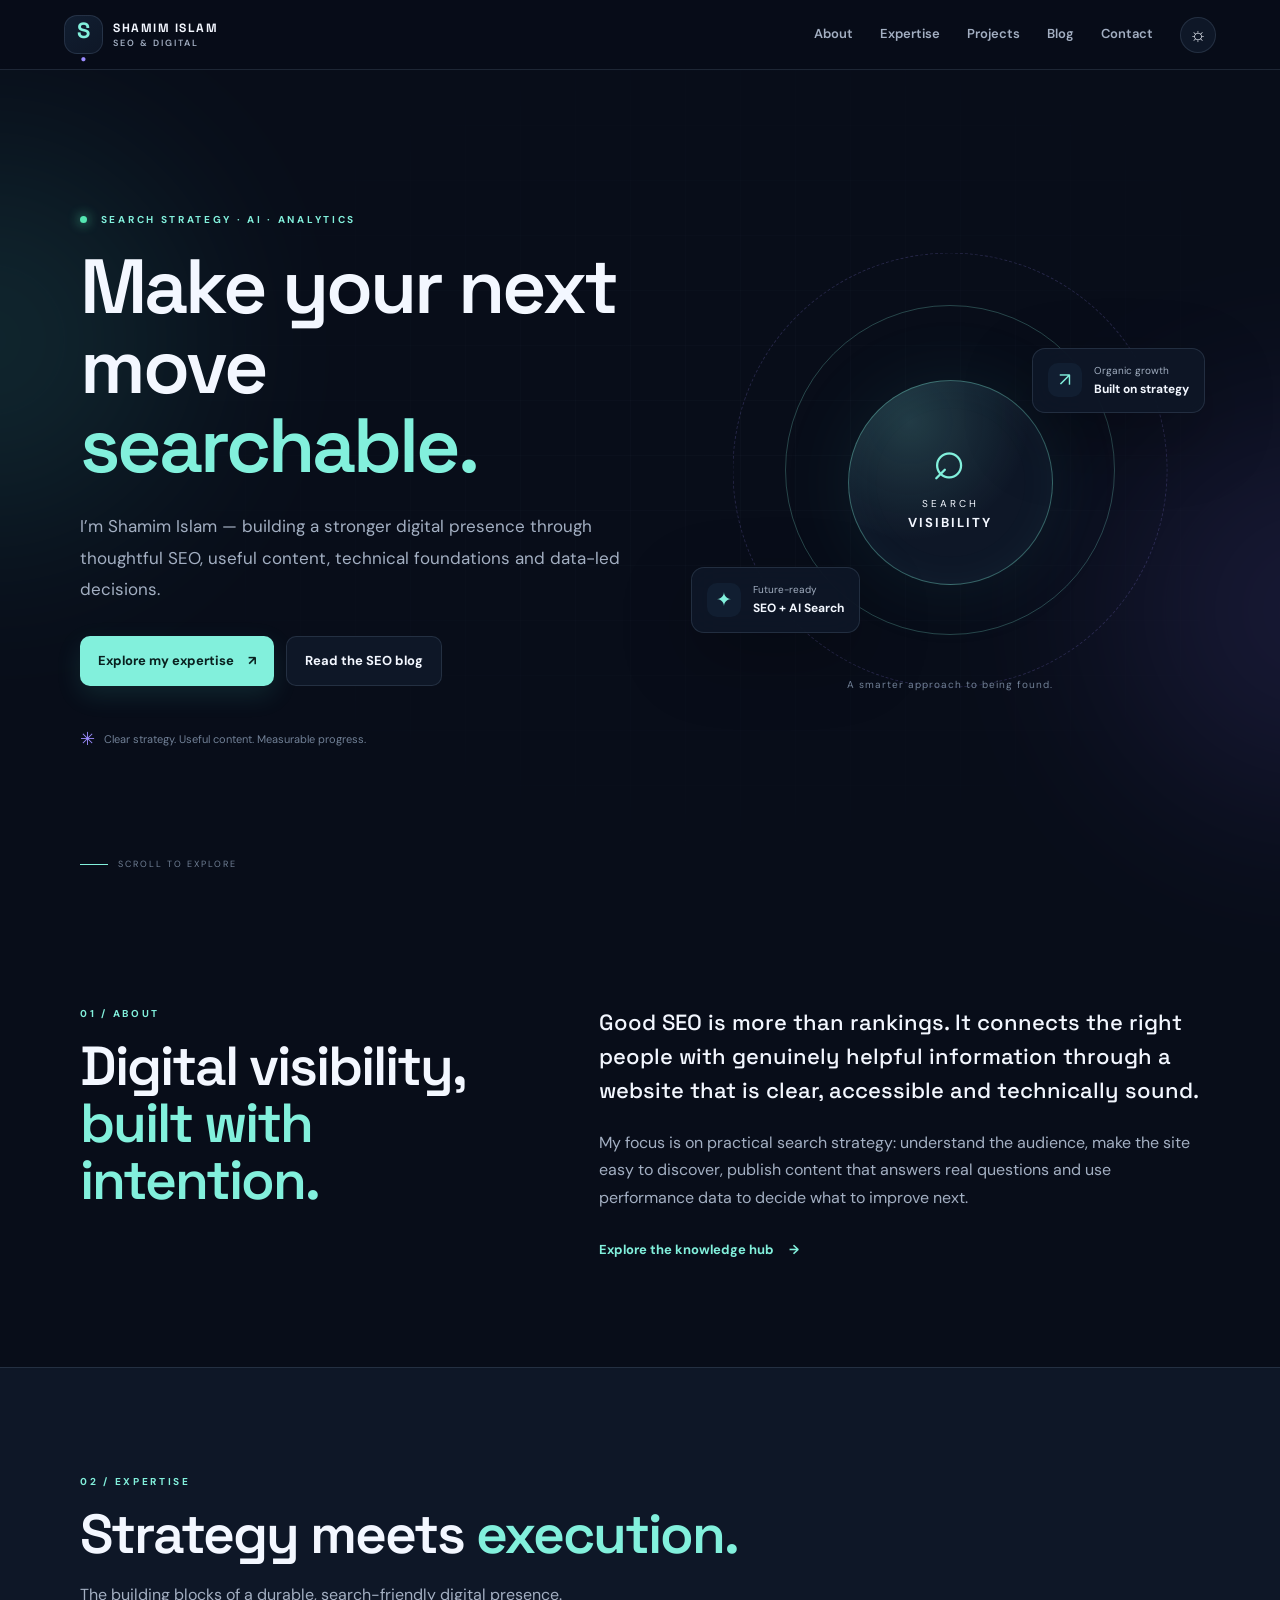
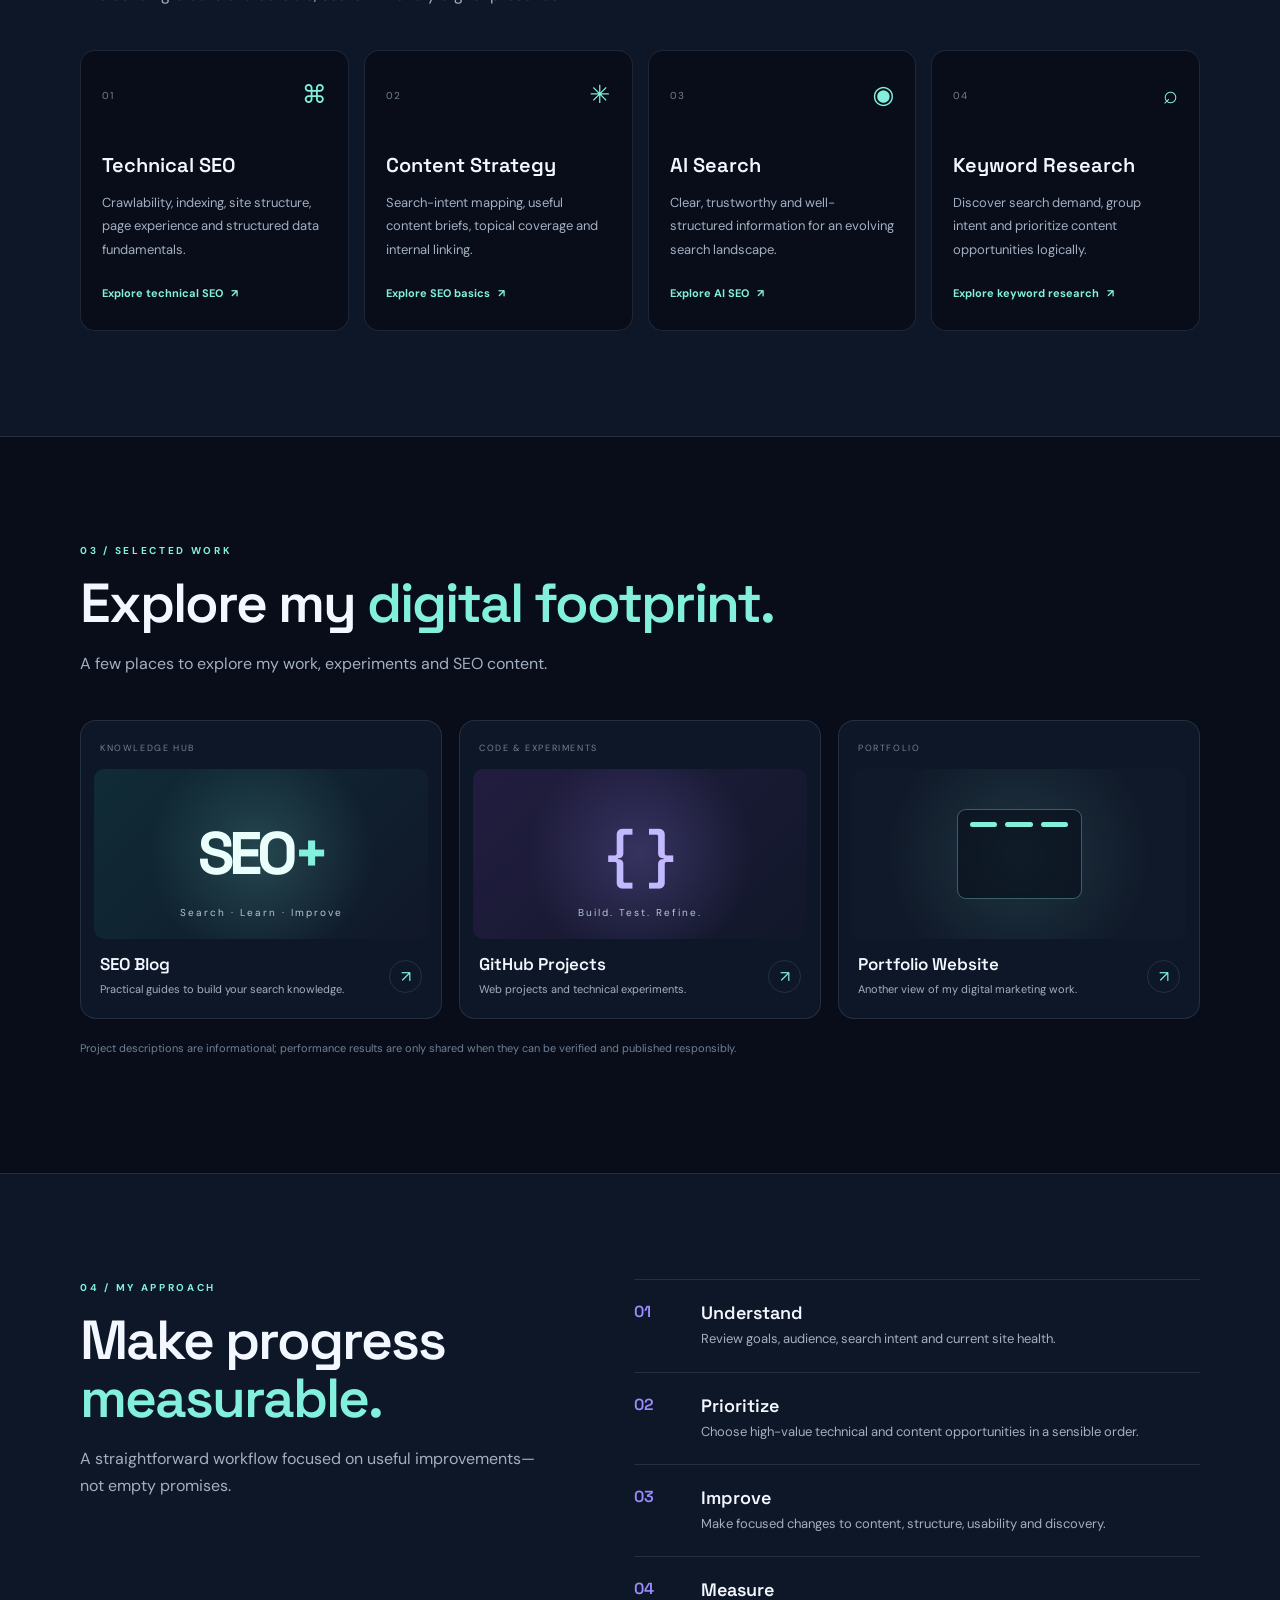
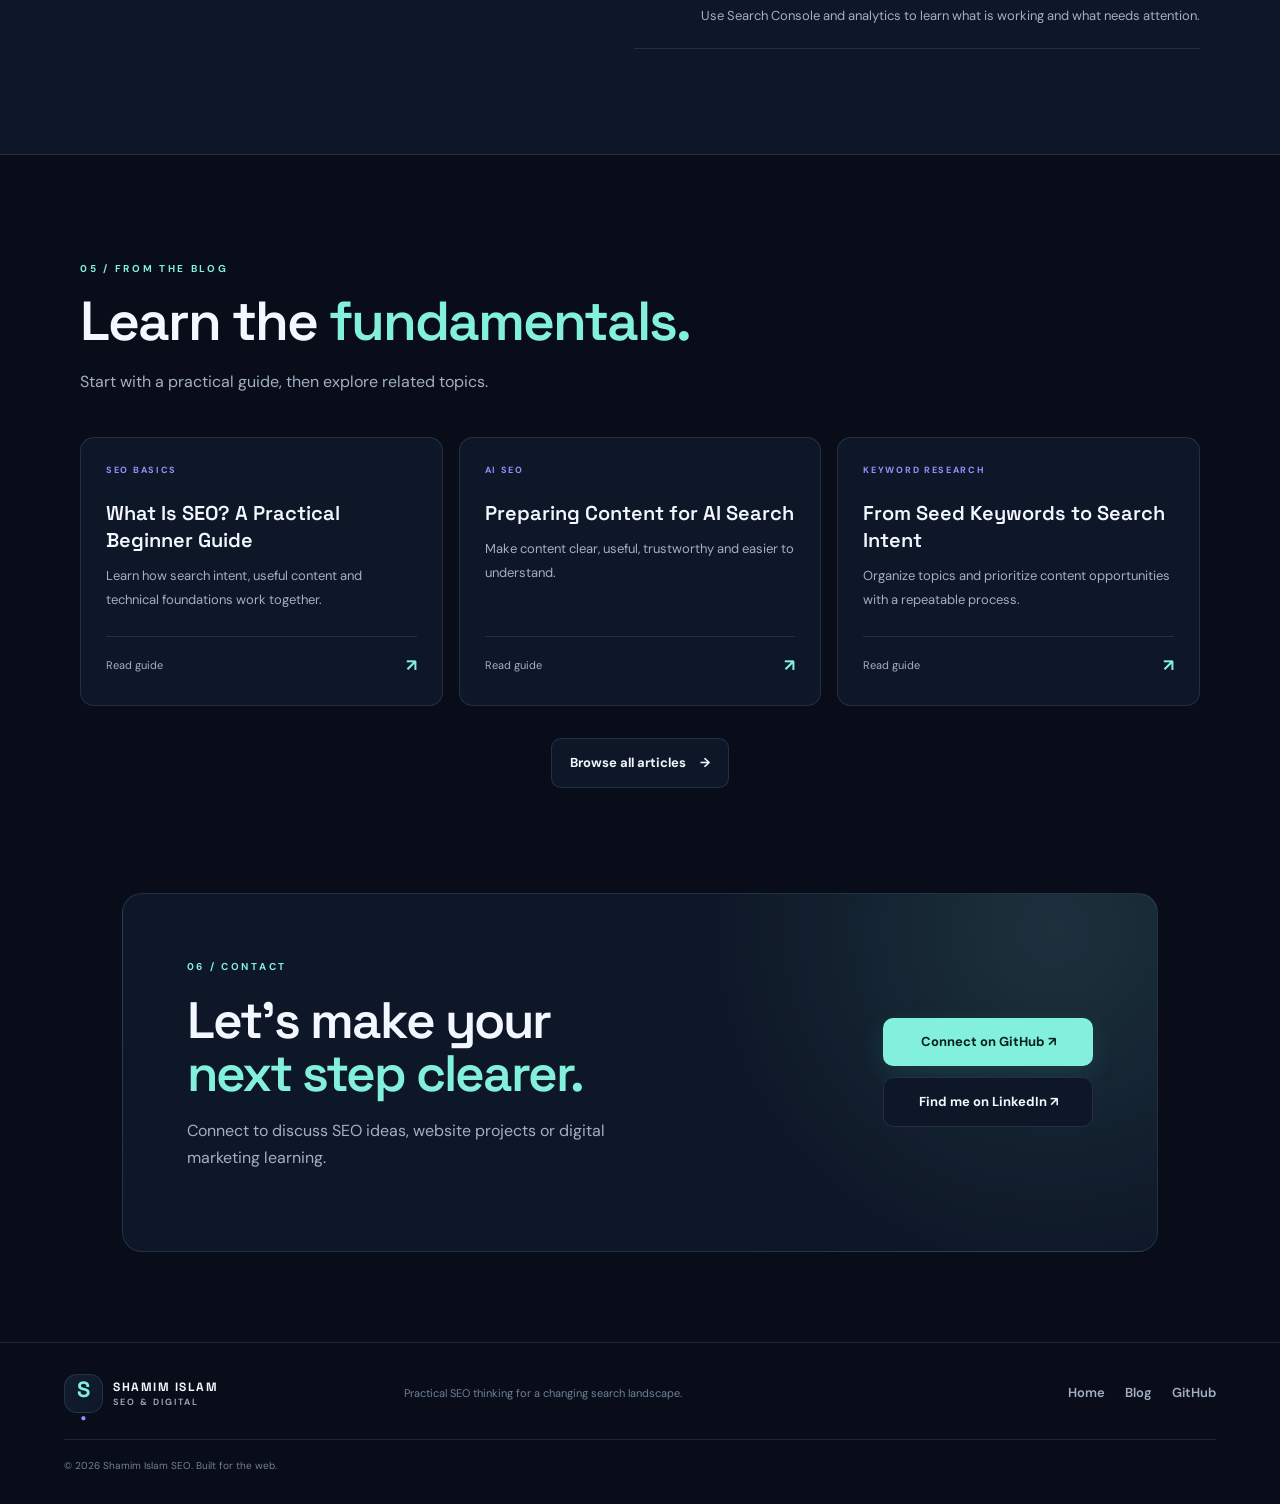
==== index.html @ 063b8ab1 "Improve GEO entity schema for Shamim Islam SEO" ====
<!doctype html>
<html lang="en">
<head>
<meta charset="utf-8"><meta name="viewport" content="width=device-width,initial-scale=1">
<meta name="google-site-verification" content="83art4-FNSVSx7OHyl4aTm2tDBfhGfmmEOHCPIMgnic">
<meta name="google-adsense-account" content="ca-pub-7573361603657066">
<title>Shamim Islam SEO | SEO Strategy, AI Search & Digital Marketing</title>
<meta name="description" content="Explore Shamim Islam SEO: technical SEO, content strategy, AI search visibility, keyword research and analytics with a practical, data-informed approach.">
<meta name="author" content="Shamim Islam"><meta name="robots" content="index,follow,max-image-preview:large">
<link rel="canonical" href="https://shamimislamseo.github.io/">
<meta name="theme-color" content="#080d19">
<meta property="og:title" content="Shamim Islam SEO | SEO Strategy & AI Search"><meta property="og:description" content="Technical SEO, content strategy, AI search visibility and digital marketing."><meta property="og:type" content="website"><meta property="og:url" content="https://shamimislamseo.github.io/">
<meta name="twitter:card" content="summary">
<script async src="https://pagead2.googlesyndication.com/pagead/js/adsbygoogle.js?client=ca-pub-7573361603657066" crossorigin="anonymous"></script>
<script type="application/ld+json">{"@context":"https://schema.org","@graph":[{"@type":"Person","@id":"https://shamimislamseo.github.io/#person","name":"Shamim Islam","alternateName":["Shamim Islam SEO","ShamimIslamSEO"],"url":"https://shamimislamseo.github.io/","mainEntityOfPage":"https://shamimislamseo.github.io/","jobTitle":"SEO Strategist & Digital Marketer","description":"Shamim Islam SEO is the professional online identity of Shamim Islam, focused on technical SEO, keyword research, content strategy, AI search visibility and digital marketing.","knowsAbout":["Search engine optimization (SEO)","Technical SEO","Keyword research","Search intent","Content strategy","AI search visibility","Google Analytics 4","Digital marketing"],"sameAs":["https://github.com/shamimislamseo","https://shamimislamseo.netlify.app/","https://shamimislamseo.blogspot.com/","https://linktr.ee/shamimislamseo"]},{"@type":"WebSite","@id":"https://shamimislamseo.github.io/#website","url":"https://shamimislamseo.github.io/","name":"Shamim Islam SEO","alternateName":"ShamimIslamSEO","description":"SEO strategy, technical SEO, keyword research, AI search and digital marketing resources by Shamim Islam.","publisher":{"@id":"https://shamimislamseo.github.io/#person"},"inLanguage":"en"}]}</script>
<link rel="stylesheet" href="style.css">
</head>
<body>
<div class="ambient ambient-a" aria-hidden="true"></div><div class="ambient ambient-b" aria-hidden="true"></div>
<header class="site-header"><a class="brand" href="#home" aria-label="Shamim Islam SEO home"><span class="brand-mark">S<span>·</span></span><span class="brand-name">SHAMIM ISLAM<small>SEO & DIGITAL</small></span></a>
<button class="menu" aria-label="Toggle navigation" aria-expanded="false">☰</button><nav class="main-nav" aria-label="Main navigation"><a href="#about">About</a><a href="#expertise">Expertise</a><a href="#work">Projects</a><a href="blog/">Blog</a><a href="#contact">Contact</a><button class="theme-toggle" type="button" aria-label="Switch color theme" title="Switch theme">☼</button></nav></header>
<main>
<section id="home" class="hero section-wrap">
<div class="hero-grid"></div><div class="hero-copy reveal"><div class="eyebrow"><span class="live-dot"></span> SEARCH STRATEGY · AI · ANALYTICS</div><h1>Make your next<br>move <span>searchable.</span></h1><p class="hero-lead">I’m Shamim Islam — building a stronger digital presence through thoughtful SEO, useful content, technical foundations and data-led decisions.</p><div class="hero-actions"><a class="button button-primary" href="#expertise">Explore my expertise <span>↗</span></a><a class="button button-secondary" href="blog/">Read the SEO blog</a></div><div class="trust-line"><span class="trust-icon">✳</span> Clear strategy. Useful content. Measurable progress.</div></div>
<div class="hero-visual reveal" aria-label="SEO strategy illustration"><div class="visual-orbit orbit-a"></div><div class="visual-orbit orbit-b"></div><div class="visual-core"><span class="core-icon">⌕</span><span>SEARCH<br><b>VISIBILITY</b></span></div><div class="float-card card-rank"><span class="mini-icon">↗</span><div><small>Organic growth</small><b>Built on strategy</b></div></div><div class="float-card card-ai"><span class="mini-icon">✦</span><div><small>Future-ready</small><b>SEO + AI Search</b></div></div><div class="visual-caption">A smarter approach to being found.</div></div>
<div class="scroll-cue"><span></span> SCROLL TO EXPLORE</div></section>
<section id="about" class="section-wrap section-pad reveal"><div class="section-heading"><p class="eyebrow">01 / ABOUT</p><h2>Digital visibility,<br><span>built with intention.</span></h2></div><div class="about-copy"><p class="large-copy">Good SEO is more than rankings. It connects the right people with genuinely helpful information through a website that is clear, accessible and technically sound.</p><p>My focus is on practical search strategy: understand the audience, make the site easy to discover, publish content that answers real questions and use performance data to decide what to improve next.</p><a class="text-link" href="blog/">Explore the knowledge hub <span>→</span></a></div></section>
<section id="expertise" class="section-pad section-band"><div class="section-wrap"><div class="section-heading reveal"><p class="eyebrow">02 / EXPERTISE</p><h2>Strategy meets <span>execution.</span></h2><p class="section-intro">The building blocks of a durable, search-friendly digital presence.</p></div><div class="service-grid">
<article class="service-card reveal"><div class="service-top"><span class="service-number">01</span><span class="service-symbol">⌘</span></div><h3>Technical SEO</h3><p>Crawlability, indexing, site structure, page experience and structured data fundamentals.</p><a href="blog/technical-seo.html">Explore technical SEO <span>↗</span></a></article>
<article class="service-card reveal"><div class="service-top"><span class="service-number">02</span><span class="service-symbol">✳</span></div><h3>Content Strategy</h3><p>Search-intent mapping, useful content briefs, topical coverage and internal linking.</p><a href="blog/seo-basics.html">Explore SEO basics <span>↗</span></a></article>
<article class="service-card reveal"><div class="service-top"><span class="service-number">03</span><span class="service-symbol">◉</span></div><h3>AI Search</h3><p>Clear, trustworthy and well-structured information for an evolving search landscape.</p><a href="blog/ai-seo.html">Explore AI SEO <span>↗</span></a></article>
<article class="service-card reveal"><div class="service-top"><span class="service-number">04</span><span class="service-symbol">⌕</span></div><h3>Keyword Research</h3><p>Discover search demand, group intent and prioritize content opportunities logically.</p><a href="blog/keyword-research.html">Explore keyword research <span>↗</span></a></article>
</div></div></section>
<section id="work" class="section-wrap section-pad"><div class="section-heading reveal"><p class="eyebrow">03 / SELECTED WORK</p><h2>Explore my <span>digital footprint.</span></h2><p class="section-intro">A few places to explore my work, experiments and SEO content.</p></div><div class="work-grid">
<a class="work-card work-feature reveal" href="blog/"><span class="work-label">KNOWLEDGE HUB</span><div class="work-art art-blog"><span>SEO<span class="art-plus">+</span></span><i>Search · Learn · Improve</i></div><div class="work-meta"><div><h3>SEO Blog</h3><p>Practical guides to build your search knowledge.</p></div><span class="arrow-circle">↗</span></div></a>
<a class="work-card reveal" href="https://github.com/shamimislamseo" target="_blank" rel="noopener noreferrer"><span class="work-label">CODE & EXPERIMENTS</span><div class="work-art art-code"><span class="code-bracket">{ }</span><i>Build. Test. Refine.</i></div><div class="work-meta"><div><h3>GitHub Projects</h3><p>Web projects and technical experiments.</p></div><span class="arrow-circle">↗</span></div></a>
<a class="work-card reveal" href="https://shamimislamseo.netlify.app/" target="_blank" rel="noopener noreferrer"><span class="work-label">PORTFOLIO</span><div class="work-art art-web"><span class="web-window"><b></b><b></b><b></b><i></i><i></i><i></i></span></div><div class="work-meta"><div><h3>Portfolio Website</h3><p>Another view of my digital marketing work.</p></div><span class="arrow-circle">↗</span></div></a>
</div><p class="honesty-note">Project descriptions are informational; performance results are only shared when they can be verified and published responsibly.</p></section>
<section class="section-band"><div class="section-wrap section-pad process-layout"><div class="section-heading reveal"><p class="eyebrow">04 / MY APPROACH</p><h2>Make progress<br><span>measurable.</span></h2><p class="section-intro">A straightforward workflow focused on useful improvements—not empty promises.</p></div><div class="process-list"><div class="process-item reveal"><span>01</span><div><h3>Understand</h3><p>Review goals, audience, search intent and current site health.</p></div></div><div class="process-item reveal"><span>02</span><div><h3>Prioritize</h3><p>Choose high-value technical and content opportunities in a sensible order.</p></div></div><div class="process-item reveal"><span>03</span><div><h3>Improve</h3><p>Make focused changes to content, structure, usability and discovery.</p></div></div><div class="process-item reveal"><span>04</span><div><h3>Measure</h3><p>Use Search Console and analytics to learn what is working and what needs attention.</p></div></div></div></div></section>
<section id="journal" class="section-wrap section-pad"><div class="section-heading reveal"><p class="eyebrow">05 / FROM THE BLOG</p><h2>Learn the <span>fundamentals.</span></h2><p class="section-intro">Start with a practical guide, then explore related topics.</p></div><div class="article-grid"><a class="article-card reveal" href="blog/seo-basics.html"><span class="article-category">SEO BASICS</span><h3>What Is SEO? A Practical Beginner Guide</h3><p>Learn how search intent, useful content and technical foundations work together.</p><span class="article-read">Read guide <b>↗</b></span></a><a class="article-card reveal" href="blog/ai-seo.html"><span class="article-category">AI SEO</span><h3>Preparing Content for AI Search</h3><p>Make content clear, useful, trustworthy and easier to understand.</p><span class="article-read">Read guide <b>↗</b></span></a><a class="article-card reveal" href="blog/keyword-research.html"><span class="article-category">KEYWORD RESEARCH</span><h3>From Seed Keywords to Search Intent</h3><p>Organize topics and prioritize content opportunities with a repeatable process.</p><span class="article-read">Read guide <b>↗</b></span></a></div><div class="center-action reveal"><a class="button button-secondary" href="blog/">Browse all articles <span>→</span></a></div></section>
<section id="contact" class="contact-wrap"><div class="section-wrap contact-panel reveal"><div><p class="eyebrow">06 / CONTACT</p><h2>Let’s make your<br><span>next step clearer.</span></h2><p>Connect to discuss SEO ideas, website projects or digital marketing learning.</p></div><div class="contact-actions"><a class="button button-primary" href="https://github.com/shamimislamseo" target="_blank" rel="noopener noreferrer">Connect on GitHub ↗</a><a class="button button-secondary" href="https://www.linkedin.com/" target="_blank" rel="noopener noreferrer">Find me on LinkedIn ↗</a></div></div></section>
</main>
<footer class="site-footer"><a class="brand footer-brand" href="#home"><span class="brand-mark">S<span>·</span></span><span class="brand-name">SHAMIM ISLAM<small>SEO & DIGITAL</small></span></a><p>Practical SEO thinking for a changing search landscape.</p><div class="footer-links"><a href="#home">Home</a><a href="blog/">Blog</a><a href="https://github.com/shamimislamseo" target="_blank" rel="noopener noreferrer">GitHub</a></div><small>© <span id="year"></span> Shamim Islam SEO. Built for the web.</small></footer>
<script>
const yearEl=document.getElementById('year');yearEl.textContent=new Date().getFullYear();
const menu=document.querySelector('.menu'),nav=document.querySelector('.main-nav');
menu.addEventListener('click',()=>{const open=nav.classList.toggle('is-open');menu.setAttribute('aria-expanded',String(open));menu.textContent=open?'×':'☰';});
nav.querySelectorAll('a').forEach(a=>a.addEventListener('click',()=>{nav.classList.remove('is-open');menu.setAttribute('aria-expanded','false');menu.textContent='☰';}));
const themeButton=document.querySelector('.theme-toggle');const savedTheme=localStorage.getItem('sis-theme');if(savedTheme==='light')document.documentElement.dataset.theme='light';
themeButton.addEventListener('click',()=>{const light=document.documentElement.dataset.theme!=='light';document.documentElement.dataset.theme=light?'light':'dark';localStorage.setItem('sis-theme',light?'light':'dark');themeButton.textContent=light?'☾':'☼';});
themeButton.textContent=document.documentElement.dataset.theme==='light'?'☾':'☼';
if('IntersectionObserver' in window){const observer=new IntersectionObserver(entries=>entries.forEach(entry=>{if(entry.isIntersecting){entry.target.classList.add('is-visible');observer.unobserve(entry.target);}}),{threshold:.12});document.querySelectorAll('.reveal').forEach(el=>observer.observe(el));}else{document.querySelectorAll('.reveal').forEach(el=>el.classList.add('is-visible'));}
</script>
</body></html>
---- style.css ----
@import url('https://fonts.googleapis.com/css2?family=DM+Sans:wght@400;500;600;700&family=Space+Grotesk:wght@400;500;600;700&display=swap');
:root{color-scheme:dark;--bg:#080d19;--surface:#0e1727;--surface2:#111e31;--text:#f3f7ff;--muted:#a3afc2;--faint:#718096;--line:rgba(164,190,220,.15);--accent:#82f0dc;--accent2:#9c8cff;--shadow:0 24px 70px rgba(0,0,0,.25);--header:rgba(8,13,25,.82)}
:root[data-theme="light"]{color-scheme:light;--bg:#f4f7fb;--surface:#fff;--surface2:#edf2f8;--text:#152033;--muted:#56657a;--faint:#728097;--line:rgba(35,58,86,.15);--accent:#087f78;--accent2:#6750c7;--shadow:0 24px 60px rgba(30,54,85,.09);--header:rgba(247,250,255,.86)}
*{box-sizing:border-box}html{scroll-behavior:smooth;scroll-padding-top:90px}body{margin:0;background:var(--bg);color:var(--text);font-family:'DM Sans',system-ui,sans-serif;line-height:1.7;overflow-x:hidden;transition:background .3s,color .3s}a{color:inherit}.ambient{position:absolute;width:380px;height:380px;border-radius:50%;filter:blur(100px);opacity:.12;pointer-events:none;z-index:-1}.ambient-a{top:150px;left:-200px;background:#4fe4d2}.ambient-b{top:420px;right:-220px;background:#8b70ff}
.site-header{position:sticky;top:0;z-index:100;display:flex;justify-content:space-between;align-items:center;padding:15px max(5%,calc((100% - 1180px)/2));background:var(--header);border-bottom:1px solid var(--line);backdrop-filter:blur(20px);-webkit-backdrop-filter:blur(20px)}.brand{display:flex;align-items:center;gap:10px;text-decoration:none}.brand-mark{display:grid;place-items:center;width:39px;height:39px;border:1px solid var(--line);border-radius:13px;background:linear-gradient(145deg,var(--surface2),var(--surface));font:700 22px 'Space Grotesk';color:var(--accent)}.brand-mark span{color:var(--accent2)}.brand-name{font:700 12px 'Space Grotesk';letter-spacing:1.5px;line-height:1.4}.brand-name small{display:block;color:var(--muted);font:600 9px 'DM Sans';letter-spacing:2px}.main-nav{display:flex;align-items:center;gap:27px}.main-nav>a,.footer-links a{color:var(--muted);text-decoration:none;font-size:13px;font-weight:600;transition:color .2s}.main-nav>a:hover,.footer-links a:hover{color:var(--accent)}.menu{display:none}.theme-toggle{width:36px;height:36px;border:1px solid var(--line);border-radius:50%;background:var(--surface);color:var(--text);font-size:19px;cursor:pointer}
.section-wrap{width:min(1120px,90%);margin-inline:auto}.hero{min-height:calc(100svh - 70px);display:grid;grid-template-columns:1.08fr .92fr;align-items:center;gap:35px;position:relative;padding-block:95px 100px}.hero-grid{position:absolute;inset:0;pointer-events:none;opacity:.18;background-image:linear-gradient(var(--line) 1px,transparent 1px),linear-gradient(90deg,var(--line) 1px,transparent 1px);background-size:55px 55px;mask-image:radial-gradient(ellipse at 60% 45%,#000,transparent 72%)}.hero-copy{position:relative;z-index:2}.eyebrow{margin:0 0 19px;color:var(--accent);font-size:10px;font-weight:700;letter-spacing:2.7px}.live-dot{display:inline-block;width:7px;height:7px;margin-right:9px;border-radius:50%;background:#55e7b2;box-shadow:0 0 12px #55e7b2;animation:pulse 2.4s infinite}.hero h1,.section-heading h2,.contact-panel h2{font:600 clamp(44px,6vw,78px)/1.04 'Space Grotesk',sans-serif;letter-spacing:-3px;margin:0}.hero h1 span,.section-heading h2 span,.contact-panel h2 span{color:var(--accent)}.hero-lead{max-width:550px;color:var(--muted);font-size:17px;line-height:1.85;margin:25px 0 0}.hero-actions{display:flex;gap:12px;flex-wrap:wrap;margin-top:30px}.button{display:inline-flex;align-items:center;justify-content:center;gap:14px;padding:13px 18px;border-radius:10px;text-decoration:none;font-size:13px;font-weight:700;transition:transform .25s,background .25s,border-color .25s,box-shadow .25s}.button:hover{transform:translateY(-3px)}.button-primary{background:var(--accent);color:#09201f;box-shadow:0 9px 26px rgba(75,225,202,.12)}.button-primary:hover{box-shadow:0 13px 32px rgba(75,225,202,.23)}.button-secondary{border:1px solid var(--line);background:var(--surface);color:var(--text)}.button-secondary:hover{border-color:var(--accent)}.trust-line{display:flex;align-items:center;gap:9px;color:var(--faint);font-size:11px;margin-top:38px}.trust-icon{color:var(--accent2);font-size:18px}
.hero-visual{position:relative;min-height:430px;display:grid;place-items:center;isolation:isolate}.visual-orbit{position:absolute;left:50%;top:47%;border:1px solid rgba(130,240,220,.25);border-radius:50%;transform:translate(-50%,-50%);animation:orbit 35s linear infinite}.orbit-a{width:330px;height:330px}.orbit-b{width:435px;height:435px;border-color:rgba(156,140,255,.2);border-style:dashed;animation-duration:52s;animation-direction:reverse}.visual-core{width:205px;height:205px;display:flex;flex-direction:column;align-items:center;justify-content:center;gap:8px;border-radius:50%;border:1px solid rgba(130,240,220,.35);background:radial-gradient(circle at 30% 20%,rgba(130,240,220,.17),transparent 55%),var(--surface);box-shadow:0 0 80px rgba(80,220,202,.08),inset 0 0 40px rgba(130,240,220,.04);font-size:10px;letter-spacing:3px;text-align:center;animation:bob 5s ease-in-out infinite}.visual-core b{font-size:13px;letter-spacing:2px}.core-icon{font-size:57px;line-height:1;color:var(--accent);font-family:Arial,sans-serif}.float-card{position:absolute;display:flex;align-items:center;gap:12px;padding:13px 15px;border:1px solid var(--line);border-radius:13px;background:color-mix(in srgb,var(--surface) 88%,transparent);box-shadow:var(--shadow);backdrop-filter:blur(15px);animation:bob 5.5s ease-in-out infinite}.float-card small,.float-card b{display:block}.float-card small{font-size:10px;color:var(--muted)}.float-card b{font-size:12px}.mini-icon{display:grid;place-items:center;width:34px;height:34px;border-radius:10px;background:var(--surface2);color:var(--accent);font-size:19px}.card-rank{top:80px;right:-5px}.card-ai{bottom:65px;left:-10px;animation-delay:-2.5s}.visual-caption{position:absolute;bottom:5px;color:var(--faint);font-size:10px;letter-spacing:1px}.scroll-cue{position:absolute;bottom:28px;left:0;display:flex;align-items:center;gap:10px;font-size:9px;letter-spacing:2px;color:var(--faint)}.scroll-cue span{height:1px;width:28px;background:var(--accent)}
.section-pad{padding-block:105px}.section-heading{margin-bottom:42px}.section-heading h2{font-size:clamp(36px,4.5vw,55px);letter-spacing:-2px}.section-intro{max-width:590px;color:var(--muted);margin:18px 0 0}.section-heading .eyebrow{margin-bottom:16px}.section-heading h2 span{color:var(--accent)}#about{display:grid;grid-template-columns:.85fr 1.15fr;gap:75px;align-items:start}.about-copy{max-width:620px}.about-copy p{color:var(--muted);margin-top:0}.about-copy .large-copy{font:500 22px/1.55 'Space Grotesk';color:var(--text)}.text-link{display:inline-flex;gap:15px;align-items:center;color:var(--accent);text-decoration:none;font-size:13px;font-weight:700;margin-top:12px}
.section-band{background:var(--surface);border-block:1px solid var(--line)}.service-grid{display:grid;grid-template-columns:repeat(4,1fr);gap:15px}.service-card{padding:23px 21px 25px;border:1px solid var(--line);border-radius:15px;background:var(--bg);transition:transform .25s,border-color .25s,box-shadow .25s}.service-card:hover{transform:translateY(-6px);border-color:color-mix(in srgb,var(--accent) 45%,var(--line));box-shadow:var(--shadow)}.service-top{display:flex;justify-content:space-between;align-items:center}.service-number{font-size:10px;color:var(--faint);letter-spacing:1px}.service-symbol{font-size:25px;color:var(--accent)}.service-card h3{font:600 20px 'Space Grotesk';margin:35px 0 10px}.service-card p,.work-meta p,.article-card p{font-size:13px;color:var(--muted);line-height:1.8}.service-card>a{display:inline-flex;gap:8px;margin-top:10px;color:var(--accent);font-size:11px;font-weight:700;text-decoration:none}
.work-grid{display:grid;grid-template-columns:repeat(3,1fr);gap:17px}.work-card{min-width:0;padding:13px;border:1px solid var(--line);border-radius:16px;background:var(--surface);text-decoration:none;transition:transform .25s,border-color .25s}.work-card:hover{transform:translateY(-5px);border-color:var(--accent)}.work-label{display:block;margin:7px 6px 13px;font-size:9px;letter-spacing:1.6px;color:var(--faint)}.work-art{height:170px;border-radius:10px;display:flex;align-items:center;justify-content:center;position:relative;overflow:hidden}.art-blog{background:radial-gradient(circle at 50% 50%,rgba(130,240,220,.18),transparent 60%),linear-gradient(135deg,#102c36,#101729)}.art-blog>span{font:700 60px 'Space Grotesk';color:#eafffb;letter-spacing:-5px}.art-plus{color:#82f0dc}.work-art i{position:absolute;bottom:18px;font-size:10px;color:#b6c8d2;font-style:normal;letter-spacing:2px}.art-code{background:radial-gradient(circle at 50%,rgba(156,140,255,.22),transparent 60%),linear-gradient(135deg,#221d40,#111729)}.code-bracket{font:600 60px 'Space Grotesk';color:#c3b9ff}.art-web{background:radial-gradient(circle at 50%,rgba(130,240,220,.13),transparent 70%),#101929}.web-window{display:grid;grid-template-columns:repeat(3,1fr);gap:8px;width:125px;height:90px;padding:12px;border:1px solid rgba(130,240,220,.35);border-radius:9px;background:rgba(8,13,25,.6)}.web-window b{height:5px;border-radius:4px;background:#82f0dc}.web-window i{height:36px;border-radius:4px;background:linear-gradient(145deg,rgba(130,240,220,.28),rgba(156,140,255,.1))}.work-meta{display:flex;justify-content:space-between;align-items:center;gap:12px;padding:14px 6px 5px}.work-meta h3{font:600 17px 'Space Grotesk';margin:0}.work-meta p{margin:5px 0 0;font-size:11px}.arrow-circle{flex-shrink:0;display:grid;place-items:center;width:33px;height:33px;border:1px solid var(--line);border-radius:50%;color:var(--accent)}.honesty-note{font-size:11px;color:var(--faint);margin-top:20px}
.process-layout{display:grid;grid-template-columns:.9fr 1.1fr;gap:90px}.process-list{border-top:1px solid var(--line)}.process-item{display:grid;grid-template-columns:50px 1fr;gap:17px;padding:21px 0;border-bottom:1px solid var(--line)}.process-item>span{font:600 16px 'Space Grotesk';color:var(--accent2)}.process-item h3{font:600 18px 'Space Grotesk';margin:0 0 4px}.process-item p{font-size:13px;color:var(--muted);margin:0}
.article-grid{display:grid;grid-template-columns:repeat(3,1fr);gap:16px}.article-card{display:flex;flex-direction:column;padding:25px;border:1px solid var(--line);border-radius:14px;background:var(--surface);text-decoration:none;transition:transform .25s,border-color .25s}.article-card:hover{transform:translateY(-5px);border-color:var(--accent)}.article-category{font-size:9px;font-weight:700;letter-spacing:1.7px;color:var(--accent2)}.article-card h3{font:600 20px/1.35 'Space Grotesk';margin:22px 0 5px}.article-card p{margin:5px 0 25px}.article-read{display:flex;justify-content:space-between;align-items:center;margin-top:auto;padding-top:14px;border-top:1px solid var(--line);font-size:11px;color:var(--muted)}.article-read b{font-size:17px;color:var(--accent)}.center-action{text-align:center;margin-top:32px}
.contact-wrap{padding:0 5% 90px}.contact-panel{display:flex;justify-content:space-between;align-items:center;gap:35px;padding:clamp(28px,5vw,65px);border:1px solid var(--line);border-radius:20px;background:radial-gradient(circle at 90% 10%,rgba(130,240,220,.12),transparent 35%),var(--surface)}.contact-panel h2{font-size:clamp(35px,4vw,54px);letter-spacing:-2px}.contact-panel>div:first-child>p:last-child{color:var(--muted);max-width:450px}.contact-actions{display:flex;flex-direction:column;gap:11px;min-width:210px}.site-footer{display:grid;grid-template-columns:1fr 1.5fr 1fr;align-items:center;gap:25px;padding:30px 5%;border-top:1px solid var(--line)}.site-footer>p{font-size:11px;color:var(--faint)}.footer-links{display:flex;justify-content:flex-end;gap:20px}.site-footer>small{grid-column:1/-1;color:var(--faint);font-size:10px;padding-top:17px;border-top:1px solid var(--line)}
.reveal{opacity:0;transform:translateY(18px);transition:opacity .7s ease,transform .7s cubic-bezier(.2,.8,.2,1)}.reveal.is-visible{opacity:1;transform:none}
@keyframes orbit{to{transform:translate(-50%,-50%) rotate(360deg)}}@keyframes bob{0%,100%{translate:0 0}50%{translate:0 -9px}}@keyframes pulse{50%{opacity:.45}}
/* Shared blog article styles */
body:has(.blog-page) .hero{min-height:auto;display:block;padding-block:85px;text-align:center}body:has(.blog-page) .hero h1{font:600 clamp(42px,6vw,70px)/1.1 'Space Grotesk';letter-spacing:-2px}body:has(.blog-page) .hero .hero-lead{margin-inline:auto}body:has(.blog-page) .section{max-width:900px}.blog-tools{display:grid;gap:17px;margin:28px 0}.blog-tools input{width:100%;padding:15px 17px;border:1px solid var(--line);border-radius:10px;background:var(--surface);color:var(--text);font:inherit}.filters{display:flex;gap:8px;flex-wrap:wrap}.filter{padding:9px 13px;border:1px solid var(--line);border-radius:30px;background:var(--surface);color:var(--muted);font:600 12px 'DM Sans';cursor:pointer}.filter.active,.filter:hover{background:var(--accent);color:#09201f;border-color:var(--accent)}#posts{display:grid;grid-template-columns:repeat(2,minmax(0,1fr));gap:16px}#posts article{padding:24px;border:1px solid var(--line);border-radius:14px;background:var(--surface)}#posts h3{font:600 21px 'Space Grotesk'}#posts p{font-size:13px;color:var(--muted)}#posts a,.article-body a{color:var(--accent)}.article-body{max-width:780px;margin:auto;padding:70px 0}.article-body h1{font:600 clamp(36px,5vw,58px)/1.1 'Space Grotesk';letter-spacing:-2px}.article-body h2{font:600 27px 'Space Grotesk';margin-top:35px}.article-body p,.article-body li{color:var(--muted);font-size:16px}.article-body .lead{font-size:20px}.article-body nav{display:flex;gap:15px;margin-bottom:30px}.article-body nav a{text-decoration:none}.theme-toggle{flex-shrink:0}
@media(max-width:950px){.hero{grid-template-columns:1fr;padding-block:80px 95px}.hero-copy{max-width:700px}.hero-visual{min-height:380px}.scroll-cue{display:none}.service-grid{grid-template-columns:repeat(2,1fr)}.process-layout{gap:45px}.contact-panel{align-items:flex-start;flex-direction:column}.contact-actions{flex-direction:row;flex-wrap:wrap}.site-footer{grid-template-columns:1fr 1fr}.site-footer>p{grid-row:2}.footer-links{grid-column:2;grid-row:1;flex-wrap:wrap}.site-footer>small{grid-row:3}}
@media(max-width:680px){.site-header{padding:12px 5%}.menu{display:block;border:1px solid var(--line);border-radius:9px;background:var(--surface);color:var(--text);padding:6px 10px;font-size:20px}.main-nav{display:none;position:absolute;top:100%;left:0;right:0;flex-direction:column;align-items:stretch;gap:0;padding:10px 5% 18px;background:var(--header);border-bottom:1px solid var(--line)}.main-nav.is-open{display:flex}.main-nav>a{padding:12px 4px;border-bottom:1px solid var(--line)}.theme-toggle{margin-top:12px}.hero{min-height:auto;padding-block:75px 80px;gap:10px}.hero h1{font-size:clamp(43px,12vw,64px);letter-spacing:-2.5px}.hero-lead{font-size:15px}.hero-visual{min-height:350px;transform:scale(.9);margin:-5px -20px}.orbit-a{width:280px;height:280px}.orbit-b{width:350px;height:350px}.visual-core{width:170px;height:170px}.card-rank{right:0;top:50px}.card-ai{left:0;bottom:35px}.section-pad{padding-block:75px}.section-heading{margin-bottom:28px}.section-heading h2{font-size:39px}.about-copy .large-copy{font-size:19px}#about{grid-template-columns:1fr;gap:15px}.service-grid,.work-grid,.article-grid,#posts{grid-template-columns:1fr}.service-card{padding:22px}.work-art{height:150px}.process-layout{grid-template-columns:1fr;gap:15px}.contact-wrap{padding:0 5% 60px}.contact-actions{flex-direction:column;width:100%}.site-footer{grid-template-columns:1fr;gap:15px}.site-footer>p,.footer-links,.site-footer>small{grid-column:1;grid-row:auto}.footer-links{justify-content:flex-start}.footer-brand{width:max-content}.article-body{padding:45px 0}.article-body h1{font-size:40px}.filters .filter{font-size:11px}}
@media(prefers-reduced-motion:reduce){*,*:before,*:after{scroll-behavior:auto!important;animation:none!important;transition:none!important}.reveal{opacity:1;transform:none}}
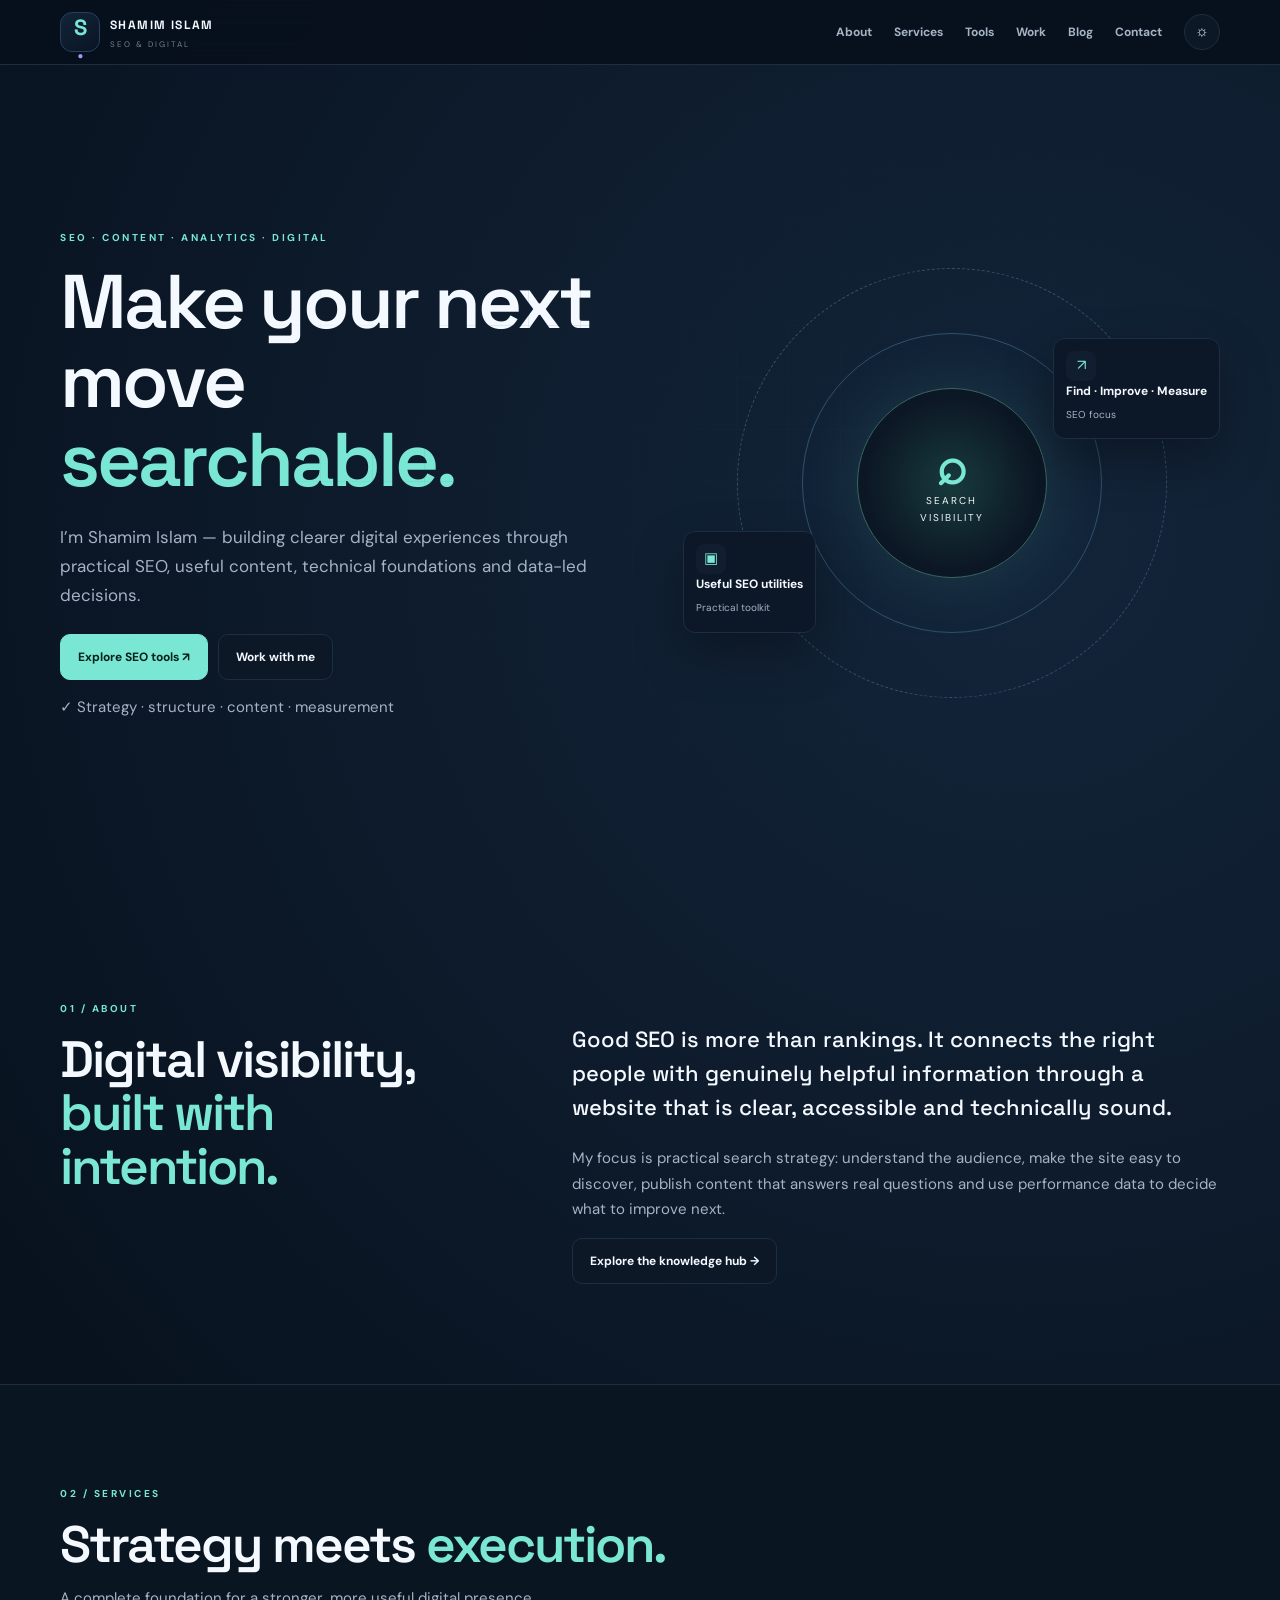
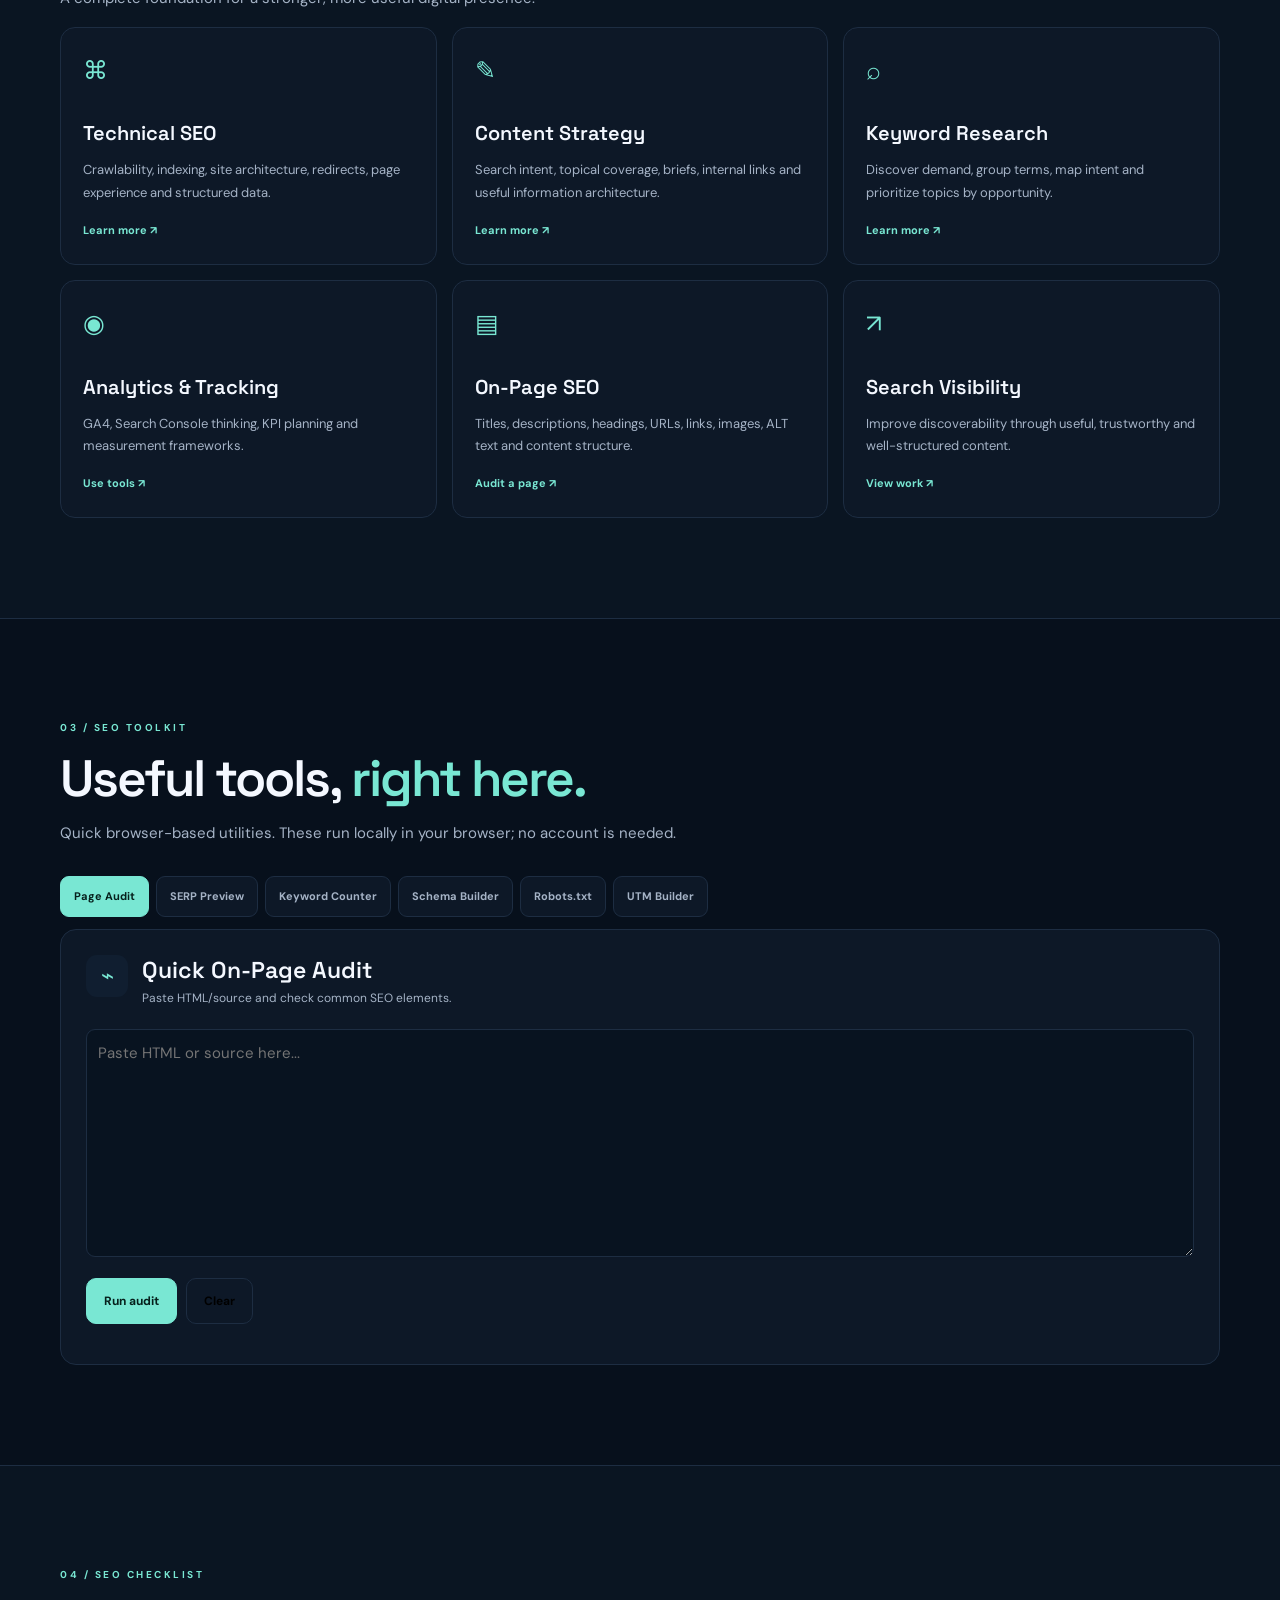
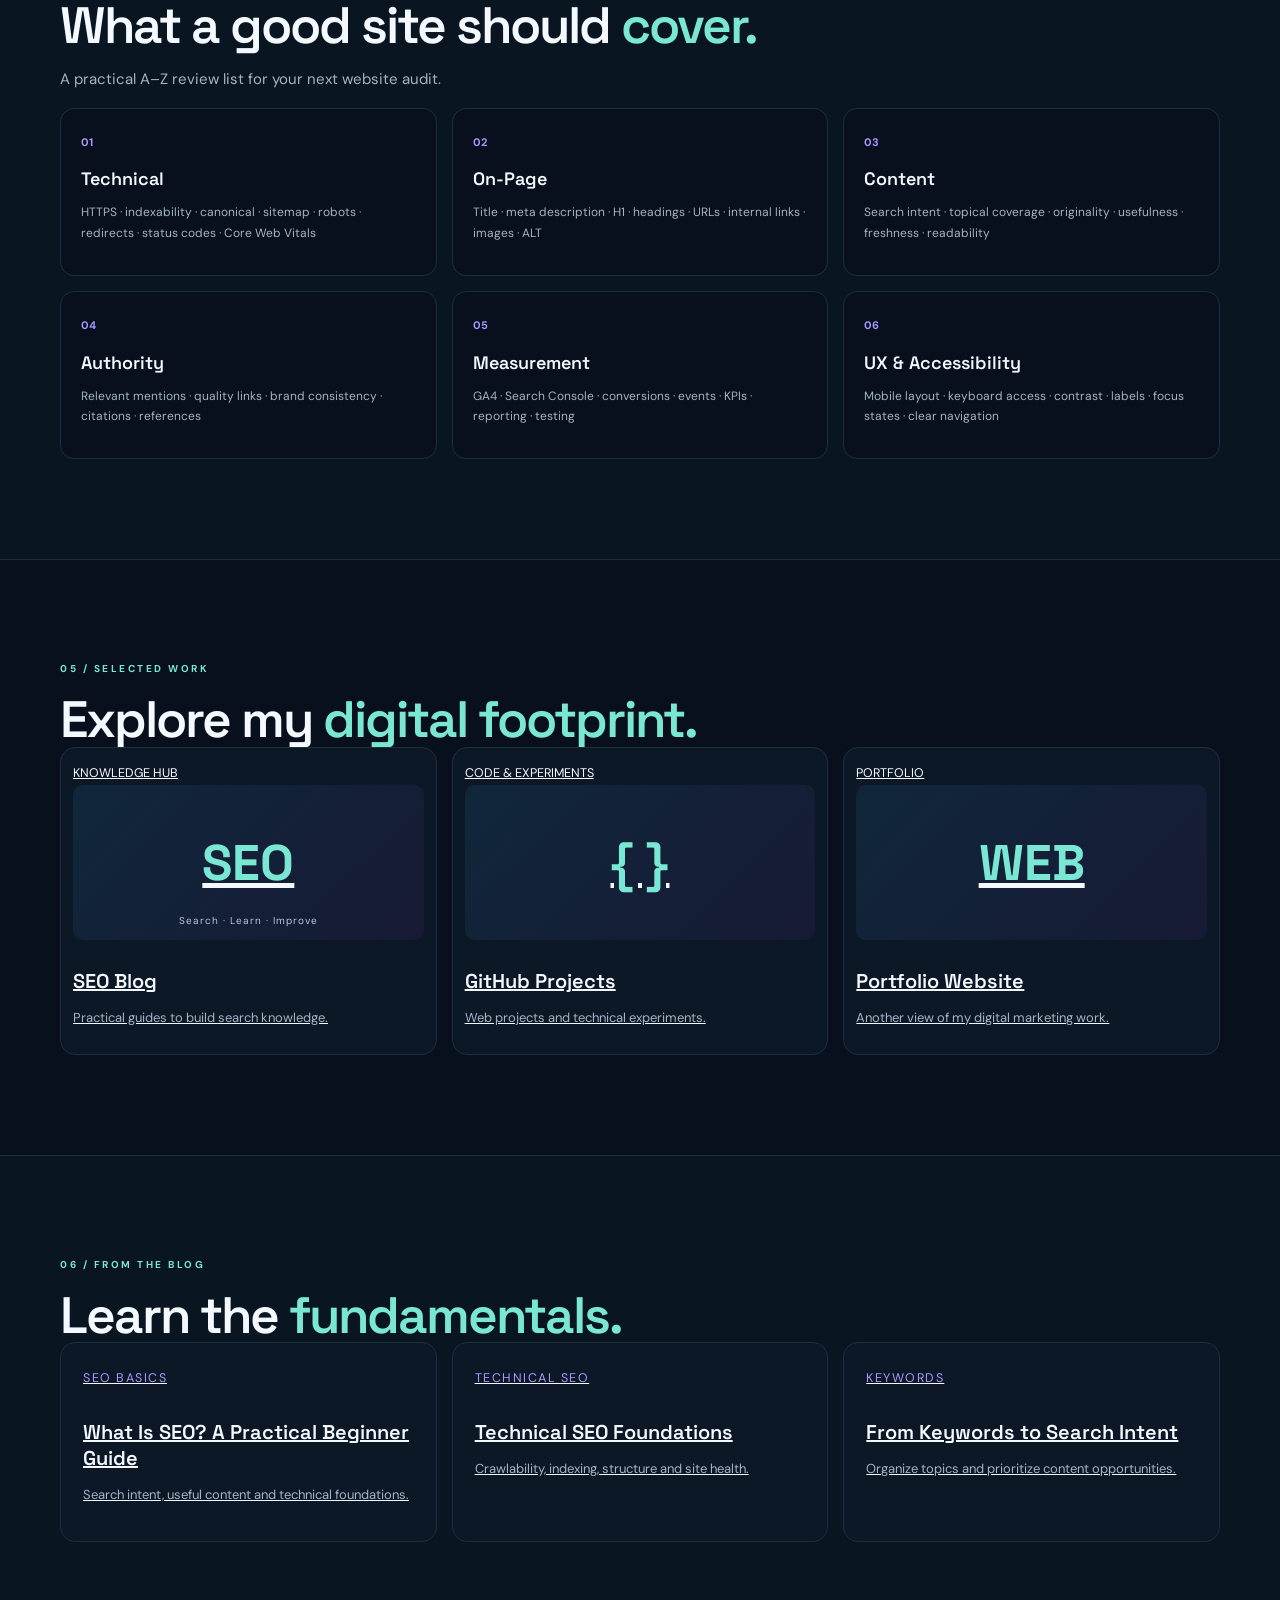
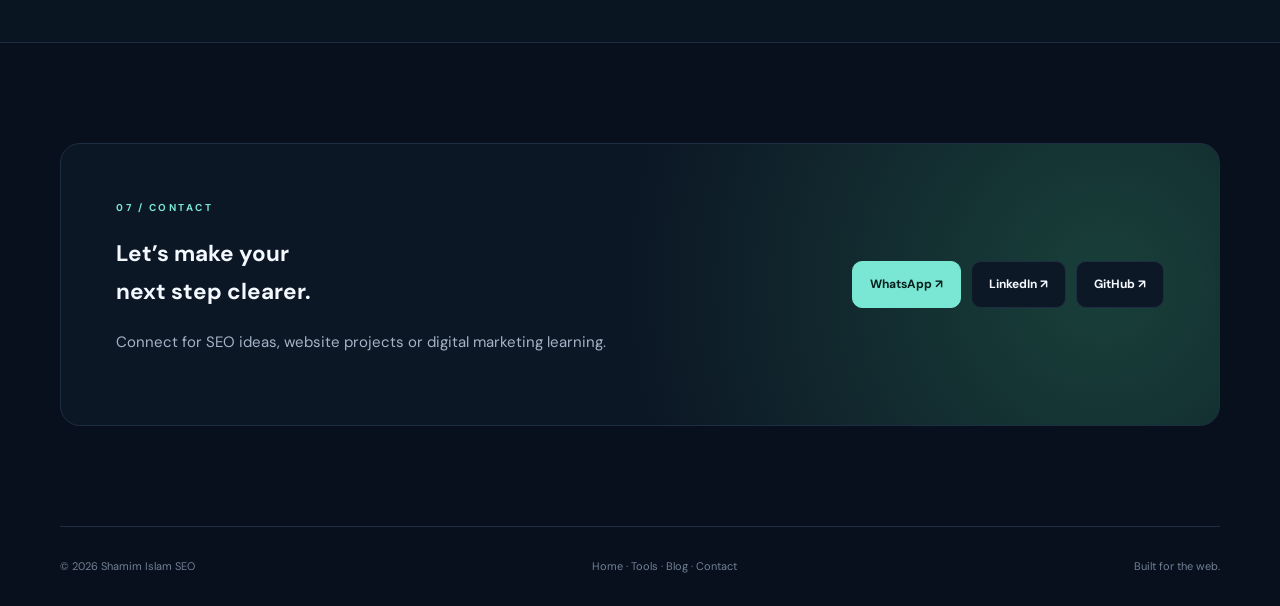
==== commit be22bb15: "Build premium SEO portfolio with practical tool suite" ====
--- a/index.html
+++ b/index.html
@@ -1,54 +1,32 @@
-<!doctype html>
-<html lang="en">
-<head>
-<meta charset="utf-8"><meta name="viewport" content="width=device-width,initial-scale=1">
-<meta name="google-site-verification" content="83art4-FNSVSx7OHyl4aTm2tDBfhGfmmEOHCPIMgnic">
-<meta name="google-adsense-account" content="ca-pub-7573361603657066">
-<title>Shamim Islam SEO | SEO Strategy, AI Search & Digital Marketing</title>
-<meta name="description" content="Explore Shamim Islam SEO: technical SEO, content strategy, AI search visibility, keyword research and analytics with a practical, data-informed approach.">
-<meta name="author" content="Shamim Islam"><meta name="robots" content="index,follow,max-image-preview:large">
-<link rel="canonical" href="https://shamimislamseo.github.io/">
-<meta name="theme-color" content="#080d19">
-<meta property="og:title" content="Shamim Islam SEO | SEO Strategy & AI Search"><meta property="og:description" content="Technical SEO, content strategy, AI search visibility and digital marketing."><meta property="og:type" content="website"><meta property="og:url" content="https://shamimislamseo.github.io/">
-<meta name="twitter:card" content="summary">
-<script async src="https://pagead2.googlesyndication.com/pagead/js/adsbygoogle.js?client=ca-pub-7573361603657066" crossorigin="anonymous"></script>
-<script type="application/ld+json">{"@context":"https://schema.org","@graph":[{"@type":"Person","@id":"https://shamimislamseo.github.io/#person","name":"Shamim Islam","alternateName":["Shamim Islam SEO","ShamimIslamSEO"],"url":"https://shamimislamseo.github.io/","mainEntityOfPage":"https://shamimislamseo.github.io/","jobTitle":"SEO Strategist & Digital Marketer","description":"Shamim Islam SEO is the professional online identity of Shamim Islam, focused on technical SEO, keyword research, content strategy, AI search visibility and digital marketing.","knowsAbout":["Search engine optimization (SEO)","Technical SEO","Keyword research","Search intent","Content strategy","AI search visibility","Google Analytics 4","Digital marketing"],"sameAs":["https://github.com/shamimislamseo","https://shamimislamseo.netlify.app/","https://shamimislamseo.blogspot.com/","https://linktr.ee/shamimislamseo"]},{"@type":"WebSite","@id":"https://shamimislamseo.github.io/#website","url":"https://shamimislamseo.github.io/","name":"Shamim Islam SEO","alternateName":"ShamimIslamSEO","description":"SEO strategy, technical SEO, keyword research, AI search and digital marketing resources by Shamim Islam.","publisher":{"@id":"https://shamimislamseo.github.io/#person"},"inLanguage":"en"}]}</script>
-<link rel="stylesheet" href="style.css">
-</head>
-<body>
-<div class="ambient ambient-a" aria-hidden="true"></div><div class="ambient ambient-b" aria-hidden="true"></div>
-<header class="site-header"><a class="brand" href="#home" aria-label="Shamim Islam SEO home"><span class="brand-mark">S<span>·</span></span><span class="brand-name">SHAMIM ISLAM<small>SEO & DIGITAL</small></span></a>
-<button class="menu" aria-label="Toggle navigation" aria-expanded="false">☰</button><nav class="main-nav" aria-label="Main navigation"><a href="#about">About</a><a href="#expertise">Expertise</a><a href="#work">Projects</a><a href="blog/">Blog</a><a href="#contact">Contact</a><button class="theme-toggle" type="button" aria-label="Switch color theme" title="Switch theme">☼</button></nav></header>
+<!doctype html><html lang="en"><head><meta charset="utf-8"><meta name="viewport" content="width=device-width,initial-scale=1"><meta name="google-site-verification" content="83art4-FNSVSx7OHyl4aTm2tDBfhGfmmEOHCPIMgnic"><meta name="google-adsense-account" content="ca-pub-7573361603657066"><title>Shamim Islam SEO | SEO Strategy, Digital Marketing & SEO Tools</title><meta name="description" content="Shamim Islam SEO — practical SEO strategy, technical SEO, content, keyword research, analytics and useful browser-based SEO tools."><meta name="author" content="Shamim Islam"><meta name="robots" content="index,follow,max-image-preview:large"><link rel="canonical" href="https://shamimislamseo.github.io/"><meta name="theme-color" content="#0b1220"><meta property="og:title" content="Shamim Islam SEO | SEO Strategy & Tools"><meta property="og:description" content="SEO strategy, digital marketing, practical guides and useful SEO tools by Shamim Islam."><meta property="og:type" content="website"><meta property="og:url" content="https://shamimislamseo.github.io/"><meta name="twitter:card" content="summary"><script async src="https://pagead2.googlesyndication.com/pagead/js/adsbygoogle.js?client=ca-pub-7573361603657066" crossorigin="anonymous"></script><script type="application/ld+json">{"@context":"https://schema.org","@graph":[{"@type":"Person","@id":"https://shamimislamseo.github.io/#person","name":"Shamim Islam","alternateName":["Shamim Islam SEO","ShamimIslamSEO"],"url":"https://shamimislamseo.github.io/","jobTitle":"SEO Strategist & Digital Marketer","knowsAbout":["SEO","Technical SEO","Keyword research","Content strategy","Search intent","Analytics","Digital marketing"],"sameAs":["https://github.com/shamimislamseo","https://shamimislamseo.netlify.app/","https://shamimislamseo.blogspot.com/","https://linktr.ee/shamimislamseo"]},{"@type":"WebSite","@id":"https://shamimislamseo.github.io/#website","url":"https://shamimislamseo.github.io/","name":"Shamim Islam SEO","publisher":{"@id":"https://shamimislamseo.github.io/#person"},"inLanguage":"en"}]}</script><link rel="preconnect" href="https://fonts.googleapis.com"><link rel="preconnect" href="https://fonts.gstatic.com" crossorigin><link href="https://fonts.googleapis.com/css2?family=DM+Sans:wght@400;500;600;700&family=Space+Grotesk:wght@400;500;600;700&display=swap" rel="stylesheet">
+<style>
+:root{--bg:#07101c;--card:#0d1827;--card2:#101e30;--text:#f4f8ff;--muted:#a5b3c6;--faint:#728096;--line:#1d2d42;--a:#79e7d3;--b:#a996ff;--ok:#68d6a8;--warn:#ffc86b}*{box-sizing:border-box}html{scroll-behavior:smooth;scroll-padding-top:78px}body{margin:0;background:radial-gradient(circle at 80% 10%,#13253a 0,transparent 28%),var(--bg);color:var(--text);font:15px/1.7 'DM Sans',sans-serif;overflow-x:hidden}a{color:inherit}button,input,textarea,select{font:inherit}.wrap{width:min(1160px,92%);margin:auto}.header{position:sticky;top:0;z-index:50;background:#07101ce8;backdrop-filter:blur(18px);border-bottom:1px solid var(--line);display:flex;align-items:center;justify-content:space-between;padding:12px max(4%,calc((100% - 1160px)/2))}.brand{display:flex;align-items:center;gap:10px;text-decoration:none}.mark{display:grid;place-items:center;width:40px;height:40px;border:1px solid #294058;border-radius:12px;background:linear-gradient(145deg,#12243a,#0a1523);font:700 22px 'Space Grotesk';color:var(--a)}.mark i{font-style:normal;color:var(--b)}.brand b{font:700 12px 'Space Grotesk';letter-spacing:1.4px}.brand small{display:block;color:var(--faint);font-size:8px;letter-spacing:2px}.nav{display:flex;align-items:center;gap:22px}.nav a{font-size:12px;font-weight:700;color:var(--muted);text-decoration:none}.nav a:hover{color:var(--a)}.theme,.menu{border:1px solid var(--line);background:var(--card);color:var(--text);cursor:pointer}.theme{width:36px;height:36px;border-radius:50%}.menu{display:none;width:40px;height:40px;border-radius:10px;font-size:20px}.hero{min-height:calc(100vh - 65px);display:grid;grid-template-columns:1.05fr .95fr;align-items:center;gap:30px;position:relative;padding:80px 0}.grid{position:absolute;inset:0;opacity:.18;background-image:linear-gradient(var(--line) 1px,transparent 1px),linear-gradient(90deg,var(--line) 1px,transparent 1px);background-size:52px 52px;mask-image:radial-gradient(circle at 65% 45%,#000,transparent 70%)}.eyebrow{color:var(--a);font-size:10px;font-weight:700;letter-spacing:2.5px;margin:0 0 16px}.hero h1,.heading h2{font:600 clamp(42px,6vw,76px)/1.04 'Space Grotesk';letter-spacing:-3px;margin:0}.hero h1 span,.heading h2 span{color:var(--a)}.lead{max-width:580px;color:var(--muted);font-size:17px;margin:24px 0}.actions{display:flex;gap:10px;flex-wrap:wrap}.btn{display:inline-flex;align-items:center;justify-content:center;gap:10px;padding:12px 17px;border-radius:10px;border:1px solid var(--line);background:var(--card);text-decoration:none;font-weight:700;font-size:12px;cursor:pointer}.primary{background:var(--a);color:#06201c;border-color:var(--a)}.btn:hover{transform:translateY(-2px)}.visual{height:430px;position:relative;display:grid;place-items:center}.orbit{position:absolute;border:1px solid #31516b;border-radius:50%;animation:spin 32s linear infinite}.o1{width:300px;height:300px}.o2{width:430px;height:430px;border-style:dashed;animation-direction:reverse;animation-duration:50s}.core{width:190px;height:190px;border-radius:50%;display:flex;flex-direction:column;align-items:center;justify-content:center;text-align:center;border:1px solid #3a665f;background:radial-gradient(circle,#173a3c,#0c1725 65%);box-shadow:0 0 70px #58ddc622;z-index:2}.core strong{font:700 52px 'Space Grotesk';color:var(--a);line-height:1}.core span{font-size:10px;letter-spacing:2px}.float{position:absolute;z-index:3;padding:12px;border:1px solid var(--line);background:#0d1827e8;backdrop-filter:blur(12px);border-radius:12px;box-shadow:0 20px 50px #0005}.f1{right:0;top:70px}.f2{left:0;bottom:65px}.float b{display:block;font-size:12px}.float small{color:var(--muted);font-size:10px}.float em{display:inline-grid;place-items:center;width:30px;height:30px;border-radius:8px;background:var(--card2);color:var(--a);font-style:normal;margin-right:8px}.section{padding:100px 0}.band{background:#0a1522;border-block:1px solid var(--line)}.two{display:grid;grid-template-columns:.8fr 1.2fr;gap:80px}.heading h2{font-size:clamp(35px,4vw,54px);letter-spacing:-2px}.muted{color:var(--muted)}.large{font:500 22px/1.55 'Space Grotesk'}.services,.checks,.work,.articles{display:grid;gap:15px}.services{grid-template-columns:repeat(3,1fr)}.card{border:1px solid var(--line);background:var(--card);border-radius:15px;padding:22px;transition:.25s}.card:hover{transform:translateY(-5px);border-color:#35685f}.icon{font-size:25px;color:var(--a)}.card h3{font:600 20px 'Space Grotesk';margin:28px 0 8px}.card p{color:var(--muted);font-size:13px}.card a{color:var(--a);font-size:11px;font-weight:700;text-decoration:none}.tool-tabs{display:flex;gap:7px;flex-wrap:wrap;margin:30px 0 12px}.tab{padding:10px 13px;border-radius:9px;border:1px solid var(--line);background:var(--card);color:var(--muted);cursor:pointer;font-size:11px;font-weight:700}.tab.active{background:var(--a);color:#06201c;border-color:var(--a)}.tool{display:none;border:1px solid var(--line);background:var(--card);padding:25px;border-radius:16px}.tool.active{display:block}.tool h3{font:600 23px 'Space Grotesk';margin:0}.tool-head{display:flex;gap:14px;align-items:flex-start;margin-bottom:18px}.tool-head p{color:var(--muted);margin:3px 0;font-size:12px}.tool-icon{display:grid;place-items:center;width:42px;height:42px;border-radius:11px;background:var(--card2);color:var(--a);font-size:22px}.input,.form input,.form textarea,.form select{width:100%;border:1px solid var(--line);background:#081320;color:var(--text);border-radius:9px;padding:11px;outline:none}.input{resize:vertical}.form{display:grid;grid-template-columns:1fr 1fr;gap:12px}.form label{display:grid;gap:6px;color:var(--muted);font-size:11px;font-weight:700}.form .full{grid-column:1/-1}.tool-actions{display:flex;gap:9px;margin:12px 0}.results{display:grid;grid-template-columns:repeat(4,1fr);gap:9px;margin-top:15px}.result{padding:12px;border:1px solid var(--line);border-radius:10px;background:#091522}.result.good{border-color:#245f4b}.result.warn{border-color:#6a5025}.result span{font-size:17px}.result b,.result small{display:block}.result small{color:var(--muted);font-size:10px}.serp{margin-top:20px;background:#fff;color:#202124;border-radius:10px;padding:18px;max-width:720px}.serp-url{font-size:12px;color:#3c4043}.serp-title{font-size:20px;color:#1a0dab;margin:3px 0}.serp-desc{font-size:13px;color:#4d5156}.counter{display:grid;grid-template-columns:repeat(4,1fr);gap:10px;margin-top:15px}.counter div{padding:17px;border:1px solid var(--line);border-radius:10px}.counter b{font:700 24px 'Space Grotesk';display:block;color:var(--a)}.counter span{font-size:10px;color:var(--muted)}.words{display:flex;gap:7px;flex-wrap:wrap;margin-top:15px}.words span{padding:5px 8px;border:1px solid var(--line);border-radius:20px;font-size:10px}.words i{color:var(--a);font-style:normal}.code{white-space:pre-wrap;overflow:auto;background:#06101b;border:1px solid var(--line);padding:15px;border-radius:10px;margin-top:15px;color:#cfe2f7;font-size:11px}.out{margin-top:14px;padding:12px;border:1px solid var(--line);border-radius:10px;word-break:break-all}.out a{color:var(--a)}.checks{grid-template-columns:repeat(3,1fr)}.check{padding:20px;border:1px solid var(--line);border-radius:14px;background:var(--bg)}.check span{color:var(--b);font-weight:700;font-size:11px}.check h3{font:600 18px 'Space Grotesk';margin:13px 0 4px}.check p{color:var(--muted);font-size:12px}.work{grid-template-columns:repeat(3,1fr)}.work .card{padding:12px}.art{height:155px;border-radius:10px;display:grid;place-items:center;background:linear-gradient(135deg,#10273a,#171a35);font:700 50px 'Space Grotesk';color:var(--a)}.art small{display:block;position:absolute;margin-top:115px;font:10px 'DM Sans';color:#b9c8d5;letter-spacing:1px}.articles{grid-template-columns:repeat(3,1fr)}.article{padding:22px}.article small{color:var(--b);letter-spacing:1.5px}.article h3{font:600 20px 'Space Grotesk'}.contact{display:flex;justify-content:space-between;align-items:center;gap:25px;padding:55px;border:1px solid var(--line);border-radius:20px;background:radial-gradient(circle at 90%,#19403a,#0c1725 45%)}.footer{border-top:1px solid var(--line);padding:30px 0;display:flex;justify-content:space-between;gap:20px;flex-wrap:wrap;color:var(--faint);font-size:11px}.footer a{text-decoration:none}.reveal{opacity:0;transform:translateY(15px);transition:.7s}.reveal.show{opacity:1;transform:none}@keyframes spin{to{transform:rotate(360deg)}}@media(max-width:850px){.nav{display:none;position:absolute;top:65px;left:0;right:0;padding:18px;background:#07101cf9;border-bottom:1px solid var(--line);flex-direction:column;align-items:flex-start}.nav.open{display:flex}.menu{display:block}.hero{grid-template-columns:1fr;padding:65px 0}.visual{height:360px}.two{grid-template-columns:1fr;gap:35px}.services,.checks,.work,.articles{grid-template-columns:1fr 1fr}.contact{display:block;padding:30px}.contact .actions{margin-top:22px}}@media(max-width:560px){.hero h1{font-size:45px}.visual{height:300px}.o1{width:220px;height:220px}.o2{width:290px;height:290px}.core{width:145px;height:145px}.core strong{font-size:40px}.f1{right:-5px;top:30px}.f2{left:-5px;bottom:25px}.services,.checks,.work,.articles,.results,.counter,.form{grid-template-columns:1fr}.form .full{grid-column:auto}.section{padding:70px 0}.contact{margin:0 4%;}.footer{margin:0 4%}}
+</style></head><body>
+<header class="header"><a class="brand" href="#home"><span class="mark">S<i>·</i></span><span><b>SHAMIM ISLAM</b><small>SEO & DIGITAL</small></span></a><button class="menu">☰</button><nav class="nav"><a href="#about">About</a><a href="#services">Services</a><a href="#tools">Tools</a><a href="#work">Work</a><a href="blog/">Blog</a><a href="#contact">Contact</a><button class="theme">☼</button></nav></header>
 <main>
-<section id="home" class="hero section-wrap">
-<div class="hero-grid"></div><div class="hero-copy reveal"><div class="eyebrow"><span class="live-dot"></span> SEARCH STRATEGY · AI · ANALYTICS</div><h1>Make your next<br>move <span>searchable.</span></h1><p class="hero-lead">I’m Shamim Islam — building a stronger digital presence through thoughtful SEO, useful content, technical foundations and data-led decisions.</p><div class="hero-actions"><a class="button button-primary" href="#expertise">Explore my expertise <span>↗</span></a><a class="button button-secondary" href="blog/">Read the SEO blog</a></div><div class="trust-line"><span class="trust-icon">✳</span> Clear strategy. Useful content. Measurable progress.</div></div>
-<div class="hero-visual reveal" aria-label="SEO strategy illustration"><div class="visual-orbit orbit-a"></div><div class="visual-orbit orbit-b"></div><div class="visual-core"><span class="core-icon">⌕</span><span>SEARCH<br><b>VISIBILITY</b></span></div><div class="float-card card-rank"><span class="mini-icon">↗</span><div><small>Organic growth</small><b>Built on strategy</b></div></div><div class="float-card card-ai"><span class="mini-icon">✦</span><div><small>Future-ready</small><b>SEO + AI Search</b></div></div><div class="visual-caption">A smarter approach to being found.</div></div>
-<div class="scroll-cue"><span></span> SCROLL TO EXPLORE</div></section>
-<section id="about" class="section-wrap section-pad reveal"><div class="section-heading"><p class="eyebrow">01 / ABOUT</p><h2>Digital visibility,<br><span>built with intention.</span></h2></div><div class="about-copy"><p class="large-copy">Good SEO is more than rankings. It connects the right people with genuinely helpful information through a website that is clear, accessible and technically sound.</p><p>My focus is on practical search strategy: understand the audience, make the site easy to discover, publish content that answers real questions and use performance data to decide what to improve next.</p><a class="text-link" href="blog/">Explore the knowledge hub <span>→</span></a></div></section>
-<section id="expertise" class="section-pad section-band"><div class="section-wrap"><div class="section-heading reveal"><p class="eyebrow">02 / EXPERTISE</p><h2>Strategy meets <span>execution.</span></h2><p class="section-intro">The building blocks of a durable, search-friendly digital presence.</p></div><div class="service-grid">
-<article class="service-card reveal"><div class="service-top"><span class="service-number">01</span><span class="service-symbol">⌘</span></div><h3>Technical SEO</h3><p>Crawlability, indexing, site structure, page experience and structured data fundamentals.</p><a href="blog/technical-seo.html">Explore technical SEO <span>↗</span></a></article>
-<article class="service-card reveal"><div class="service-top"><span class="service-number">02</span><span class="service-symbol">✳</span></div><h3>Content Strategy</h3><p>Search-intent mapping, useful content briefs, topical coverage and internal linking.</p><a href="blog/seo-basics.html">Explore SEO basics <span>↗</span></a></article>
-<article class="service-card reveal"><div class="service-top"><span class="service-number">03</span><span class="service-symbol">◉</span></div><h3>AI Search</h3><p>Clear, trustworthy and well-structured information for an evolving search landscape.</p><a href="blog/ai-seo.html">Explore AI SEO <span>↗</span></a></article>
-<article class="service-card reveal"><div class="service-top"><span class="service-number">04</span><span class="service-symbol">⌕</span></div><h3>Keyword Research</h3><p>Discover search demand, group intent and prioritize content opportunities logically.</p><a href="blog/keyword-research.html">Explore keyword research <span>↗</span></a></article>
-</div></div></section>
-<section id="work" class="section-wrap section-pad"><div class="section-heading reveal"><p class="eyebrow">03 / SELECTED WORK</p><h2>Explore my <span>digital footprint.</span></h2><p class="section-intro">A few places to explore my work, experiments and SEO content.</p></div><div class="work-grid">
-<a class="work-card work-feature reveal" href="blog/"><span class="work-label">KNOWLEDGE HUB</span><div class="work-art art-blog"><span>SEO<span class="art-plus">+</span></span><i>Search · Learn · Improve</i></div><div class="work-meta"><div><h3>SEO Blog</h3><p>Practical guides to build your search knowledge.</p></div><span class="arrow-circle">↗</span></div></a>
-<a class="work-card reveal" href="https://github.com/shamimislamseo" target="_blank" rel="noopener noreferrer"><span class="work-label">CODE & EXPERIMENTS</span><div class="work-art art-code"><span class="code-bracket">{ }</span><i>Build. Test. Refine.</i></div><div class="work-meta"><div><h3>GitHub Projects</h3><p>Web projects and technical experiments.</p></div><span class="arrow-circle">↗</span></div></a>
-<a class="work-card reveal" href="https://shamimislamseo.netlify.app/" target="_blank" rel="noopener noreferrer"><span class="work-label">PORTFOLIO</span><div class="work-art art-web"><span class="web-window"><b></b><b></b><b></b><i></i><i></i><i></i></span></div><div class="work-meta"><div><h3>Portfolio Website</h3><p>Another view of my digital marketing work.</p></div><span class="arrow-circle">↗</span></div></a>
-</div><p class="honesty-note">Project descriptions are informational; performance results are only shared when they can be verified and published responsibly.</p></section>
-<section class="section-band"><div class="section-wrap section-pad process-layout"><div class="section-heading reveal"><p class="eyebrow">04 / MY APPROACH</p><h2>Make progress<br><span>measurable.</span></h2><p class="section-intro">A straightforward workflow focused on useful improvements—not empty promises.</p></div><div class="process-list"><div class="process-item reveal"><span>01</span><div><h3>Understand</h3><p>Review goals, audience, search intent and current site health.</p></div></div><div class="process-item reveal"><span>02</span><div><h3>Prioritize</h3><p>Choose high-value technical and content opportunities in a sensible order.</p></div></div><div class="process-item reveal"><span>03</span><div><h3>Improve</h3><p>Make focused changes to content, structure, usability and discovery.</p></div></div><div class="process-item reveal"><span>04</span><div><h3>Measure</h3><p>Use Search Console and analytics to learn what is working and what needs attention.</p></div></div></div></div></section>
-<section id="journal" class="section-wrap section-pad"><div class="section-heading reveal"><p class="eyebrow">05 / FROM THE BLOG</p><h2>Learn the <span>fundamentals.</span></h2><p class="section-intro">Start with a practical guide, then explore related topics.</p></div><div class="article-grid"><a class="article-card reveal" href="blog/seo-basics.html"><span class="article-category">SEO BASICS</span><h3>What Is SEO? A Practical Beginner Guide</h3><p>Learn how search intent, useful content and technical foundations work together.</p><span class="article-read">Read guide <b>↗</b></span></a><a class="article-card reveal" href="blog/ai-seo.html"><span class="article-category">AI SEO</span><h3>Preparing Content for AI Search</h3><p>Make content clear, useful, trustworthy and easier to understand.</p><span class="article-read">Read guide <b>↗</b></span></a><a class="article-card reveal" href="blog/keyword-research.html"><span class="article-category">KEYWORD RESEARCH</span><h3>From Seed Keywords to Search Intent</h3><p>Organize topics and prioritize content opportunities with a repeatable process.</p><span class="article-read">Read guide <b>↗</b></span></a></div><div class="center-action reveal"><a class="button button-secondary" href="blog/">Browse all articles <span>→</span></a></div></section>
-<section id="contact" class="contact-wrap"><div class="section-wrap contact-panel reveal"><div><p class="eyebrow">06 / CONTACT</p><h2>Let’s make your<br><span>next step clearer.</span></h2><p>Connect to discuss SEO ideas, website projects or digital marketing learning.</p></div><div class="contact-actions"><a class="button button-primary" href="https://github.com/shamimislamseo" target="_blank" rel="noopener noreferrer">Connect on GitHub ↗</a><a class="button button-secondary" href="https://www.linkedin.com/" target="_blank" rel="noopener noreferrer">Find me on LinkedIn ↗</a></div></div></section>
-</main>
-<footer class="site-footer"><a class="brand footer-brand" href="#home"><span class="brand-mark">S<span>·</span></span><span class="brand-name">SHAMIM ISLAM<small>SEO & DIGITAL</small></span></a><p>Practical SEO thinking for a changing search landscape.</p><div class="footer-links"><a href="#home">Home</a><a href="blog/">Blog</a><a href="https://github.com/shamimislamseo" target="_blank" rel="noopener noreferrer">GitHub</a></div><small>© <span id="year"></span> Shamim Islam SEO. Built for the web.</small></footer>
+<section id="home" class="hero wrap"><div class="grid"></div><div class="reveal"><p class="eyebrow">SEO · CONTENT · ANALYTICS · DIGITAL</p><h1>Make your next<br>move <span>searchable.</span></h1><p class="lead">I’m Shamim Islam — building clearer digital experiences through practical SEO, useful content, technical foundations and data-led decisions.</p><div class="actions"><a class="btn primary" href="#tools">Explore SEO tools ↗</a><a class="btn" href="#contact">Work with me</a></div><p class="muted">✓ Strategy · structure · content · measurement</p></div><div class="visual reveal"><div class="orbit o1"></div><div class="orbit o2"></div><div class="core"><strong>⌕</strong><span>SEARCH<br>VISIBILITY</span></div><div class="float f1"><em>↗</em><b>Find · Improve · Measure</b><small>SEO focus</small></div><div class="float f2"><em>▣</em><b>Useful SEO utilities</b><small>Practical toolkit</small></div></div></section>
+<section id="about" class="section wrap two reveal"><div class="heading"><p class="eyebrow">01 / ABOUT</p><h2>Digital visibility,<br><span>built with intention.</span></h2></div><div><p class="large">Good SEO is more than rankings. It connects the right people with genuinely helpful information through a website that is clear, accessible and technically sound.</p><p class="muted">My focus is practical search strategy: understand the audience, make the site easy to discover, publish content that answers real questions and use performance data to decide what to improve next.</p><a class="btn" href="blog/">Explore the knowledge hub →</a></div></section>
+<section id="services" class="section band"><div class="wrap"><div class="heading reveal"><p class="eyebrow">02 / SERVICES</p><h2>Strategy meets <span>execution.</span></h2><p class="muted">A complete foundation for a stronger, more useful digital presence.</p></div><div class="services"><article class="card reveal"><span class="icon">⌘</span><h3>Technical SEO</h3><p>Crawlability, indexing, site architecture, redirects, page experience and structured data.</p><a href="blog/technical-seo.html">Learn more ↗</a></article><article class="card reveal"><span class="icon">✎</span><h3>Content Strategy</h3><p>Search intent, topical coverage, briefs, internal links and useful information architecture.</p><a href="blog/seo-basics.html">Learn more ↗</a></article><article class="card reveal"><span class="icon">⌕</span><h3>Keyword Research</h3><p>Discover demand, group terms, map intent and prioritize topics by opportunity.</p><a href="blog/keyword-research.html">Learn more ↗</a></article><article class="card reveal"><span class="icon">◉</span><h3>Analytics & Tracking</h3><p>GA4, Search Console thinking, KPI planning and measurement frameworks.</p><a href="#tools">Use tools ↗</a></article><article class="card reveal"><span class="icon">▤</span><h3>On-Page SEO</h3><p>Titles, descriptions, headings, URLs, links, images, ALT text and content structure.</p><a href="#audit">Audit a page ↗</a></article><article class="card reveal"><span class="icon">↗</span><h3>Search Visibility</h3><p>Improve discoverability through useful, trustworthy and well-structured content.</p><a href="#work">View work ↗</a></article></div></div></section>
+<section id="tools" class="section wrap"><div class="heading reveal"><p class="eyebrow">03 / SEO TOOLKIT</p><h2>Useful tools, <span>right here.</span></h2><p class="muted">Quick browser-based utilities. These run locally in your browser; no account is needed.</p></div><div class="tool-tabs reveal"><button class="tab active" data-t="audit">Page Audit</button><button class="tab" data-t="serp">SERP Preview</button><button class="tab" data-t="count">Keyword Counter</button><button class="tab" data-t="schema">Schema Builder</button><button class="tab" data-t="robots">Robots.txt</button><button class="tab" data-t="utm">UTM Builder</button></div>
+<div class="tool active" id="t-audit"><div class="tool-head"><span class="tool-icon">⌁</span><div><h3>Quick On-Page Audit</h3><p>Paste HTML/source and check common SEO elements.</p></div></div><textarea id="auditInput" class="input" rows="8" placeholder="Paste HTML or source here..."></textarea><div class="tool-actions"><button class="btn primary" id="runAudit">Run audit</button><button class="btn" id="clearAudit">Clear</button></div><div id="auditResults" class="results"></div></div>
+<div class="tool" id="t-serp"><div class="tool-head"><span class="tool-icon">⌕</span><div><h3>Google SERP Preview</h3><p>Preview title, URL and description.</p></div></div><div class="form"><label>Title<input id="st" maxlength="60" value="Shamim Islam SEO | SEO Strategy & Digital Marketing"></label><label>URL<input id="su" value="https://shamimislamseo.github.io/"></label><label class="full">Description<textarea id="sd" maxlength="160" rows="3">Practical SEO strategy, useful content, technical SEO and digital marketing resources by Shamim Islam.</textarea></label></div><div class="serp"><div class="serp-url" id="pu">https://shamimislamseo.github.io/</div><div class="serp-title" id="pt">Shamim Islam SEO | SEO Strategy & Digital Marketing</div><div class="serp-desc" id="pd">Practical SEO strategy, useful content, technical SEO and digital marketing resources by Shamim Islam.</div></div></div>
+<div class="tool" id="t-count"><div class="tool-head"><span class="tool-icon">#</span><div><h3>Keyword & Content Counter</h3><p>Words, characters, sentences, reading time and repeated terms.</p></div></div><textarea id="ct" class="input" rows="9" placeholder="Paste content here..."></textarea><div class="counter"><div><b id="wc">0</b><span>Words</span></div><div><b id="cc">0</b><span>Characters</span></div><div><b id="sc">0</b><span>Sentences</span></div><div><b id="rt">0 min</b><span>Reading time</span></div></div><div id="words" class="words"></div></div>
+<div class="tool" id="t-schema"><div class="tool-head"><span class="tool-icon">◇</span><div><h3>Schema Builder</h3><p>Generate basic Person, WebSite or Article JSON-LD.</p></div></div><div class="form"><label>Type<select id="sct"><option>Person</option><option>WebSite</option><option>Article</option></select></label><label>Name<input id="scn" value="Shamim Islam SEO"></label><label>URL<input id="scu" value="https://shamimislamseo.github.io/"></label><label>Description<input id="scd" value="SEO strategy, digital marketing and useful search resources."></label></div><button class="btn primary" id="schemaBtn">Generate JSON-LD</button><pre id="schemaOut" class="code"></pre></div>
+<div class="tool" id="t-robots"><div class="tool-head"><span class="tool-icon">▤</span><div><h3>Robots.txt Generator</h3><p>Generate a simple robots file.</p></div></div><div class="form"><label>User-agent<select id="ra"><option>*</option><option>Googlebot</option><option>Bingbot</option></select></label><label>Rule<select id="rr"><option>Allow</option><option>Disallow</option></select></label><label class="full">Path<input id="rp" value="/"></label><label class="full">Sitemap URL<input id="rs" value="https://shamimislamseo.github.io/sitemap.xml"></label></div><button class="btn primary" id="robotBtn">Generate robots.txt</button><pre id="robotOut" class="code"></pre></div>
+<div class="tool" id="t-utm"><div class="tool-head"><span class="tool-icon">↗</span><div><h3>UTM Link Builder</h3><p>Create campaign URLs quickly.</p></div></div><div class="form"><label class="full">Website URL<input id="uu" value="https://shamimislamseo.github.io/"></label><label>Source<input id="us" placeholder="facebook"></label><label>Medium<input id="um" placeholder="social"></label><label>Campaign<input id="uc" placeholder="seo-launch"></label><label>Term<input id="ut" placeholder="optional"></label><label>Content<input id="ux" placeholder="optional"></label></div><button class="btn primary" id="utmBtn">Build campaign URL</button><div id="utmOut" class="out"></div></div></section>
+<section id="audit" class="section band"><div class="wrap"><div class="heading reveal"><p class="eyebrow">04 / SEO CHECKLIST</p><h2>What a good site should <span>cover.</span></h2><p class="muted">A practical A–Z review list for your next website audit.</p></div><div class="checks"><div class="check reveal"><span>01</span><h3>Technical</h3><p>HTTPS · indexability · canonical · sitemap · robots · redirects · status codes · Core Web Vitals</p></div><div class="check reveal"><span>02</span><h3>On-Page</h3><p>Title · meta description · H1 · headings · URLs · internal links · images · ALT</p></div><div class="check reveal"><span>03</span><h3>Content</h3><p>Search intent · topical coverage · originality · usefulness · freshness · readability</p></div><div class="check reveal"><span>04</span><h3>Authority</h3><p>Relevant mentions · quality links · brand consistency · citations · references</p></div><div class="check reveal"><span>05</span><h3>Measurement</h3><p>GA4 · Search Console · conversions · events · KPIs · reporting · testing</p></div><div class="check reveal"><span>06</span><h3>UX & Accessibility</h3><p>Mobile layout · keyboard access · contrast · labels · focus states · clear navigation</p></div></div></div></section>
+<section id="work" class="section wrap"><div class="heading reveal"><p class="eyebrow">05 / SELECTED WORK</p><h2>Explore my <span>digital footprint.</span></h2></div><div class="work"><a class="card" href="blog/"><small>KNOWLEDGE HUB</small><div class="art">SEO<small>Search · Learn · Improve</small></div><h3>SEO Blog</h3><p>Practical guides to build search knowledge.</p></a><a class="card" href="https://github.com/shamimislamseo" target="_blank" rel="noopener"><small>CODE & EXPERIMENTS</small><div class="art">{ }</div><h3>GitHub Projects</h3><p>Web projects and technical experiments.</p></a><a class="card" href="https://shamimislamseo.netlify.app/" target="_blank" rel="noopener"><small>PORTFOLIO</small><div class="art">WEB</div><h3>Portfolio Website</h3><p>Another view of my digital marketing work.</p></a></div></section>
+<section class="section band"><div class="wrap"><div class="heading reveal"><p class="eyebrow">06 / FROM THE BLOG</p><h2>Learn the <span>fundamentals.</span></h2></div><div class="articles"><a class="card article reveal" href="blog/seo-basics.html"><small>SEO BASICS</small><h3>What Is SEO? A Practical Beginner Guide</h3><p>Search intent, useful content and technical foundations.</p></a><a class="card article reveal" href="blog/technical-seo.html"><small>TECHNICAL SEO</small><h3>Technical SEO Foundations</h3><p>Crawlability, indexing, structure and site health.</p></a><a class="card article reveal" href="blog/keyword-research.html"><small>KEYWORDS</small><h3>From Keywords to Search Intent</h3><p>Organize topics and prioritize content opportunities.</p></a></div></div></section>
+<section id="contact" class="section wrap"><div class="contact reveal"><div><p class="eyebrow">07 / CONTACT</p><h2 class="heading">Let’s make your<br><span>next step clearer.</span></h2><p class="muted">Connect for SEO ideas, website projects or digital marketing learning.</p></div><div class="actions"><a class="btn primary" href="https://wa.me/+8801402570044" target="_blank" rel="noopener">WhatsApp ↗</a><a class="btn" href="https://www.linkedin.com/in/shamimislamseo/" target="_blank" rel="noopener">LinkedIn ↗</a><a class="btn" href="https://github.com/shamimislamseo" target="_blank" rel="noopener">GitHub ↗</a></div></div></section>
+</main><footer class="footer wrap"><span>© <span id="year"></span> Shamim Islam SEO</span><span><a href="#home">Home</a> · <a href="#tools">Tools</a> · <a href="blog/">Blog</a> · <a href="#contact">Contact</a></span><span>Built for the web.</span></footer>
 <script>
-const yearEl=document.getElementById('year');yearEl.textContent=new Date().getFullYear();
-const menu=document.querySelector('.menu'),nav=document.querySelector('.main-nav');
-menu.addEventListener('click',()=>{const open=nav.classList.toggle('is-open');menu.setAttribute('aria-expanded',String(open));menu.textContent=open?'×':'☰';});
-nav.querySelectorAll('a').forEach(a=>a.addEventListener('click',()=>{nav.classList.remove('is-open');menu.setAttribute('aria-expanded','false');menu.textContent='☰';}));
-const themeButton=document.querySelector('.theme-toggle');const savedTheme=localStorage.getItem('sis-theme');if(savedTheme==='light')document.documentElement.dataset.theme='light';
-themeButton.addEventListener('click',()=>{const light=document.documentElement.dataset.theme!=='light';document.documentElement.dataset.theme=light?'light':'dark';localStorage.setItem('sis-theme',light?'light':'dark');themeButton.textContent=light?'☾':'☼';});
-themeButton.textContent=document.documentElement.dataset.theme==='light'?'☾':'☼';
-if('IntersectionObserver' in window){const observer=new IntersectionObserver(entries=>entries.forEach(entry=>{if(entry.isIntersecting){entry.target.classList.add('is-visible');observer.unobserve(entry.target);}}),{threshold:.12});document.querySelectorAll('.reveal').forEach(el=>observer.observe(el));}else{document.querySelectorAll('.reveal').forEach(el=>el.classList.add('is-visible'));}
-</script>
-</body></html>+const $=s=>document.querySelector(s),$$=s=>document.querySelectorAll(s);$('#year').textContent=new Date().getFullYear();const menu=$('.menu'),nav=$('.nav');menu.onclick=()=>{nav.classList.toggle('open');menu.textContent=nav.classList.contains('open')?'×':'☰'};$$('.nav a').forEach(a=>a.onclick=()=>nav.classList.remove('open'));const theme=$('.theme');theme.onclick=()=>{document.body.classList.toggle('light');theme.textContent=document.body.classList.contains('light')?'☾':'☼'};
+if('IntersectionObserver'in window){const io=new IntersectionObserver(es=>es.forEach(e=>{if(e.isIntersecting){e.target.classList.add('show');io.unobserve(e.target)}}),{threshold:.08});$$('.reveal').forEach(e=>io.observe(e))}else $$('.reveal').forEach(e=>e.classList.add('show'));
+$$('.tab').forEach(b=>b.onclick=()=>{$$('.tab').forEach(x=>x.classList.remove('active'));$$('.tool').forEach(x=>x.classList.remove('active'));b.classList.add('active');$('#t-'+b.dataset.t).classList.add('active')});
+$('#runAudit').onclick=()=>{const s=$('#auditInput').value;const tests=[['Title',/<title[^>]*>[\s\S]{1,120}<\/title>/i.test(s),'Add a title tag'],['Meta description',/<meta[^>]+name=["\']description["\']/i.test(s),'Add a meta description'],['H1',/<h1\b/i.test(s),'Add a descriptive H1'],['Canonical',/rel=["\']canonical["\']/i.test(s),'Add canonical when appropriate'],['Viewport',/name=["\']viewport["\']/i.test(s),'Add responsive viewport'],['Image ALT',!/<img(?![^>]*\balt=)[^>]*>/i.test(s),'Review image ALT text'],['Robots',/robots[^>]*index/i.test(s),'Review robots directives'],['Schema',/application\/ld\+json/i.test(s),'Consider structured data']];$('#auditResults').innerHTML=tests.map(t=>`<div class="result ${t[1]?'good':'warn'}"><span>${t[1]?'✓':'!'}</span><b>${t[0]}</b><small>${t[1]?'Detected':t[2]}</small></div>`).join('')};$('#clearAudit').onclick=()=>{$('#auditInput').value='';$('#auditResults').innerHTML=''};
+function serp(){pt.textContent=st.value;pd.textContent=sd.value;pu.textContent=su.value}const st=$('#st'),sd=$('#sd'),su=$('#su'),pt=$('#pt'),pd=$('#pd'),pu=$('#pu');[st,sd,su].forEach(x=>x.oninput=serp);
+$('#ct').oninput=()=>{const t=$('#ct').value.trim(),w=t?t.split(/\s+/).length:0;$('#wc').textContent=w;$('#cc').textContent=t.length;$('#sc').textContent=t?t.split(/[.!?]+/).filter(Boolean).length:0;$('#rt').textContent=(w?Math.max(1,Math.ceil(w/200)):0)+' min';const m={};(t.toLowerCase().match(/[a-z0-9]{3,}/g)||[]).forEach(x=>m[x]=(m[x]||0)+1);$('#words').innerHTML=Object.entries(m).sort((a,b)=>b[1]-a[1]).slice(0,12).map(x=>`<span>${x[0]} <i>${x[1]}</i></span>`).join('')};
+$('#schemaBtn').onclick=()=>{const type=$('#sct').value,name=$('#scn').value,url=$('#scu').value,description=$('#scd').value;let o={'@context':'https://schema.org','@type':type,name,url,description};if(type==='Person')o.jobTitle='SEO Strategist & Digital Marketer';if(type==='Article')o.headline=name;$('#schemaOut').textContent=JSON.stringify(o,null,2)};
+$('#robotBtn').onclick=()=>$('#robotOut').textContent=`User-agent: ${$('#ra').value}\n${$('#rr').value}: ${$('#rp').value}\n\nSitemap: ${$('#rs').value}`;
+$('#utmBtn').onclick=()=>{try{const u=new URL($('#uu').value);[['utm_source','us'],['utm_medium','um'],['utm_campaign','uc'],['utm_term','ut'],['utm_content','ux']].forEach(([k,id])=>{if($('#'+id).value)u.searchParams.set(k,$('#'+id).value)});$('#utmOut').innerHTML=`<a href="${u.href}" target="_blank" rel="noopener">${u.href}</a>`}catch(e){$('#utmOut').textContent='Please enter a valid URL.'}};
+</script></body></html>
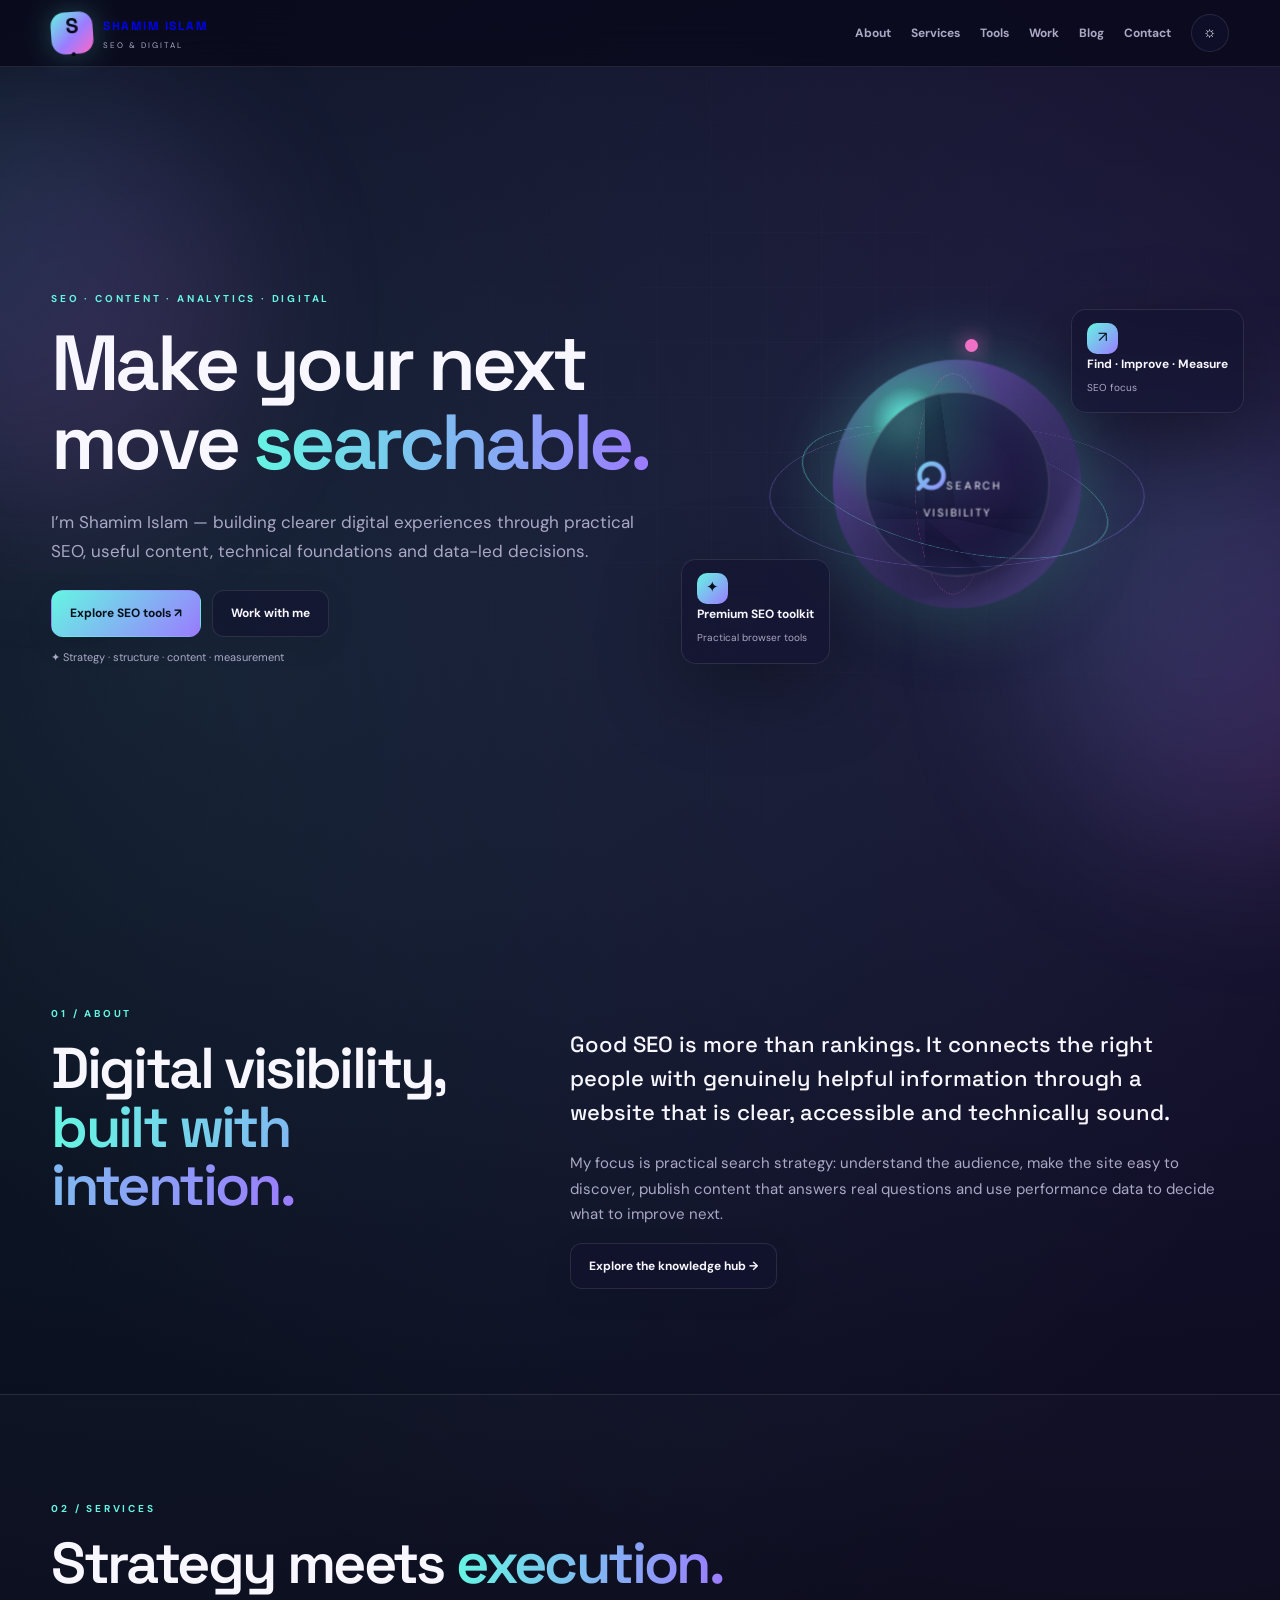
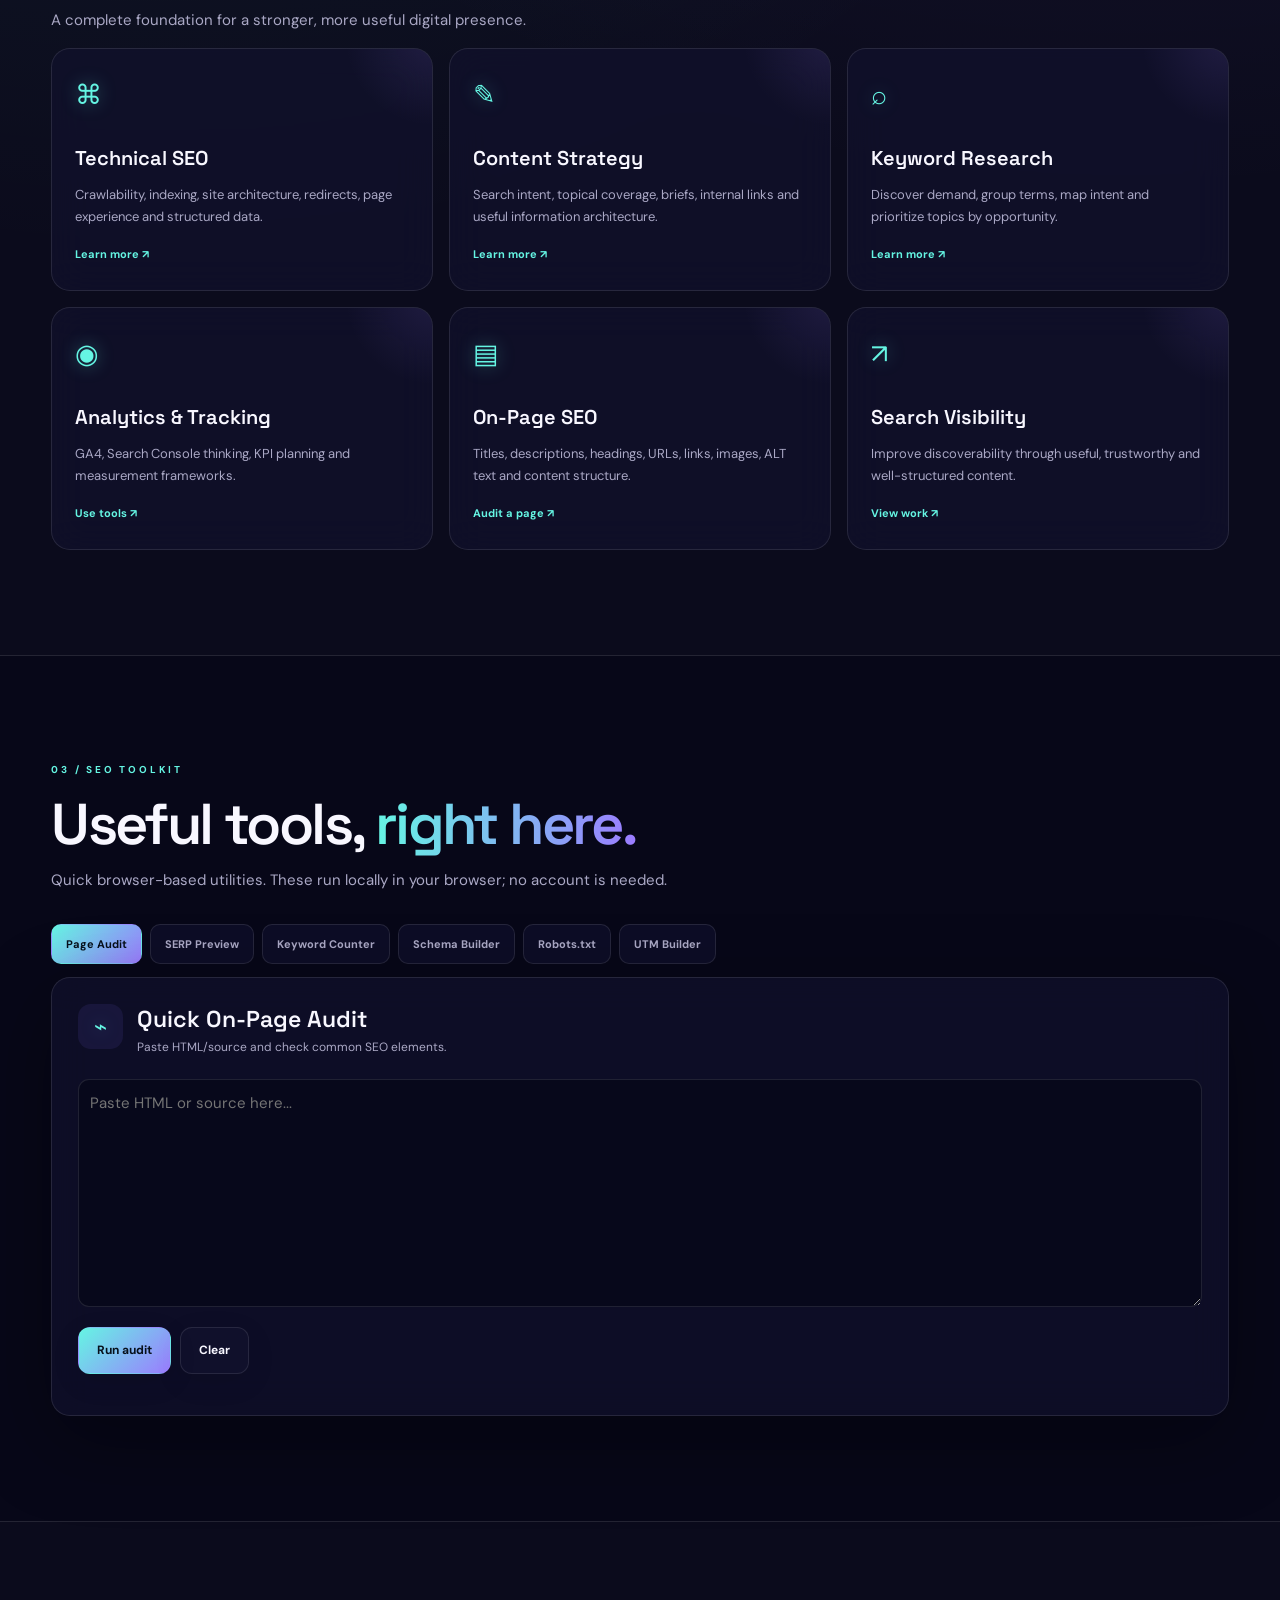
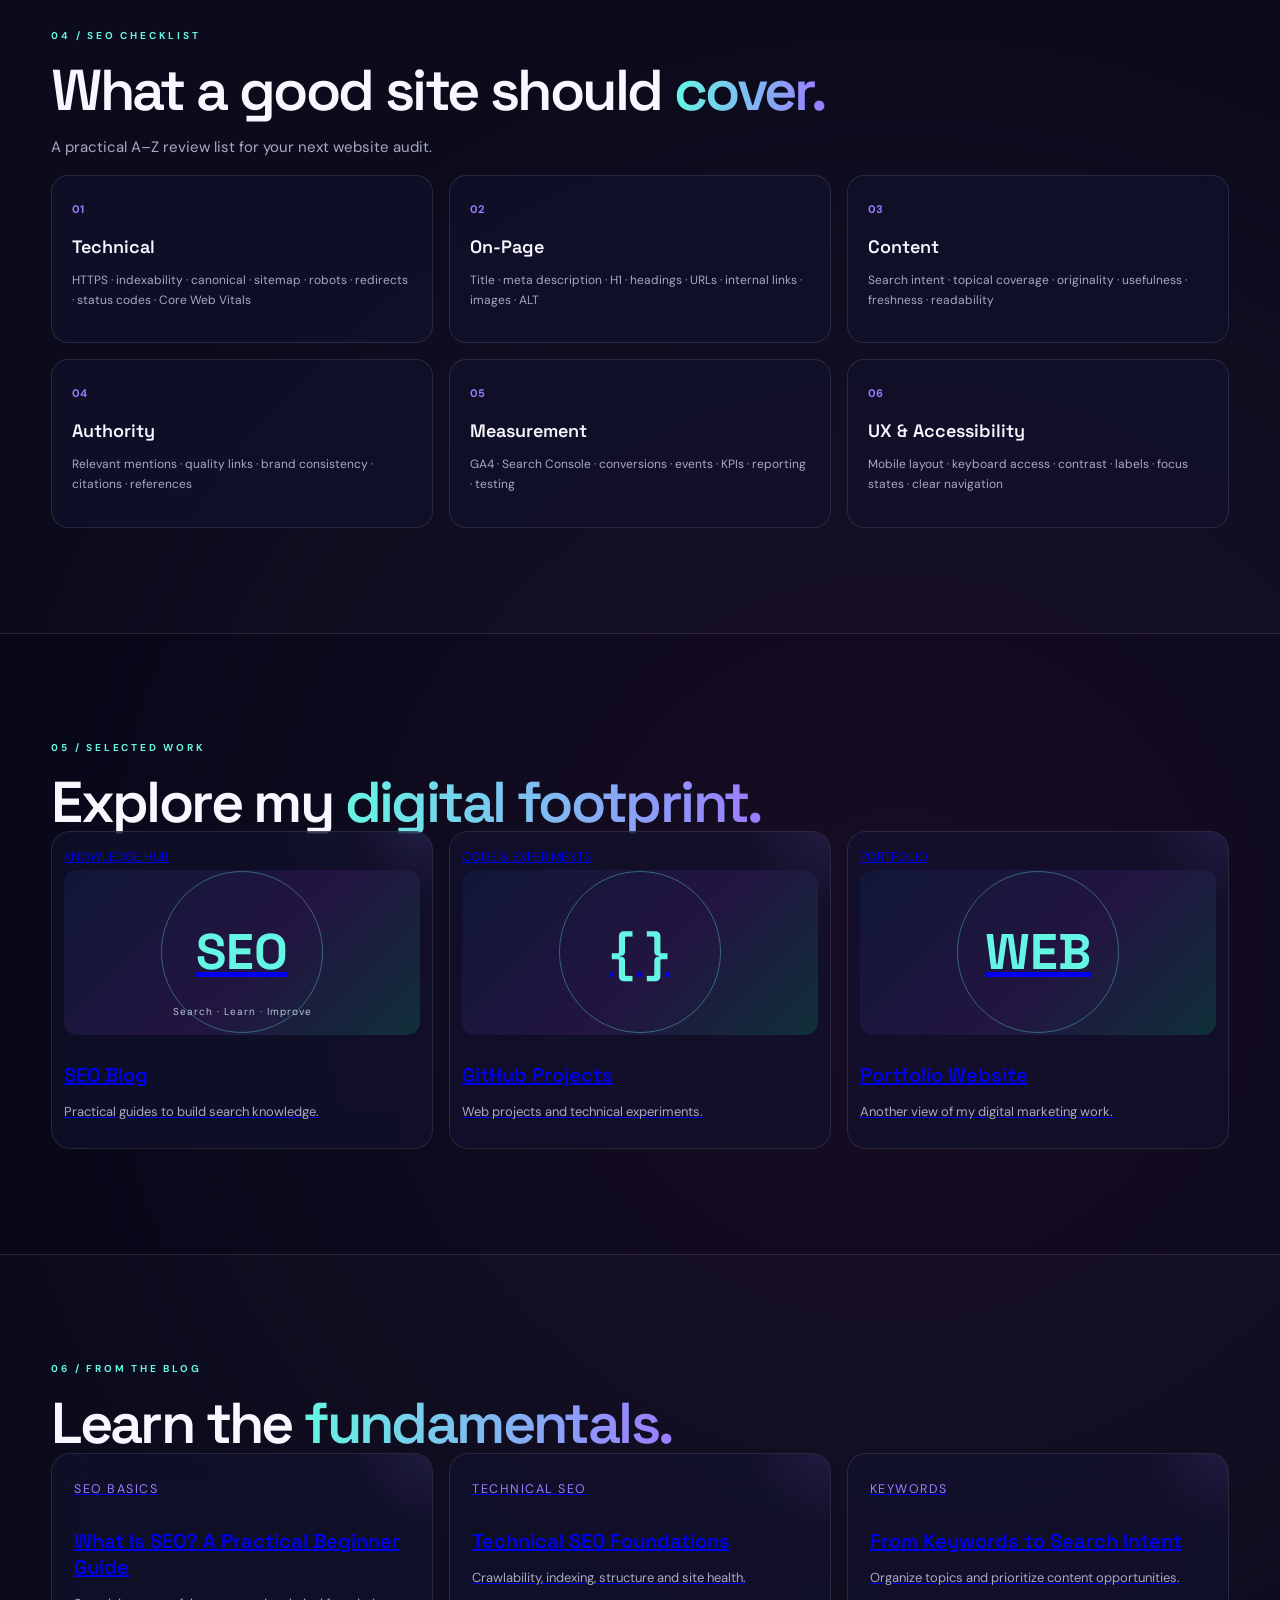
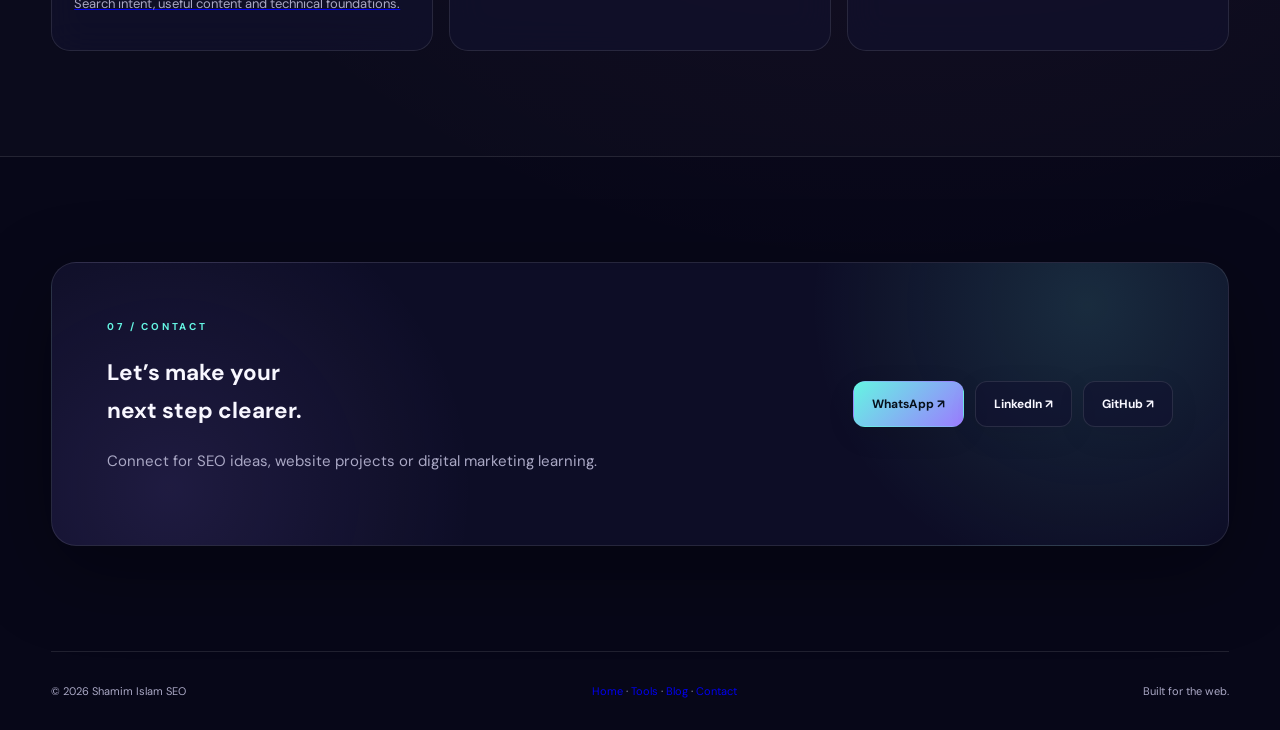
==== commit 7af287a6: "Upgrade homepage with premium 3D motion design and richer visual system" ====
--- a/index.html
+++ b/index.html
@@ -1,32 +1,3 @@
-<!doctype html><html lang="en"><head><meta charset="utf-8"><meta name="viewport" content="width=device-width,initial-scale=1"><meta name="google-site-verification" content="83art4-FNSVSx7OHyl4aTm2tDBfhGfmmEOHCPIMgnic"><meta name="google-adsense-account" content="ca-pub-7573361603657066"><title>Shamim Islam SEO | SEO Strategy, Digital Marketing & SEO Tools</title><meta name="description" content="Shamim Islam SEO — practical SEO strategy, technical SEO, content, keyword research, analytics and useful browser-based SEO tools."><meta name="author" content="Shamim Islam"><meta name="robots" content="index,follow,max-image-preview:large"><link rel="canonical" href="https://shamimislamseo.github.io/"><meta name="theme-color" content="#0b1220"><meta property="og:title" content="Shamim Islam SEO | SEO Strategy & Tools"><meta property="og:description" content="SEO strategy, digital marketing, practical guides and useful SEO tools by Shamim Islam."><meta property="og:type" content="website"><meta property="og:url" content="https://shamimislamseo.github.io/"><meta name="twitter:card" content="summary"><script async src="https://pagead2.googlesyndication.com/pagead/js/adsbygoogle.js?client=ca-pub-7573361603657066" crossorigin="anonymous"></script><script type="application/ld+json">{"@context":"https://schema.org","@graph":[{"@type":"Person","@id":"https://shamimislamseo.github.io/#person","name":"Shamim Islam","alternateName":["Shamim Islam SEO","ShamimIslamSEO"],"url":"https://shamimislamseo.github.io/","jobTitle":"SEO Strategist & Digital Marketer","knowsAbout":["SEO","Technical SEO","Keyword research","Content strategy","Search intent","Analytics","Digital marketing"],"sameAs":["https://github.com/shamimislamseo","https://shamimislamseo.netlify.app/","https://shamimislamseo.blogspot.com/","https://linktr.ee/shamimislamseo"]},{"@type":"WebSite","@id":"https://shamimislamseo.github.io/#website","url":"https://shamimislamseo.github.io/","name":"Shamim Islam SEO","publisher":{"@id":"https://shamimislamseo.github.io/#person"},"inLanguage":"en"}]}</script><link rel="preconnect" href="https://fonts.googleapis.com"><link rel="preconnect" href="https://fonts.gstatic.com" crossorigin><link href="https://fonts.googleapis.com/css2?family=DM+Sans:wght@400;500;600;700&family=Space+Grotesk:wght@400;500;600;700&display=swap" rel="stylesheet">
-<style>
-:root{--bg:#07101c;--card:#0d1827;--card2:#101e30;--text:#f4f8ff;--muted:#a5b3c6;--faint:#728096;--line:#1d2d42;--a:#79e7d3;--b:#a996ff;--ok:#68d6a8;--warn:#ffc86b}*{box-sizing:border-box}html{scroll-behavior:smooth;scroll-padding-top:78px}body{margin:0;background:radial-gradient(circle at 80% 10%,#13253a 0,transparent 28%),var(--bg);color:var(--text);font:15px/1.7 'DM Sans',sans-serif;overflow-x:hidden}a{color:inherit}button,input,textarea,select{font:inherit}.wrap{width:min(1160px,92%);margin:auto}.header{position:sticky;top:0;z-index:50;background:#07101ce8;backdrop-filter:blur(18px);border-bottom:1px solid var(--line);display:flex;align-items:center;justify-content:space-between;padding:12px max(4%,calc((100% - 1160px)/2))}.brand{display:flex;align-items:center;gap:10px;text-decoration:none}.mark{display:grid;place-items:center;width:40px;height:40px;border:1px solid #294058;border-radius:12px;background:linear-gradient(145deg,#12243a,#0a1523);font:700 22px 'Space Grotesk';color:var(--a)}.mark i{font-style:normal;color:var(--b)}.brand b{font:700 12px 'Space Grotesk';letter-spacing:1.4px}.brand small{display:block;color:var(--faint);font-size:8px;letter-spacing:2px}.nav{display:flex;align-items:center;gap:22px}.nav a{font-size:12px;font-weight:700;color:var(--muted);text-decoration:none}.nav a:hover{color:var(--a)}.theme,.menu{border:1px solid var(--line);background:var(--card);color:var(--text);cursor:pointer}.theme{width:36px;height:36px;border-radius:50%}.menu{display:none;width:40px;height:40px;border-radius:10px;font-size:20px}.hero{min-height:calc(100vh - 65px);display:grid;grid-template-columns:1.05fr .95fr;align-items:center;gap:30px;position:relative;padding:80px 0}.grid{position:absolute;inset:0;opacity:.18;background-image:linear-gradient(var(--line) 1px,transparent 1px),linear-gradient(90deg,var(--line) 1px,transparent 1px);background-size:52px 52px;mask-image:radial-gradient(circle at 65% 45%,#000,transparent 70%)}.eyebrow{color:var(--a);font-size:10px;font-weight:700;letter-spacing:2.5px;margin:0 0 16px}.hero h1,.heading h2{font:600 clamp(42px,6vw,76px)/1.04 'Space Grotesk';letter-spacing:-3px;margin:0}.hero h1 span,.heading h2 span{color:var(--a)}.lead{max-width:580px;color:var(--muted);font-size:17px;margin:24px 0}.actions{display:flex;gap:10px;flex-wrap:wrap}.btn{display:inline-flex;align-items:center;justify-content:center;gap:10px;padding:12px 17px;border-radius:10px;border:1px solid var(--line);background:var(--card);text-decoration:none;font-weight:700;font-size:12px;cursor:pointer}.primary{background:var(--a);color:#06201c;border-color:var(--a)}.btn:hover{transform:translateY(-2px)}.visual{height:430px;position:relative;display:grid;place-items:center}.orbit{position:absolute;border:1px solid #31516b;border-radius:50%;animation:spin 32s linear infinite}.o1{width:300px;height:300px}.o2{width:430px;height:430px;border-style:dashed;animation-direction:reverse;animation-duration:50s}.core{width:190px;height:190px;border-radius:50%;display:flex;flex-direction:column;align-items:center;justify-content:center;text-align:center;border:1px solid #3a665f;background:radial-gradient(circle,#173a3c,#0c1725 65%);box-shadow:0 0 70px #58ddc622;z-index:2}.core strong{font:700 52px 'Space Grotesk';color:var(--a);line-height:1}.core span{font-size:10px;letter-spacing:2px}.float{position:absolute;z-index:3;padding:12px;border:1px solid var(--line);background:#0d1827e8;backdrop-filter:blur(12px);border-radius:12px;box-shadow:0 20px 50px #0005}.f1{right:0;top:70px}.f2{left:0;bottom:65px}.float b{display:block;font-size:12px}.float small{color:var(--muted);font-size:10px}.float em{display:inline-grid;place-items:center;width:30px;height:30px;border-radius:8px;background:var(--card2);color:var(--a);font-style:normal;margin-right:8px}.section{padding:100px 0}.band{background:#0a1522;border-block:1px solid var(--line)}.two{display:grid;grid-template-columns:.8fr 1.2fr;gap:80px}.heading h2{font-size:clamp(35px,4vw,54px);letter-spacing:-2px}.muted{color:var(--muted)}.large{font:500 22px/1.55 'Space Grotesk'}.services,.checks,.work,.articles{display:grid;gap:15px}.services{grid-template-columns:repeat(3,1fr)}.card{border:1px solid var(--line);background:var(--card);border-radius:15px;padding:22px;transition:.25s}.card:hover{transform:translateY(-5px);border-color:#35685f}.icon{font-size:25px;color:var(--a)}.card h3{font:600 20px 'Space Grotesk';margin:28px 0 8px}.card p{color:var(--muted);font-size:13px}.card a{color:var(--a);font-size:11px;font-weight:700;text-decoration:none}.tool-tabs{display:flex;gap:7px;flex-wrap:wrap;margin:30px 0 12px}.tab{padding:10px 13px;border-radius:9px;border:1px solid var(--line);background:var(--card);color:var(--muted);cursor:pointer;font-size:11px;font-weight:700}.tab.active{background:var(--a);color:#06201c;border-color:var(--a)}.tool{display:none;border:1px solid var(--line);background:var(--card);padding:25px;border-radius:16px}.tool.active{display:block}.tool h3{font:600 23px 'Space Grotesk';margin:0}.tool-head{display:flex;gap:14px;align-items:flex-start;margin-bottom:18px}.tool-head p{color:var(--muted);margin:3px 0;font-size:12px}.tool-icon{display:grid;place-items:center;width:42px;height:42px;border-radius:11px;background:var(--card2);color:var(--a);font-size:22px}.input,.form input,.form textarea,.form select{width:100%;border:1px solid var(--line);background:#081320;color:var(--text);border-radius:9px;padding:11px;outline:none}.input{resize:vertical}.form{display:grid;grid-template-columns:1fr 1fr;gap:12px}.form label{display:grid;gap:6px;color:var(--muted);font-size:11px;font-weight:700}.form .full{grid-column:1/-1}.tool-actions{display:flex;gap:9px;margin:12px 0}.results{display:grid;grid-template-columns:repeat(4,1fr);gap:9px;margin-top:15px}.result{padding:12px;border:1px solid var(--line);border-radius:10px;background:#091522}.result.good{border-color:#245f4b}.result.warn{border-color:#6a5025}.result span{font-size:17px}.result b,.result small{display:block}.result small{color:var(--muted);font-size:10px}.serp{margin-top:20px;background:#fff;color:#202124;border-radius:10px;padding:18px;max-width:720px}.serp-url{font-size:12px;color:#3c4043}.serp-title{font-size:20px;color:#1a0dab;margin:3px 0}.serp-desc{font-size:13px;color:#4d5156}.counter{display:grid;grid-template-columns:repeat(4,1fr);gap:10px;margin-top:15px}.counter div{padding:17px;border:1px solid var(--line);border-radius:10px}.counter b{font:700 24px 'Space Grotesk';display:block;color:var(--a)}.counter span{font-size:10px;color:var(--muted)}.words{display:flex;gap:7px;flex-wrap:wrap;margin-top:15px}.words span{padding:5px 8px;border:1px solid var(--line);border-radius:20px;font-size:10px}.words i{color:var(--a);font-style:normal}.code{white-space:pre-wrap;overflow:auto;background:#06101b;border:1px solid var(--line);padding:15px;border-radius:10px;margin-top:15px;color:#cfe2f7;font-size:11px}.out{margin-top:14px;padding:12px;border:1px solid var(--line);border-radius:10px;word-break:break-all}.out a{color:var(--a)}.checks{grid-template-columns:repeat(3,1fr)}.check{padding:20px;border:1px solid var(--line);border-radius:14px;background:var(--bg)}.check span{color:var(--b);font-weight:700;font-size:11px}.check h3{font:600 18px 'Space Grotesk';margin:13px 0 4px}.check p{color:var(--muted);font-size:12px}.work{grid-template-columns:repeat(3,1fr)}.work .card{padding:12px}.art{height:155px;border-radius:10px;display:grid;place-items:center;background:linear-gradient(135deg,#10273a,#171a35);font:700 50px 'Space Grotesk';color:var(--a)}.art small{display:block;position:absolute;margin-top:115px;font:10px 'DM Sans';color:#b9c8d5;letter-spacing:1px}.articles{grid-template-columns:repeat(3,1fr)}.article{padding:22px}.article small{color:var(--b);letter-spacing:1.5px}.article h3{font:600 20px 'Space Grotesk'}.contact{display:flex;justify-content:space-between;align-items:center;gap:25px;padding:55px;border:1px solid var(--line);border-radius:20px;background:radial-gradient(circle at 90%,#19403a,#0c1725 45%)}.footer{border-top:1px solid var(--line);padding:30px 0;display:flex;justify-content:space-between;gap:20px;flex-wrap:wrap;color:var(--faint);font-size:11px}.footer a{text-decoration:none}.reveal{opacity:0;transform:translateY(15px);transition:.7s}.reveal.show{opacity:1;transform:none}@keyframes spin{to{transform:rotate(360deg)}}@media(max-width:850px){.nav{display:none;position:absolute;top:65px;left:0;right:0;padding:18px;background:#07101cf9;border-bottom:1px solid var(--line);flex-direction:column;align-items:flex-start}.nav.open{display:flex}.menu{display:block}.hero{grid-template-columns:1fr;padding:65px 0}.visual{height:360px}.two{grid-template-columns:1fr;gap:35px}.services,.checks,.work,.articles{grid-template-columns:1fr 1fr}.contact{display:block;padding:30px}.contact .actions{margin-top:22px}}@media(max-width:560px){.hero h1{font-size:45px}.visual{height:300px}.o1{width:220px;height:220px}.o2{width:290px;height:290px}.core{width:145px;height:145px}.core strong{font-size:40px}.f1{right:-5px;top:30px}.f2{left:-5px;bottom:25px}.services,.checks,.work,.articles,.results,.counter,.form{grid-template-columns:1fr}.form .full{grid-column:auto}.section{padding:70px 0}.contact{margin:0 4%;}.footer{margin:0 4%}}
-</style></head><body>
-<header class="header"><a class="brand" href="#home"><span class="mark">S<i>·</i></span><span><b>SHAMIM ISLAM</b><small>SEO & DIGITAL</small></span></a><button class="menu">☰</button><nav class="nav"><a href="#about">About</a><a href="#services">Services</a><a href="#tools">Tools</a><a href="#work">Work</a><a href="blog/">Blog</a><a href="#contact">Contact</a><button class="theme">☼</button></nav></header>
-<main>
-<section id="home" class="hero wrap"><div class="grid"></div><div class="reveal"><p class="eyebrow">SEO · CONTENT · ANALYTICS · DIGITAL</p><h1>Make your next<br>move <span>searchable.</span></h1><p class="lead">I’m Shamim Islam — building clearer digital experiences through practical SEO, useful content, technical foundations and data-led decisions.</p><div class="actions"><a class="btn primary" href="#tools">Explore SEO tools ↗</a><a class="btn" href="#contact">Work with me</a></div><p class="muted">✓ Strategy · structure · content · measurement</p></div><div class="visual reveal"><div class="orbit o1"></div><div class="orbit o2"></div><div class="core"><strong>⌕</strong><span>SEARCH<br>VISIBILITY</span></div><div class="float f1"><em>↗</em><b>Find · Improve · Measure</b><small>SEO focus</small></div><div class="float f2"><em>▣</em><b>Useful SEO utilities</b><small>Practical toolkit</small></div></div></section>
-<section id="about" class="section wrap two reveal"><div class="heading"><p class="eyebrow">01 / ABOUT</p><h2>Digital visibility,<br><span>built with intention.</span></h2></div><div><p class="large">Good SEO is more than rankings. It connects the right people with genuinely helpful information through a website that is clear, accessible and technically sound.</p><p class="muted">My focus is practical search strategy: understand the audience, make the site easy to discover, publish content that answers real questions and use performance data to decide what to improve next.</p><a class="btn" href="blog/">Explore the knowledge hub →</a></div></section>
-<section id="services" class="section band"><div class="wrap"><div class="heading reveal"><p class="eyebrow">02 / SERVICES</p><h2>Strategy meets <span>execution.</span></h2><p class="muted">A complete foundation for a stronger, more useful digital presence.</p></div><div class="services"><article class="card reveal"><span class="icon">⌘</span><h3>Technical SEO</h3><p>Crawlability, indexing, site architecture, redirects, page experience and structured data.</p><a href="blog/technical-seo.html">Learn more ↗</a></article><article class="card reveal"><span class="icon">✎</span><h3>Content Strategy</h3><p>Search intent, topical coverage, briefs, internal links and useful information architecture.</p><a href="blog/seo-basics.html">Learn more ↗</a></article><article class="card reveal"><span class="icon">⌕</span><h3>Keyword Research</h3><p>Discover demand, group terms, map intent and prioritize topics by opportunity.</p><a href="blog/keyword-research.html">Learn more ↗</a></article><article class="card reveal"><span class="icon">◉</span><h3>Analytics & Tracking</h3><p>GA4, Search Console thinking, KPI planning and measurement frameworks.</p><a href="#tools">Use tools ↗</a></article><article class="card reveal"><span class="icon">▤</span><h3>On-Page SEO</h3><p>Titles, descriptions, headings, URLs, links, images, ALT text and content structure.</p><a href="#audit">Audit a page ↗</a></article><article class="card reveal"><span class="icon">↗</span><h3>Search Visibility</h3><p>Improve discoverability through useful, trustworthy and well-structured content.</p><a href="#work">View work ↗</a></article></div></div></section>
-<section id="tools" class="section wrap"><div class="heading reveal"><p class="eyebrow">03 / SEO TOOLKIT</p><h2>Useful tools, <span>right here.</span></h2><p class="muted">Quick browser-based utilities. These run locally in your browser; no account is needed.</p></div><div class="tool-tabs reveal"><button class="tab active" data-t="audit">Page Audit</button><button class="tab" data-t="serp">SERP Preview</button><button class="tab" data-t="count">Keyword Counter</button><button class="tab" data-t="schema">Schema Builder</button><button class="tab" data-t="robots">Robots.txt</button><button class="tab" data-t="utm">UTM Builder</button></div>
-<div class="tool active" id="t-audit"><div class="tool-head"><span class="tool-icon">⌁</span><div><h3>Quick On-Page Audit</h3><p>Paste HTML/source and check common SEO elements.</p></div></div><textarea id="auditInput" class="input" rows="8" placeholder="Paste HTML or source here..."></textarea><div class="tool-actions"><button class="btn primary" id="runAudit">Run audit</button><button class="btn" id="clearAudit">Clear</button></div><div id="auditResults" class="results"></div></div>
-<div class="tool" id="t-serp"><div class="tool-head"><span class="tool-icon">⌕</span><div><h3>Google SERP Preview</h3><p>Preview title, URL and description.</p></div></div><div class="form"><label>Title<input id="st" maxlength="60" value="Shamim Islam SEO | SEO Strategy & Digital Marketing"></label><label>URL<input id="su" value="https://shamimislamseo.github.io/"></label><label class="full">Description<textarea id="sd" maxlength="160" rows="3">Practical SEO strategy, useful content, technical SEO and digital marketing resources by Shamim Islam.</textarea></label></div><div class="serp"><div class="serp-url" id="pu">https://shamimislamseo.github.io/</div><div class="serp-title" id="pt">Shamim Islam SEO | SEO Strategy & Digital Marketing</div><div class="serp-desc" id="pd">Practical SEO strategy, useful content, technical SEO and digital marketing resources by Shamim Islam.</div></div></div>
-<div class="tool" id="t-count"><div class="tool-head"><span class="tool-icon">#</span><div><h3>Keyword & Content Counter</h3><p>Words, characters, sentences, reading time and repeated terms.</p></div></div><textarea id="ct" class="input" rows="9" placeholder="Paste content here..."></textarea><div class="counter"><div><b id="wc">0</b><span>Words</span></div><div><b id="cc">0</b><span>Characters</span></div><div><b id="sc">0</b><span>Sentences</span></div><div><b id="rt">0 min</b><span>Reading time</span></div></div><div id="words" class="words"></div></div>
-<div class="tool" id="t-schema"><div class="tool-head"><span class="tool-icon">◇</span><div><h3>Schema Builder</h3><p>Generate basic Person, WebSite or Article JSON-LD.</p></div></div><div class="form"><label>Type<select id="sct"><option>Person</option><option>WebSite</option><option>Article</option></select></label><label>Name<input id="scn" value="Shamim Islam SEO"></label><label>URL<input id="scu" value="https://shamimislamseo.github.io/"></label><label>Description<input id="scd" value="SEO strategy, digital marketing and useful search resources."></label></div><button class="btn primary" id="schemaBtn">Generate JSON-LD</button><pre id="schemaOut" class="code"></pre></div>
-<div class="tool" id="t-robots"><div class="tool-head"><span class="tool-icon">▤</span><div><h3>Robots.txt Generator</h3><p>Generate a simple robots file.</p></div></div><div class="form"><label>User-agent<select id="ra"><option>*</option><option>Googlebot</option><option>Bingbot</option></select></label><label>Rule<select id="rr"><option>Allow</option><option>Disallow</option></select></label><label class="full">Path<input id="rp" value="/"></label><label class="full">Sitemap URL<input id="rs" value="https://shamimislamseo.github.io/sitemap.xml"></label></div><button class="btn primary" id="robotBtn">Generate robots.txt</button><pre id="robotOut" class="code"></pre></div>
-<div class="tool" id="t-utm"><div class="tool-head"><span class="tool-icon">↗</span><div><h3>UTM Link Builder</h3><p>Create campaign URLs quickly.</p></div></div><div class="form"><label class="full">Website URL<input id="uu" value="https://shamimislamseo.github.io/"></label><label>Source<input id="us" placeholder="facebook"></label><label>Medium<input id="um" placeholder="social"></label><label>Campaign<input id="uc" placeholder="seo-launch"></label><label>Term<input id="ut" placeholder="optional"></label><label>Content<input id="ux" placeholder="optional"></label></div><button class="btn primary" id="utmBtn">Build campaign URL</button><div id="utmOut" class="out"></div></div></section>
-<section id="audit" class="section band"><div class="wrap"><div class="heading reveal"><p class="eyebrow">04 / SEO CHECKLIST</p><h2>What a good site should <span>cover.</span></h2><p class="muted">A practical A–Z review list for your next website audit.</p></div><div class="checks"><div class="check reveal"><span>01</span><h3>Technical</h3><p>HTTPS · indexability · canonical · sitemap · robots · redirects · status codes · Core Web Vitals</p></div><div class="check reveal"><span>02</span><h3>On-Page</h3><p>Title · meta description · H1 · headings · URLs · internal links · images · ALT</p></div><div class="check reveal"><span>03</span><h3>Content</h3><p>Search intent · topical coverage · originality · usefulness · freshness · readability</p></div><div class="check reveal"><span>04</span><h3>Authority</h3><p>Relevant mentions · quality links · brand consistency · citations · references</p></div><div class="check reveal"><span>05</span><h3>Measurement</h3><p>GA4 · Search Console · conversions · events · KPIs · reporting · testing</p></div><div class="check reveal"><span>06</span><h3>UX & Accessibility</h3><p>Mobile layout · keyboard access · contrast · labels · focus states · clear navigation</p></div></div></div></section>
-<section id="work" class="section wrap"><div class="heading reveal"><p class="eyebrow">05 / SELECTED WORK</p><h2>Explore my <span>digital footprint.</span></h2></div><div class="work"><a class="card" href="blog/"><small>KNOWLEDGE HUB</small><div class="art">SEO<small>Search · Learn · Improve</small></div><h3>SEO Blog</h3><p>Practical guides to build search knowledge.</p></a><a class="card" href="https://github.com/shamimislamseo" target="_blank" rel="noopener"><small>CODE & EXPERIMENTS</small><div class="art">{ }</div><h3>GitHub Projects</h3><p>Web projects and technical experiments.</p></a><a class="card" href="https://shamimislamseo.netlify.app/" target="_blank" rel="noopener"><small>PORTFOLIO</small><div class="art">WEB</div><h3>Portfolio Website</h3><p>Another view of my digital marketing work.</p></a></div></section>
-<section class="section band"><div class="wrap"><div class="heading reveal"><p class="eyebrow">06 / FROM THE BLOG</p><h2>Learn the <span>fundamentals.</span></h2></div><div class="articles"><a class="card article reveal" href="blog/seo-basics.html"><small>SEO BASICS</small><h3>What Is SEO? A Practical Beginner Guide</h3><p>Search intent, useful content and technical foundations.</p></a><a class="card article reveal" href="blog/technical-seo.html"><small>TECHNICAL SEO</small><h3>Technical SEO Foundations</h3><p>Crawlability, indexing, structure and site health.</p></a><a class="card article reveal" href="blog/keyword-research.html"><small>KEYWORDS</small><h3>From Keywords to Search Intent</h3><p>Organize topics and prioritize content opportunities.</p></a></div></div></section>
-<section id="contact" class="section wrap"><div class="contact reveal"><div><p class="eyebrow">07 / CONTACT</p><h2 class="heading">Let’s make your<br><span>next step clearer.</span></h2><p class="muted">Connect for SEO ideas, website projects or digital marketing learning.</p></div><div class="actions"><a class="btn primary" href="https://wa.me/+8801402570044" target="_blank" rel="noopener">WhatsApp ↗</a><a class="btn" href="https://www.linkedin.com/in/shamimislamseo/" target="_blank" rel="noopener">LinkedIn ↗</a><a class="btn" href="https://github.com/shamimislamseo" target="_blank" rel="noopener">GitHub ↗</a></div></div></section>
-</main><footer class="footer wrap"><span>© <span id="year"></span> Shamim Islam SEO</span><span><a href="#home">Home</a> · <a href="#tools">Tools</a> · <a href="blog/">Blog</a> · <a href="#contact">Contact</a></span><span>Built for the web.</span></footer>
-<script>
-const $=s=>document.querySelector(s),$$=s=>document.querySelectorAll(s);$('#year').textContent=new Date().getFullYear();const menu=$('.menu'),nav=$('.nav');menu.onclick=()=>{nav.classList.toggle('open');menu.textContent=nav.classList.contains('open')?'×':'☰'};$$('.nav a').forEach(a=>a.onclick=()=>nav.classList.remove('open'));const theme=$('.theme');theme.onclick=()=>{document.body.classList.toggle('light');theme.textContent=document.body.classList.contains('light')?'☾':'☼'};
-if('IntersectionObserver'in window){const io=new IntersectionObserver(es=>es.forEach(e=>{if(e.isIntersecting){e.target.classList.add('show');io.unobserve(e.target)}}),{threshold:.08});$$('.reveal').forEach(e=>io.observe(e))}else $$('.reveal').forEach(e=>e.classList.add('show'));
-$$('.tab').forEach(b=>b.onclick=()=>{$$('.tab').forEach(x=>x.classList.remove('active'));$$('.tool').forEach(x=>x.classList.remove('active'));b.classList.add('active');$('#t-'+b.dataset.t).classList.add('active')});
-$('#runAudit').onclick=()=>{const s=$('#auditInput').value;const tests=[['Title',/<title[^>]*>[\s\S]{1,120}<\/title>/i.test(s),'Add a title tag'],['Meta description',/<meta[^>]+name=["\']description["\']/i.test(s),'Add a meta description'],['H1',/<h1\b/i.test(s),'Add a descriptive H1'],['Canonical',/rel=["\']canonical["\']/i.test(s),'Add canonical when appropriate'],['Viewport',/name=["\']viewport["\']/i.test(s),'Add responsive viewport'],['Image ALT',!/<img(?![^>]*\balt=)[^>]*>/i.test(s),'Review image ALT text'],['Robots',/robots[^>]*index/i.test(s),'Review robots directives'],['Schema',/application\/ld\+json/i.test(s),'Consider structured data']];$('#auditResults').innerHTML=tests.map(t=>`<div class="result ${t[1]?'good':'warn'}"><span>${t[1]?'✓':'!'}</span><b>${t[0]}</b><small>${t[1]?'Detected':t[2]}</small></div>`).join('')};$('#clearAudit').onclick=()=>{$('#auditInput').value='';$('#auditResults').innerHTML=''};
-function serp(){pt.textContent=st.value;pd.textContent=sd.value;pu.textContent=su.value}const st=$('#st'),sd=$('#sd'),su=$('#su'),pt=$('#pt'),pd=$('#pd'),pu=$('#pu');[st,sd,su].forEach(x=>x.oninput=serp);
-$('#ct').oninput=()=>{const t=$('#ct').value.trim(),w=t?t.split(/\s+/).length:0;$('#wc').textContent=w;$('#cc').textContent=t.length;$('#sc').textContent=t?t.split(/[.!?]+/).filter(Boolean).length:0;$('#rt').textContent=(w?Math.max(1,Math.ceil(w/200)):0)+' min';const m={};(t.toLowerCase().match(/[a-z0-9]{3,}/g)||[]).forEach(x=>m[x]=(m[x]||0)+1);$('#words').innerHTML=Object.entries(m).sort((a,b)=>b[1]-a[1]).slice(0,12).map(x=>`<span>${x[0]} <i>${x[1]}</i></span>`).join('')};
-$('#schemaBtn').onclick=()=>{const type=$('#sct').value,name=$('#scn').value,url=$('#scu').value,description=$('#scd').value;let o={'@context':'https://schema.org','@type':type,name,url,description};if(type==='Person')o.jobTitle='SEO Strategist & Digital Marketer';if(type==='Article')o.headline=name;$('#schemaOut').textContent=JSON.stringify(o,null,2)};
-$('#robotBtn').onclick=()=>$('#robotOut').textContent=`User-agent: ${$('#ra').value}\n${$('#rr').value}: ${$('#rp').value}\n\nSitemap: ${$('#rs').value}`;
-$('#utmBtn').onclick=()=>{try{const u=new URL($('#uu').value);[['utm_source','us'],['utm_medium','um'],['utm_campaign','uc'],['utm_term','ut'],['utm_content','ux']].forEach(([k,id])=>{if($('#'+id).value)u.searchParams.set(k,$('#'+id).value)});$('#utmOut').innerHTML=`<a href="${u.href}" target="_blank" rel="noopener">${u.href}</a>`}catch(e){$('#utmOut').textContent='Please enter a valid URL.'}};
-</script></body></html>+<!doctype html><html lang="en"><head><meta charset="utf-8"><meta name="viewport" content="width=device-width,initial-scale=1"><meta name="google-site-verification" content="83art4-FNSVSx7OHyl4aTm2tDBfhGfmmEOHCPIMgnic"><meta name="google-adsense-account" content="ca-pub-7573361603657066"><title>Shamim Islam SEO | SEO Strategy, Digital Marketing & SEO Tools</title><meta name="description" content="Shamim Islam SEO — practical SEO strategy, technical SEO, content, keyword research, analytics and useful browser-based SEO tools."><meta name="author" content="Shamim Islam"><meta name="robots" content="index,follow,max-image-preview:large"><link rel="canonical" href="https://shamimislamseo.github.io/"><meta name="theme-color" content="#070718"><meta property="og:title" content="Shamim Islam SEO | SEO Strategy & Tools"><meta property="og:description" content="SEO strategy, digital marketing, practical guides and useful SEO tools by Shamim Islam."><meta property="og:type" content="website"><meta property="og:url" content="https://shamimislamseo.github.io/"><meta name="twitter:card" content="summary"><script async src="https://pagead2.googlesyndication.com/pagead/js/adsbygoogle.js?client=ca-pub-7573361603657066" crossorigin="anonymous"></script><script type="application/ld+json">{"@context":"https://schema.org","@graph":[{"@type":"Person","@id":"https://shamimislamseo.github.io/#person","name":"Shamim Islam","alternateName":["Shamim Islam SEO","ShamimIslamSEO"],"url":"https://shamimislamseo.github.io/","jobTitle":"SEO Strategist & Digital Marketer","knowsAbout":["SEO","Technical SEO","Keyword research","Content strategy","Search intent","Analytics","Digital marketing"],"sameAs":["https://github.com/shamimislamseo","https://shamimislamseo.netlify.app/","https://www.linkedin.com/in/shamimislamseo/","https://shamimislamseo.blogspot.com/","https://linktr.ee/shamimislamseo"]},{"@type":"WebSite","@id":"https://shamimislamseo.github.io/#website","url":"https://shamimislamseo.github.io/","name":"Shamim Islam SEO","publisher":{"@id":"https://shamimislamseo.github.io/#person"},"inLanguage":"en"}]}</script><link rel="preconnect" href="https://fonts.googleapis.com"><link rel="preconnect" href="https://fonts.gstatic.com" crossorigin><link href="https://fonts.googleapis.com/css2?family=DM+Sans:wght@400;500;600;700&family=Space+Grotesk:wght@400;500;600;700&display=swap" rel="stylesheet"><style>
+:root{--bg:#070718;--bg2:#0d0d27;--card:rgba(18,18,48,.62);--card2:rgba(30,28,69,.7);--text:#f8f7ff;--muted:#aaa8c5;--line:rgba(255,255,255,.1);--cyan:#65f5e3;--violet:#9b7cff;--pink:#ff67c7;--blue:#63a8ff;--shadow:0 25px 80px rgba(0,0,0,.35)}*{box-sizing:border-box}html{scroll-behavior:smooth;scroll-padding-top:80px}body{margin:0;background:radial-gradient(circle at 12% 12%,rgba(101,245,227,.1),transparent 24%),radial-gradient(circle at 88% 8%,rgba(155,124,255,.16),transparent 26%),radial-gradient(circle at 70% 75%,rgba(255,103,199,.07),transparent 22%),var(--bg);color:var(--text);font:15px/1.7 'DM Sans',sans-serif;overflow-x:hidden}body.light{--bg:#f6f7ff;--bg2:#fff;--card:rgba(255,255,255,.7);--card2:rgba(241,239,255,.8);--text:#11132b;--muted:#5d6078;--line:rgba(20,20,50,.12);background:radial-gradient(circle at 10% 10%,#d9fff9,transparent 25%),radial-gradient(circle at 90% 5%,#e9e0ff,transparent 28%),#f6f7ff}.orb-bg{position:fixed;width:420px;height:420px;border-radius:50%;filter:blur(80px);opacity:.18;pointer-events:none;z-index:-1;background:linear-gradient(135deg,var(--cyan),var(--violet),var(--pink));animation:drift 16s ease-in-out infinite alternate}.orb-a{top:10%;left:-180px}.orb-b{right:-180px;bottom:5%;animation-delay:-6s}.wrap{width:min(1180px,92%);margin:auto}.header{position:sticky;top:0;z-index:100;background:rgba(7,7,24,.72);backdrop-filter:blur(22px);border-bottom:1px solid var(--line);display:flex;align-items:center;justify-content:space-between;padding:12px max(4%,calc((100% - 1180px)/2))}.light .header{background:rgba(246,247,255,.75)}.brand{display:flex;align-items:center;gap:10px;text-decoration:none}.mark{width:42px;height:42px;border-radius:14px;display:grid;place-items:center;background:linear-gradient(135deg,var(--cyan),var(--violet) 55%,var(--pink));color:#070718;font:700 21px 'Space Grotesk';box-shadow:0 0 28px rgba(101,245,227,.25);transform:rotate(-4deg)}.mark i{font-style:normal}.brand b{font:700 12px 'Space Grotesk';letter-spacing:1.5px}.brand small{display:block;color:var(--muted);font-size:8px;letter-spacing:2px}.nav{display:flex;align-items:center;gap:20px}.nav a{font-size:12px;font-weight:700;color:var(--muted);text-decoration:none;transition:.2s}.nav a:hover{color:var(--cyan);transform:translateY(-2px)}button,input,textarea,select{font:inherit}.theme,.menu{border:1px solid var(--line);background:var(--card);color:var(--text);cursor:pointer}.theme{width:38px;height:38px;border-radius:50%}.menu{display:none;width:40px;height:40px;border-radius:12px;font-size:19px}.hero{min-height:calc(100vh - 67px);display:grid;grid-template-columns:1.05fr .95fr;align-items:center;gap:35px;position:relative;padding:85px 0}.grid{position:absolute;inset:0;opacity:.18;background-image:linear-gradient(var(--line) 1px,transparent 1px),linear-gradient(90deg,var(--line) 1px,transparent 1px);background-size:55px 55px;mask-image:radial-gradient(circle at 65% 45%,#000,transparent 72%);pointer-events:none}.eyebrow{color:var(--cyan);font-size:10px;font-weight:700;letter-spacing:2.8px;margin:0 0 17px}.hero h1,.heading h2{font:600 clamp(44px,6.2vw,78px)/1.02 'Space Grotesk';letter-spacing:-3.8px;margin:0}.hero h1 .grad,.heading h2 .grad{background:linear-gradient(90deg,var(--cyan),var(--violet),var(--pink));background-size:200%;-webkit-background-clip:text;background-clip:text;color:transparent;animation:hue 7s linear infinite}.lead{max-width:620px;color:var(--muted);font-size:17px;margin:25px 0}.actions{display:flex;gap:11px;flex-wrap:wrap}.btn{display:inline-flex;align-items:center;justify-content:center;gap:9px;padding:12px 18px;border-radius:12px;border:1px solid var(--line);background:var(--card);color:var(--text);text-decoration:none;font-weight:700;font-size:12px;cursor:pointer;transition:.25s;box-shadow:0 8px 30px rgba(0,0,0,.08)}.btn:hover{transform:translateY(-4px) scale(1.02);box-shadow:0 15px 35px rgba(0,0,0,.2)}.primary{background:linear-gradient(135deg,var(--cyan),var(--violet));color:#07101b;border-color:transparent}.hero-note{color:var(--muted);font-size:11px}.visual{height:480px;position:relative;display:grid;place-items:center;perspective:1000px}.scene{position:relative;width:380px;height:380px;transform-style:preserve-3d;animation:float 7s ease-in-out infinite}.sphere{position:absolute;inset:70px;border-radius:50%;background:radial-gradient(circle at 30% 25%,#fff 0 2%,var(--cyan) 4%,rgba(101,245,227,.5) 14%,rgba(155,124,255,.35) 38%,rgba(10,8,35,.2) 68%,transparent 72%);box-shadow:0 0 70px rgba(101,245,227,.3),inset -25px -25px 70px rgba(155,124,255,.35);transform:translateZ(35px)}.ring{position:absolute;inset:35px;border:1px solid rgba(101,245,227,.45);border-radius:50%;transform:rotateX(68deg) rotateY(12deg);animation:spin 13s linear infinite}.ring.r2{inset:5px;border-color:rgba(155,124,255,.4);transform:rotateX(68deg) rotateZ(45deg);animation-direction:reverse;animation-duration:19s}.ring.r3{inset:80px;border-style:dashed;border-color:rgba(255,103,199,.45);transform:rotateY(70deg);animation-duration:10s}.orbit-dot{position:absolute;width:13px;height:13px;border-radius:50%;background:var(--pink);box-shadow:0 0 20px var(--pink);top:45px;left:52%;animation:orbit 5s linear infinite}.core{position:absolute;left:50%;top:50%;transform:translate(-50%,-50%) translateZ(80px);width:170px;height:170px;border-radius:50%;display:grid;place-items:center;text-align:center;background:rgba(9,8,35,.58);border:1px solid rgba(255,255,255,.18);backdrop-filter:blur(14px);box-shadow:0 25px 80px rgba(0,0,0,.4),inset 0 0 35px rgba(101,245,227,.08)}.core strong{font:700 52px 'Space Grotesk';background:linear-gradient(135deg,var(--cyan),var(--violet));-webkit-background-clip:text;background-clip:text;color:transparent;line-height:1}.core span{font-size:10px;letter-spacing:2px}.float{position:absolute;padding:13px 15px;border:1px solid var(--line);background:var(--card);backdrop-filter:blur(18px);border-radius:15px;box-shadow:var(--shadow);z-index:4;animation:bob 4s ease-in-out infinite}.f1{right:-15px;top:65px}.f2{left:-5px;bottom:60px;animation-delay:-1.5s}.float b{display:block;font-size:12px}.float small{color:var(--muted);font-size:10px}.float em{display:inline-grid;place-items:center;width:31px;height:31px;border-radius:10px;background:linear-gradient(135deg,var(--cyan),var(--violet));color:#07101b;font-style:normal;margin-right:8px}.section{padding:105px 0}.band{background:rgba(255,255,255,.02);border-block:1px solid var(--line)}.two{display:grid;grid-template-columns:.8fr 1.2fr;gap:80px}.heading h2{font-size:clamp(36px,4.5vw,58px);letter-spacing:-2.6px}.muted{color:var(--muted)}.large{font:500 22px/1.55 'Space Grotesk'}.services,.checks,.work,.articles{display:grid;gap:16px}.services{grid-template-columns:repeat(3,1fr)}.card{position:relative;overflow:hidden;border:1px solid var(--line);background:var(--card);backdrop-filter:blur(18px);border-radius:19px;padding:23px;transition:transform .25s,border-color .25s,box-shadow .25s;transform-style:preserve-3d}.card:before{content:"";position:absolute;width:180px;height:180px;right:-90px;top:-100px;border-radius:50%;background:radial-gradient(circle,var(--violet),transparent 68%);opacity:.12;transition:.35s}.card:hover{transform:translateY(-9px) rotateX(2deg) rotateY(-2deg);border-color:rgba(101,245,227,.35);box-shadow:0 25px 65px rgba(0,0,0,.22)}.card:hover:before{transform:scale(1.4);opacity:.22}.icon,.tool-icon{color:var(--cyan);font-size:27px;text-shadow:0 0 18px rgba(101,245,227,.35)}.card h3{font:600 20px 'Space Grotesk';margin:27px 0 8px}.card p{color:var(--muted);font-size:13px}.card a{color:var(--cyan);font-size:11px;font-weight:700;text-decoration:none}.tool-tabs{display:flex;gap:8px;flex-wrap:wrap;margin:30px 0 13px}.tab{padding:10px 14px;border-radius:10px;border:1px solid var(--line);background:var(--card);color:var(--muted);cursor:pointer;font-size:11px;font-weight:700;transition:.2s}.tab:hover{transform:translateY(-2px)}.tab.active{background:linear-gradient(135deg,var(--cyan),var(--violet));color:#07101b;border-color:transparent}.tool{display:none;border:1px solid var(--line);background:var(--card);backdrop-filter:blur(18px);padding:26px;border-radius:19px;box-shadow:var(--shadow)}.tool.active{display:block;animation:pop .4s ease}.tool h3{font:600 23px 'Space Grotesk';margin:0}.tool-head{display:flex;gap:14px;align-items:flex-start;margin-bottom:18px}.tool-head p{color:var(--muted);margin:3px 0;font-size:12px}.tool-icon{display:grid;place-items:center;width:45px;height:45px;border-radius:13px;background:var(--card2);font-size:22px}.input,.form input,.form textarea,.form select{width:100%;border:1px solid var(--line);background:rgba(3,4,18,.5);color:var(--text);border-radius:11px;padding:11px;outline:none}.light .input,.light .form input,.light .form textarea,.light .form select{background:rgba(255,255,255,.7)}.input{resize:vertical}.form{display:grid;grid-template-columns:1fr 1fr;gap:12px}.form label{display:grid;gap:6px;color:var(--muted);font-size:11px;font-weight:700}.form .full{grid-column:1/-1}.tool-actions{display:flex;gap:9px;margin:12px 0}.results{display:grid;grid-template-columns:repeat(4,1fr);gap:9px;margin-top:15px}.result{padding:12px;border:1px solid var(--line);border-radius:11px;background:rgba(4,5,20,.35)}.result.good{border-color:rgba(101,245,227,.35)}.result.warn{border-color:rgba(255,199,90,.35)}.result span{font-size:17px}.result b,.result small{display:block}.result small{color:var(--muted);font-size:10px}.serp{margin-top:20px;background:#fff;color:#202124;border-radius:12px;padding:18px;max-width:720px;box-shadow:0 20px 50px rgba(0,0,0,.2)}.serp-url{font-size:12px;color:#3c4043}.serp-title{font-size:20px;color:#1a0dab;margin:3px 0}.serp-desc{font-size:13px;color:#4d5156}.counter{display:grid;grid-template-columns:repeat(4,1fr);gap:10px;margin-top:15px}.counter div{padding:17px;border:1px solid var(--line);border-radius:11px}.counter b{font:700 24px 'Space Grotesk';display:block;color:var(--cyan)}.counter span{font-size:10px;color:var(--muted)}.words{display:flex;gap:7px;flex-wrap:wrap;margin-top:15px}.words span{padding:5px 8px;border:1px solid var(--line);border-radius:20px;font-size:10px}.words i{color:var(--cyan);font-style:normal}.code{white-space:pre-wrap;overflow:auto;background:rgba(3,4,18,.6);border:1px solid var(--line);padding:15px;border-radius:11px;margin-top:15px;color:#cfe2f7;font-size:11px}.out{margin-top:14px;padding:12px;border:1px solid var(--line);border-radius:10px;word-break:break-all}.out a{color:var(--cyan)}.checks{grid-template-columns:repeat(3,1fr)}.check{padding:20px;border:1px solid var(--line);border-radius:17px;background:var(--card);transition:.25s}.check:hover{transform:translateY(-6px);box-shadow:var(--shadow)}.check span{color:var(--violet);font-weight:700;font-size:11px}.check h3{font:600 18px 'Space Grotesk';margin:13px 0 4px}.check p{color:var(--muted);font-size:12px}.work{grid-template-columns:repeat(3,1fr)}.work .card{padding:12px}.art{height:165px;border-radius:13px;display:grid;place-items:center;background:linear-gradient(135deg,#101737,#221541 55%,#102f39);font:700 50px 'Space Grotesk';color:var(--cyan);position:relative;overflow:hidden}.art:after{content:"";position:absolute;width:160px;height:160px;border:1px solid rgba(101,245,227,.35);border-radius:50%;animation:spin 9s linear infinite}.art small{display:block;position:absolute;margin-top:118px;font:10px 'DM Sans';color:#b9c8d5;letter-spacing:1px}.articles{grid-template-columns:repeat(3,1fr)}.article{padding:22px}.article small{color:var(--violet);letter-spacing:1.5px}.article h3{font:600 20px 'Space Grotesk'}.contact{display:flex;justify-content:space-between;align-items:center;gap:25px;padding:55px;border:1px solid var(--line);border-radius:25px;background:radial-gradient(circle at 88% 15%,rgba(101,245,227,.13),transparent 26%),radial-gradient(circle at 10% 80%,rgba(155,124,255,.12),transparent 28%),var(--card);box-shadow:var(--shadow)}.footer{border-top:1px solid var(--line);padding:30px 0;display:flex;justify-content:space-between;gap:20px;flex-wrap:wrap;color:var(--muted);font-size:11px}.footer a{text-decoration:none}.reveal{opacity:0;transform:translateY(20px) scale(.98);transition:opacity .7s ease,transform .7s cubic-bezier(.2,.8,.2,1)}.reveal.show{opacity:1;transform:none}.noscript{padding:8px;text-align:center;background:var(--violet);color:#fff;font-size:12px}@keyframes spin{to{transform:rotate(360deg)}}@keyframes orbit{to{transform:rotate(360deg) translateX(170px) rotate(-360deg)}}@keyframes float{0%,100%{transform:rotateX(2deg) rotateY(-4deg) translateY(0)}50%{transform:rotateX(-3deg) rotateY(4deg) translateY(-13px)}}@keyframes bob{0%,100%{transform:translateY(0)}50%{transform:translateY(-10px)}}@keyframes drift{to{transform:translate(260px,100px) scale(1.15)}}@keyframes hue{to{background-position:200% center}}@keyframes pop{from{opacity:0;transform:translateY(8px) scale(.99)}to{opacity:1;transform:none}}@media(max-width:850px){.nav{display:none;position:absolute;top:67px;left:0;right:0;padding:18px;background:rgba(7,7,24,.96);backdrop-filter:blur(20px);border-bottom:1px solid var(--line);flex-direction:column;align-items:flex-start}.light .nav{background:rgba(246,247,255,.97)}.nav.open{display:flex}.menu{display:block}.hero{grid-template-columns:1fr;padding:65px 0}.visual{height:400px}.two{grid-template-columns:1fr;gap:35px}.services,.checks,.work,.articles{grid-template-columns:1fr 1fr}.contact{display:block;padding:30px}.contact .actions{margin-top:22px}}@media(max-width:560px){.hero h1{font-size:46px}.visual{height:330px}.scene{transform:scale(.76)}.f1{right:-5px;top:15px}.f2{left:-5px;bottom:15px}.services,.checks,.work,.articles,.results,.counter,.form{grid-template-columns:1fr}.form .full{grid-column:auto}.section{padding:75px 0}.contact{margin:0 4%}.footer{margin:0 4%}}
+</style></head><body><div class="orb-bg orb-a"></div><div class="orb-bg orb-b"></div><header class="header"><a class="brand" href="#home"><span class="mark">S<i>·</i></span><span><b>SHAMIM ISLAM</b><small>SEO & DIGITAL</small></span></a><button class="menu" aria-label="Menu">☰</button><nav class="nav"><a href="#about">About</a><a href="#services">Services</a><a href="#tools">Tools</a><a href="#work">Work</a><a href="blog/">Blog</a><a href="#contact">Contact</a><button class="theme" aria-label="Theme">☼</button></nav></header><main><section id="home" class="hero wrap"><div class="grid"></div><div class="reveal"><p class="eyebrow">SEO · CONTENT · ANALYTICS · DIGITAL</p><h1>Make your next<br>move <span class="grad">searchable.</span></h1><p class="lead">I’m Shamim Islam — building clearer digital experiences through practical SEO, useful content, technical foundations and data-led decisions.</p><div class="actions"><a class="btn primary" href="#tools">Explore SEO tools ↗</a><a class="btn" href="#contact">Work with me</a></div><p class="hero-note">✦ Strategy · structure · content · measurement</p></div><div class="visual reveal"><div class="scene"><div class="sphere"></div><div class="ring"></div><div class="ring r2"></div><div class="ring r3"></div><div class="orbit-dot"></div><div class="core"><div><strong>⌕</strong><span>SEARCH<br>VISIBILITY</span></div></div></div><div class="float f1"><em>↗</em><b>Find · Improve · Measure</b><small>SEO focus</small></div><div class="float f2"><em>✦</em><b>Premium SEO toolkit</b><small>Practical browser tools</small></div></div></section><section id="about" class="section wrap two reveal"><div class="heading"><p class="eyebrow">01 / ABOUT</p><h2>Digital visibility,<br><span class="grad">built with intention.</span></h2></div><div><p class="large">Good SEO is more than rankings. It connects the right people with genuinely helpful information through a website that is clear, accessible and technically sound.</p><p class="muted">My focus is practical search strategy: understand the audience, make the site easy to discover, publish content that answers real questions and use performance data to decide what to improve next.</p><a class="btn" href="blog/">Explore the knowledge hub →</a></div></section><section id="services" class="section band"><div class="wrap"><div class="heading reveal"><p class="eyebrow">02 / SERVICES</p><h2>Strategy meets <span class="grad">execution.</span></h2><p class="muted">A complete foundation for a stronger, more useful digital presence.</p></div><div class="services"><article class="card reveal"><span class="icon">⌘</span><h3>Technical SEO</h3><p>Crawlability, indexing, site architecture, redirects, page experience and structured data.</p><a href="blog/technical-seo.html">Learn more ↗</a></article><article class="card reveal"><span class="icon">✎</span><h3>Content Strategy</h3><p>Search intent, topical coverage, briefs, internal links and useful information architecture.</p><a href="blog/seo-basics.html">Learn more ↗</a></article><article class="card reveal"><span class="icon">⌕</span><h3>Keyword Research</h3><p>Discover demand, group terms, map intent and prioritize topics by opportunity.</p><a href="blog/keyword-research.html">Learn more ↗</a></article><article class="card reveal"><span class="icon">◉</span><h3>Analytics & Tracking</h3><p>GA4, Search Console thinking, KPI planning and measurement frameworks.</p><a href="#tools">Use tools ↗</a></article><article class="card reveal"><span class="icon">▤</span><h3>On-Page SEO</h3><p>Titles, descriptions, headings, URLs, links, images, ALT text and content structure.</p><a href="#audit">Audit a page ↗</a></article><article class="card reveal"><span class="icon">↗</span><h3>Search Visibility</h3><p>Improve discoverability through useful, trustworthy and well-structured content.</p><a href="#work">View work ↗</a></article></div></div></section><section id="tools" class="section wrap"><div class="heading reveal"><p class="eyebrow">03 / SEO TOOLKIT</p><h2>Useful tools, <span class="grad">right here.</span></h2><p class="muted">Quick browser-based utilities. These run locally in your browser; no account is needed.</p></div><div class="tool-tabs reveal"><button class="tab active" data-t="audit">Page Audit</button><button class="tab" data-t="serp">SERP Preview</button><button class="tab" data-t="count">Keyword Counter</button><button class="tab" data-t="schema">Schema Builder</button><button class="tab" data-t="robots">Robots.txt</button><button class="tab" data-t="utm">UTM Builder</button></div><div class="tool active" id="t-audit"><div class="tool-head"><span class="tool-icon">⌁</span><div><h3>Quick On-Page Audit</h3><p>Paste HTML/source and check common SEO elements.</p></div></div><textarea id="auditInput" class="input" rows="8" placeholder="Paste HTML or source here..."></textarea><div class="tool-actions"><button class="btn primary" id="runAudit">Run audit</button><button class="btn" id="clearAudit">Clear</button></div><div id="auditResults" class="results"></div></div><div class="tool" id="t-serp"><div class="tool-head"><span class="tool-icon">⌕</span><div><h3>Google SERP Preview</h3><p>Preview title, URL and description.</p></div></div><div class="form"><label>Title<input id="st" maxlength="60" value="Shamim Islam SEO | SEO Strategy & Digital Marketing"></label><label>URL<input id="su" value="https://shamimislamseo.github.io/"></label><label class="full">Description<textarea id="sd" maxlength="160" rows="3">Practical SEO strategy, useful content, technical SEO and digital marketing resources by Shamim Islam.</textarea></label></div><div class="serp"><div class="serp-url" id="pu">https://shamimislamseo.github.io/</div><div class="serp-title" id="pt">Shamim Islam SEO | SEO Strategy & Digital Marketing</div><div class="serp-desc" id="pd">Practical SEO strategy, useful content, technical SEO and digital marketing resources by Shamim Islam.</div></div></div><div class="tool" id="t-count"><div class="tool-head"><span class="tool-icon">#</span><div><h3>Keyword & Content Counter</h3><p>Words, characters, sentences, reading time and repeated terms.</p></div></div><textarea id="ct" class="input" rows="9" placeholder="Paste content here..."></textarea><div class="counter"><div><b id="wc">0</b><span>Words</span></div><div><b id="cc">0</b><span>Characters</span></div><div><b id="sc">0</b><span>Sentences</span></div><div><b id="rt">0 min</b><span>Reading time</span></div></div><div id="words" class="words"></div></div><div class="tool" id="t-schema"><div class="tool-head"><span class="tool-icon">◇</span><div><h3>Schema Builder</h3><p>Generate basic Person, WebSite or Article JSON-LD.</p></div></div><div class="form"><label>Type<select id="sct"><option>Person</option><option>WebSite</option><option>Article</option></select></label><label>Name<input id="scn" value="Shamim Islam SEO"></label><label>URL<input id="scu" value="https://shamimislamseo.github.io/"></label><label>Description<input id="scd" value="SEO strategy, digital marketing and useful search resources."></label></div><button class="btn primary" id="schemaBtn">Generate JSON-LD</button><pre id="schemaOut" class="code"></pre></div><div class="tool" id="t-robots"><div class="tool-head"><span class="tool-icon">▤</span><div><h3>Robots.txt Generator</h3><p>Generate a simple robots file.</p></div></div><div class="form"><label>User-agent<select id="ra"><option>*</option><option>Googlebot</option><option>Bingbot</option></select></label><label>Rule<select id="rr"><option>Allow</option><option>Disallow</option></select></label><label class="full">Path<input id="rp" value="/"></label><label class="full">Sitemap URL<input id="rs" value="https://shamimislamseo.github.io/sitemap.xml"></label></div><button class="btn primary" id="robotBtn">Generate robots.txt</button><pre id="robotOut" class="code"></pre></div><div class="tool" id="t-utm"><div class="tool-head"><span class="tool-icon">↗</span><div><h3>UTM Link Builder</h3><p>Create campaign URLs quickly.</p></div></div><div class="form"><label class="full">Website URL<input id="uu" value="https://shamimislamseo.github.io/"></label><label>Source<input id="us" placeholder="facebook"></label><label>Medium<input id="um" placeholder="social"></label><label>Campaign<input id="uc" placeholder="seo-launch"></label><label>Term<input id="ut" placeholder="optional"></label><label>Content<input id="ux" placeholder="optional"></label></div><button class="btn primary" id="utmBtn">Build campaign URL</button><div id="utmOut" class="out"></div></div></section><section id="audit" class="section band"><div class="wrap"><div class="heading reveal"><p class="eyebrow">04 / SEO CHECKLIST</p><h2>What a good site should <span class="grad">cover.</span></h2><p class="muted">A practical A–Z review list for your next website audit.</p></div><div class="checks"><div class="check reveal"><span>01</span><h3>Technical</h3><p>HTTPS · indexability · canonical · sitemap · robots · redirects · status codes · Core Web Vitals</p></div><div class="check reveal"><span>02</span><h3>On-Page</h3><p>Title · meta description · H1 · headings · URLs · internal links · images · ALT</p></div><div class="check reveal"><span>03</span><h3>Content</h3><p>Search intent · topical coverage · originality · usefulness · freshness · readability</p></div><div class="check reveal"><span>04</span><h3>Authority</h3><p>Relevant mentions · quality links · brand consistency · citations · references</p></div><div class="check reveal"><span>05</span><h3>Measurement</h3><p>GA4 · Search Console · conversions · events · KPIs · reporting · testing</p></div><div class="check reveal"><span>06</span><h3>UX & Accessibility</h3><p>Mobile layout · keyboard access · contrast · labels · focus states · clear navigation</p></div></div></div></section><section id="work" class="section wrap"><div class="heading reveal"><p class="eyebrow">05 / SELECTED WORK</p><h2>Explore my <span class="grad">digital footprint.</span></h2></div><div class="work"><a class="card" href="blog/"><small>KNOWLEDGE HUB</small><div class="art">SEO<small>Search · Learn · Improve</small></div><h3>SEO Blog</h3><p>Practical guides to build search knowledge.</p></a><a class="card" href="https://github.com/shamimislamseo" target="_blank" rel="noopener"><small>CODE & EXPERIMENTS</small><div class="art">{ }</div><h3>GitHub Projects</h3><p>Web projects and technical experiments.</p></a><a class="card" href="https://shamimislamseo.netlify.app/" target="_blank" rel="noopener"><small>PORTFOLIO</small><div class="art">WEB</div><h3>Portfolio Website</h3><p>Another view of my digital marketing work.</p></a></div></section><section class="section band"><div class="wrap"><div class="heading reveal"><p class="eyebrow">06 / FROM THE BLOG</p><h2>Learn the <span class="grad">fundamentals.</span></h2></div><div class="articles"><a class="card article reveal" href="blog/seo-basics.html"><small>SEO BASICS</small><h3>What Is SEO? A Practical Beginner Guide</h3><p>Search intent, useful content and technical foundations.</p></a><a class="card article reveal" href="blog/technical-seo.html"><small>TECHNICAL SEO</small><h3>Technical SEO Foundations</h3><p>Crawlability, indexing, structure and site health.</p></a><a class="card article reveal" href="blog/keyword-research.html"><small>KEYWORDS</small><h3>From Keywords to Search Intent</h3><p>Organize topics and prioritize content opportunities.</p></a></div></div></section><section id="contact" class="section wrap"><div class="contact reveal"><div><p class="eyebrow">07 / CONTACT</p><h2 class="heading">Let’s make your<br><span class="grad">next step clearer.</span></h2><p class="muted">Connect for SEO ideas, website projects or digital marketing learning.</p></div><div class="actions"><a class="btn primary" href="https://wa.me/+8801402570044" target="_blank" rel="noopener">WhatsApp ↗</a><a class="btn" href="https://www.linkedin.com/in/shamimislamseo/" target="_blank" rel="noopener">LinkedIn ↗</a><a class="btn" href="https://github.com/shamimislamseo" target="_blank" rel="noopener">GitHub ↗</a></div></div></section></main><footer class="footer wrap"><span>© <span id="year"></span> Shamim Islam SEO</span><span><a href="#home">Home</a> · <a href="#tools">Tools</a> · <a href="blog/">Blog</a> · <a href="#contact">Contact</a></span><span>Built for the web.</span></footer><script>const $=s=>document.querySelector(s),$$=s=>document.querySelectorAll(s);$('#year').textContent=new Date().getFullYear();const menu=$('.menu'),nav=$('.nav');menu.onclick=()=>{nav.classList.toggle('open');menu.textContent=nav.classList.contains('open')?'×':'☰'};$$('.nav a').forEach(a=>a.onclick=()=>nav.classList.remove('open'));const theme=$('.theme');theme.onclick=()=>{document.body.classList.toggle('light');theme.textContent=document.body.classList.contains('light')?'☾':'☼'};if('IntersectionObserver'in window){const io=new IntersectionObserver(es=>es.forEach(e=>{if(e.isIntersecting){e.target.classList.add('show');io.unobserve(e.target)}}),{threshold:.08});$$('.reveal').forEach(e=>io.observe(e))}else $$('.reveal').forEach(e=>e.classList.add('show'));$$('.tab').forEach(b=>b.onclick=()=>{$$('.tab').forEach(x=>x.classList.remove('active'));$$('.tool').forEach(x=>x.classList.remove('active'));b.classList.add('active');$('#t-'+b.dataset.t).classList.add('active')});$('#runAudit').onclick=()=>{const s=$('#auditInput').value;const tests=[['Title',/<title[^>]*>[\s\S]{1,120}<\/title>/i.test(s),'Add a title tag'],['Meta description',/<meta[^>]+name=["\']description["\']/i.test(s),'Add a meta description'],['H1',/<h1\b/i.test(s),'Add a descriptive H1'],['Canonical',/rel=["\']canonical["\']/i.test(s),'Add canonical when appropriate'],['Viewport',/name=["\']viewport["\']/i.test(s),'Add responsive viewport'],['Image ALT',!/<img(?![^>]*\balt=)[^>]*>/i.test(s),'Review image ALT text'],['Robots',/robots[^>]*index/i.test(s),'Review robots directives'],['Schema',/application\/ld\+json/i.test(s),'Consider structured data']];$('#auditResults').innerHTML=tests.map(t=>`<div class="result ${t[1]?'good':'warn'}"><span>${t[1]?'✓':'!'}</span><b>${t[0]}</b><small>${t[1]?'Detected':t[2]}</small></div>`).join('')};$('#clearAudit').onclick=()=>{$('#auditInput').value='';$('#auditResults').innerHTML=''};function serp(){pt.textContent=st.value;pd.textContent=sd.value;pu.textContent=su.value}const st=$('#st'),sd=$('#sd'),su=$('#su'),pt=$('#pt'),pd=$('#pd'),pu=$('#pu');[st,sd,su].forEach(x=>x.oninput=serp);$('#ct').oninput=()=>{const t=$('#ct').value.trim(),w=t?t.split(/\s+/).length:0;$('#wc').textContent=w;$('#cc').textContent=t.length;$('#sc').textContent=t?t.split(/[.!?]+/).filter(Boolean).length:0;$('#rt').textContent=(w?Math.max(1,Math.ceil(w/200)):0)+' min';const m={};(t.toLowerCase().match(/[a-z0-9]{3,}/g)||[]).forEach(x=>m[x]=(m[x]||0)+1);$('#words').innerHTML=Object.entries(m).sort((a,b)=>b[1]-a[1]).slice(0,12).map(x=>`<span>${x[0]} <i>${x[1]}</i></span>`).join('')};$('#schemaBtn').onclick=()=>{const type=$('#sct').value,name=$('#scn').value,url=$('#scu').value,description=$('#scd').value;let o={'@context':'https://schema.org','@type':type,name,url,description};if(type==='Person')o.jobTitle='SEO Strategist & Digital Marketer';if(type==='Article')o.headline=name;$('#schemaOut').textContent=JSON.stringify(o,null,2)};$('#robotBtn').onclick=()=>$('#robotOut').textContent=`User-agent: ${$('#ra').value}\n${$('#rr').value}: ${$('#rp').value}\n\nSitemap: ${$('#rs').value}`;$('#utmBtn').onclick=()=>{try{const u=new URL($('#uu').value);[['utm_source','us'],['utm_medium','um'],['utm_campaign','uc'],['utm_term','ut'],['utm_content','ux']].forEach(([k,id])=>{if($('#'+id).value)u.searchParams.set(k,$('#'+id).value)});$('#utmOut').innerHTML=`<a href="${u.href}" target="_blank" rel="noopener">${u.href}</a>`}catch(e){$('#utmOut').textContent='Please enter a valid URL.'}};document.addEventListener('pointermove',e=>{const s=document.querySelector('.scene');if(!s||innerWidth<850)return;const x=(e.clientX/innerWidth-.5)*8,y=(e.clientY/innerHeight-.5)*-8;s.style.transform=`rotateX(${y}deg) rotateY(${x}deg)`});</script></body></html>
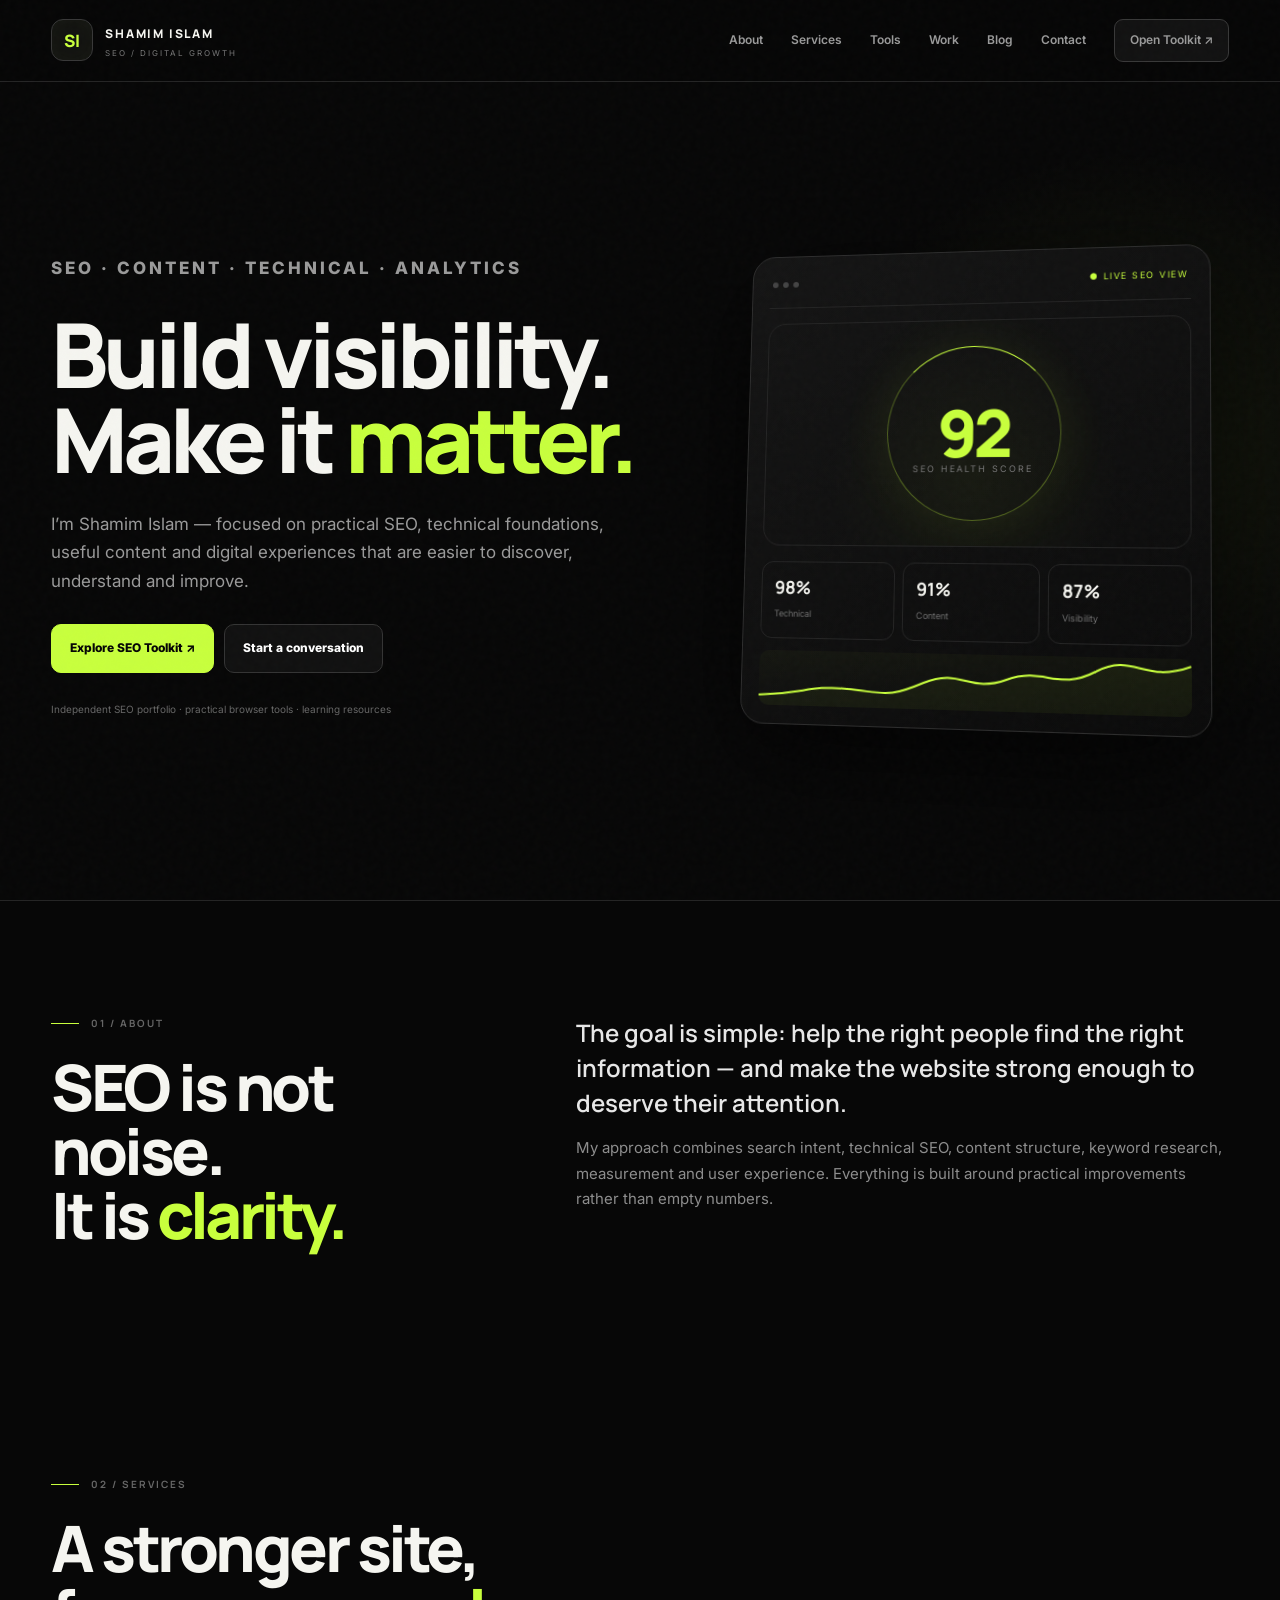
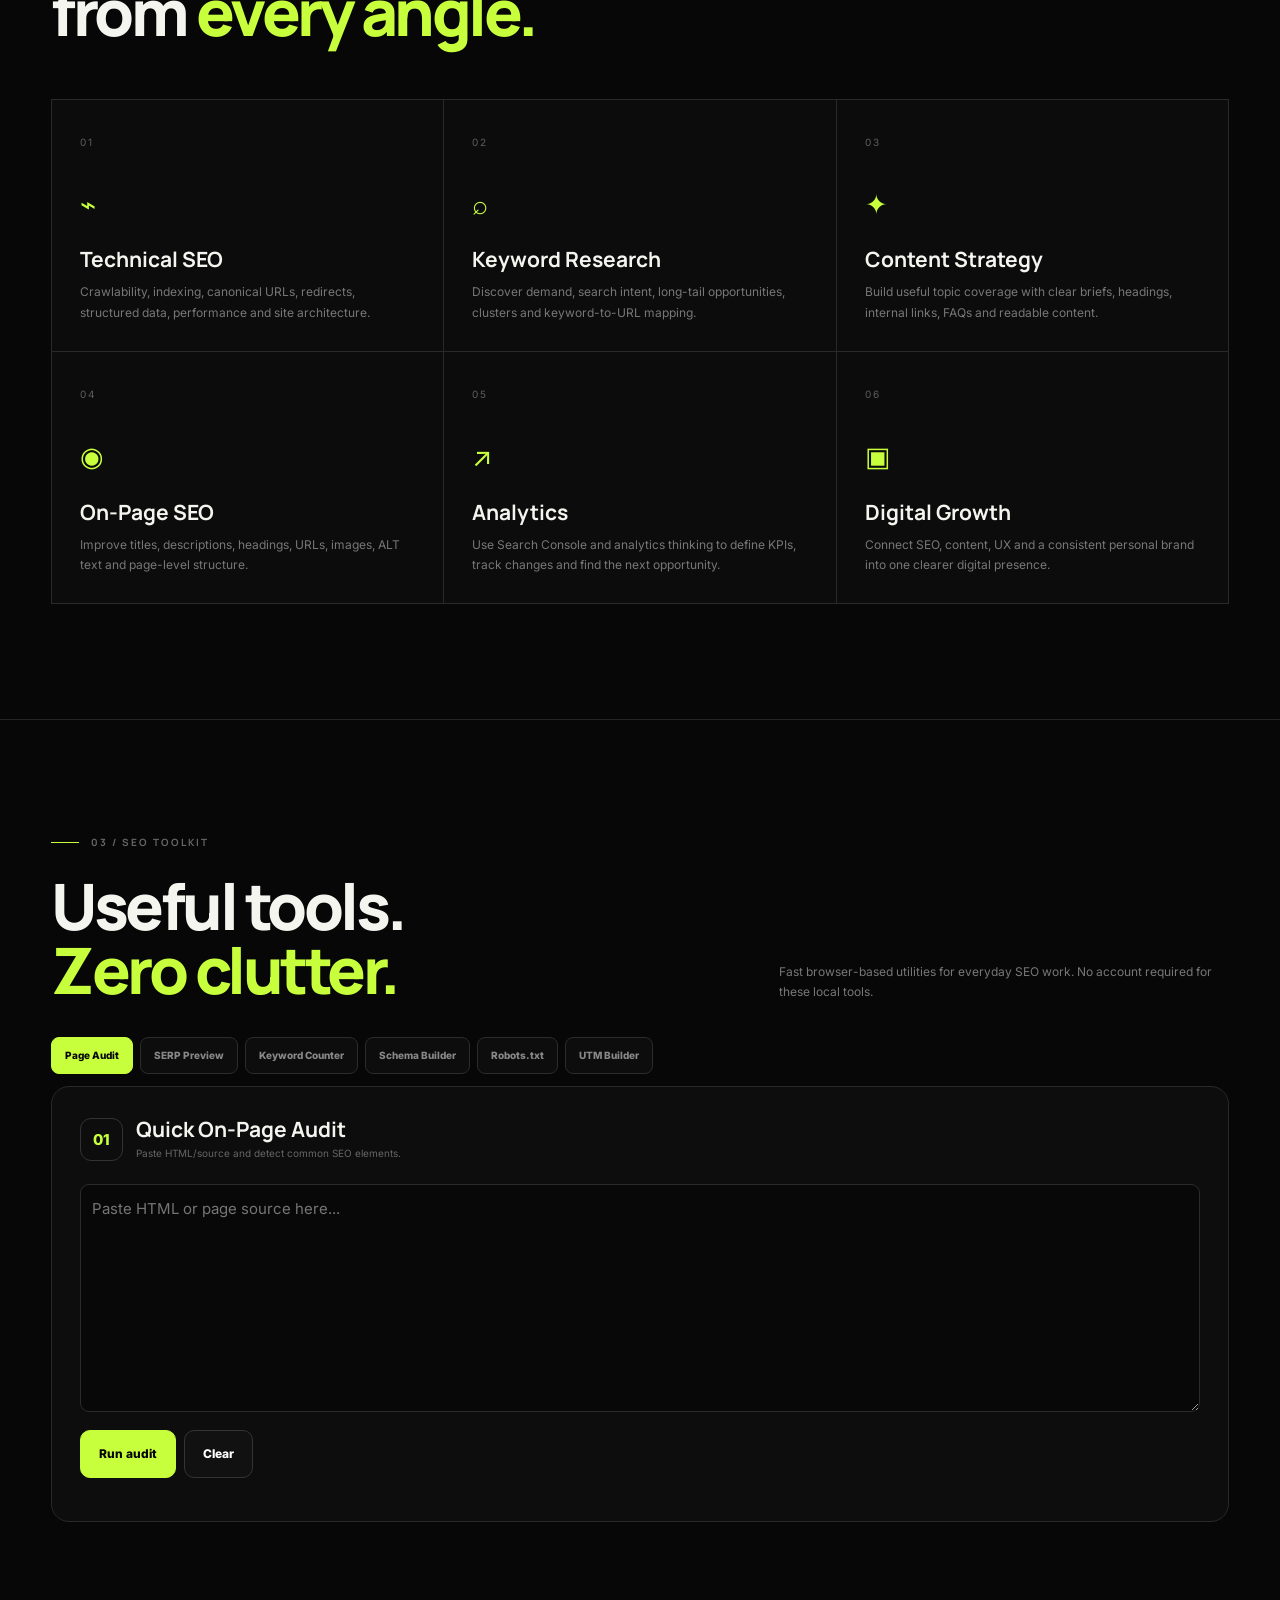
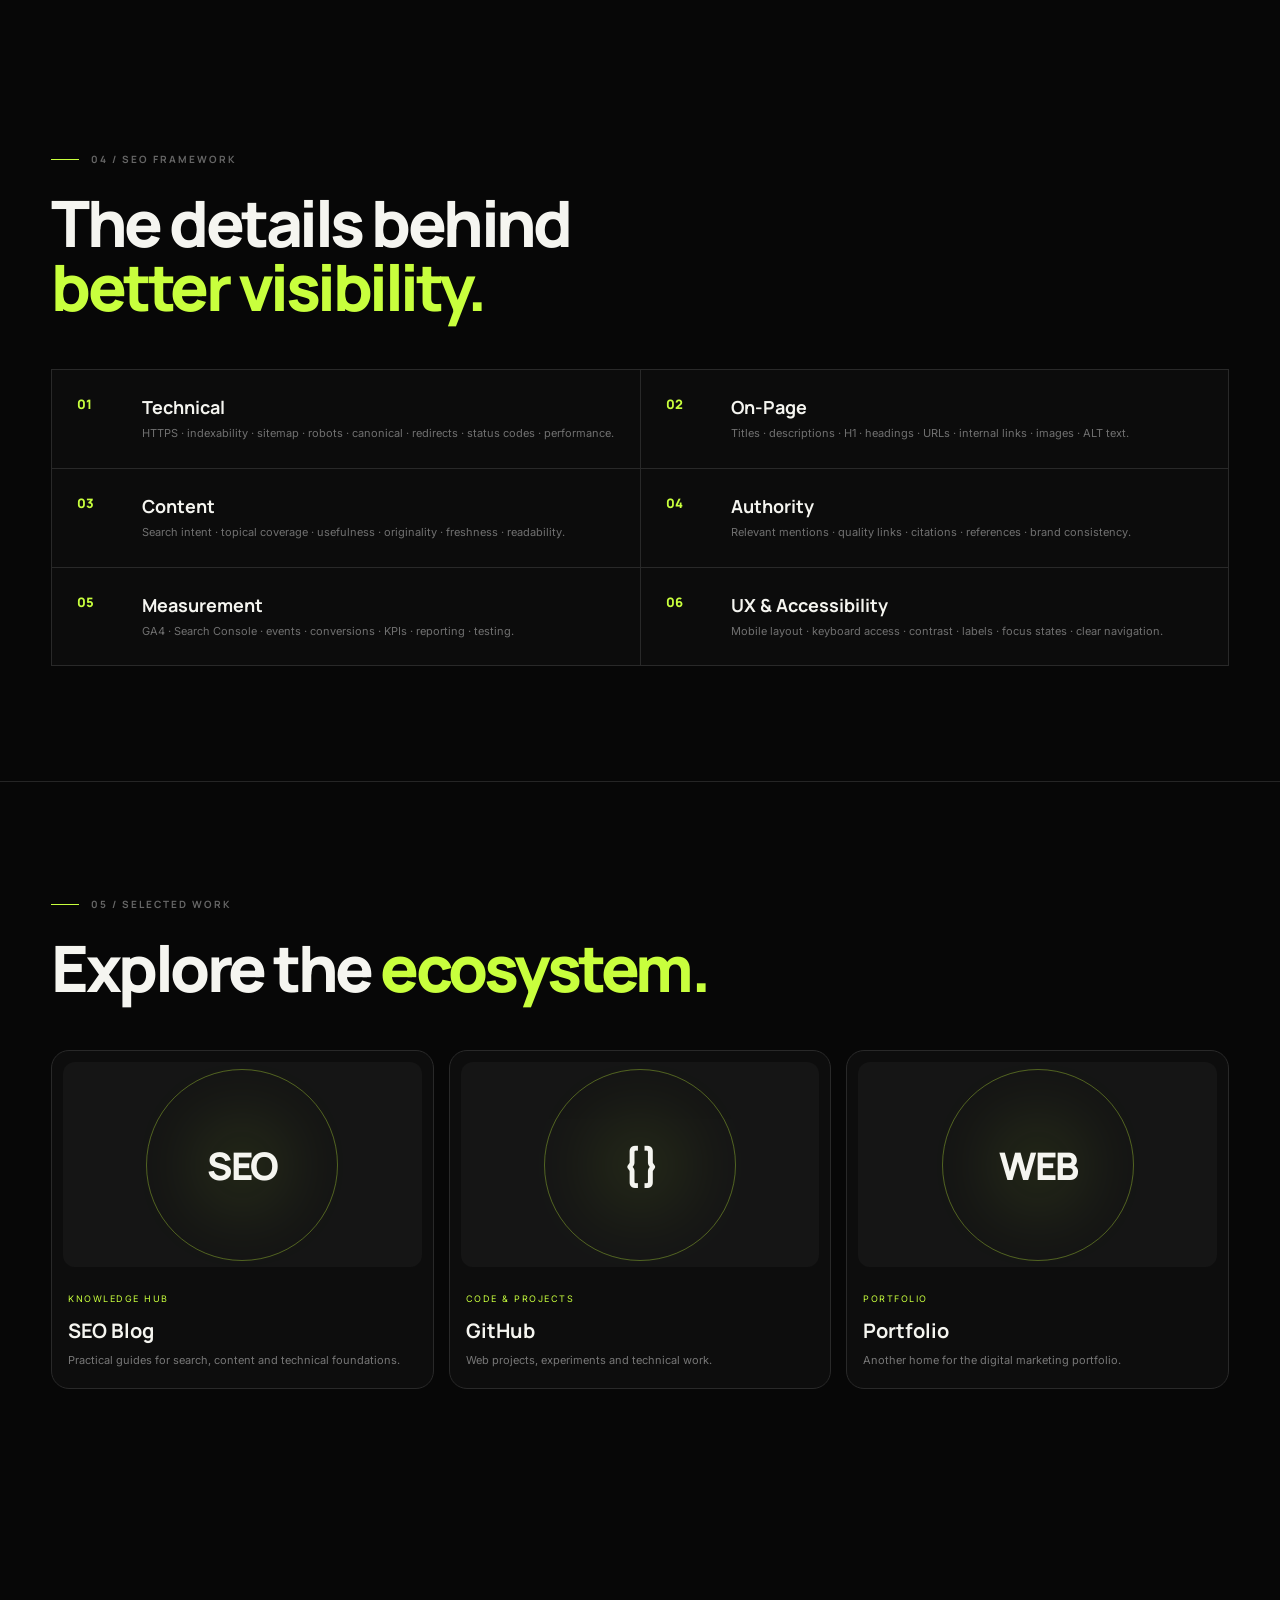
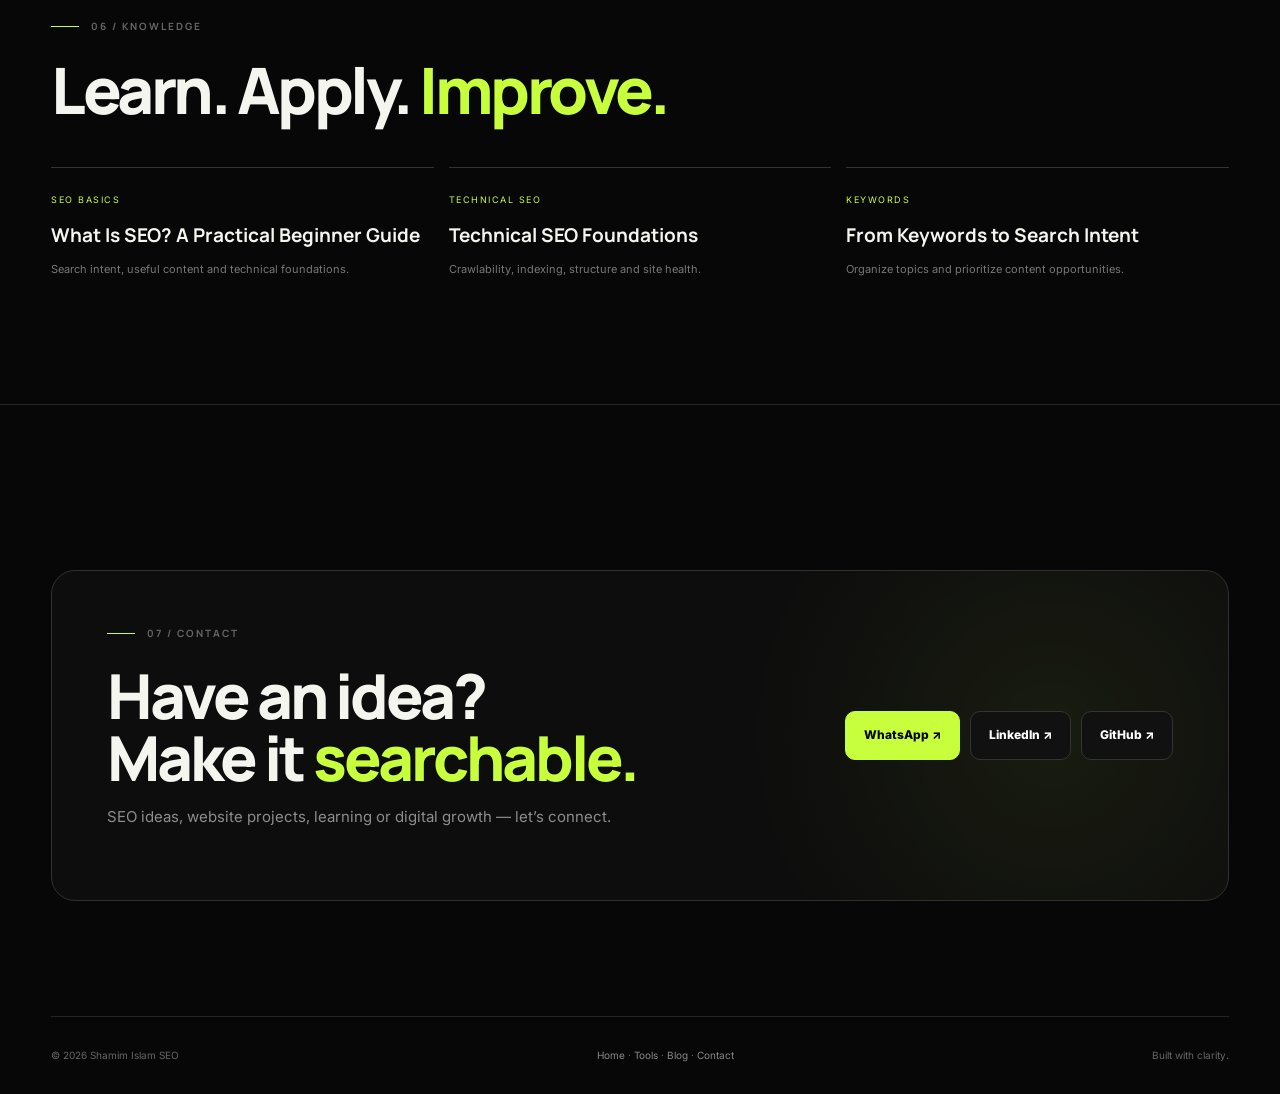
==== commit 4349cc5d: "Completely redesign homepage with premium modern SEO portfolio UI" ====
--- a/index.html
+++ b/index.html
@@ -1,3 +1,3 @@
-<!doctype html><html lang="en"><head><meta charset="utf-8"><meta name="viewport" content="width=device-width,initial-scale=1"><meta name="google-site-verification" content="83art4-FNSVSx7OHyl4aTm2tDBfhGfmmEOHCPIMgnic"><meta name="google-adsense-account" content="ca-pub-7573361603657066"><title>Shamim Islam SEO | SEO Strategy, Digital Marketing & SEO Tools</title><meta name="description" content="Shamim Islam SEO — practical SEO strategy, technical SEO, content, keyword research, analytics and useful browser-based SEO tools."><meta name="author" content="Shamim Islam"><meta name="robots" content="index,follow,max-image-preview:large"><link rel="canonical" href="https://shamimislamseo.github.io/"><meta name="theme-color" content="#070718"><meta property="og:title" content="Shamim Islam SEO | SEO Strategy & Tools"><meta property="og:description" content="SEO strategy, digital marketing, practical guides and useful SEO tools by Shamim Islam."><meta property="og:type" content="website"><meta property="og:url" content="https://shamimislamseo.github.io/"><meta name="twitter:card" content="summary"><script async src="https://pagead2.googlesyndication.com/pagead/js/adsbygoogle.js?client=ca-pub-7573361603657066" crossorigin="anonymous"></script><script type="application/ld+json">{"@context":"https://schema.org","@graph":[{"@type":"Person","@id":"https://shamimislamseo.github.io/#person","name":"Shamim Islam","alternateName":["Shamim Islam SEO","ShamimIslamSEO"],"url":"https://shamimislamseo.github.io/","jobTitle":"SEO Strategist & Digital Marketer","knowsAbout":["SEO","Technical SEO","Keyword research","Content strategy","Search intent","Analytics","Digital marketing"],"sameAs":["https://github.com/shamimislamseo","https://shamimislamseo.netlify.app/","https://www.linkedin.com/in/shamimislamseo/","https://shamimislamseo.blogspot.com/","https://linktr.ee/shamimislamseo"]},{"@type":"WebSite","@id":"https://shamimislamseo.github.io/#website","url":"https://shamimislamseo.github.io/","name":"Shamim Islam SEO","publisher":{"@id":"https://shamimislamseo.github.io/#person"},"inLanguage":"en"}]}</script><link rel="preconnect" href="https://fonts.googleapis.com"><link rel="preconnect" href="https://fonts.gstatic.com" crossorigin><link href="https://fonts.googleapis.com/css2?family=DM+Sans:wght@400;500;600;700&family=Space+Grotesk:wght@400;500;600;700&display=swap" rel="stylesheet"><style>
-:root{--bg:#070718;--bg2:#0d0d27;--card:rgba(18,18,48,.62);--card2:rgba(30,28,69,.7);--text:#f8f7ff;--muted:#aaa8c5;--line:rgba(255,255,255,.1);--cyan:#65f5e3;--violet:#9b7cff;--pink:#ff67c7;--blue:#63a8ff;--shadow:0 25px 80px rgba(0,0,0,.35)}*{box-sizing:border-box}html{scroll-behavior:smooth;scroll-padding-top:80px}body{margin:0;background:radial-gradient(circle at 12% 12%,rgba(101,245,227,.1),transparent 24%),radial-gradient(circle at 88% 8%,rgba(155,124,255,.16),transparent 26%),radial-gradient(circle at 70% 75%,rgba(255,103,199,.07),transparent 22%),var(--bg);color:var(--text);font:15px/1.7 'DM Sans',sans-serif;overflow-x:hidden}body.light{--bg:#f6f7ff;--bg2:#fff;--card:rgba(255,255,255,.7);--card2:rgba(241,239,255,.8);--text:#11132b;--muted:#5d6078;--line:rgba(20,20,50,.12);background:radial-gradient(circle at 10% 10%,#d9fff9,transparent 25%),radial-gradient(circle at 90% 5%,#e9e0ff,transparent 28%),#f6f7ff}.orb-bg{position:fixed;width:420px;height:420px;border-radius:50%;filter:blur(80px);opacity:.18;pointer-events:none;z-index:-1;background:linear-gradient(135deg,var(--cyan),var(--violet),var(--pink));animation:drift 16s ease-in-out infinite alternate}.orb-a{top:10%;left:-180px}.orb-b{right:-180px;bottom:5%;animation-delay:-6s}.wrap{width:min(1180px,92%);margin:auto}.header{position:sticky;top:0;z-index:100;background:rgba(7,7,24,.72);backdrop-filter:blur(22px);border-bottom:1px solid var(--line);display:flex;align-items:center;justify-content:space-between;padding:12px max(4%,calc((100% - 1180px)/2))}.light .header{background:rgba(246,247,255,.75)}.brand{display:flex;align-items:center;gap:10px;text-decoration:none}.mark{width:42px;height:42px;border-radius:14px;display:grid;place-items:center;background:linear-gradient(135deg,var(--cyan),var(--violet) 55%,var(--pink));color:#070718;font:700 21px 'Space Grotesk';box-shadow:0 0 28px rgba(101,245,227,.25);transform:rotate(-4deg)}.mark i{font-style:normal}.brand b{font:700 12px 'Space Grotesk';letter-spacing:1.5px}.brand small{display:block;color:var(--muted);font-size:8px;letter-spacing:2px}.nav{display:flex;align-items:center;gap:20px}.nav a{font-size:12px;font-weight:700;color:var(--muted);text-decoration:none;transition:.2s}.nav a:hover{color:var(--cyan);transform:translateY(-2px)}button,input,textarea,select{font:inherit}.theme,.menu{border:1px solid var(--line);background:var(--card);color:var(--text);cursor:pointer}.theme{width:38px;height:38px;border-radius:50%}.menu{display:none;width:40px;height:40px;border-radius:12px;font-size:19px}.hero{min-height:calc(100vh - 67px);display:grid;grid-template-columns:1.05fr .95fr;align-items:center;gap:35px;position:relative;padding:85px 0}.grid{position:absolute;inset:0;opacity:.18;background-image:linear-gradient(var(--line) 1px,transparent 1px),linear-gradient(90deg,var(--line) 1px,transparent 1px);background-size:55px 55px;mask-image:radial-gradient(circle at 65% 45%,#000,transparent 72%);pointer-events:none}.eyebrow{color:var(--cyan);font-size:10px;font-weight:700;letter-spacing:2.8px;margin:0 0 17px}.hero h1,.heading h2{font:600 clamp(44px,6.2vw,78px)/1.02 'Space Grotesk';letter-spacing:-3.8px;margin:0}.hero h1 .grad,.heading h2 .grad{background:linear-gradient(90deg,var(--cyan),var(--violet),var(--pink));background-size:200%;-webkit-background-clip:text;background-clip:text;color:transparent;animation:hue 7s linear infinite}.lead{max-width:620px;color:var(--muted);font-size:17px;margin:25px 0}.actions{display:flex;gap:11px;flex-wrap:wrap}.btn{display:inline-flex;align-items:center;justify-content:center;gap:9px;padding:12px 18px;border-radius:12px;border:1px solid var(--line);background:var(--card);color:var(--text);text-decoration:none;font-weight:700;font-size:12px;cursor:pointer;transition:.25s;box-shadow:0 8px 30px rgba(0,0,0,.08)}.btn:hover{transform:translateY(-4px) scale(1.02);box-shadow:0 15px 35px rgba(0,0,0,.2)}.primary{background:linear-gradient(135deg,var(--cyan),var(--violet));color:#07101b;border-color:transparent}.hero-note{color:var(--muted);font-size:11px}.visual{height:480px;position:relative;display:grid;place-items:center;perspective:1000px}.scene{position:relative;width:380px;height:380px;transform-style:preserve-3d;animation:float 7s ease-in-out infinite}.sphere{position:absolute;inset:70px;border-radius:50%;background:radial-gradient(circle at 30% 25%,#fff 0 2%,var(--cyan) 4%,rgba(101,245,227,.5) 14%,rgba(155,124,255,.35) 38%,rgba(10,8,35,.2) 68%,transparent 72%);box-shadow:0 0 70px rgba(101,245,227,.3),inset -25px -25px 70px rgba(155,124,255,.35);transform:translateZ(35px)}.ring{position:absolute;inset:35px;border:1px solid rgba(101,245,227,.45);border-radius:50%;transform:rotateX(68deg) rotateY(12deg);animation:spin 13s linear infinite}.ring.r2{inset:5px;border-color:rgba(155,124,255,.4);transform:rotateX(68deg) rotateZ(45deg);animation-direction:reverse;animation-duration:19s}.ring.r3{inset:80px;border-style:dashed;border-color:rgba(255,103,199,.45);transform:rotateY(70deg);animation-duration:10s}.orbit-dot{position:absolute;width:13px;height:13px;border-radius:50%;background:var(--pink);box-shadow:0 0 20px var(--pink);top:45px;left:52%;animation:orbit 5s linear infinite}.core{position:absolute;left:50%;top:50%;transform:translate(-50%,-50%) translateZ(80px);width:170px;height:170px;border-radius:50%;display:grid;place-items:center;text-align:center;background:rgba(9,8,35,.58);border:1px solid rgba(255,255,255,.18);backdrop-filter:blur(14px);box-shadow:0 25px 80px rgba(0,0,0,.4),inset 0 0 35px rgba(101,245,227,.08)}.core strong{font:700 52px 'Space Grotesk';background:linear-gradient(135deg,var(--cyan),var(--violet));-webkit-background-clip:text;background-clip:text;color:transparent;line-height:1}.core span{font-size:10px;letter-spacing:2px}.float{position:absolute;padding:13px 15px;border:1px solid var(--line);background:var(--card);backdrop-filter:blur(18px);border-radius:15px;box-shadow:var(--shadow);z-index:4;animation:bob 4s ease-in-out infinite}.f1{right:-15px;top:65px}.f2{left:-5px;bottom:60px;animation-delay:-1.5s}.float b{display:block;font-size:12px}.float small{color:var(--muted);font-size:10px}.float em{display:inline-grid;place-items:center;width:31px;height:31px;border-radius:10px;background:linear-gradient(135deg,var(--cyan),var(--violet));color:#07101b;font-style:normal;margin-right:8px}.section{padding:105px 0}.band{background:rgba(255,255,255,.02);border-block:1px solid var(--line)}.two{display:grid;grid-template-columns:.8fr 1.2fr;gap:80px}.heading h2{font-size:clamp(36px,4.5vw,58px);letter-spacing:-2.6px}.muted{color:var(--muted)}.large{font:500 22px/1.55 'Space Grotesk'}.services,.checks,.work,.articles{display:grid;gap:16px}.services{grid-template-columns:repeat(3,1fr)}.card{position:relative;overflow:hidden;border:1px solid var(--line);background:var(--card);backdrop-filter:blur(18px);border-radius:19px;padding:23px;transition:transform .25s,border-color .25s,box-shadow .25s;transform-style:preserve-3d}.card:before{content:"";position:absolute;width:180px;height:180px;right:-90px;top:-100px;border-radius:50%;background:radial-gradient(circle,var(--violet),transparent 68%);opacity:.12;transition:.35s}.card:hover{transform:translateY(-9px) rotateX(2deg) rotateY(-2deg);border-color:rgba(101,245,227,.35);box-shadow:0 25px 65px rgba(0,0,0,.22)}.card:hover:before{transform:scale(1.4);opacity:.22}.icon,.tool-icon{color:var(--cyan);font-size:27px;text-shadow:0 0 18px rgba(101,245,227,.35)}.card h3{font:600 20px 'Space Grotesk';margin:27px 0 8px}.card p{color:var(--muted);font-size:13px}.card a{color:var(--cyan);font-size:11px;font-weight:700;text-decoration:none}.tool-tabs{display:flex;gap:8px;flex-wrap:wrap;margin:30px 0 13px}.tab{padding:10px 14px;border-radius:10px;border:1px solid var(--line);background:var(--card);color:var(--muted);cursor:pointer;font-size:11px;font-weight:700;transition:.2s}.tab:hover{transform:translateY(-2px)}.tab.active{background:linear-gradient(135deg,var(--cyan),var(--violet));color:#07101b;border-color:transparent}.tool{display:none;border:1px solid var(--line);background:var(--card);backdrop-filter:blur(18px);padding:26px;border-radius:19px;box-shadow:var(--shadow)}.tool.active{display:block;animation:pop .4s ease}.tool h3{font:600 23px 'Space Grotesk';margin:0}.tool-head{display:flex;gap:14px;align-items:flex-start;margin-bottom:18px}.tool-head p{color:var(--muted);margin:3px 0;font-size:12px}.tool-icon{display:grid;place-items:center;width:45px;height:45px;border-radius:13px;background:var(--card2);font-size:22px}.input,.form input,.form textarea,.form select{width:100%;border:1px solid var(--line);background:rgba(3,4,18,.5);color:var(--text);border-radius:11px;padding:11px;outline:none}.light .input,.light .form input,.light .form textarea,.light .form select{background:rgba(255,255,255,.7)}.input{resize:vertical}.form{display:grid;grid-template-columns:1fr 1fr;gap:12px}.form label{display:grid;gap:6px;color:var(--muted);font-size:11px;font-weight:700}.form .full{grid-column:1/-1}.tool-actions{display:flex;gap:9px;margin:12px 0}.results{display:grid;grid-template-columns:repeat(4,1fr);gap:9px;margin-top:15px}.result{padding:12px;border:1px solid var(--line);border-radius:11px;background:rgba(4,5,20,.35)}.result.good{border-color:rgba(101,245,227,.35)}.result.warn{border-color:rgba(255,199,90,.35)}.result span{font-size:17px}.result b,.result small{display:block}.result small{color:var(--muted);font-size:10px}.serp{margin-top:20px;background:#fff;color:#202124;border-radius:12px;padding:18px;max-width:720px;box-shadow:0 20px 50px rgba(0,0,0,.2)}.serp-url{font-size:12px;color:#3c4043}.serp-title{font-size:20px;color:#1a0dab;margin:3px 0}.serp-desc{font-size:13px;color:#4d5156}.counter{display:grid;grid-template-columns:repeat(4,1fr);gap:10px;margin-top:15px}.counter div{padding:17px;border:1px solid var(--line);border-radius:11px}.counter b{font:700 24px 'Space Grotesk';display:block;color:var(--cyan)}.counter span{font-size:10px;color:var(--muted)}.words{display:flex;gap:7px;flex-wrap:wrap;margin-top:15px}.words span{padding:5px 8px;border:1px solid var(--line);border-radius:20px;font-size:10px}.words i{color:var(--cyan);font-style:normal}.code{white-space:pre-wrap;overflow:auto;background:rgba(3,4,18,.6);border:1px solid var(--line);padding:15px;border-radius:11px;margin-top:15px;color:#cfe2f7;font-size:11px}.out{margin-top:14px;padding:12px;border:1px solid var(--line);border-radius:10px;word-break:break-all}.out a{color:var(--cyan)}.checks{grid-template-columns:repeat(3,1fr)}.check{padding:20px;border:1px solid var(--line);border-radius:17px;background:var(--card);transition:.25s}.check:hover{transform:translateY(-6px);box-shadow:var(--shadow)}.check span{color:var(--violet);font-weight:700;font-size:11px}.check h3{font:600 18px 'Space Grotesk';margin:13px 0 4px}.check p{color:var(--muted);font-size:12px}.work{grid-template-columns:repeat(3,1fr)}.work .card{padding:12px}.art{height:165px;border-radius:13px;display:grid;place-items:center;background:linear-gradient(135deg,#101737,#221541 55%,#102f39);font:700 50px 'Space Grotesk';color:var(--cyan);position:relative;overflow:hidden}.art:after{content:"";position:absolute;width:160px;height:160px;border:1px solid rgba(101,245,227,.35);border-radius:50%;animation:spin 9s linear infinite}.art small{display:block;position:absolute;margin-top:118px;font:10px 'DM Sans';color:#b9c8d5;letter-spacing:1px}.articles{grid-template-columns:repeat(3,1fr)}.article{padding:22px}.article small{color:var(--violet);letter-spacing:1.5px}.article h3{font:600 20px 'Space Grotesk'}.contact{display:flex;justify-content:space-between;align-items:center;gap:25px;padding:55px;border:1px solid var(--line);border-radius:25px;background:radial-gradient(circle at 88% 15%,rgba(101,245,227,.13),transparent 26%),radial-gradient(circle at 10% 80%,rgba(155,124,255,.12),transparent 28%),var(--card);box-shadow:var(--shadow)}.footer{border-top:1px solid var(--line);padding:30px 0;display:flex;justify-content:space-between;gap:20px;flex-wrap:wrap;color:var(--muted);font-size:11px}.footer a{text-decoration:none}.reveal{opacity:0;transform:translateY(20px) scale(.98);transition:opacity .7s ease,transform .7s cubic-bezier(.2,.8,.2,1)}.reveal.show{opacity:1;transform:none}.noscript{padding:8px;text-align:center;background:var(--violet);color:#fff;font-size:12px}@keyframes spin{to{transform:rotate(360deg)}}@keyframes orbit{to{transform:rotate(360deg) translateX(170px) rotate(-360deg)}}@keyframes float{0%,100%{transform:rotateX(2deg) rotateY(-4deg) translateY(0)}50%{transform:rotateX(-3deg) rotateY(4deg) translateY(-13px)}}@keyframes bob{0%,100%{transform:translateY(0)}50%{transform:translateY(-10px)}}@keyframes drift{to{transform:translate(260px,100px) scale(1.15)}}@keyframes hue{to{background-position:200% center}}@keyframes pop{from{opacity:0;transform:translateY(8px) scale(.99)}to{opacity:1;transform:none}}@media(max-width:850px){.nav{display:none;position:absolute;top:67px;left:0;right:0;padding:18px;background:rgba(7,7,24,.96);backdrop-filter:blur(20px);border-bottom:1px solid var(--line);flex-direction:column;align-items:flex-start}.light .nav{background:rgba(246,247,255,.97)}.nav.open{display:flex}.menu{display:block}.hero{grid-template-columns:1fr;padding:65px 0}.visual{height:400px}.two{grid-template-columns:1fr;gap:35px}.services,.checks,.work,.articles{grid-template-columns:1fr 1fr}.contact{display:block;padding:30px}.contact .actions{margin-top:22px}}@media(max-width:560px){.hero h1{font-size:46px}.visual{height:330px}.scene{transform:scale(.76)}.f1{right:-5px;top:15px}.f2{left:-5px;bottom:15px}.services,.checks,.work,.articles,.results,.counter,.form{grid-template-columns:1fr}.form .full{grid-column:auto}.section{padding:75px 0}.contact{margin:0 4%}.footer{margin:0 4%}}
-</style></head><body><div class="orb-bg orb-a"></div><div class="orb-bg orb-b"></div><header class="header"><a class="brand" href="#home"><span class="mark">S<i>·</i></span><span><b>SHAMIM ISLAM</b><small>SEO & DIGITAL</small></span></a><button class="menu" aria-label="Menu">☰</button><nav class="nav"><a href="#about">About</a><a href="#services">Services</a><a href="#tools">Tools</a><a href="#work">Work</a><a href="blog/">Blog</a><a href="#contact">Contact</a><button class="theme" aria-label="Theme">☼</button></nav></header><main><section id="home" class="hero wrap"><div class="grid"></div><div class="reveal"><p class="eyebrow">SEO · CONTENT · ANALYTICS · DIGITAL</p><h1>Make your next<br>move <span class="grad">searchable.</span></h1><p class="lead">I’m Shamim Islam — building clearer digital experiences through practical SEO, useful content, technical foundations and data-led decisions.</p><div class="actions"><a class="btn primary" href="#tools">Explore SEO tools ↗</a><a class="btn" href="#contact">Work with me</a></div><p class="hero-note">✦ Strategy · structure · content · measurement</p></div><div class="visual reveal"><div class="scene"><div class="sphere"></div><div class="ring"></div><div class="ring r2"></div><div class="ring r3"></div><div class="orbit-dot"></div><div class="core"><div><strong>⌕</strong><span>SEARCH<br>VISIBILITY</span></div></div></div><div class="float f1"><em>↗</em><b>Find · Improve · Measure</b><small>SEO focus</small></div><div class="float f2"><em>✦</em><b>Premium SEO toolkit</b><small>Practical browser tools</small></div></div></section><section id="about" class="section wrap two reveal"><div class="heading"><p class="eyebrow">01 / ABOUT</p><h2>Digital visibility,<br><span class="grad">built with intention.</span></h2></div><div><p class="large">Good SEO is more than rankings. It connects the right people with genuinely helpful information through a website that is clear, accessible and technically sound.</p><p class="muted">My focus is practical search strategy: understand the audience, make the site easy to discover, publish content that answers real questions and use performance data to decide what to improve next.</p><a class="btn" href="blog/">Explore the knowledge hub →</a></div></section><section id="services" class="section band"><div class="wrap"><div class="heading reveal"><p class="eyebrow">02 / SERVICES</p><h2>Strategy meets <span class="grad">execution.</span></h2><p class="muted">A complete foundation for a stronger, more useful digital presence.</p></div><div class="services"><article class="card reveal"><span class="icon">⌘</span><h3>Technical SEO</h3><p>Crawlability, indexing, site architecture, redirects, page experience and structured data.</p><a href="blog/technical-seo.html">Learn more ↗</a></article><article class="card reveal"><span class="icon">✎</span><h3>Content Strategy</h3><p>Search intent, topical coverage, briefs, internal links and useful information architecture.</p><a href="blog/seo-basics.html">Learn more ↗</a></article><article class="card reveal"><span class="icon">⌕</span><h3>Keyword Research</h3><p>Discover demand, group terms, map intent and prioritize topics by opportunity.</p><a href="blog/keyword-research.html">Learn more ↗</a></article><article class="card reveal"><span class="icon">◉</span><h3>Analytics & Tracking</h3><p>GA4, Search Console thinking, KPI planning and measurement frameworks.</p><a href="#tools">Use tools ↗</a></article><article class="card reveal"><span class="icon">▤</span><h3>On-Page SEO</h3><p>Titles, descriptions, headings, URLs, links, images, ALT text and content structure.</p><a href="#audit">Audit a page ↗</a></article><article class="card reveal"><span class="icon">↗</span><h3>Search Visibility</h3><p>Improve discoverability through useful, trustworthy and well-structured content.</p><a href="#work">View work ↗</a></article></div></div></section><section id="tools" class="section wrap"><div class="heading reveal"><p class="eyebrow">03 / SEO TOOLKIT</p><h2>Useful tools, <span class="grad">right here.</span></h2><p class="muted">Quick browser-based utilities. These run locally in your browser; no account is needed.</p></div><div class="tool-tabs reveal"><button class="tab active" data-t="audit">Page Audit</button><button class="tab" data-t="serp">SERP Preview</button><button class="tab" data-t="count">Keyword Counter</button><button class="tab" data-t="schema">Schema Builder</button><button class="tab" data-t="robots">Robots.txt</button><button class="tab" data-t="utm">UTM Builder</button></div><div class="tool active" id="t-audit"><div class="tool-head"><span class="tool-icon">⌁</span><div><h3>Quick On-Page Audit</h3><p>Paste HTML/source and check common SEO elements.</p></div></div><textarea id="auditInput" class="input" rows="8" placeholder="Paste HTML or source here..."></textarea><div class="tool-actions"><button class="btn primary" id="runAudit">Run audit</button><button class="btn" id="clearAudit">Clear</button></div><div id="auditResults" class="results"></div></div><div class="tool" id="t-serp"><div class="tool-head"><span class="tool-icon">⌕</span><div><h3>Google SERP Preview</h3><p>Preview title, URL and description.</p></div></div><div class="form"><label>Title<input id="st" maxlength="60" value="Shamim Islam SEO | SEO Strategy & Digital Marketing"></label><label>URL<input id="su" value="https://shamimislamseo.github.io/"></label><label class="full">Description<textarea id="sd" maxlength="160" rows="3">Practical SEO strategy, useful content, technical SEO and digital marketing resources by Shamim Islam.</textarea></label></div><div class="serp"><div class="serp-url" id="pu">https://shamimislamseo.github.io/</div><div class="serp-title" id="pt">Shamim Islam SEO | SEO Strategy & Digital Marketing</div><div class="serp-desc" id="pd">Practical SEO strategy, useful content, technical SEO and digital marketing resources by Shamim Islam.</div></div></div><div class="tool" id="t-count"><div class="tool-head"><span class="tool-icon">#</span><div><h3>Keyword & Content Counter</h3><p>Words, characters, sentences, reading time and repeated terms.</p></div></div><textarea id="ct" class="input" rows="9" placeholder="Paste content here..."></textarea><div class="counter"><div><b id="wc">0</b><span>Words</span></div><div><b id="cc">0</b><span>Characters</span></div><div><b id="sc">0</b><span>Sentences</span></div><div><b id="rt">0 min</b><span>Reading time</span></div></div><div id="words" class="words"></div></div><div class="tool" id="t-schema"><div class="tool-head"><span class="tool-icon">◇</span><div><h3>Schema Builder</h3><p>Generate basic Person, WebSite or Article JSON-LD.</p></div></div><div class="form"><label>Type<select id="sct"><option>Person</option><option>WebSite</option><option>Article</option></select></label><label>Name<input id="scn" value="Shamim Islam SEO"></label><label>URL<input id="scu" value="https://shamimislamseo.github.io/"></label><label>Description<input id="scd" value="SEO strategy, digital marketing and useful search resources."></label></div><button class="btn primary" id="schemaBtn">Generate JSON-LD</button><pre id="schemaOut" class="code"></pre></div><div class="tool" id="t-robots"><div class="tool-head"><span class="tool-icon">▤</span><div><h3>Robots.txt Generator</h3><p>Generate a simple robots file.</p></div></div><div class="form"><label>User-agent<select id="ra"><option>*</option><option>Googlebot</option><option>Bingbot</option></select></label><label>Rule<select id="rr"><option>Allow</option><option>Disallow</option></select></label><label class="full">Path<input id="rp" value="/"></label><label class="full">Sitemap URL<input id="rs" value="https://shamimislamseo.github.io/sitemap.xml"></label></div><button class="btn primary" id="robotBtn">Generate robots.txt</button><pre id="robotOut" class="code"></pre></div><div class="tool" id="t-utm"><div class="tool-head"><span class="tool-icon">↗</span><div><h3>UTM Link Builder</h3><p>Create campaign URLs quickly.</p></div></div><div class="form"><label class="full">Website URL<input id="uu" value="https://shamimislamseo.github.io/"></label><label>Source<input id="us" placeholder="facebook"></label><label>Medium<input id="um" placeholder="social"></label><label>Campaign<input id="uc" placeholder="seo-launch"></label><label>Term<input id="ut" placeholder="optional"></label><label>Content<input id="ux" placeholder="optional"></label></div><button class="btn primary" id="utmBtn">Build campaign URL</button><div id="utmOut" class="out"></div></div></section><section id="audit" class="section band"><div class="wrap"><div class="heading reveal"><p class="eyebrow">04 / SEO CHECKLIST</p><h2>What a good site should <span class="grad">cover.</span></h2><p class="muted">A practical A–Z review list for your next website audit.</p></div><div class="checks"><div class="check reveal"><span>01</span><h3>Technical</h3><p>HTTPS · indexability · canonical · sitemap · robots · redirects · status codes · Core Web Vitals</p></div><div class="check reveal"><span>02</span><h3>On-Page</h3><p>Title · meta description · H1 · headings · URLs · internal links · images · ALT</p></div><div class="check reveal"><span>03</span><h3>Content</h3><p>Search intent · topical coverage · originality · usefulness · freshness · readability</p></div><div class="check reveal"><span>04</span><h3>Authority</h3><p>Relevant mentions · quality links · brand consistency · citations · references</p></div><div class="check reveal"><span>05</span><h3>Measurement</h3><p>GA4 · Search Console · conversions · events · KPIs · reporting · testing</p></div><div class="check reveal"><span>06</span><h3>UX & Accessibility</h3><p>Mobile layout · keyboard access · contrast · labels · focus states · clear navigation</p></div></div></div></section><section id="work" class="section wrap"><div class="heading reveal"><p class="eyebrow">05 / SELECTED WORK</p><h2>Explore my <span class="grad">digital footprint.</span></h2></div><div class="work"><a class="card" href="blog/"><small>KNOWLEDGE HUB</small><div class="art">SEO<small>Search · Learn · Improve</small></div><h3>SEO Blog</h3><p>Practical guides to build search knowledge.</p></a><a class="card" href="https://github.com/shamimislamseo" target="_blank" rel="noopener"><small>CODE & EXPERIMENTS</small><div class="art">{ }</div><h3>GitHub Projects</h3><p>Web projects and technical experiments.</p></a><a class="card" href="https://shamimislamseo.netlify.app/" target="_blank" rel="noopener"><small>PORTFOLIO</small><div class="art">WEB</div><h3>Portfolio Website</h3><p>Another view of my digital marketing work.</p></a></div></section><section class="section band"><div class="wrap"><div class="heading reveal"><p class="eyebrow">06 / FROM THE BLOG</p><h2>Learn the <span class="grad">fundamentals.</span></h2></div><div class="articles"><a class="card article reveal" href="blog/seo-basics.html"><small>SEO BASICS</small><h3>What Is SEO? A Practical Beginner Guide</h3><p>Search intent, useful content and technical foundations.</p></a><a class="card article reveal" href="blog/technical-seo.html"><small>TECHNICAL SEO</small><h3>Technical SEO Foundations</h3><p>Crawlability, indexing, structure and site health.</p></a><a class="card article reveal" href="blog/keyword-research.html"><small>KEYWORDS</small><h3>From Keywords to Search Intent</h3><p>Organize topics and prioritize content opportunities.</p></a></div></div></section><section id="contact" class="section wrap"><div class="contact reveal"><div><p class="eyebrow">07 / CONTACT</p><h2 class="heading">Let’s make your<br><span class="grad">next step clearer.</span></h2><p class="muted">Connect for SEO ideas, website projects or digital marketing learning.</p></div><div class="actions"><a class="btn primary" href="https://wa.me/+8801402570044" target="_blank" rel="noopener">WhatsApp ↗</a><a class="btn" href="https://www.linkedin.com/in/shamimislamseo/" target="_blank" rel="noopener">LinkedIn ↗</a><a class="btn" href="https://github.com/shamimislamseo" target="_blank" rel="noopener">GitHub ↗</a></div></div></section></main><footer class="footer wrap"><span>© <span id="year"></span> Shamim Islam SEO</span><span><a href="#home">Home</a> · <a href="#tools">Tools</a> · <a href="blog/">Blog</a> · <a href="#contact">Contact</a></span><span>Built for the web.</span></footer><script>const $=s=>document.querySelector(s),$$=s=>document.querySelectorAll(s);$('#year').textContent=new Date().getFullYear();const menu=$('.menu'),nav=$('.nav');menu.onclick=()=>{nav.classList.toggle('open');menu.textContent=nav.classList.contains('open')?'×':'☰'};$$('.nav a').forEach(a=>a.onclick=()=>nav.classList.remove('open'));const theme=$('.theme');theme.onclick=()=>{document.body.classList.toggle('light');theme.textContent=document.body.classList.contains('light')?'☾':'☼'};if('IntersectionObserver'in window){const io=new IntersectionObserver(es=>es.forEach(e=>{if(e.isIntersecting){e.target.classList.add('show');io.unobserve(e.target)}}),{threshold:.08});$$('.reveal').forEach(e=>io.observe(e))}else $$('.reveal').forEach(e=>e.classList.add('show'));$$('.tab').forEach(b=>b.onclick=()=>{$$('.tab').forEach(x=>x.classList.remove('active'));$$('.tool').forEach(x=>x.classList.remove('active'));b.classList.add('active');$('#t-'+b.dataset.t).classList.add('active')});$('#runAudit').onclick=()=>{const s=$('#auditInput').value;const tests=[['Title',/<title[^>]*>[\s\S]{1,120}<\/title>/i.test(s),'Add a title tag'],['Meta description',/<meta[^>]+name=["\']description["\']/i.test(s),'Add a meta description'],['H1',/<h1\b/i.test(s),'Add a descriptive H1'],['Canonical',/rel=["\']canonical["\']/i.test(s),'Add canonical when appropriate'],['Viewport',/name=["\']viewport["\']/i.test(s),'Add responsive viewport'],['Image ALT',!/<img(?![^>]*\balt=)[^>]*>/i.test(s),'Review image ALT text'],['Robots',/robots[^>]*index/i.test(s),'Review robots directives'],['Schema',/application\/ld\+json/i.test(s),'Consider structured data']];$('#auditResults').innerHTML=tests.map(t=>`<div class="result ${t[1]?'good':'warn'}"><span>${t[1]?'✓':'!'}</span><b>${t[0]}</b><small>${t[1]?'Detected':t[2]}</small></div>`).join('')};$('#clearAudit').onclick=()=>{$('#auditInput').value='';$('#auditResults').innerHTML=''};function serp(){pt.textContent=st.value;pd.textContent=sd.value;pu.textContent=su.value}const st=$('#st'),sd=$('#sd'),su=$('#su'),pt=$('#pt'),pd=$('#pd'),pu=$('#pu');[st,sd,su].forEach(x=>x.oninput=serp);$('#ct').oninput=()=>{const t=$('#ct').value.trim(),w=t?t.split(/\s+/).length:0;$('#wc').textContent=w;$('#cc').textContent=t.length;$('#sc').textContent=t?t.split(/[.!?]+/).filter(Boolean).length:0;$('#rt').textContent=(w?Math.max(1,Math.ceil(w/200)):0)+' min';const m={};(t.toLowerCase().match(/[a-z0-9]{3,}/g)||[]).forEach(x=>m[x]=(m[x]||0)+1);$('#words').innerHTML=Object.entries(m).sort((a,b)=>b[1]-a[1]).slice(0,12).map(x=>`<span>${x[0]} <i>${x[1]}</i></span>`).join('')};$('#schemaBtn').onclick=()=>{const type=$('#sct').value,name=$('#scn').value,url=$('#scu').value,description=$('#scd').value;let o={'@context':'https://schema.org','@type':type,name,url,description};if(type==='Person')o.jobTitle='SEO Strategist & Digital Marketer';if(type==='Article')o.headline=name;$('#schemaOut').textContent=JSON.stringify(o,null,2)};$('#robotBtn').onclick=()=>$('#robotOut').textContent=`User-agent: ${$('#ra').value}\n${$('#rr').value}: ${$('#rp').value}\n\nSitemap: ${$('#rs').value}`;$('#utmBtn').onclick=()=>{try{const u=new URL($('#uu').value);[['utm_source','us'],['utm_medium','um'],['utm_campaign','uc'],['utm_term','ut'],['utm_content','ux']].forEach(([k,id])=>{if($('#'+id).value)u.searchParams.set(k,$('#'+id).value)});$('#utmOut').innerHTML=`<a href="${u.href}" target="_blank" rel="noopener">${u.href}</a>`}catch(e){$('#utmOut').textContent='Please enter a valid URL.'}};document.addEventListener('pointermove',e=>{const s=document.querySelector('.scene');if(!s||innerWidth<850)return;const x=(e.clientX/innerWidth-.5)*8,y=(e.clientY/innerHeight-.5)*-8;s.style.transform=`rotateX(${y}deg) rotateY(${x}deg)`});</script></body></html>+<!doctype html><html lang="en"><head><meta charset="utf-8"><meta name="viewport" content="width=device-width,initial-scale=1"><meta name="google-site-verification" content="83art4-FNSVSx7OHyl4aTm2tDBfhGfmmEOHCPIMgnic"><meta name="google-adsense-account" content="ca-pub-7573361603657066"><title>Shamim Islam SEO — SEO Strategy & Digital Growth</title><meta name="description" content="Shamim Islam SEO — modern SEO strategy, technical SEO, content, keyword research and practical browser-based tools."><meta name="author" content="Shamim Islam"><meta name="robots" content="index,follow,max-image-preview:large"><link rel="canonical" href="https://shamimislamseo.github.io/"><meta name="theme-color" content="#070707"><meta property="og:title" content="Shamim Islam SEO — SEO Strategy & Digital Growth"><meta property="og:description" content="SEO strategy, technical SEO, content and practical SEO tools by Shamim Islam."><meta property="og:type" content="website"><meta property="og:url" content="https://shamimislamseo.github.io/"><meta name="twitter:card" content="summary"><script async src="https://pagead2.googlesyndication.com/pagead/js/adsbygoogle.js?client=ca-pub-7573361603657066" crossorigin="anonymous"></script><script type="application/ld+json">{"@context":"https://schema.org","@graph":[{"@type":"Person","@id":"https://shamimislamseo.github.io/#person","name":"Shamim Islam","alternateName":["Shamim Islam SEO","ShamimIslamSEO"],"url":"https://shamimislamseo.github.io/","jobTitle":"SEO Strategist & Digital Marketer","knowsAbout":["SEO","Technical SEO","Keyword Research","Content Strategy","Analytics","Digital Marketing"],"sameAs":["https://github.com/shamimislamseo","https://shamimislamseo.netlify.app/","https://www.linkedin.com/in/shamimislamseo/","https://shamimislamseo.blogspot.com/","https://linktr.ee/shamimislamseo"]},{"@type":"WebSite","@id":"https://shamimislamseo.github.io/#website","url":"https://shamimislamseo.github.io/","name":"Shamim Islam SEO","publisher":{"@id":"https://shamimislamseo.github.io/#person"},"inLanguage":"en"}]}</script><link rel="preconnect" href="https://fonts.googleapis.com"><link rel="preconnect" href="https://fonts.gstatic.com" crossorigin><link href="https://fonts.googleapis.com/css2?family=Inter:wght@400;500;600;700;800&family=Manrope:wght@500;600;700;800&display=swap" rel="stylesheet"><style>
+:root{--bg:#070707;--panel:#101010;--panel2:#151515;--text:#f5f5f0;--muted:#929292;--line:#252525;--accent:#c8ff3d;--accent2:#8dff8a;--white:#fff;--max:1240px;--shadow:0 30px 100px #000b}*{box-sizing:border-box}html{scroll-behavior:smooth;scroll-padding-top:90px}body{margin:0;background:var(--bg);color:var(--text);font:15px/1.7 Inter,Arial,sans-serif;overflow-x:hidden}a{color:inherit}button,input,textarea,select{font:inherit}.noise{position:fixed;inset:0;pointer-events:none;opacity:.035;z-index:100;background-image:url("data:image/svg+xml,%3Csvg viewBox='0 0 180 180' xmlns='http://www.w3.org/2000/svg'%3E%3Cfilter id='n'%3E%3CfeTurbulence type='fractalNoise' baseFrequency='.8' numOctaves='3' stitchTiles='stitch'/%3E%3C/filter%3E%3Crect width='100%25' height='100%25' filter='url(%23n)' opacity='.6'/%3E%3C/svg%3E")}.wrap{width:min(var(--max),92%);margin:auto}.top{position:fixed;top:0;left:0;width:100%;height:3px;background:var(--accent);transform-origin:left;transform:scaleX(0);z-index:200}.nav{position:sticky;top:0;z-index:99;height:82px;border-bottom:1px solid var(--line);background:#070707e8;backdrop-filter:blur(18px);display:flex;align-items:center}.navin{width:min(var(--max),92%);margin:auto;display:flex;align-items:center;justify-content:space-between}.logo{display:flex;align-items:center;gap:12px;text-decoration:none}.logoMark{width:42px;height:42px;border:1px solid #383838;border-radius:12px;display:grid;place-items:center;background:#111;font:800 17px Manrope;color:var(--accent);box-shadow:inset 0 0 25px #c8ff3d0a}.logo b{font:800 12px Manrope;letter-spacing:1.8px}.logo small{display:block;color:#777;font-size:8px;letter-spacing:2px;margin-top:1px}.links{display:flex;align-items:center;gap:28px}.links a{font-size:12px;color:#9a9a9a;text-decoration:none;font-weight:600;transition:.2s}.links a:hover{color:var(--accent)}.navbtn{border:1px solid #383838;background:#121212;color:#fff;border-radius:9px;padding:10px 15px;font-size:11px;font-weight:700;text-decoration:none}.navbtn:hover{background:var(--accent);color:#050505}.hamb{display:none;background:none;border:1px solid #333;color:#fff;border-radius:9px;width:42px;height:42px}.hero{min-height:calc(100vh - 82px);display:grid;grid-template-columns:1.08fr .92fr;gap:60px;align-items:center;padding:80px 0 90px;position:relative}.hero:before{content:"";position:absolute;width:650px;height:650px;right:-220px;top:40px;border-radius:50%;background:radial-gradient(circle,#c8ff3d12,transparent 65%);pointer-events:none}.kicker{font-size:10px;letter-spacing:3px;text-transform:uppercase;color:var(--accent);font-weight:800;margin:0 0 22px}.hero h1{font:800 clamp(52px,7vw,94px)/.95 Manrope;margin:0;letter-spacing:-5px;max-width:850px}.hero h1 em{font-style:normal;color:var(--accent)}.hero p{max-width:650px;color:#9a9a9a;font-size:17px;margin:28px 0}.buttons{display:flex;gap:10px;flex-wrap:wrap}.btn{display:inline-flex;align-items:center;justify-content:center;gap:8px;padding:13px 18px;border-radius:10px;border:1px solid #343434;background:#111;color:#fff;text-decoration:none;font-size:12px;font-weight:800;transition:.25s}.btn:hover{transform:translateY(-3px);border-color:#555}.primary{background:var(--accent);border-color:var(--accent);color:#050505}.primary:hover{background:#d8ff78}.micro{margin-top:18px;color:#666!important;font-size:10px!important}.dashboard{position:relative;height:520px;display:grid;place-items:center;perspective:1200px}.dash{width:min(470px,92%);border:1px solid #2d2d2d;background:linear-gradient(145deg,#151515,#0b0b0b);border-radius:24px;padding:18px;box-shadow:var(--shadow);transform:rotateY(-9deg) rotateX(5deg);animation:levitate 6s ease-in-out infinite}.dashTop{display:flex;align-items:center;justify-content:space-between;padding:3px 3px 17px;border-bottom:1px solid #242424}.dots{display:flex;gap:5px}.dots i{width:6px;height:6px;border-radius:50%;background:#444}.live{font-size:9px;color:var(--accent);letter-spacing:1.5px}.score{height:230px;border:1px solid #242424;border-radius:18px;margin:16px 0;display:grid;place-items:center;position:relative;overflow:hidden;background:radial-gradient(circle at 50% 70%,#c8ff3d0b,transparent 55%)}.score:before{content:"";position:absolute;width:175px;height:175px;border-radius:50%;border:1px solid #c8ff3d55;border-top-color:var(--accent);box-shadow:0 0 55px #c8ff3d13;animation:spin 7s linear infinite}.score b{font:800 66px Manrope;letter-spacing:-4px;color:var(--accent);position:relative}.score span{position:absolute;top:143px;font-size:9px;letter-spacing:2px;color:#777}.metrics{display:grid;grid-template-columns:repeat(3,1fr);gap:8px}.metric{border:1px solid #242424;border-radius:12px;padding:13px}.metric b{font:700 18px Manrope;display:block}.metric small{font-size:9px;color:#6f6f6f}.chart{height:55px;margin-top:12px;border-radius:10px;background:linear-gradient(180deg,#c8ff3d08,transparent);position:relative;overflow:hidden}.chart svg{width:100%;height:100%}.orbit{position:absolute;width:20px;height:20px;border-radius:50%;background:var(--accent);box-shadow:0 0 30px var(--accent);right:10%;top:10%;animation:orbit 7s linear infinite}.section{padding:115px 0}.line{border-top:1px solid var(--line)}.eyebrow{display:flex;align-items:center;gap:12px;color:#666;font:700 10px Manrope;letter-spacing:2px;text-transform:uppercase;margin-bottom:25px}.eyebrow:before{content:"";width:28px;height:1px;background:var(--accent)}.sectionTitle{font:800 clamp(38px,5vw,67px)/1 Manrope;letter-spacing:-3.5px;margin:0}.sectionTitle span{color:var(--accent)}.intro{display:grid;grid-template-columns:.8fr 1.2fr;gap:90px}.big{font:600 24px/1.45 Manrope;margin:0;color:#e7e7e7}.muted{color:#8d8d8d}.services{display:grid;grid-template-columns:repeat(3,1fr);gap:1px;background:#292929;border:1px solid #292929;margin-top:55px}.service{background:#0c0c0c;padding:28px;min-height:250px;position:relative;transition:.3s}.service:hover{background:#131313}.num{color:#5e5e5e;font-size:10px;letter-spacing:2px}.svcIcon{font-size:27px;color:var(--accent);margin:28px 0 18px}.service h3{font:700 21px Manrope;margin:0 0 9px}.service p{font-size:12px;color:#777;margin:0}.toolsHead{display:flex;justify-content:space-between;gap:30px;align-items:end}.toolsHead p{max-width:450px;margin:0;color:#777;font-size:12px}.tabs{display:flex;gap:7px;flex-wrap:wrap;margin:35px 0 12px}.tab{border:1px solid #2c2c2c;background:#0d0d0d;color:#888;padding:9px 13px;border-radius:8px;font-size:10px;font-weight:800;cursor:pointer}.tab.active,.tab:hover{background:var(--accent);color:#050505;border-color:var(--accent)}.tool{display:none;border:1px solid #292929;background:#0d0d0d;border-radius:18px;padding:28px}.tool.active{display:block;animation:fade .35s ease}.toolTitle{display:flex;gap:13px;align-items:center;margin-bottom:20px}.toolIcon{width:43px;height:43px;border:1px solid #333;border-radius:11px;display:grid;place-items:center;color:var(--accent);font-weight:800}.tool h3{font:700 21px Manrope;margin:0}.toolTitle p{font-size:10px;color:#666;margin:2px 0}.input,.field input,.field textarea,.field select{width:100%;background:#080808;color:#eee;border:1px solid #2b2b2b;border-radius:9px;padding:11px;outline:none}.input:focus,.field input:focus,.field textarea:focus,.field select:focus{border-color:#777}.form{display:grid;grid-template-columns:1fr 1fr;gap:10px}.field{display:grid;gap:6px;font-size:10px;color:#777;font-weight:700}.full{grid-column:1/-1}.toolActions{display:flex;gap:8px;margin-top:10px}.results{display:grid;grid-template-columns:repeat(4,1fr);gap:8px;margin-top:15px}.result{border:1px solid #292929;padding:12px;border-radius:9px;background:#101010}.result.good{border-color:#c8ff3d55}.result b{display:block;font-size:11px}.result small{color:#666;font-size:9px}.serp{margin-top:18px;background:#fff;color:#222;border-radius:10px;padding:17px}.serpUrl{font-size:10px;color:#188038}.serpTitle{font-size:19px;color:#1a0dab;margin:3px 0}.serpDesc{font-size:11px;color:#555}.counter{display:grid;grid-template-columns:repeat(4,1fr);gap:8px;margin-top:12px}.counter div{border:1px solid #292929;padding:14px;border-radius:9px}.counter b{font:800 24px Manrope;color:var(--accent);display:block}.counter small{color:#666}.code{white-space:pre-wrap;overflow:auto;background:#070707;border:1px solid #282828;padding:15px;border-radius:9px;color:#cde5c8;font-size:10px;margin-top:12px}.out{margin-top:12px;padding:12px;border:1px solid #292929;border-radius:9px;word-break:break-all}.out a{color:var(--accent)}.checkGrid{display:grid;grid-template-columns:repeat(2,1fr);gap:1px;background:#292929;border:1px solid #292929;margin-top:50px}.check{background:#0c0c0c;padding:25px;display:grid;grid-template-columns:50px 1fr;gap:15px}.check strong{font:800 13px Manrope;color:var(--accent)}.check h3{margin:0;font:700 18px Manrope}.check p{margin:5px 0 0;color:#707070;font-size:11px}.work{display:grid;grid-template-columns:repeat(3,1fr);gap:15px;margin-top:50px}.project{border:1px solid #292929;background:#0d0d0d;border-radius:18px;padding:11px;text-decoration:none;transition:.3s}.project:hover{transform:translateY(-7px);border-color:#4a4a4a}.projectArt{height:205px;border-radius:12px;background:#151515;position:relative;overflow:hidden;display:grid;place-items:center}.projectArt:before{content:"";position:absolute;width:190px;height:190px;border:1px solid #c8ff3d55;border-radius:50%;animation:spin 12s linear infinite}.projectArt:after{content:"";position:absolute;width:80px;height:80px;border-radius:50%;background:var(--accent);filter:blur(40px);opacity:.16}.projectArt b{font:800 38px Manrope;z-index:2;letter-spacing:-2px}.projectInfo{padding:17px 5px 8px}.projectInfo small{font-size:9px;color:var(--accent);letter-spacing:1.5px}.projectInfo h3{font:700 20px Manrope;margin:7px 0}.projectInfo p{font-size:11px;color:#777;margin:0}.blogGrid{display:grid;grid-template-columns:repeat(3,1fr);gap:15px;margin-top:45px}.post{border-top:1px solid #333;padding-top:17px;text-decoration:none}.post small{color:var(--accent);font-size:9px;letter-spacing:1.5px}.post h3{font:700 19px Manrope;line-height:1.3;margin:12px 0}.post p{color:#777;font-size:11px}.cta{margin-top:50px;border:1px solid #303030;border-radius:24px;padding:55px;display:flex;align-items:center;justify-content:space-between;gap:30px;background:radial-gradient(circle at 85% 50%,#c8ff3d10,transparent 30%),#0d0d0d}.cta h2{font:800 clamp(35px,5vw,62px)/1 Manrope;letter-spacing:-3px;margin:0}.cta h2 span{color:var(--accent)}.footer{padding:30px 0;border-top:1px solid var(--line);display:flex;justify-content:space-between;gap:20px;flex-wrap:wrap;color:#666;font-size:10px}.footer a{color:#888;text-decoration:none}.footer a:hover{color:var(--accent)}.reveal{opacity:0;transform:translateY(25px);transition:.75s cubic-bezier(.2,.8,.2,1)}.reveal.show{opacity:1;transform:none}@keyframes levitate{0%,100%{transform:rotateY(-9deg) rotateX(5deg) translateY(0)}50%{transform:rotateY(-5deg) rotateX(2deg) translateY(-12px)}}@keyframes spin{to{transform:rotate(360deg)}}@keyframes orbit{to{transform:translate(-130px,120px)}}@keyframes fade{from{opacity:0;transform:translateY(7px)}to{opacity:1;transform:none}}@media(max-width:900px){.links{display:none}.hamb{display:block}.hero{grid-template-columns:1fr;padding-top:60px}.dashboard{height:430px}.intro{grid-template-columns:1fr;gap:35px}.services,.work,.blogGrid{grid-template-columns:1fr 1fr}.cta{display:block}.cta .buttons{margin-top:25px}}@media(max-width:600px){.nav{height:70px}.hero h1{font-size:54px;letter-spacing:-3px}.dashboard{height:360px}.dash{transform:none}.services,.work,.blogGrid,.checkGrid,.results,.counter,.form{grid-template-columns:1fr}.full{grid-column:auto}.section{padding:80px 0}.sectionTitle{letter-spacing:-2px}.tool{padding:18px}.cta{padding:30px}.check{grid-template-columns:35px 1fr}}
+</style></head><body><div class="noise"></div><div class="top" id="progress"></div><header class="nav"><div class="navin"><a class="logo" href="#home"><span class="logoMark">SI</span><span><b>SHAMIM ISLAM</b><small>SEO / DIGITAL GROWTH</small></span></a><nav class="links"><a href="#about">About</a><a href="#services">Services</a><a href="#tools">Tools</a><a href="#work">Work</a><a href="blog/">Blog</a><a href="#contact">Contact</a><a class="navbtn" href="#tools">Open Toolkit ↗</a></nav><button class="hamb" aria-label="Menu">☰</button></div></header><main id="home"><section class="hero wrap"><div class="reveal"><p class="kicker">SEO · CONTENT · TECHNICAL · ANALYTICS</p><h1>Build visibility.<br>Make it <em>matter.</em></h1><p>I’m Shamim Islam — focused on practical SEO, technical foundations, useful content and digital experiences that are easier to discover, understand and improve.</p><div class="buttons"><a class="btn primary" href="#tools">Explore SEO Toolkit ↗</a><a class="btn" href="#contact">Start a conversation</a></div><p class="micro">Independent SEO portfolio · practical browser tools · learning resources</p></div><div class="dashboard reveal"><div class="orbit"></div><div class="dash"><div class="dashTop"><div class="dots"><i></i><i></i><i></i></div><span class="live">● LIVE SEO VIEW</span></div><div class="score"><b>92</b><span>SEO HEALTH SCORE</span></div><div class="metrics"><div class="metric"><b>98%</b><small>Technical</small></div><div class="metric"><b>91%</b><small>Content</small></div><div class="metric"><b>87%</b><small>Visibility</small></div></div><div class="chart"><svg viewBox="0 0 470 55" preserveAspectRatio="none"><path d="M0 45 C55 43 55 34 100 37 S145 45 185 29 S235 38 275 24 S330 34 370 14 S420 25 470 7" fill="none" stroke="#c8ff3d" stroke-width="2"/><path d="M0 55 L0 45 C55 43 55 34 100 37 S145 45 185 29 S235 38 275 24 S330 34 370 14 S420 25 470 7 L470 55Z" fill="#c8ff3d" opacity=".05"/></svg></div></div></div></section><section id="about" class="section line"><div class="wrap intro"><div class="reveal"><div class="eyebrow">01 / ABOUT</div><h2 class="sectionTitle">SEO is not noise.<br>It is <span>clarity.</span></h2></div><div class="reveal"><p class="big">The goal is simple: help the right people find the right information — and make the website strong enough to deserve their attention.</p><p class="muted">My approach combines search intent, technical SEO, content structure, keyword research, measurement and user experience. Everything is built around practical improvements rather than empty numbers.</p></div></div></section><section id="services" class="section"><div class="wrap"><div class="reveal"><div class="eyebrow">02 / SERVICES</div><h2 class="sectionTitle">A stronger site,<br>from <span>every angle.</span></h2></div><div class="services"><article class="service reveal"><span class="num">01</span><div class="svcIcon">⌁</div><h3>Technical SEO</h3><p>Crawlability, indexing, canonical URLs, redirects, structured data, performance and site architecture.</p></article><article class="service reveal"><span class="num">02</span><div class="svcIcon">⌕</div><h3>Keyword Research</h3><p>Discover demand, search intent, long-tail opportunities, clusters and keyword-to-URL mapping.</p></article><article class="service reveal"><span class="num">03</span><div class="svcIcon">✦</div><h3>Content Strategy</h3><p>Build useful topic coverage with clear briefs, headings, internal links, FAQs and readable content.</p></article><article class="service reveal"><span class="num">04</span><div class="svcIcon">◉</div><h3>On-Page SEO</h3><p>Improve titles, descriptions, headings, URLs, images, ALT text and page-level structure.</p></article><article class="service reveal"><span class="num">05</span><div class="svcIcon">↗</div><h3>Analytics</h3><p>Use Search Console and analytics thinking to define KPIs, track changes and find the next opportunity.</p></article><article class="service reveal"><span class="num">06</span><div class="svcIcon">▣</div><h3>Digital Growth</h3><p>Connect SEO, content, UX and a consistent personal brand into one clearer digital presence.</p></article></div></div></section><section id="tools" class="section line"><div class="wrap"><div class="toolsHead reveal"><div><div class="eyebrow">03 / SEO TOOLKIT</div><h2 class="sectionTitle">Useful tools.<br><span>Zero clutter.</span></h2></div><p>Fast browser-based utilities for everyday SEO work. No account required for these local tools.</p></div><div class="tabs reveal"><button class="tab active" data-t="audit">Page Audit</button><button class="tab" data-t="serp">SERP Preview</button><button class="tab" data-t="count">Keyword Counter</button><button class="tab" data-t="schema">Schema Builder</button><button class="tab" data-t="robots">Robots.txt</button><button class="tab" data-t="utm">UTM Builder</button></div><div class="tool active" id="t-audit"><div class="toolTitle"><span class="toolIcon">01</span><div><h3>Quick On-Page Audit</h3><p>Paste HTML/source and detect common SEO elements.</p></div></div><textarea id="auditInput" class="input" rows="8" placeholder="Paste HTML or page source here..."></textarea><div class="toolActions"><button class="btn primary" id="runAudit">Run audit</button><button class="btn" id="clearAudit">Clear</button></div><div id="auditResults" class="results"></div></div><div class="tool" id="t-serp"><div class="toolTitle"><span class="toolIcon">02</span><div><h3>Google SERP Preview</h3><p>Test how a title, URL and description look together.</p></div></div><div class="form"><label class="field">Title<input id="st" maxlength="60" value="Shamim Islam SEO | SEO Strategy & Digital Growth"></label><label class="field">URL<input id="su" value="https://shamimislamseo.github.io/"></label><label class="field full">Description<textarea id="sd" maxlength="160" rows="3">Practical SEO strategy, technical SEO, useful content and digital marketing resources by Shamim Islam.</textarea></label></div><div class="serp"><div class="serpUrl" id="pu">https://shamimislamseo.github.io/</div><div class="serpTitle" id="pt">Shamim Islam SEO | SEO Strategy & Digital Growth</div><div class="serpDesc" id="pd">Practical SEO strategy, technical SEO, useful content and digital marketing resources by Shamim Islam.</div></div></div><div class="tool" id="t-count"><div class="toolTitle"><span class="toolIcon">03</span><div><h3>Keyword & Content Counter</h3><p>Words, characters, sentences, reading time and repeated terms.</p></div></div><textarea id="ct" class="input" rows="9" placeholder="Paste content here..."></textarea><div class="counter"><div><b id="wc">0</b><small>Words</small></div><div><b id="cc">0</b><small>Characters</small></div><div><b id="sc">0</b><small>Sentences</small></div><div><b id="rt">0 min</b><small>Reading time</small></div></div><div id="words" class="tabs"></div></div><div class="tool" id="t-schema"><div class="toolTitle"><span class="toolIcon">04</span><div><h3>Schema Builder</h3><p>Generate basic Person, WebSite or Article JSON-LD.</p></div></div><div class="form"><label class="field">Type<select id="sct"><option>Person</option><option>WebSite</option><option>Article</option></select></label><label class="field">Name<input id="scn" value="Shamim Islam SEO"></label><label class="field">URL<input id="scu" value="https://shamimislamseo.github.io/"></label><label class="field">Description<input id="scd" value="SEO strategy, digital marketing and useful search resources."></label></div><button class="btn primary" id="schemaBtn" style="margin-top:12px">Generate JSON-LD</button><pre id="schemaOut" class="code"></pre></div><div class="tool" id="t-robots"><div class="toolTitle"><span class="toolIcon">05</span><div><h3>Robots.txt Generator</h3><p>Generate a clean robots file for a website.</p></div></div><div class="form"><label class="field">User-agent<select id="ra"><option>*</option><option>Googlebot</option><option>Bingbot</option></select></label><label class="field">Rule<select id="rr"><option>Allow</option><option>Disallow</option></select></label><label class="field full">Path<input id="rp" value="/"></label><label class="field full">Sitemap URL<input id="rs" value="https://shamimislamseo.github.io/sitemap.xml"></label></div><button class="btn primary" id="robotBtn" style="margin-top:12px">Generate robots.txt</button><pre id="robotOut" class="code"></pre></div><div class="tool" id="t-utm"><div class="toolTitle"><span class="toolIcon">06</span><div><h3>UTM Link Builder</h3><p>Create campaign URLs quickly and cleanly.</p></div></div><div class="form"><label class="field full">Website URL<input id="uu" value="https://shamimislamseo.github.io/"></label><label class="field">Source<input id="us" placeholder="facebook"></label><label class="field">Medium<input id="um" placeholder="social"></label><label class="field">Campaign<input id="uc" placeholder="seo-launch"></label><label class="field">Term<input id="ut" placeholder="optional"></label><label class="field">Content<input id="ux" placeholder="optional"></label></div><button class="btn primary" id="utmBtn" style="margin-top:12px">Build campaign URL</button><div id="utmOut" class="out"></div></div></div></section><section class="section"><div class="wrap"><div class="reveal"><div class="eyebrow">04 / SEO FRAMEWORK</div><h2 class="sectionTitle">The details behind<br><span>better visibility.</span></h2></div><div class="checkGrid"><div class="check reveal"><strong>01</strong><div><h3>Technical</h3><p>HTTPS · indexability · sitemap · robots · canonical · redirects · status codes · performance.</p></div></div><div class="check reveal"><strong>02</strong><div><h3>On-Page</h3><p>Titles · descriptions · H1 · headings · URLs · internal links · images · ALT text.</p></div></div><div class="check reveal"><strong>03</strong><div><h3>Content</h3><p>Search intent · topical coverage · usefulness · originality · freshness · readability.</p></div></div><div class="check reveal"><strong>04</strong><div><h3>Authority</h3><p>Relevant mentions · quality links · citations · references · brand consistency.</p></div></div><div class="check reveal"><strong>05</strong><div><h3>Measurement</h3><p>GA4 · Search Console · events · conversions · KPIs · reporting · testing.</p></div></div><div class="check reveal"><strong>06</strong><div><h3>UX & Accessibility</h3><p>Mobile layout · keyboard access · contrast · labels · focus states · clear navigation.</p></div></div></div></div></section><section id="work" class="section line"><div class="wrap"><div class="reveal"><div class="eyebrow">05 / SELECTED WORK</div><h2 class="sectionTitle">Explore the <span>ecosystem.</span></h2></div><div class="work"><a class="project reveal" href="blog/"><div class="projectArt"><b>SEO</b></div><div class="projectInfo"><small>KNOWLEDGE HUB</small><h3>SEO Blog</h3><p>Practical guides for search, content and technical foundations.</p></div></a><a class="project reveal" href="https://github.com/shamimislamseo" target="_blank" rel="noopener"><div class="projectArt"><b>{ }</b></div><div class="projectInfo"><small>CODE & PROJECTS</small><h3>GitHub</h3><p>Web projects, experiments and technical work.</p></div></a><a class="project reveal" href="https://shamimislamseo.netlify.app/" target="_blank" rel="noopener"><div class="projectArt"><b>WEB</b></div><div class="projectInfo"><small>PORTFOLIO</small><h3>Portfolio</h3><p>Another home for the digital marketing portfolio.</p></div></a></div></div></section><section class="section"><div class="wrap"><div class="reveal"><div class="eyebrow">06 / KNOWLEDGE</div><h2 class="sectionTitle">Learn. Apply. <span>Improve.</span></h2></div><div class="blogGrid"><a class="post reveal" href="blog/seo-basics.html"><small>SEO BASICS</small><h3>What Is SEO? A Practical Beginner Guide</h3><p>Search intent, useful content and technical foundations.</p></a><a class="post reveal" href="blog/technical-seo.html"><small>TECHNICAL SEO</small><h3>Technical SEO Foundations</h3><p>Crawlability, indexing, structure and site health.</p></a><a class="post reveal" href="blog/keyword-research.html"><small>KEYWORDS</small><h3>From Keywords to Search Intent</h3><p>Organize topics and prioritize content opportunities.</p></a></div></div></section><section id="contact" class="section line"><div class="wrap"><div class="cta reveal"><div><div class="eyebrow">07 / CONTACT</div><h2>Have an idea?<br>Make it <span>searchable.</span></h2><p class="muted">SEO ideas, website projects, learning or digital growth — let’s connect.</p></div><div class="buttons"><a class="btn primary" href="https://wa.me/+8801402570044" target="_blank" rel="noopener">WhatsApp ↗</a><a class="btn" href="https://www.linkedin.com/in/shamimislamseo/" target="_blank" rel="noopener">LinkedIn ↗</a><a class="btn" href="https://github.com/shamimislamseo" target="_blank" rel="noopener">GitHub ↗</a></div></div></div></section></main><footer class="footer wrap"><span>© <span id="year"></span> Shamim Islam SEO</span><span><a href="#home">Home</a> · <a href="#tools">Tools</a> · <a href="blog/">Blog</a> · <a href="#contact">Contact</a></span><span>Built with clarity.</span></footer><script>const $=s=>document.querySelector(s),$$=s=>document.querySelectorAll(s);$('#year').textContent=new Date().getFullYear();const bar=$('#progress');addEventListener('scroll',()=>{const h=document.documentElement;bar.style.transform='scaleX('+(scrollY/(h.scrollHeight-innerHeight)||0)+')'});const ham=$('.hamb'),links=$('.links');ham.onclick=()=>{const open=links.style.display==='flex';links.style.display=open?'none':'flex';links.style.position='absolute';links.style.top='70px';links.style.left='4%';links.style.right='4%';links.style.padding='18px';links.style.background='#0b0b0b';links.style.border='1px solid #292929';links.style.borderRadius='12px';links.style.flexDirection='column';links.style.alignItems='flex-start'};if('IntersectionObserver'in window){const io=new IntersectionObserver(es=>es.forEach(e=>{if(e.isIntersecting){e.target.classList.add('show');io.unobserve(e.target)}}),{threshold:.08});$$('.reveal').forEach(x=>io.observe(x))}else $$('.reveal').forEach(x=>x.classList.add('show'));$$('.tab').forEach(b=>b.onclick=()=>{$$('.tab').forEach(x=>x.classList.remove('active'));$$('.tool').forEach(x=>x.classList.remove('active'));b.classList.add('active');$('#t-'+b.dataset.t).classList.add('active')});$('#runAudit').onclick=()=>{const s=$('#auditInput').value;const tests=[['Title',/<title[^>]*>[\s\S]{1,120}<\/title>/i.test(s),'Add a title tag'],['Meta description',/<meta[^>]+name=["\']description["\']/i.test(s),'Add a meta description'],['H1',/<h1\b/i.test(s),'Add a descriptive H1'],['Canonical',/rel=["\']canonical["\']/i.test(s),'Review canonical'],['Viewport',/name=["\']viewport["\']/i.test(s),'Add viewport'],['Image ALT',!/<img(?![^>]*\balt=)[^>]*>/i.test(s),'Review image ALT'],['Schema',/application\/ld\+json/i.test(s),'Consider schema'],['Robots',/robots[^>]*index/i.test(s),'Review robots']];$('#auditResults').innerHTML=tests.map(t=>`<div class="result ${t[1]?'good':''}"><b>${t[1]?'✓':'!'} ${t[0]}</b><small>${t[1]?'Detected':t[2]}</small></div>`).join('')};$('#clearAudit').onclick=()=>{$('#auditInput').value='';$('#auditResults').innerHTML=''};const st=$('#st'),sd=$('#sd'),su=$('#su'),pt=$('#pt'),pd=$('#pd'),pu=$('#pu');function serp(){pt.textContent=st.value;pd.textContent=sd.value;pu.textContent=su.value}[st,sd,su].forEach(x=>x.oninput=serp);$('#ct').oninput=()=>{const t=$('#ct').value.trim(),w=t?t.split(/\s+/).length:0;$('#wc').textContent=w;$('#cc').textContent=t.length;$('#sc').textContent=t?t.split(/[.!?]+/).filter(Boolean).length:0;$('#rt').textContent=(w?Math.max(1,Math.ceil(w/200)):0)+' min';const m={};(t.toLowerCase().match(/[a-z0-9]{3,}/g)||[]).forEach(x=>m[x]=(m[x]||0)+1);$('#words').innerHTML=Object.entries(m).sort((a,b)=>b[1]-a[1]).slice(0,12).map(x=>`<button class="tab">${x[0]} · ${x[1]}</button>`).join('')};$('#schemaBtn').onclick=()=>{const type=$('#sct').value,name=$('#scn').value,url=$('#scu').value,description=$('#scd').value;let o={'@context':'https://schema.org','@type':type,name,url,description};if(type==='Person')o.jobTitle='SEO Strategist & Digital Marketer';if(type==='Article')o.headline=name;$('#schemaOut').textContent=JSON.stringify(o,null,2)};$('#robotBtn').onclick=()=>$('#robotOut').textContent=`User-agent: ${$('#ra').value}\n${$('#rr').value}: ${$('#rp').value}\n\nSitemap: ${$('#rs').value}`;$('#utmBtn').onclick=()=>{try{const u=new URL($('#uu').value);[['utm_source','us'],['utm_medium','um'],['utm_campaign','uc'],['utm_term','ut'],['utm_content','ux']].forEach(([k,id])=>{if($('#'+id).value)u.searchParams.set(k,$('#'+id).value)});$('#utmOut').innerHTML=`<a href="${u.href}" target="_blank" rel="noopener">${u.href}</a>`}catch(e){$('#utmOut').textContent='Please enter a valid URL.'}};</script></body></html>
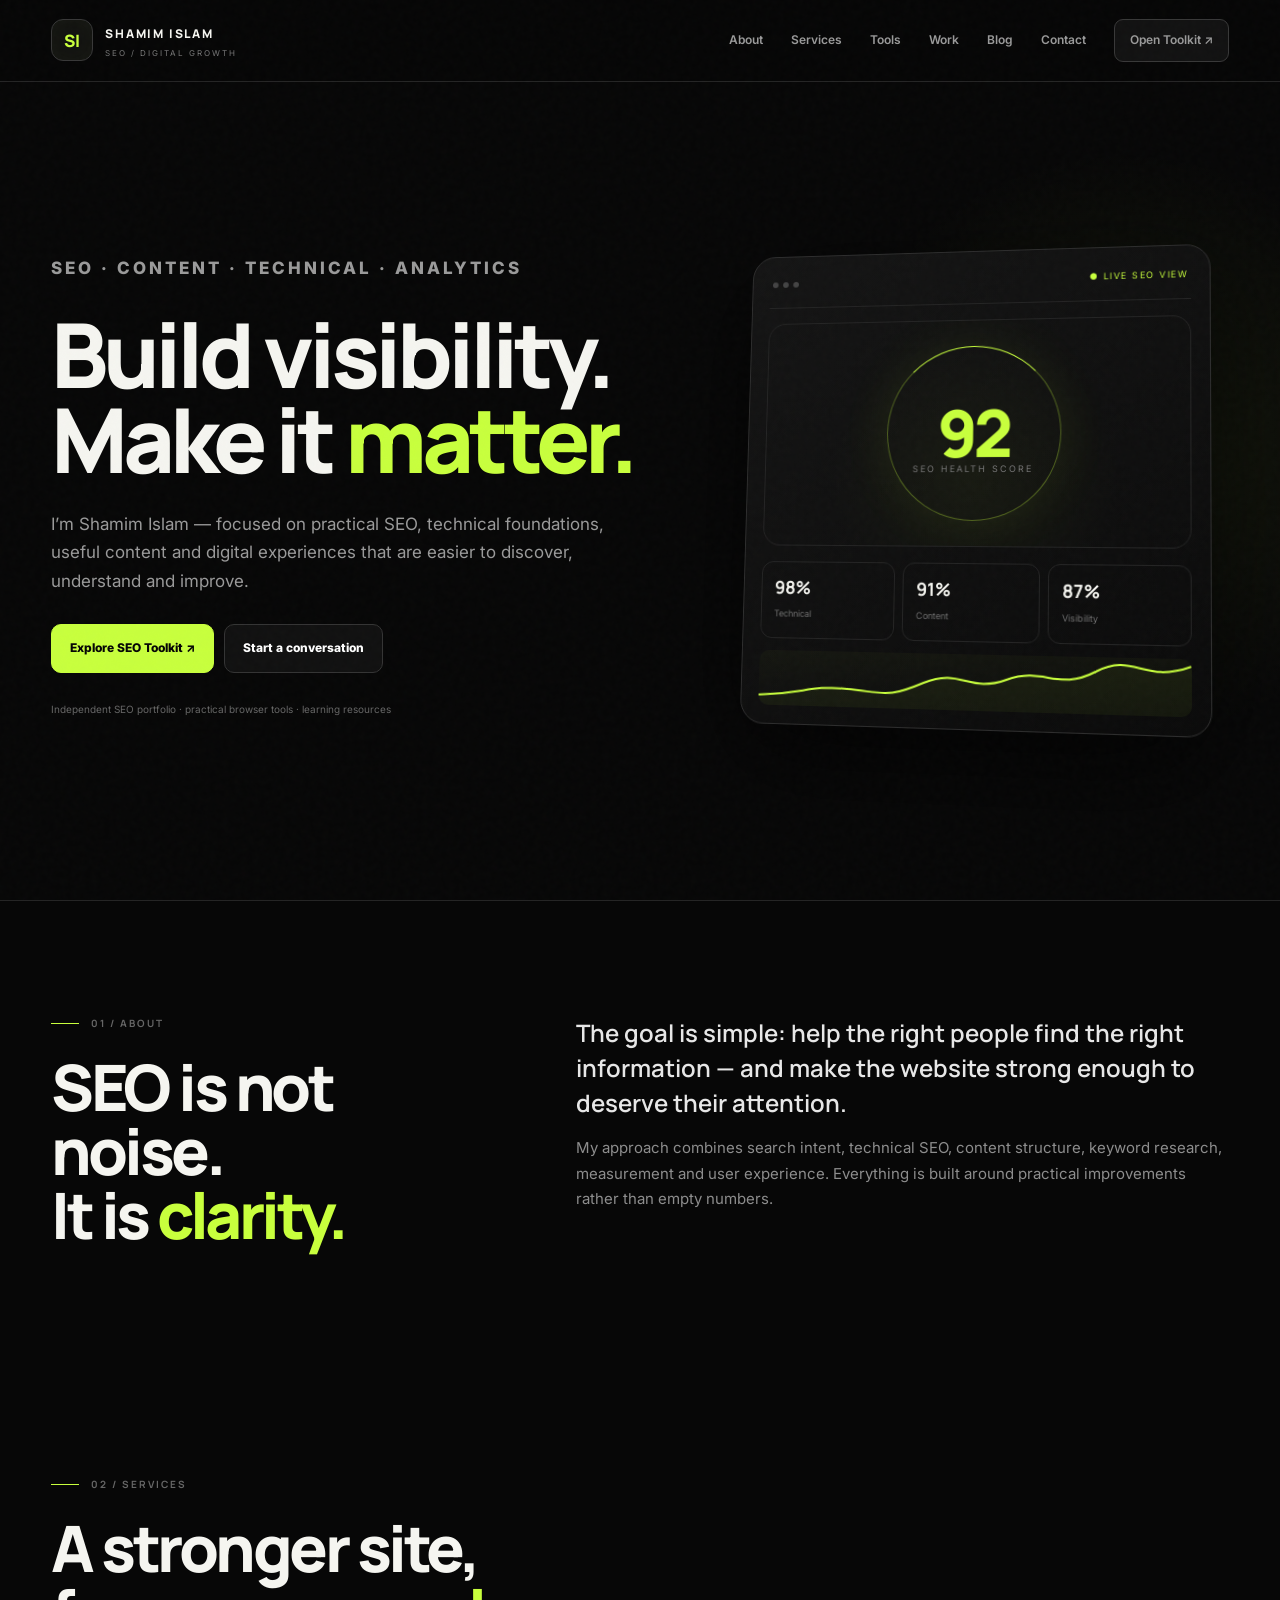
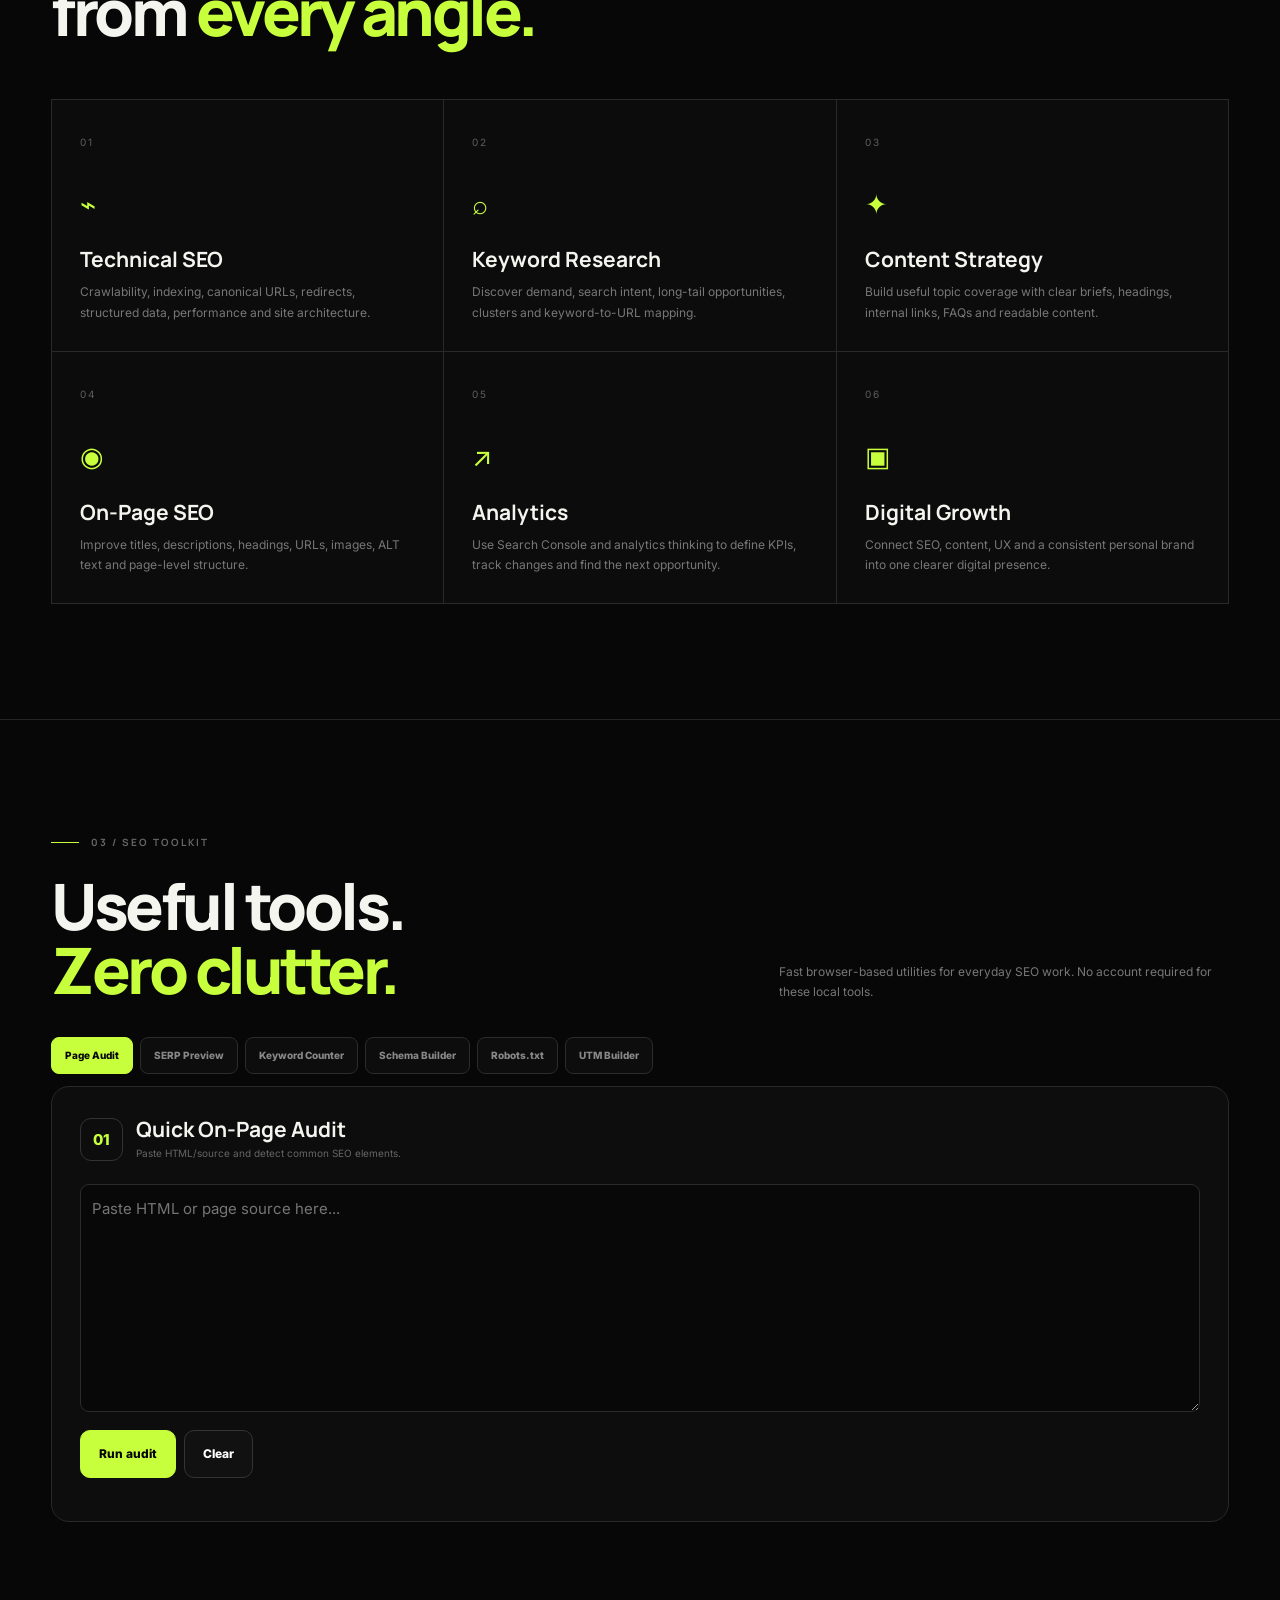
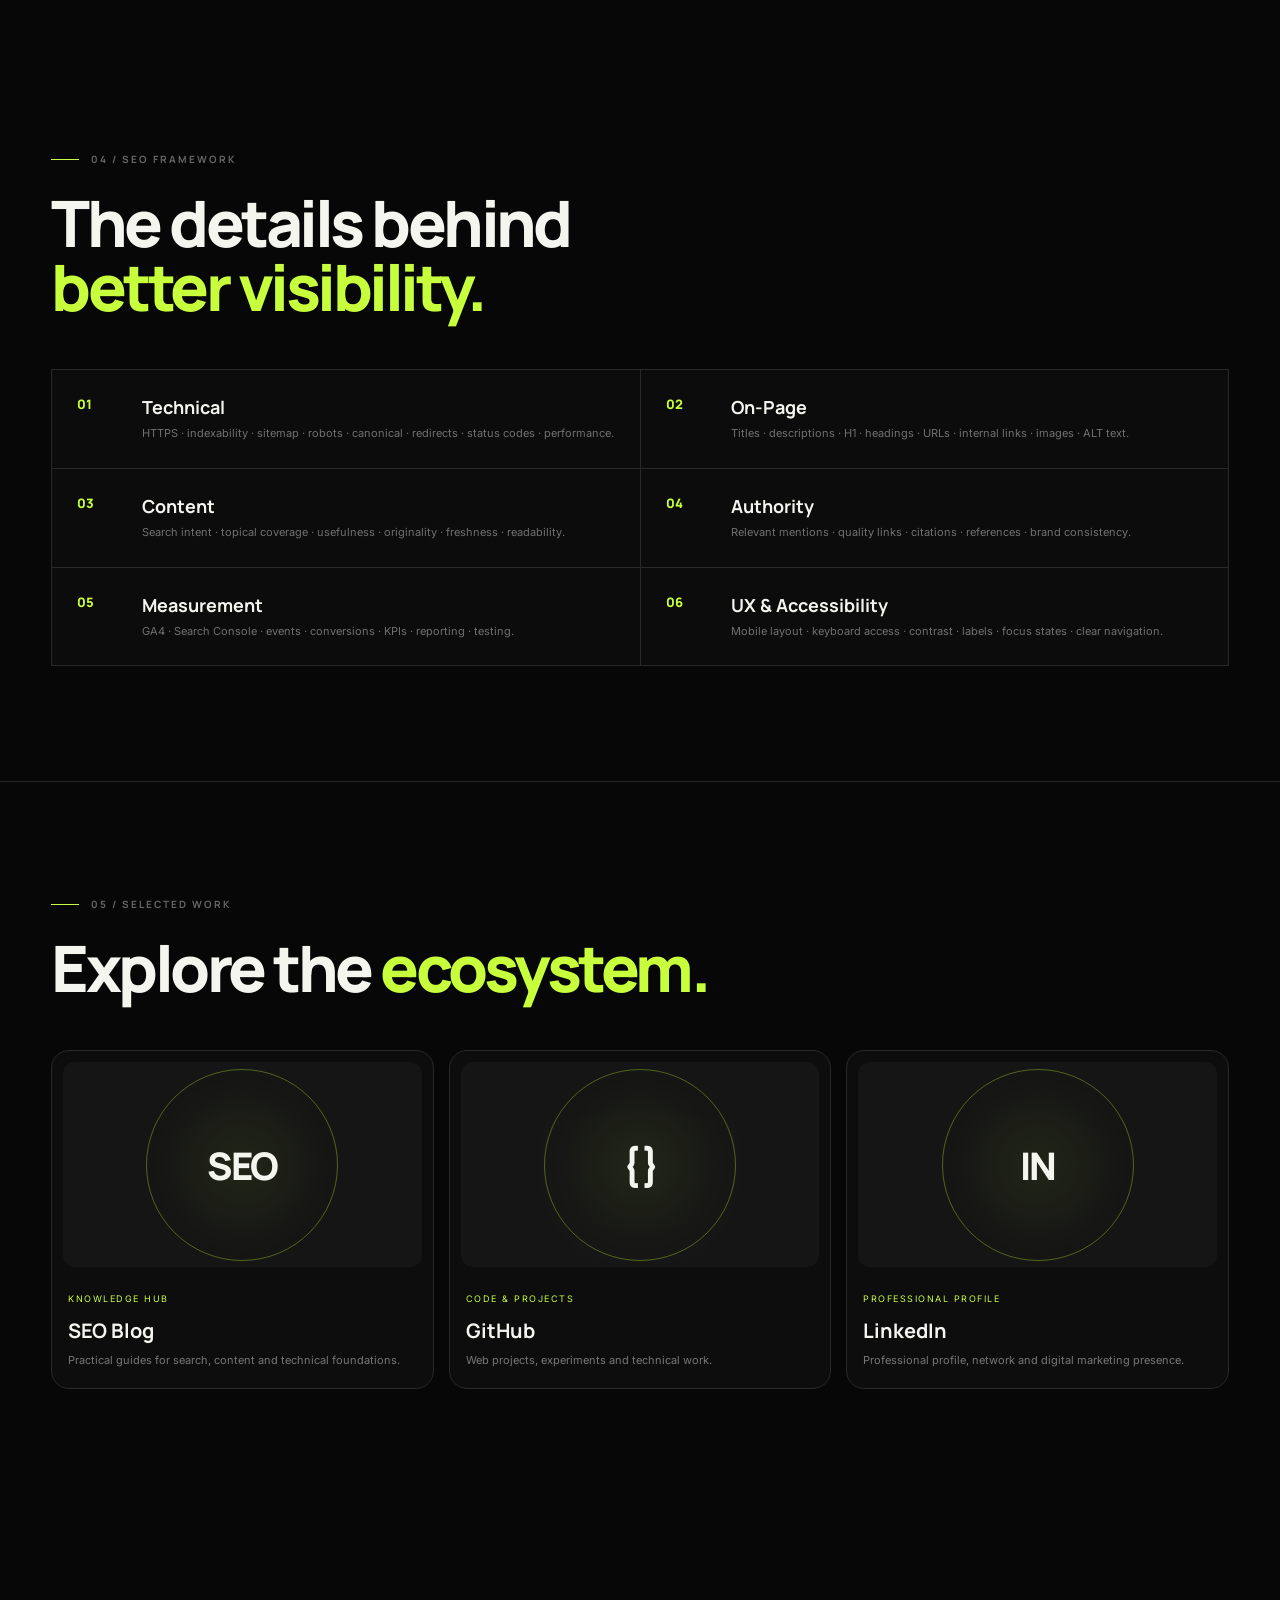
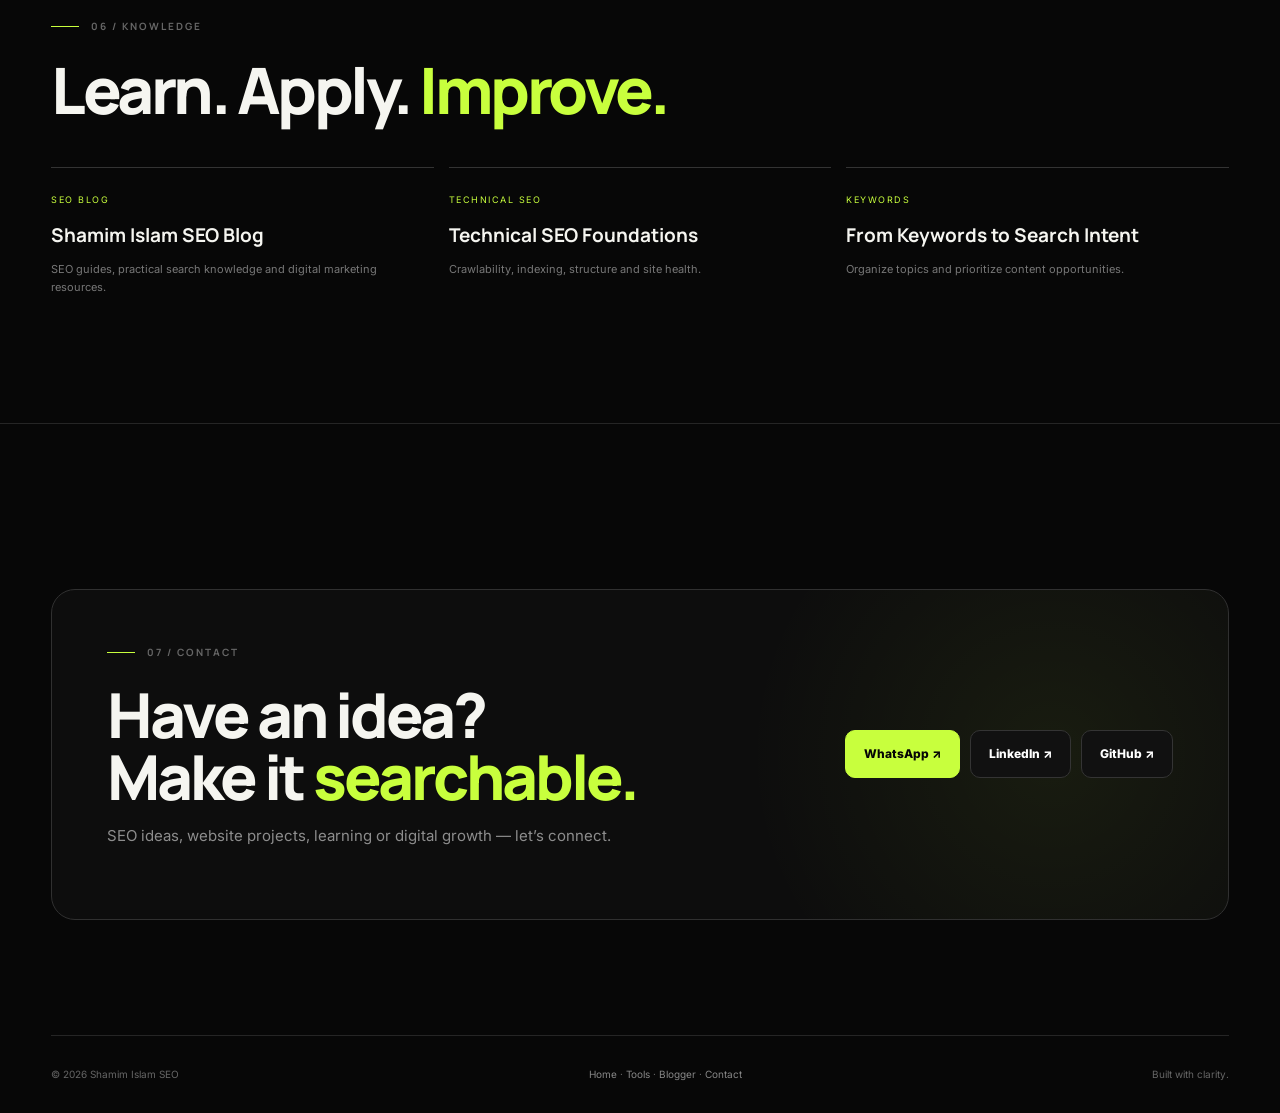
==== commit bc46ad20: "Add branded favicon and replace secondary portfolio link with Blogger" ====
--- a/index.html
+++ b/index.html
@@ -1,3 +1,3 @@
-<!doctype html><html lang="en"><head><meta charset="utf-8"><meta name="viewport" content="width=device-width,initial-scale=1"><meta name="google-site-verification" content="83art4-FNSVSx7OHyl4aTm2tDBfhGfmmEOHCPIMgnic"><meta name="google-adsense-account" content="ca-pub-7573361603657066"><title>Shamim Islam SEO — SEO Strategy & Digital Growth</title><meta name="description" content="Shamim Islam SEO — modern SEO strategy, technical SEO, content, keyword research and practical browser-based tools."><meta name="author" content="Shamim Islam"><meta name="robots" content="index,follow,max-image-preview:large"><link rel="canonical" href="https://shamimislamseo.github.io/"><meta name="theme-color" content="#070707"><meta property="og:title" content="Shamim Islam SEO — SEO Strategy & Digital Growth"><meta property="og:description" content="SEO strategy, technical SEO, content and practical SEO tools by Shamim Islam."><meta property="og:type" content="website"><meta property="og:url" content="https://shamimislamseo.github.io/"><meta name="twitter:card" content="summary"><script async src="https://pagead2.googlesyndication.com/pagead/js/adsbygoogle.js?client=ca-pub-7573361603657066" crossorigin="anonymous"></script><script type="application/ld+json">{"@context":"https://schema.org","@graph":[{"@type":"Person","@id":"https://shamimislamseo.github.io/#person","name":"Shamim Islam","alternateName":["Shamim Islam SEO","ShamimIslamSEO"],"url":"https://shamimislamseo.github.io/","jobTitle":"SEO Strategist & Digital Marketer","knowsAbout":["SEO","Technical SEO","Keyword Research","Content Strategy","Analytics","Digital Marketing"],"sameAs":["https://github.com/shamimislamseo","https://shamimislamseo.netlify.app/","https://www.linkedin.com/in/shamimislamseo/","https://shamimislamseo.blogspot.com/","https://linktr.ee/shamimislamseo"]},{"@type":"WebSite","@id":"https://shamimislamseo.github.io/#website","url":"https://shamimislamseo.github.io/","name":"Shamim Islam SEO","publisher":{"@id":"https://shamimislamseo.github.io/#person"},"inLanguage":"en"}]}</script><link rel="preconnect" href="https://fonts.googleapis.com"><link rel="preconnect" href="https://fonts.gstatic.com" crossorigin><link href="https://fonts.googleapis.com/css2?family=Inter:wght@400;500;600;700;800&family=Manrope:wght@500;600;700;800&display=swap" rel="stylesheet"><style>
+<!doctype html><html lang="en"><head><meta charset="utf-8"><meta name="viewport" content="width=device-width,initial-scale=1"><meta name="google-site-verification" content="83art4-FNSVSx7OHyl4aTm2tDBfhGfmmEOHCPIMgnic"><meta name="google-adsense-account" content="ca-pub-7573361603657066"><title>Shamim Islam SEO — SEO Strategy & Digital Growth</title><meta name="description" content="Shamim Islam SEO — modern SEO strategy, technical SEO, content, keyword research and practical browser-based tools."><meta name="author" content="Shamim Islam"><meta name="robots" content="index,follow,max-image-preview:large"><link rel="canonical" href="https://shamimislamseo.github.io/"><link rel="icon" href="favicon.svg" type="image/svg+xml"><meta name="theme-color" content="#070707"><meta property="og:title" content="Shamim Islam SEO — SEO Strategy & Digital Growth"><meta property="og:description" content="SEO strategy, technical SEO, content and practical SEO tools by Shamim Islam."><meta property="og:type" content="website"><meta property="og:url" content="https://shamimislamseo.github.io/"><meta name="twitter:card" content="summary"><script async src="https://pagead2.googlesyndication.com/pagead/js/adsbygoogle.js?client=ca-pub-7573361603657066" crossorigin="anonymous"></script><script type="application/ld+json">{"@context":"https://schema.org","@graph":[{"@type":"Person","@id":"https://shamimislamseo.github.io/#person","name":"Shamim Islam","alternateName":["Shamim Islam SEO","ShamimIslamSEO"],"url":"https://shamimislamseo.github.io/","jobTitle":"SEO Strategist & Digital Marketer","knowsAbout":["SEO","Technical SEO","Keyword Research","Content Strategy","Analytics","Digital Marketing"],"sameAs":["https://github.com/shamimislamseo","https://www.linkedin.com/in/shamimislamseo/","https://shamimislamseo.blogspot.com/","https://linktr.ee/shamimislamseo"]},{"@type":"WebSite","@id":"https://shamimislamseo.github.io/#website","url":"https://shamimislamseo.github.io/","name":"Shamim Islam SEO","publisher":{"@id":"https://shamimislamseo.github.io/#person"},"inLanguage":"en"}]}</script><link rel="preconnect" href="https://fonts.googleapis.com"><link rel="preconnect" href="https://fonts.gstatic.com" crossorigin><link href="https://fonts.googleapis.com/css2?family=Inter:wght@400;500;600;700;800&family=Manrope:wght@500;600;700;800&display=swap" rel="stylesheet"><style>
 :root{--bg:#070707;--panel:#101010;--panel2:#151515;--text:#f5f5f0;--muted:#929292;--line:#252525;--accent:#c8ff3d;--accent2:#8dff8a;--white:#fff;--max:1240px;--shadow:0 30px 100px #000b}*{box-sizing:border-box}html{scroll-behavior:smooth;scroll-padding-top:90px}body{margin:0;background:var(--bg);color:var(--text);font:15px/1.7 Inter,Arial,sans-serif;overflow-x:hidden}a{color:inherit}button,input,textarea,select{font:inherit}.noise{position:fixed;inset:0;pointer-events:none;opacity:.035;z-index:100;background-image:url("data:image/svg+xml,%3Csvg viewBox='0 0 180 180' xmlns='http://www.w3.org/2000/svg'%3E%3Cfilter id='n'%3E%3CfeTurbulence type='fractalNoise' baseFrequency='.8' numOctaves='3' stitchTiles='stitch'/%3E%3C/filter%3E%3Crect width='100%25' height='100%25' filter='url(%23n)' opacity='.6'/%3E%3C/svg%3E")}.wrap{width:min(var(--max),92%);margin:auto}.top{position:fixed;top:0;left:0;width:100%;height:3px;background:var(--accent);transform-origin:left;transform:scaleX(0);z-index:200}.nav{position:sticky;top:0;z-index:99;height:82px;border-bottom:1px solid var(--line);background:#070707e8;backdrop-filter:blur(18px);display:flex;align-items:center}.navin{width:min(var(--max),92%);margin:auto;display:flex;align-items:center;justify-content:space-between}.logo{display:flex;align-items:center;gap:12px;text-decoration:none}.logoMark{width:42px;height:42px;border:1px solid #383838;border-radius:12px;display:grid;place-items:center;background:#111;font:800 17px Manrope;color:var(--accent);box-shadow:inset 0 0 25px #c8ff3d0a}.logo b{font:800 12px Manrope;letter-spacing:1.8px}.logo small{display:block;color:#777;font-size:8px;letter-spacing:2px;margin-top:1px}.links{display:flex;align-items:center;gap:28px}.links a{font-size:12px;color:#9a9a9a;text-decoration:none;font-weight:600;transition:.2s}.links a:hover{color:var(--accent)}.navbtn{border:1px solid #383838;background:#121212;color:#fff;border-radius:9px;padding:10px 15px;font-size:11px;font-weight:700;text-decoration:none}.navbtn:hover{background:var(--accent);color:#050505}.hamb{display:none;background:none;border:1px solid #333;color:#fff;border-radius:9px;width:42px;height:42px}.hero{min-height:calc(100vh - 82px);display:grid;grid-template-columns:1.08fr .92fr;gap:60px;align-items:center;padding:80px 0 90px;position:relative}.hero:before{content:"";position:absolute;width:650px;height:650px;right:-220px;top:40px;border-radius:50%;background:radial-gradient(circle,#c8ff3d12,transparent 65%);pointer-events:none}.kicker{font-size:10px;letter-spacing:3px;text-transform:uppercase;color:var(--accent);font-weight:800;margin:0 0 22px}.hero h1{font:800 clamp(52px,7vw,94px)/.95 Manrope;margin:0;letter-spacing:-5px;max-width:850px}.hero h1 em{font-style:normal;color:var(--accent)}.hero p{max-width:650px;color:#9a9a9a;font-size:17px;margin:28px 0}.buttons{display:flex;gap:10px;flex-wrap:wrap}.btn{display:inline-flex;align-items:center;justify-content:center;gap:8px;padding:13px 18px;border-radius:10px;border:1px solid #343434;background:#111;color:#fff;text-decoration:none;font-size:12px;font-weight:800;transition:.25s}.btn:hover{transform:translateY(-3px);border-color:#555}.primary{background:var(--accent);border-color:var(--accent);color:#050505}.primary:hover{background:#d8ff78}.micro{margin-top:18px;color:#666!important;font-size:10px!important}.dashboard{position:relative;height:520px;display:grid;place-items:center;perspective:1200px}.dash{width:min(470px,92%);border:1px solid #2d2d2d;background:linear-gradient(145deg,#151515,#0b0b0b);border-radius:24px;padding:18px;box-shadow:var(--shadow);transform:rotateY(-9deg) rotateX(5deg);animation:levitate 6s ease-in-out infinite}.dashTop{display:flex;align-items:center;justify-content:space-between;padding:3px 3px 17px;border-bottom:1px solid #242424}.dots{display:flex;gap:5px}.dots i{width:6px;height:6px;border-radius:50%;background:#444}.live{font-size:9px;color:var(--accent);letter-spacing:1.5px}.score{height:230px;border:1px solid #242424;border-radius:18px;margin:16px 0;display:grid;place-items:center;position:relative;overflow:hidden;background:radial-gradient(circle at 50% 70%,#c8ff3d0b,transparent 55%)}.score:before{content:"";position:absolute;width:175px;height:175px;border-radius:50%;border:1px solid #c8ff3d55;border-top-color:var(--accent);box-shadow:0 0 55px #c8ff3d13;animation:spin 7s linear infinite}.score b{font:800 66px Manrope;letter-spacing:-4px;color:var(--accent);position:relative}.score span{position:absolute;top:143px;font-size:9px;letter-spacing:2px;color:#777}.metrics{display:grid;grid-template-columns:repeat(3,1fr);gap:8px}.metric{border:1px solid #242424;border-radius:12px;padding:13px}.metric b{font:700 18px Manrope;display:block}.metric small{font-size:9px;color:#6f6f6f}.chart{height:55px;margin-top:12px;border-radius:10px;background:linear-gradient(180deg,#c8ff3d08,transparent);position:relative;overflow:hidden}.chart svg{width:100%;height:100%}.orbit{position:absolute;width:20px;height:20px;border-radius:50%;background:var(--accent);box-shadow:0 0 30px var(--accent);right:10%;top:10%;animation:orbit 7s linear infinite}.section{padding:115px 0}.line{border-top:1px solid var(--line)}.eyebrow{display:flex;align-items:center;gap:12px;color:#666;font:700 10px Manrope;letter-spacing:2px;text-transform:uppercase;margin-bottom:25px}.eyebrow:before{content:"";width:28px;height:1px;background:var(--accent)}.sectionTitle{font:800 clamp(38px,5vw,67px)/1 Manrope;letter-spacing:-3.5px;margin:0}.sectionTitle span{color:var(--accent)}.intro{display:grid;grid-template-columns:.8fr 1.2fr;gap:90px}.big{font:600 24px/1.45 Manrope;margin:0;color:#e7e7e7}.muted{color:#8d8d8d}.services{display:grid;grid-template-columns:repeat(3,1fr);gap:1px;background:#292929;border:1px solid #292929;margin-top:55px}.service{background:#0c0c0c;padding:28px;min-height:250px;position:relative;transition:.3s}.service:hover{background:#131313}.num{color:#5e5e5e;font-size:10px;letter-spacing:2px}.svcIcon{font-size:27px;color:var(--accent);margin:28px 0 18px}.service h3{font:700 21px Manrope;margin:0 0 9px}.service p{font-size:12px;color:#777;margin:0}.toolsHead{display:flex;justify-content:space-between;gap:30px;align-items:end}.toolsHead p{max-width:450px;margin:0;color:#777;font-size:12px}.tabs{display:flex;gap:7px;flex-wrap:wrap;margin:35px 0 12px}.tab{border:1px solid #2c2c2c;background:#0d0d0d;color:#888;padding:9px 13px;border-radius:8px;font-size:10px;font-weight:800;cursor:pointer}.tab.active,.tab:hover{background:var(--accent);color:#050505;border-color:var(--accent)}.tool{display:none;border:1px solid #292929;background:#0d0d0d;border-radius:18px;padding:28px}.tool.active{display:block;animation:fade .35s ease}.toolTitle{display:flex;gap:13px;align-items:center;margin-bottom:20px}.toolIcon{width:43px;height:43px;border:1px solid #333;border-radius:11px;display:grid;place-items:center;color:var(--accent);font-weight:800}.tool h3{font:700 21px Manrope;margin:0}.toolTitle p{font-size:10px;color:#666;margin:2px 0}.input,.field input,.field textarea,.field select{width:100%;background:#080808;color:#eee;border:1px solid #2b2b2b;border-radius:9px;padding:11px;outline:none}.input:focus,.field input:focus,.field textarea:focus,.field select:focus{border-color:#777}.form{display:grid;grid-template-columns:1fr 1fr;gap:10px}.field{display:grid;gap:6px;font-size:10px;color:#777;font-weight:700}.full{grid-column:1/-1}.toolActions{display:flex;gap:8px;margin-top:10px}.results{display:grid;grid-template-columns:repeat(4,1fr);gap:8px;margin-top:15px}.result{border:1px solid #292929;padding:12px;border-radius:9px;background:#101010}.result.good{border-color:#c8ff3d55}.result b{display:block;font-size:11px}.result small{color:#666;font-size:9px}.serp{margin-top:18px;background:#fff;color:#222;border-radius:10px;padding:17px}.serpUrl{font-size:10px;color:#188038}.serpTitle{font-size:19px;color:#1a0dab;margin:3px 0}.serpDesc{font-size:11px;color:#555}.counter{display:grid;grid-template-columns:repeat(4,1fr);gap:8px;margin-top:12px}.counter div{border:1px solid #292929;padding:14px;border-radius:9px}.counter b{font:800 24px Manrope;color:var(--accent);display:block}.counter small{color:#666}.code{white-space:pre-wrap;overflow:auto;background:#070707;border:1px solid #282828;padding:15px;border-radius:9px;color:#cde5c8;font-size:10px;margin-top:12px}.out{margin-top:12px;padding:12px;border:1px solid #292929;border-radius:9px;word-break:break-all}.out a{color:var(--accent)}.checkGrid{display:grid;grid-template-columns:repeat(2,1fr);gap:1px;background:#292929;border:1px solid #292929;margin-top:50px}.check{background:#0c0c0c;padding:25px;display:grid;grid-template-columns:50px 1fr;gap:15px}.check strong{font:800 13px Manrope;color:var(--accent)}.check h3{margin:0;font:700 18px Manrope}.check p{margin:5px 0 0;color:#707070;font-size:11px}.work{display:grid;grid-template-columns:repeat(3,1fr);gap:15px;margin-top:50px}.project{border:1px solid #292929;background:#0d0d0d;border-radius:18px;padding:11px;text-decoration:none;transition:.3s}.project:hover{transform:translateY(-7px);border-color:#4a4a4a}.projectArt{height:205px;border-radius:12px;background:#151515;position:relative;overflow:hidden;display:grid;place-items:center}.projectArt:before{content:"";position:absolute;width:190px;height:190px;border:1px solid #c8ff3d55;border-radius:50%;animation:spin 12s linear infinite}.projectArt:after{content:"";position:absolute;width:80px;height:80px;border-radius:50%;background:var(--accent);filter:blur(40px);opacity:.16}.projectArt b{font:800 38px Manrope;z-index:2;letter-spacing:-2px}.projectInfo{padding:17px 5px 8px}.projectInfo small{font-size:9px;color:var(--accent);letter-spacing:1.5px}.projectInfo h3{font:700 20px Manrope;margin:7px 0}.projectInfo p{font-size:11px;color:#777;margin:0}.blogGrid{display:grid;grid-template-columns:repeat(3,1fr);gap:15px;margin-top:45px}.post{border-top:1px solid #333;padding-top:17px;text-decoration:none}.post small{color:var(--accent);font-size:9px;letter-spacing:1.5px}.post h3{font:700 19px Manrope;line-height:1.3;margin:12px 0}.post p{color:#777;font-size:11px}.cta{margin-top:50px;border:1px solid #303030;border-radius:24px;padding:55px;display:flex;align-items:center;justify-content:space-between;gap:30px;background:radial-gradient(circle at 85% 50%,#c8ff3d10,transparent 30%),#0d0d0d}.cta h2{font:800 clamp(35px,5vw,62px)/1 Manrope;letter-spacing:-3px;margin:0}.cta h2 span{color:var(--accent)}.footer{padding:30px 0;border-top:1px solid var(--line);display:flex;justify-content:space-between;gap:20px;flex-wrap:wrap;color:#666;font-size:10px}.footer a{color:#888;text-decoration:none}.footer a:hover{color:var(--accent)}.reveal{opacity:0;transform:translateY(25px);transition:.75s cubic-bezier(.2,.8,.2,1)}.reveal.show{opacity:1;transform:none}@keyframes levitate{0%,100%{transform:rotateY(-9deg) rotateX(5deg) translateY(0)}50%{transform:rotateY(-5deg) rotateX(2deg) translateY(-12px)}}@keyframes spin{to{transform:rotate(360deg)}}@keyframes orbit{to{transform:translate(-130px,120px)}}@keyframes fade{from{opacity:0;transform:translateY(7px)}to{opacity:1;transform:none}}@media(max-width:900px){.links{display:none}.hamb{display:block}.hero{grid-template-columns:1fr;padding-top:60px}.dashboard{height:430px}.intro{grid-template-columns:1fr;gap:35px}.services,.work,.blogGrid{grid-template-columns:1fr 1fr}.cta{display:block}.cta .buttons{margin-top:25px}}@media(max-width:600px){.nav{height:70px}.hero h1{font-size:54px;letter-spacing:-3px}.dashboard{height:360px}.dash{transform:none}.services,.work,.blogGrid,.checkGrid,.results,.counter,.form{grid-template-columns:1fr}.full{grid-column:auto}.section{padding:80px 0}.sectionTitle{letter-spacing:-2px}.tool{padding:18px}.cta{padding:30px}.check{grid-template-columns:35px 1fr}}
-</style></head><body><div class="noise"></div><div class="top" id="progress"></div><header class="nav"><div class="navin"><a class="logo" href="#home"><span class="logoMark">SI</span><span><b>SHAMIM ISLAM</b><small>SEO / DIGITAL GROWTH</small></span></a><nav class="links"><a href="#about">About</a><a href="#services">Services</a><a href="#tools">Tools</a><a href="#work">Work</a><a href="blog/">Blog</a><a href="#contact">Contact</a><a class="navbtn" href="#tools">Open Toolkit ↗</a></nav><button class="hamb" aria-label="Menu">☰</button></div></header><main id="home"><section class="hero wrap"><div class="reveal"><p class="kicker">SEO · CONTENT · TECHNICAL · ANALYTICS</p><h1>Build visibility.<br>Make it <em>matter.</em></h1><p>I’m Shamim Islam — focused on practical SEO, technical foundations, useful content and digital experiences that are easier to discover, understand and improve.</p><div class="buttons"><a class="btn primary" href="#tools">Explore SEO Toolkit ↗</a><a class="btn" href="#contact">Start a conversation</a></div><p class="micro">Independent SEO portfolio · practical browser tools · learning resources</p></div><div class="dashboard reveal"><div class="orbit"></div><div class="dash"><div class="dashTop"><div class="dots"><i></i><i></i><i></i></div><span class="live">● LIVE SEO VIEW</span></div><div class="score"><b>92</b><span>SEO HEALTH SCORE</span></div><div class="metrics"><div class="metric"><b>98%</b><small>Technical</small></div><div class="metric"><b>91%</b><small>Content</small></div><div class="metric"><b>87%</b><small>Visibility</small></div></div><div class="chart"><svg viewBox="0 0 470 55" preserveAspectRatio="none"><path d="M0 45 C55 43 55 34 100 37 S145 45 185 29 S235 38 275 24 S330 34 370 14 S420 25 470 7" fill="none" stroke="#c8ff3d" stroke-width="2"/><path d="M0 55 L0 45 C55 43 55 34 100 37 S145 45 185 29 S235 38 275 24 S330 34 370 14 S420 25 470 7 L470 55Z" fill="#c8ff3d" opacity=".05"/></svg></div></div></div></section><section id="about" class="section line"><div class="wrap intro"><div class="reveal"><div class="eyebrow">01 / ABOUT</div><h2 class="sectionTitle">SEO is not noise.<br>It is <span>clarity.</span></h2></div><div class="reveal"><p class="big">The goal is simple: help the right people find the right information — and make the website strong enough to deserve their attention.</p><p class="muted">My approach combines search intent, technical SEO, content structure, keyword research, measurement and user experience. Everything is built around practical improvements rather than empty numbers.</p></div></div></section><section id="services" class="section"><div class="wrap"><div class="reveal"><div class="eyebrow">02 / SERVICES</div><h2 class="sectionTitle">A stronger site,<br>from <span>every angle.</span></h2></div><div class="services"><article class="service reveal"><span class="num">01</span><div class="svcIcon">⌁</div><h3>Technical SEO</h3><p>Crawlability, indexing, canonical URLs, redirects, structured data, performance and site architecture.</p></article><article class="service reveal"><span class="num">02</span><div class="svcIcon">⌕</div><h3>Keyword Research</h3><p>Discover demand, search intent, long-tail opportunities, clusters and keyword-to-URL mapping.</p></article><article class="service reveal"><span class="num">03</span><div class="svcIcon">✦</div><h3>Content Strategy</h3><p>Build useful topic coverage with clear briefs, headings, internal links, FAQs and readable content.</p></article><article class="service reveal"><span class="num">04</span><div class="svcIcon">◉</div><h3>On-Page SEO</h3><p>Improve titles, descriptions, headings, URLs, images, ALT text and page-level structure.</p></article><article class="service reveal"><span class="num">05</span><div class="svcIcon">↗</div><h3>Analytics</h3><p>Use Search Console and analytics thinking to define KPIs, track changes and find the next opportunity.</p></article><article class="service reveal"><span class="num">06</span><div class="svcIcon">▣</div><h3>Digital Growth</h3><p>Connect SEO, content, UX and a consistent personal brand into one clearer digital presence.</p></article></div></div></section><section id="tools" class="section line"><div class="wrap"><div class="toolsHead reveal"><div><div class="eyebrow">03 / SEO TOOLKIT</div><h2 class="sectionTitle">Useful tools.<br><span>Zero clutter.</span></h2></div><p>Fast browser-based utilities for everyday SEO work. No account required for these local tools.</p></div><div class="tabs reveal"><button class="tab active" data-t="audit">Page Audit</button><button class="tab" data-t="serp">SERP Preview</button><button class="tab" data-t="count">Keyword Counter</button><button class="tab" data-t="schema">Schema Builder</button><button class="tab" data-t="robots">Robots.txt</button><button class="tab" data-t="utm">UTM Builder</button></div><div class="tool active" id="t-audit"><div class="toolTitle"><span class="toolIcon">01</span><div><h3>Quick On-Page Audit</h3><p>Paste HTML/source and detect common SEO elements.</p></div></div><textarea id="auditInput" class="input" rows="8" placeholder="Paste HTML or page source here..."></textarea><div class="toolActions"><button class="btn primary" id="runAudit">Run audit</button><button class="btn" id="clearAudit">Clear</button></div><div id="auditResults" class="results"></div></div><div class="tool" id="t-serp"><div class="toolTitle"><span class="toolIcon">02</span><div><h3>Google SERP Preview</h3><p>Test how a title, URL and description look together.</p></div></div><div class="form"><label class="field">Title<input id="st" maxlength="60" value="Shamim Islam SEO | SEO Strategy & Digital Growth"></label><label class="field">URL<input id="su" value="https://shamimislamseo.github.io/"></label><label class="field full">Description<textarea id="sd" maxlength="160" rows="3">Practical SEO strategy, technical SEO, useful content and digital marketing resources by Shamim Islam.</textarea></label></div><div class="serp"><div class="serpUrl" id="pu">https://shamimislamseo.github.io/</div><div class="serpTitle" id="pt">Shamim Islam SEO | SEO Strategy & Digital Growth</div><div class="serpDesc" id="pd">Practical SEO strategy, technical SEO, useful content and digital marketing resources by Shamim Islam.</div></div></div><div class="tool" id="t-count"><div class="toolTitle"><span class="toolIcon">03</span><div><h3>Keyword & Content Counter</h3><p>Words, characters, sentences, reading time and repeated terms.</p></div></div><textarea id="ct" class="input" rows="9" placeholder="Paste content here..."></textarea><div class="counter"><div><b id="wc">0</b><small>Words</small></div><div><b id="cc">0</b><small>Characters</small></div><div><b id="sc">0</b><small>Sentences</small></div><div><b id="rt">0 min</b><small>Reading time</small></div></div><div id="words" class="tabs"></div></div><div class="tool" id="t-schema"><div class="toolTitle"><span class="toolIcon">04</span><div><h3>Schema Builder</h3><p>Generate basic Person, WebSite or Article JSON-LD.</p></div></div><div class="form"><label class="field">Type<select id="sct"><option>Person</option><option>WebSite</option><option>Article</option></select></label><label class="field">Name<input id="scn" value="Shamim Islam SEO"></label><label class="field">URL<input id="scu" value="https://shamimislamseo.github.io/"></label><label class="field">Description<input id="scd" value="SEO strategy, digital marketing and useful search resources."></label></div><button class="btn primary" id="schemaBtn" style="margin-top:12px">Generate JSON-LD</button><pre id="schemaOut" class="code"></pre></div><div class="tool" id="t-robots"><div class="toolTitle"><span class="toolIcon">05</span><div><h3>Robots.txt Generator</h3><p>Generate a clean robots file for a website.</p></div></div><div class="form"><label class="field">User-agent<select id="ra"><option>*</option><option>Googlebot</option><option>Bingbot</option></select></label><label class="field">Rule<select id="rr"><option>Allow</option><option>Disallow</option></select></label><label class="field full">Path<input id="rp" value="/"></label><label class="field full">Sitemap URL<input id="rs" value="https://shamimislamseo.github.io/sitemap.xml"></label></div><button class="btn primary" id="robotBtn" style="margin-top:12px">Generate robots.txt</button><pre id="robotOut" class="code"></pre></div><div class="tool" id="t-utm"><div class="toolTitle"><span class="toolIcon">06</span><div><h3>UTM Link Builder</h3><p>Create campaign URLs quickly and cleanly.</p></div></div><div class="form"><label class="field full">Website URL<input id="uu" value="https://shamimislamseo.github.io/"></label><label class="field">Source<input id="us" placeholder="facebook"></label><label class="field">Medium<input id="um" placeholder="social"></label><label class="field">Campaign<input id="uc" placeholder="seo-launch"></label><label class="field">Term<input id="ut" placeholder="optional"></label><label class="field">Content<input id="ux" placeholder="optional"></label></div><button class="btn primary" id="utmBtn" style="margin-top:12px">Build campaign URL</button><div id="utmOut" class="out"></div></div></div></section><section class="section"><div class="wrap"><div class="reveal"><div class="eyebrow">04 / SEO FRAMEWORK</div><h2 class="sectionTitle">The details behind<br><span>better visibility.</span></h2></div><div class="checkGrid"><div class="check reveal"><strong>01</strong><div><h3>Technical</h3><p>HTTPS · indexability · sitemap · robots · canonical · redirects · status codes · performance.</p></div></div><div class="check reveal"><strong>02</strong><div><h3>On-Page</h3><p>Titles · descriptions · H1 · headings · URLs · internal links · images · ALT text.</p></div></div><div class="check reveal"><strong>03</strong><div><h3>Content</h3><p>Search intent · topical coverage · usefulness · originality · freshness · readability.</p></div></div><div class="check reveal"><strong>04</strong><div><h3>Authority</h3><p>Relevant mentions · quality links · citations · references · brand consistency.</p></div></div><div class="check reveal"><strong>05</strong><div><h3>Measurement</h3><p>GA4 · Search Console · events · conversions · KPIs · reporting · testing.</p></div></div><div class="check reveal"><strong>06</strong><div><h3>UX & Accessibility</h3><p>Mobile layout · keyboard access · contrast · labels · focus states · clear navigation.</p></div></div></div></div></section><section id="work" class="section line"><div class="wrap"><div class="reveal"><div class="eyebrow">05 / SELECTED WORK</div><h2 class="sectionTitle">Explore the <span>ecosystem.</span></h2></div><div class="work"><a class="project reveal" href="blog/"><div class="projectArt"><b>SEO</b></div><div class="projectInfo"><small>KNOWLEDGE HUB</small><h3>SEO Blog</h3><p>Practical guides for search, content and technical foundations.</p></div></a><a class="project reveal" href="https://github.com/shamimislamseo" target="_blank" rel="noopener"><div class="projectArt"><b>{ }</b></div><div class="projectInfo"><small>CODE & PROJECTS</small><h3>GitHub</h3><p>Web projects, experiments and technical work.</p></div></a><a class="project reveal" href="https://shamimislamseo.netlify.app/" target="_blank" rel="noopener"><div class="projectArt"><b>WEB</b></div><div class="projectInfo"><small>PORTFOLIO</small><h3>Portfolio</h3><p>Another home for the digital marketing portfolio.</p></div></a></div></div></section><section class="section"><div class="wrap"><div class="reveal"><div class="eyebrow">06 / KNOWLEDGE</div><h2 class="sectionTitle">Learn. Apply. <span>Improve.</span></h2></div><div class="blogGrid"><a class="post reveal" href="blog/seo-basics.html"><small>SEO BASICS</small><h3>What Is SEO? A Practical Beginner Guide</h3><p>Search intent, useful content and technical foundations.</p></a><a class="post reveal" href="blog/technical-seo.html"><small>TECHNICAL SEO</small><h3>Technical SEO Foundations</h3><p>Crawlability, indexing, structure and site health.</p></a><a class="post reveal" href="blog/keyword-research.html"><small>KEYWORDS</small><h3>From Keywords to Search Intent</h3><p>Organize topics and prioritize content opportunities.</p></a></div></div></section><section id="contact" class="section line"><div class="wrap"><div class="cta reveal"><div><div class="eyebrow">07 / CONTACT</div><h2>Have an idea?<br>Make it <span>searchable.</span></h2><p class="muted">SEO ideas, website projects, learning or digital growth — let’s connect.</p></div><div class="buttons"><a class="btn primary" href="https://wa.me/+8801402570044" target="_blank" rel="noopener">WhatsApp ↗</a><a class="btn" href="https://www.linkedin.com/in/shamimislamseo/" target="_blank" rel="noopener">LinkedIn ↗</a><a class="btn" href="https://github.com/shamimislamseo" target="_blank" rel="noopener">GitHub ↗</a></div></div></div></section></main><footer class="footer wrap"><span>© <span id="year"></span> Shamim Islam SEO</span><span><a href="#home">Home</a> · <a href="#tools">Tools</a> · <a href="blog/">Blog</a> · <a href="#contact">Contact</a></span><span>Built with clarity.</span></footer><script>const $=s=>document.querySelector(s),$$=s=>document.querySelectorAll(s);$('#year').textContent=new Date().getFullYear();const bar=$('#progress');addEventListener('scroll',()=>{const h=document.documentElement;bar.style.transform='scaleX('+(scrollY/(h.scrollHeight-innerHeight)||0)+')'});const ham=$('.hamb'),links=$('.links');ham.onclick=()=>{const open=links.style.display==='flex';links.style.display=open?'none':'flex';links.style.position='absolute';links.style.top='70px';links.style.left='4%';links.style.right='4%';links.style.padding='18px';links.style.background='#0b0b0b';links.style.border='1px solid #292929';links.style.borderRadius='12px';links.style.flexDirection='column';links.style.alignItems='flex-start'};if('IntersectionObserver'in window){const io=new IntersectionObserver(es=>es.forEach(e=>{if(e.isIntersecting){e.target.classList.add('show');io.unobserve(e.target)}}),{threshold:.08});$$('.reveal').forEach(x=>io.observe(x))}else $$('.reveal').forEach(x=>x.classList.add('show'));$$('.tab').forEach(b=>b.onclick=()=>{$$('.tab').forEach(x=>x.classList.remove('active'));$$('.tool').forEach(x=>x.classList.remove('active'));b.classList.add('active');$('#t-'+b.dataset.t).classList.add('active')});$('#runAudit').onclick=()=>{const s=$('#auditInput').value;const tests=[['Title',/<title[^>]*>[\s\S]{1,120}<\/title>/i.test(s),'Add a title tag'],['Meta description',/<meta[^>]+name=["\']description["\']/i.test(s),'Add a meta description'],['H1',/<h1\b/i.test(s),'Add a descriptive H1'],['Canonical',/rel=["\']canonical["\']/i.test(s),'Review canonical'],['Viewport',/name=["\']viewport["\']/i.test(s),'Add viewport'],['Image ALT',!/<img(?![^>]*\balt=)[^>]*>/i.test(s),'Review image ALT'],['Schema',/application\/ld\+json/i.test(s),'Consider schema'],['Robots',/robots[^>]*index/i.test(s),'Review robots']];$('#auditResults').innerHTML=tests.map(t=>`<div class="result ${t[1]?'good':''}"><b>${t[1]?'✓':'!'} ${t[0]}</b><small>${t[1]?'Detected':t[2]}</small></div>`).join('')};$('#clearAudit').onclick=()=>{$('#auditInput').value='';$('#auditResults').innerHTML=''};const st=$('#st'),sd=$('#sd'),su=$('#su'),pt=$('#pt'),pd=$('#pd'),pu=$('#pu');function serp(){pt.textContent=st.value;pd.textContent=sd.value;pu.textContent=su.value}[st,sd,su].forEach(x=>x.oninput=serp);$('#ct').oninput=()=>{const t=$('#ct').value.trim(),w=t?t.split(/\s+/).length:0;$('#wc').textContent=w;$('#cc').textContent=t.length;$('#sc').textContent=t?t.split(/[.!?]+/).filter(Boolean).length:0;$('#rt').textContent=(w?Math.max(1,Math.ceil(w/200)):0)+' min';const m={};(t.toLowerCase().match(/[a-z0-9]{3,}/g)||[]).forEach(x=>m[x]=(m[x]||0)+1);$('#words').innerHTML=Object.entries(m).sort((a,b)=>b[1]-a[1]).slice(0,12).map(x=>`<button class="tab">${x[0]} · ${x[1]}</button>`).join('')};$('#schemaBtn').onclick=()=>{const type=$('#sct').value,name=$('#scn').value,url=$('#scu').value,description=$('#scd').value;let o={'@context':'https://schema.org','@type':type,name,url,description};if(type==='Person')o.jobTitle='SEO Strategist & Digital Marketer';if(type==='Article')o.headline=name;$('#schemaOut').textContent=JSON.stringify(o,null,2)};$('#robotBtn').onclick=()=>$('#robotOut').textContent=`User-agent: ${$('#ra').value}\n${$('#rr').value}: ${$('#rp').value}\n\nSitemap: ${$('#rs').value}`;$('#utmBtn').onclick=()=>{try{const u=new URL($('#uu').value);[['utm_source','us'],['utm_medium','um'],['utm_campaign','uc'],['utm_term','ut'],['utm_content','ux']].forEach(([k,id])=>{if($('#'+id).value)u.searchParams.set(k,$('#'+id).value)});$('#utmOut').innerHTML=`<a href="${u.href}" target="_blank" rel="noopener">${u.href}</a>`}catch(e){$('#utmOut').textContent='Please enter a valid URL.'}};</script></body></html>+</style></head><body><div class="noise"></div><div class="top" id="progress"></div><header class="nav"><div class="navin"><a class="logo" href="#home"><span class="logoMark">SI</span><span><b>SHAMIM ISLAM</b><small>SEO / DIGITAL GROWTH</small></span></a><nav class="links"><a href="#about">About</a><a href="#services">Services</a><a href="#tools">Tools</a><a href="#work">Work</a><a href="https://shamimislamseo.blogspot.com/" target="_blank" rel="noopener">Blog</a><a href="#contact">Contact</a><a class="navbtn" href="#tools">Open Toolkit ↗</a></nav><button class="hamb" aria-label="Menu">☰</button></div></header><main id="home"><section class="hero wrap"><div class="reveal"><p class="kicker">SEO · CONTENT · TECHNICAL · ANALYTICS</p><h1>Build visibility.<br>Make it <em>matter.</em></h1><p>I’m Shamim Islam — focused on practical SEO, technical foundations, useful content and digital experiences that are easier to discover, understand and improve.</p><div class="buttons"><a class="btn primary" href="#tools">Explore SEO Toolkit ↗</a><a class="btn" href="#contact">Start a conversation</a></div><p class="micro">Independent SEO portfolio · practical browser tools · learning resources</p></div><div class="dashboard reveal"><div class="orbit"></div><div class="dash"><div class="dashTop"><div class="dots"><i></i><i></i><i></i></div><span class="live">● LIVE SEO VIEW</span></div><div class="score"><b>92</b><span>SEO HEALTH SCORE</span></div><div class="metrics"><div class="metric"><b>98%</b><small>Technical</small></div><div class="metric"><b>91%</b><small>Content</small></div><div class="metric"><b>87%</b><small>Visibility</small></div></div><div class="chart"><svg viewBox="0 0 470 55" preserveAspectRatio="none"><path d="M0 45 C55 43 55 34 100 37 S145 45 185 29 S235 38 275 24 S330 34 370 14 S420 25 470 7" fill="none" stroke="#c8ff3d" stroke-width="2"/><path d="M0 55 L0 45 C55 43 55 34 100 37 S145 45 185 29 S235 38 275 24 S330 34 370 14 S420 25 470 7 L470 55Z" fill="#c8ff3d" opacity=".05"/></svg></div></div></div></section><section id="about" class="section line"><div class="wrap intro"><div class="reveal"><div class="eyebrow">01 / ABOUT</div><h2 class="sectionTitle">SEO is not noise.<br>It is <span>clarity.</span></h2></div><div class="reveal"><p class="big">The goal is simple: help the right people find the right information — and make the website strong enough to deserve their attention.</p><p class="muted">My approach combines search intent, technical SEO, content structure, keyword research, measurement and user experience. Everything is built around practical improvements rather than empty numbers.</p></div></div></section><section id="services" class="section"><div class="wrap"><div class="reveal"><div class="eyebrow">02 / SERVICES</div><h2 class="sectionTitle">A stronger site,<br>from <span>every angle.</span></h2></div><div class="services"><article class="service reveal"><span class="num">01</span><div class="svcIcon">⌁</div><h3>Technical SEO</h3><p>Crawlability, indexing, canonical URLs, redirects, structured data, performance and site architecture.</p></article><article class="service reveal"><span class="num">02</span><div class="svcIcon">⌕</div><h3>Keyword Research</h3><p>Discover demand, search intent, long-tail opportunities, clusters and keyword-to-URL mapping.</p></article><article class="service reveal"><span class="num">03</span><div class="svcIcon">✦</div><h3>Content Strategy</h3><p>Build useful topic coverage with clear briefs, headings, internal links, FAQs and readable content.</p></article><article class="service reveal"><span class="num">04</span><div class="svcIcon">◉</div><h3>On-Page SEO</h3><p>Improve titles, descriptions, headings, URLs, images, ALT text and page-level structure.</p></article><article class="service reveal"><span class="num">05</span><div class="svcIcon">↗</div><h3>Analytics</h3><p>Use Search Console and analytics thinking to define KPIs, track changes and find the next opportunity.</p></article><article class="service reveal"><span class="num">06</span><div class="svcIcon">▣</div><h3>Digital Growth</h3><p>Connect SEO, content, UX and a consistent personal brand into one clearer digital presence.</p></article></div></div></section><section id="tools" class="section line"><div class="wrap"><div class="toolsHead reveal"><div><div class="eyebrow">03 / SEO TOOLKIT</div><h2 class="sectionTitle">Useful tools.<br><span>Zero clutter.</span></h2></div><p>Fast browser-based utilities for everyday SEO work. No account required for these local tools.</p></div><div class="tabs reveal"><button class="tab active" data-t="audit">Page Audit</button><button class="tab" data-t="serp">SERP Preview</button><button class="tab" data-t="count">Keyword Counter</button><button class="tab" data-t="schema">Schema Builder</button><button class="tab" data-t="robots">Robots.txt</button><button class="tab" data-t="utm">UTM Builder</button></div><div class="tool active" id="t-audit"><div class="toolTitle"><span class="toolIcon">01</span><div><h3>Quick On-Page Audit</h3><p>Paste HTML/source and detect common SEO elements.</p></div></div><textarea id="auditInput" class="input" rows="8" placeholder="Paste HTML or page source here..."></textarea><div class="toolActions"><button class="btn primary" id="runAudit">Run audit</button><button class="btn" id="clearAudit">Clear</button></div><div id="auditResults" class="results"></div></div><div class="tool" id="t-serp"><div class="toolTitle"><span class="toolIcon">02</span><div><h3>Google SERP Preview</h3><p>Test how a title, URL and description look together.</p></div></div><div class="form"><label class="field">Title<input id="st" maxlength="60" value="Shamim Islam SEO | SEO Strategy & Digital Growth"></label><label class="field">URL<input id="su" value="https://shamimislamseo.github.io/"></label><label class="field full">Description<textarea id="sd" maxlength="160" rows="3">Practical SEO strategy, technical SEO, useful content and digital marketing resources by Shamim Islam.</textarea></label></div><div class="serp"><div class="serpUrl" id="pu">https://shamimislamseo.github.io/</div><div class="serpTitle" id="pt">Shamim Islam SEO | SEO Strategy & Digital Growth</div><div class="serpDesc" id="pd">Practical SEO strategy, technical SEO, useful content and digital marketing resources by Shamim Islam.</div></div></div><div class="tool" id="t-count"><div class="toolTitle"><span class="toolIcon">03</span><div><h3>Keyword & Content Counter</h3><p>Words, characters, sentences, reading time and repeated terms.</p></div></div><textarea id="ct" class="input" rows="9" placeholder="Paste content here..."></textarea><div class="counter"><div><b id="wc">0</b><small>Words</small></div><div><b id="cc">0</b><small>Characters</small></div><div><b id="sc">0</b><small>Sentences</small></div><div><b id="rt">0 min</b><small>Reading time</small></div></div><div id="words" class="tabs"></div></div><div class="tool" id="t-schema"><div class="toolTitle"><span class="toolIcon">04</span><div><h3>Schema Builder</h3><p>Generate basic Person, WebSite or Article JSON-LD.</p></div></div><div class="form"><label class="field">Type<select id="sct"><option>Person</option><option>WebSite</option><option>Article</option></select></label><label class="field">Name<input id="scn" value="Shamim Islam SEO"></label><label class="field">URL<input id="scu" value="https://shamimislamseo.github.io/"></label><label class="field">Description<input id="scd" value="SEO strategy, digital marketing and useful search resources."></label></div><button class="btn primary" id="schemaBtn" style="margin-top:12px">Generate JSON-LD</button><pre id="schemaOut" class="code"></pre></div><div class="tool" id="t-robots"><div class="toolTitle"><span class="toolIcon">05</span><div><h3>Robots.txt Generator</h3><p>Generate a clean robots file for a website.</p></div></div><div class="form"><label class="field">User-agent<select id="ra"><option>*</option><option>Googlebot</option><option>Bingbot</option></select></label><label class="field">Rule<select id="rr"><option>Allow</option><option>Disallow</option></select></label><label class="field full">Path<input id="rp" value="/"></label><label class="field full">Sitemap URL<input id="rs" value="https://shamimislamseo.github.io/sitemap.xml"></label></div><button class="btn primary" id="robotBtn" style="margin-top:12px">Generate robots.txt</button><pre id="robotOut" class="code"></pre></div><div class="tool" id="t-utm"><div class="toolTitle"><span class="toolIcon">06</span><div><h3>UTM Link Builder</h3><p>Create campaign URLs quickly and cleanly.</p></div></div><div class="form"><label class="field full">Website URL<input id="uu" value="https://shamimislamseo.github.io/"></label><label class="field">Source<input id="us" placeholder="facebook"></label><label class="field">Medium<input id="um" placeholder="social"></label><label class="field">Campaign<input id="uc" placeholder="seo-launch"></label><label class="field">Term<input id="ut" placeholder="optional"></label><label class="field">Content<input id="ux" placeholder="optional"></label></div><button class="btn primary" id="utmBtn" style="margin-top:12px">Build campaign URL</button><div id="utmOut" class="out"></div></div></div></section><section class="section"><div class="wrap"><div class="reveal"><div class="eyebrow">04 / SEO FRAMEWORK</div><h2 class="sectionTitle">The details behind<br><span>better visibility.</span></h2></div><div class="checkGrid"><div class="check reveal"><strong>01</strong><div><h3>Technical</h3><p>HTTPS · indexability · sitemap · robots · canonical · redirects · status codes · performance.</p></div></div><div class="check reveal"><strong>02</strong><div><h3>On-Page</h3><p>Titles · descriptions · H1 · headings · URLs · internal links · images · ALT text.</p></div></div><div class="check reveal"><strong>03</strong><div><h3>Content</h3><p>Search intent · topical coverage · usefulness · originality · freshness · readability.</p></div></div><div class="check reveal"><strong>04</strong><div><h3>Authority</h3><p>Relevant mentions · quality links · citations · references · brand consistency.</p></div></div><div class="check reveal"><strong>05</strong><div><h3>Measurement</h3><p>GA4 · Search Console · events · conversions · KPIs · reporting · testing.</p></div></div><div class="check reveal"><strong>06</strong><div><h3>UX & Accessibility</h3><p>Mobile layout · keyboard access · contrast · labels · focus states · clear navigation.</p></div></div></div></div></section><section id="work" class="section line"><div class="wrap"><div class="reveal"><div class="eyebrow">05 / SELECTED WORK</div><h2 class="sectionTitle">Explore the <span>ecosystem.</span></h2></div><div class="work"><a class="project reveal" href="https://shamimislamseo.blogspot.com/" target="_blank" rel="noopener"><div class="projectArt"><b>SEO</b></div><div class="projectInfo"><small>KNOWLEDGE HUB</small><h3>SEO Blog</h3><p>Practical guides for search, content and technical foundations.</p></div></a><a class="project reveal" href="https://github.com/shamimislamseo" target="_blank" rel="noopener"><div class="projectArt"><b>{ }</b></div><div class="projectInfo"><small>CODE & PROJECTS</small><h3>GitHub</h3><p>Web projects, experiments and technical work.</p></div></a><a class="project reveal" href="https://www.linkedin.com/in/shamimislamseo/" target="_blank" rel="noopener"><div class="projectArt"><b>IN</b></div><div class="projectInfo"><small>PROFESSIONAL PROFILE</small><h3>LinkedIn</h3><p>Professional profile, network and digital marketing presence.</p></div></a></div></div></section><section class="section"><div class="wrap"><div class="reveal"><div class="eyebrow">06 / KNOWLEDGE</div><h2 class="sectionTitle">Learn. Apply. <span>Improve.</span></h2></div><div class="blogGrid"><a class="post reveal" href="https://shamimislamseo.blogspot.com/" target="_blank" rel="noopener"><small>SEO BLOG</small><h3>Shamim Islam SEO Blog</h3><p>SEO guides, practical search knowledge and digital marketing resources.</p></a><a class="post reveal" href="blog/technical-seo.html"><small>TECHNICAL SEO</small><h3>Technical SEO Foundations</h3><p>Crawlability, indexing, structure and site health.</p></a><a class="post reveal" href="blog/keyword-research.html"><small>KEYWORDS</small><h3>From Keywords to Search Intent</h3><p>Organize topics and prioritize content opportunities.</p></a></div></div></section><section id="contact" class="section line"><div class="wrap"><div class="cta reveal"><div><div class="eyebrow">07 / CONTACT</div><h2>Have an idea?<br>Make it <span>searchable.</span></h2><p class="muted">SEO ideas, website projects, learning or digital growth — let’s connect.</p></div><div class="buttons"><a class="btn primary" href="https://wa.me/+8801402570044" target="_blank" rel="noopener">WhatsApp ↗</a><a class="btn" href="https://www.linkedin.com/in/shamimislamseo/" target="_blank" rel="noopener">LinkedIn ↗</a><a class="btn" href="https://github.com/shamimislamseo" target="_blank" rel="noopener">GitHub ↗</a></div></div></div></section></main><footer class="footer wrap"><span>© <span id="year"></span> Shamim Islam SEO</span><span><a href="#home">Home</a> · <a href="#tools">Tools</a> · <a href="https://shamimislamseo.blogspot.com/" target="_blank" rel="noopener">Blogger</a> · <a href="#contact">Contact</a></span><span>Built with clarity.</span></footer><script>const $=s=>document.querySelector(s),$$=s=>document.querySelectorAll(s);$('#year').textContent=new Date().getFullYear();const bar=$('#progress');addEventListener('scroll',()=>{const h=document.documentElement;bar.style.transform='scaleX('+(scrollY/(h.scrollHeight-innerHeight)||0)+')'});const ham=$('.hamb'),links=$('.links');ham.onclick=()=>{const open=links.style.display==='flex';links.style.display=open?'none':'flex';links.style.position='absolute';links.style.top='70px';links.style.left='4%';links.style.right='4%';links.style.padding='18px';links.style.background='#0b0b0b';links.style.border='1px solid #292929';links.style.borderRadius='12px';links.style.flexDirection='column';links.style.alignItems='flex-start'};if('IntersectionObserver'in window){const io=new IntersectionObserver(es=>es.forEach(e=>{if(e.isIntersecting){e.target.classList.add('show');io.unobserve(e.target)}}),{threshold:.08});$$('.reveal').forEach(x=>io.observe(x))}else $$('.reveal').forEach(x=>x.classList.add('show'));$$('.tab').forEach(b=>b.onclick=()=>{$$('.tab').forEach(x=>x.classList.remove('active'));$$('.tool').forEach(x=>x.classList.remove('active'));b.classList.add('active');$('#t-'+b.dataset.t).classList.add('active')});$('#runAudit').onclick=()=>{const s=$('#auditInput').value;const tests=[['Title',/<title[^>]*>[\s\S]{1,120}<\/title>/i.test(s),'Add a title tag'],['Meta description',/<meta[^>]+name=["\']description["\']/i.test(s),'Add a meta description'],['H1',/<h1\b/i.test(s),'Add a descriptive H1'],['Canonical',/rel=["\']canonical["\']/i.test(s),'Review canonical'],['Viewport',/name=["\']viewport["\']/i.test(s),'Add viewport'],['Image ALT',!/<img(?![^>]*\balt=)[^>]*>/i.test(s),'Review image ALT'],['Schema',/application\/ld\+json/i.test(s),'Consider schema'],['Robots',/robots[^>]*index/i.test(s),'Review robots']];$('#auditResults').innerHTML=tests.map(t=>`<div class="result ${t[1]?'good':''}"><b>${t[1]?'✓':'!'} ${t[0]}</b><small>${t[1]?'Detected':t[2]}</small></div>`).join('')};$('#clearAudit').onclick=()=>{$('#auditInput').value='';$('#auditResults').innerHTML=''};const st=$('#st'),sd=$('#sd'),su=$('#su'),pt=$('#pt'),pd=$('#pd'),pu=$('#pu');function serp(){pt.textContent=st.value;pd.textContent=sd.value;pu.textContent=su.value}[st,sd,su].forEach(x=>x.oninput=serp);$('#ct').oninput=()=>{const t=$('#ct').value.trim(),w=t?t.split(/\s+/).length:0;$('#wc').textContent=w;$('#cc').textContent=t.length;$('#sc').textContent=t?t.split(/[.!?]+/).filter(Boolean).length:0;$('#rt').textContent=(w?Math.max(1,Math.ceil(w/200)):0)+' min';const m={};(t.toLowerCase().match(/[a-z0-9]{3,}/g)||[]).forEach(x=>m[x]=(m[x]||0)+1);$('#words').innerHTML=Object.entries(m).sort((a,b)=>b[1]-a[1]).slice(0,12).map(x=>`<button class="tab">${x[0]} · ${x[1]}</button>`).join('')};$('#schemaBtn').onclick=()=>{const type=$('#sct').value,name=$('#scn').value,url=$('#scu').value,description=$('#scd').value;let o={'@context':'https://schema.org','@type':type,name,url,description};if(type==='Person')o.jobTitle='SEO Strategist & Digital Marketer';if(type==='Article')o.headline=name;$('#schemaOut').textContent=JSON.stringify(o,null,2)};$('#robotBtn').onclick=()=>$('#robotOut').textContent=`User-agent: ${$('#ra').value}\n${$('#rr').value}: ${$('#rp').value}\n\nSitemap: ${$('#rs').value}`;$('#utmBtn').onclick=()=>{try{const u=new URL($('#uu').value);[['utm_source','us'],['utm_medium','um'],['utm_campaign','uc'],['utm_term','ut'],['utm_content','ux']].forEach(([k,id])=>{if($('#'+id).value)u.searchParams.set(k,$('#'+id).value)});$('#utmOut').innerHTML=`<a href="${u.href}" target="_blank" rel="noopener">${u.href}</a>`}catch(e){$('#utmOut').textContent='Please enter a valid URL.'}};</script></body></html>
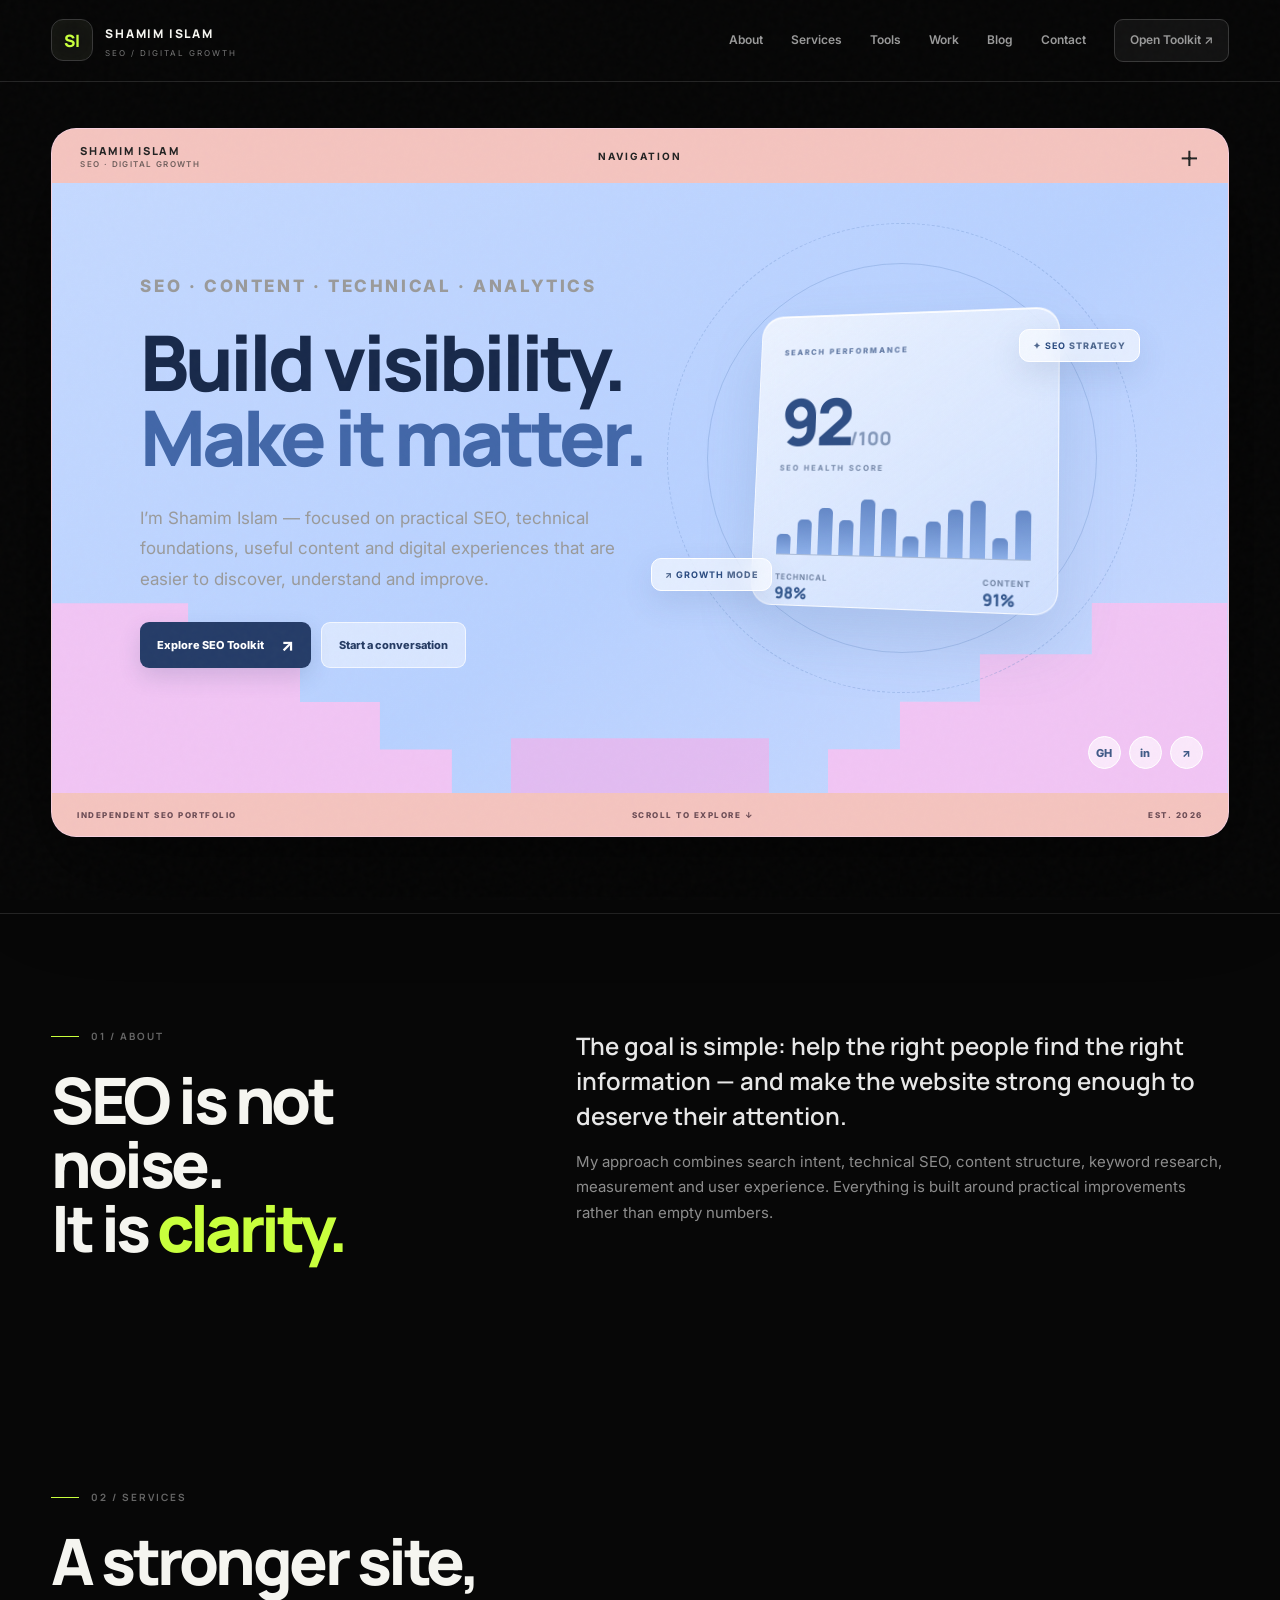
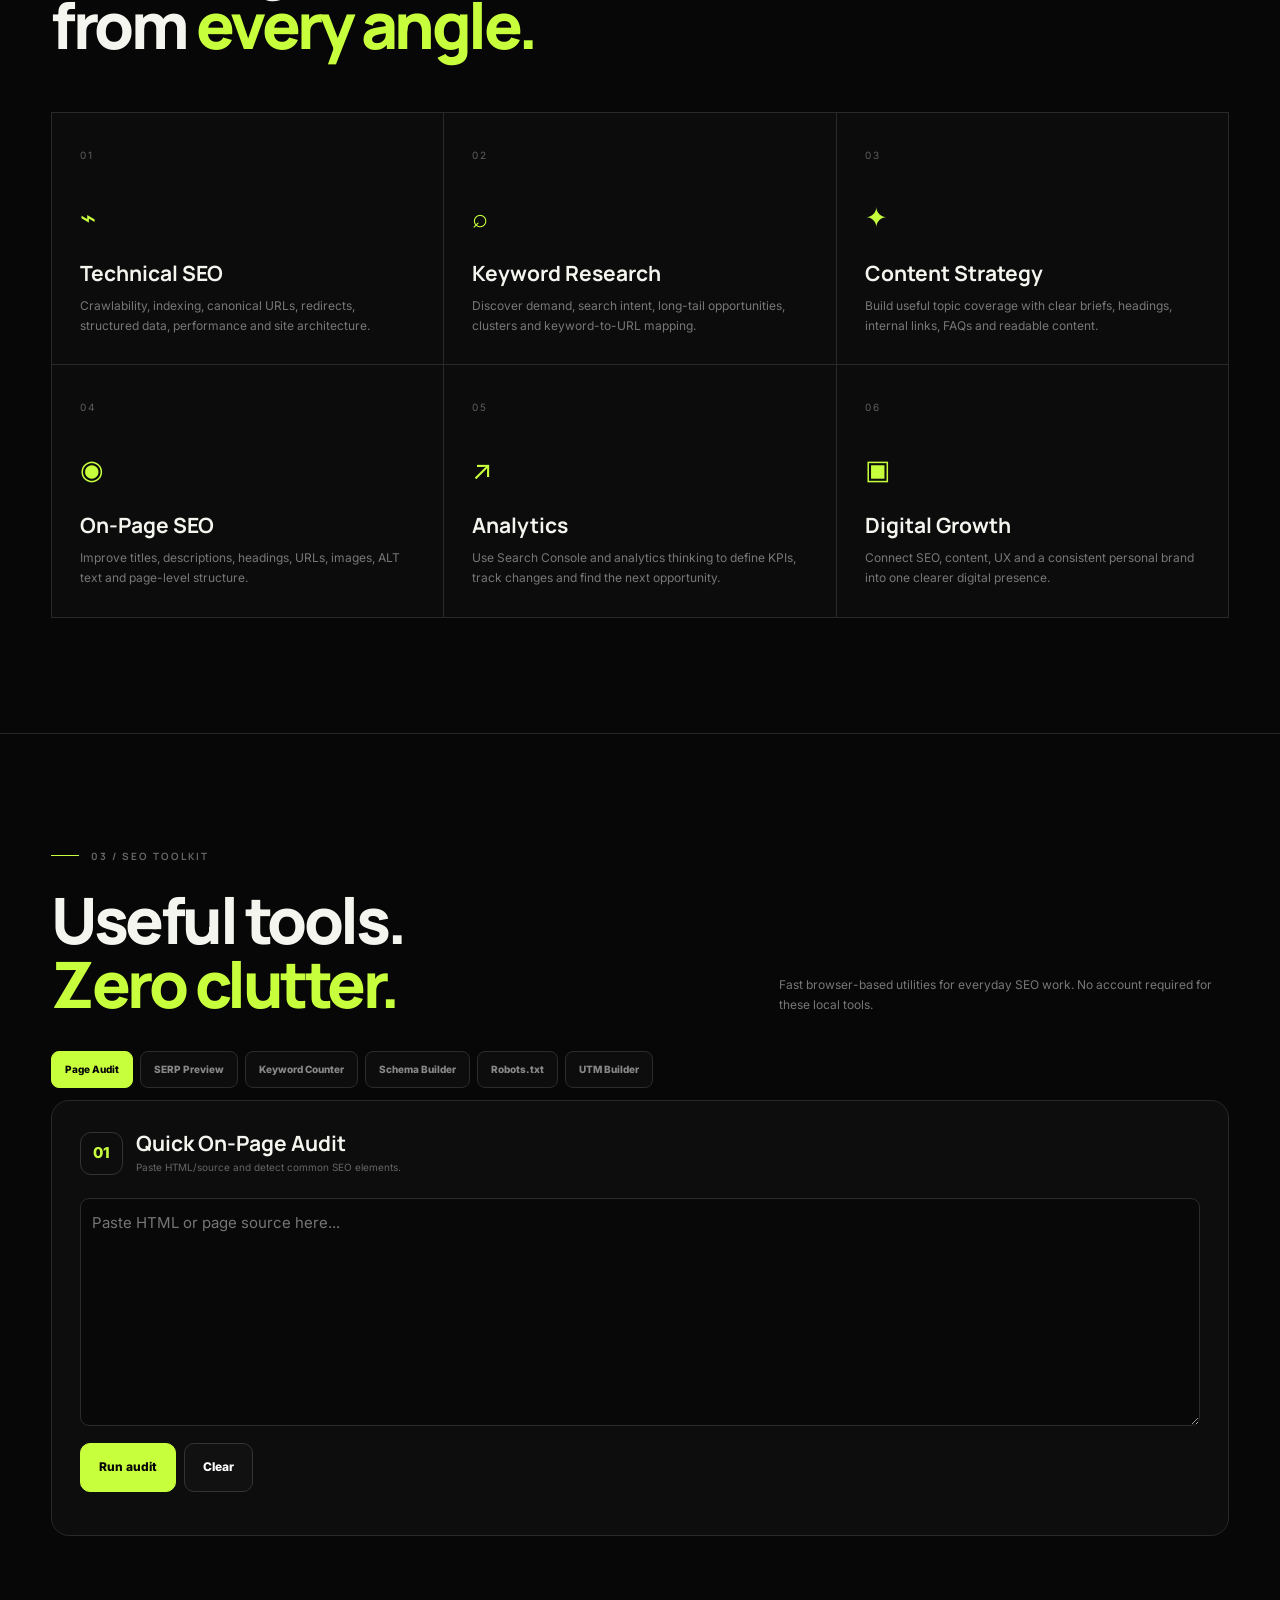
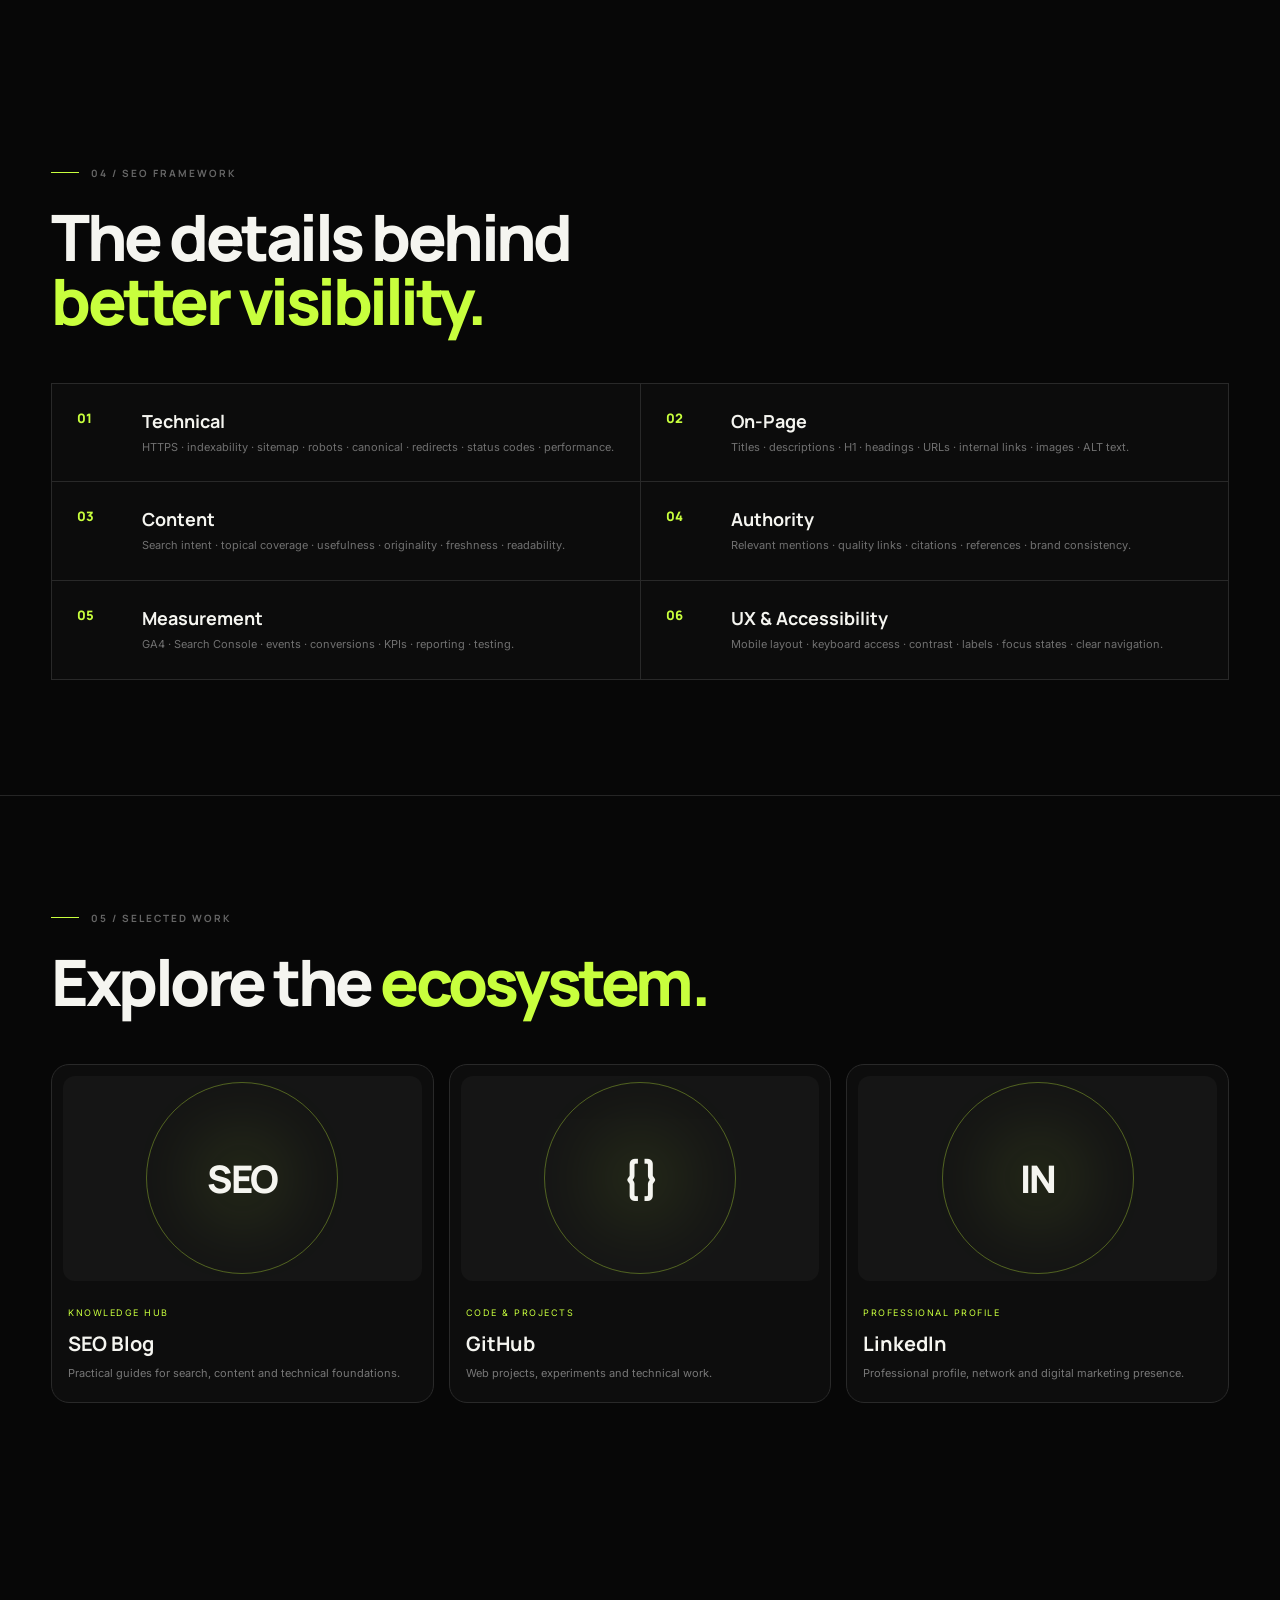
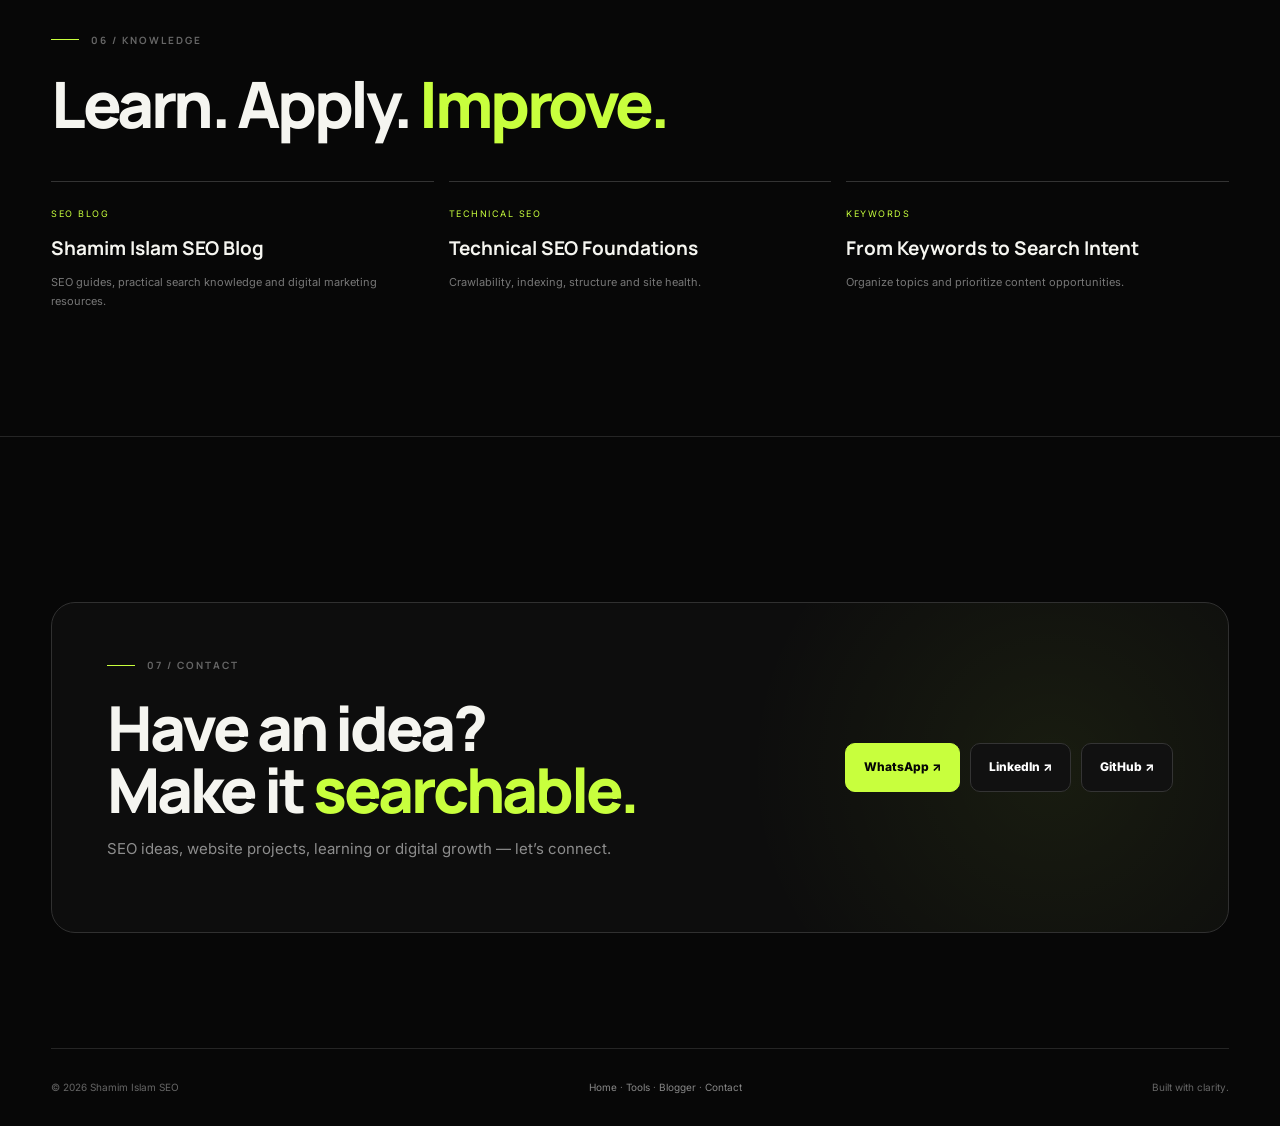
==== commit 78f55195: "Redesign homepage hero with pastel 3D animated layout" ====
--- a/index.html
+++ b/index.html
@@ -1,3 +1,54 @@
 <!doctype html><html lang="en"><head><meta charset="utf-8"><meta name="viewport" content="width=device-width,initial-scale=1"><meta name="google-site-verification" content="83art4-FNSVSx7OHyl4aTm2tDBfhGfmmEOHCPIMgnic"><meta name="google-adsense-account" content="ca-pub-7573361603657066"><title>Shamim Islam SEO — SEO Strategy & Digital Growth</title><meta name="description" content="Shamim Islam SEO — modern SEO strategy, technical SEO, content, keyword research and practical browser-based tools."><meta name="author" content="Shamim Islam"><meta name="robots" content="index,follow,max-image-preview:large"><link rel="canonical" href="https://shamimislamseo.github.io/"><link rel="icon" href="favicon.svg" type="image/svg+xml"><meta name="theme-color" content="#070707"><meta property="og:title" content="Shamim Islam SEO — SEO Strategy & Digital Growth"><meta property="og:description" content="SEO strategy, technical SEO, content and practical SEO tools by Shamim Islam."><meta property="og:type" content="website"><meta property="og:url" content="https://shamimislamseo.github.io/"><meta name="twitter:card" content="summary"><script async src="https://pagead2.googlesyndication.com/pagead/js/adsbygoogle.js?client=ca-pub-7573361603657066" crossorigin="anonymous"></script><script type="application/ld+json">{"@context":"https://schema.org","@graph":[{"@type":"Person","@id":"https://shamimislamseo.github.io/#person","name":"Shamim Islam","alternateName":["Shamim Islam SEO","ShamimIslamSEO"],"url":"https://shamimislamseo.github.io/","jobTitle":"SEO Strategist & Digital Marketer","knowsAbout":["SEO","Technical SEO","Keyword Research","Content Strategy","Analytics","Digital Marketing"],"sameAs":["https://github.com/shamimislamseo","https://www.linkedin.com/in/shamimislamseo/","https://shamimislamseo.blogspot.com/","https://linktr.ee/shamimislamseo"]},{"@type":"WebSite","@id":"https://shamimislamseo.github.io/#website","url":"https://shamimislamseo.github.io/","name":"Shamim Islam SEO","publisher":{"@id":"https://shamimislamseo.github.io/#person"},"inLanguage":"en"}]}</script><link rel="preconnect" href="https://fonts.googleapis.com"><link rel="preconnect" href="https://fonts.gstatic.com" crossorigin><link href="https://fonts.googleapis.com/css2?family=Inter:wght@400;500;600;700;800&family=Manrope:wght@500;600;700;800&display=swap" rel="stylesheet"><style>
 :root{--bg:#070707;--panel:#101010;--panel2:#151515;--text:#f5f5f0;--muted:#929292;--line:#252525;--accent:#c8ff3d;--accent2:#8dff8a;--white:#fff;--max:1240px;--shadow:0 30px 100px #000b}*{box-sizing:border-box}html{scroll-behavior:smooth;scroll-padding-top:90px}body{margin:0;background:var(--bg);color:var(--text);font:15px/1.7 Inter,Arial,sans-serif;overflow-x:hidden}a{color:inherit}button,input,textarea,select{font:inherit}.noise{position:fixed;inset:0;pointer-events:none;opacity:.035;z-index:100;background-image:url("data:image/svg+xml,%3Csvg viewBox='0 0 180 180' xmlns='http://www.w3.org/2000/svg'%3E%3Cfilter id='n'%3E%3CfeTurbulence type='fractalNoise' baseFrequency='.8' numOctaves='3' stitchTiles='stitch'/%3E%3C/filter%3E%3Crect width='100%25' height='100%25' filter='url(%23n)' opacity='.6'/%3E%3C/svg%3E")}.wrap{width:min(var(--max),92%);margin:auto}.top{position:fixed;top:0;left:0;width:100%;height:3px;background:var(--accent);transform-origin:left;transform:scaleX(0);z-index:200}.nav{position:sticky;top:0;z-index:99;height:82px;border-bottom:1px solid var(--line);background:#070707e8;backdrop-filter:blur(18px);display:flex;align-items:center}.navin{width:min(var(--max),92%);margin:auto;display:flex;align-items:center;justify-content:space-between}.logo{display:flex;align-items:center;gap:12px;text-decoration:none}.logoMark{width:42px;height:42px;border:1px solid #383838;border-radius:12px;display:grid;place-items:center;background:#111;font:800 17px Manrope;color:var(--accent);box-shadow:inset 0 0 25px #c8ff3d0a}.logo b{font:800 12px Manrope;letter-spacing:1.8px}.logo small{display:block;color:#777;font-size:8px;letter-spacing:2px;margin-top:1px}.links{display:flex;align-items:center;gap:28px}.links a{font-size:12px;color:#9a9a9a;text-decoration:none;font-weight:600;transition:.2s}.links a:hover{color:var(--accent)}.navbtn{border:1px solid #383838;background:#121212;color:#fff;border-radius:9px;padding:10px 15px;font-size:11px;font-weight:700;text-decoration:none}.navbtn:hover{background:var(--accent);color:#050505}.hamb{display:none;background:none;border:1px solid #333;color:#fff;border-radius:9px;width:42px;height:42px}.hero{min-height:calc(100vh - 82px);display:grid;grid-template-columns:1.08fr .92fr;gap:60px;align-items:center;padding:80px 0 90px;position:relative}.hero:before{content:"";position:absolute;width:650px;height:650px;right:-220px;top:40px;border-radius:50%;background:radial-gradient(circle,#c8ff3d12,transparent 65%);pointer-events:none}.kicker{font-size:10px;letter-spacing:3px;text-transform:uppercase;color:var(--accent);font-weight:800;margin:0 0 22px}.hero h1{font:800 clamp(52px,7vw,94px)/.95 Manrope;margin:0;letter-spacing:-5px;max-width:850px}.hero h1 em{font-style:normal;color:var(--accent)}.hero p{max-width:650px;color:#9a9a9a;font-size:17px;margin:28px 0}.buttons{display:flex;gap:10px;flex-wrap:wrap}.btn{display:inline-flex;align-items:center;justify-content:center;gap:8px;padding:13px 18px;border-radius:10px;border:1px solid #343434;background:#111;color:#fff;text-decoration:none;font-size:12px;font-weight:800;transition:.25s}.btn:hover{transform:translateY(-3px);border-color:#555}.primary{background:var(--accent);border-color:var(--accent);color:#050505}.primary:hover{background:#d8ff78}.micro{margin-top:18px;color:#666!important;font-size:10px!important}.dashboard{position:relative;height:520px;display:grid;place-items:center;perspective:1200px}.dash{width:min(470px,92%);border:1px solid #2d2d2d;background:linear-gradient(145deg,#151515,#0b0b0b);border-radius:24px;padding:18px;box-shadow:var(--shadow);transform:rotateY(-9deg) rotateX(5deg);animation:levitate 6s ease-in-out infinite}.dashTop{display:flex;align-items:center;justify-content:space-between;padding:3px 3px 17px;border-bottom:1px solid #242424}.dots{display:flex;gap:5px}.dots i{width:6px;height:6px;border-radius:50%;background:#444}.live{font-size:9px;color:var(--accent);letter-spacing:1.5px}.score{height:230px;border:1px solid #242424;border-radius:18px;margin:16px 0;display:grid;place-items:center;position:relative;overflow:hidden;background:radial-gradient(circle at 50% 70%,#c8ff3d0b,transparent 55%)}.score:before{content:"";position:absolute;width:175px;height:175px;border-radius:50%;border:1px solid #c8ff3d55;border-top-color:var(--accent);box-shadow:0 0 55px #c8ff3d13;animation:spin 7s linear infinite}.score b{font:800 66px Manrope;letter-spacing:-4px;color:var(--accent);position:relative}.score span{position:absolute;top:143px;font-size:9px;letter-spacing:2px;color:#777}.metrics{display:grid;grid-template-columns:repeat(3,1fr);gap:8px}.metric{border:1px solid #242424;border-radius:12px;padding:13px}.metric b{font:700 18px Manrope;display:block}.metric small{font-size:9px;color:#6f6f6f}.chart{height:55px;margin-top:12px;border-radius:10px;background:linear-gradient(180deg,#c8ff3d08,transparent);position:relative;overflow:hidden}.chart svg{width:100%;height:100%}.orbit{position:absolute;width:20px;height:20px;border-radius:50%;background:var(--accent);box-shadow:0 0 30px var(--accent);right:10%;top:10%;animation:orbit 7s linear infinite}.section{padding:115px 0}.line{border-top:1px solid var(--line)}.eyebrow{display:flex;align-items:center;gap:12px;color:#666;font:700 10px Manrope;letter-spacing:2px;text-transform:uppercase;margin-bottom:25px}.eyebrow:before{content:"";width:28px;height:1px;background:var(--accent)}.sectionTitle{font:800 clamp(38px,5vw,67px)/1 Manrope;letter-spacing:-3.5px;margin:0}.sectionTitle span{color:var(--accent)}.intro{display:grid;grid-template-columns:.8fr 1.2fr;gap:90px}.big{font:600 24px/1.45 Manrope;margin:0;color:#e7e7e7}.muted{color:#8d8d8d}.services{display:grid;grid-template-columns:repeat(3,1fr);gap:1px;background:#292929;border:1px solid #292929;margin-top:55px}.service{background:#0c0c0c;padding:28px;min-height:250px;position:relative;transition:.3s}.service:hover{background:#131313}.num{color:#5e5e5e;font-size:10px;letter-spacing:2px}.svcIcon{font-size:27px;color:var(--accent);margin:28px 0 18px}.service h3{font:700 21px Manrope;margin:0 0 9px}.service p{font-size:12px;color:#777;margin:0}.toolsHead{display:flex;justify-content:space-between;gap:30px;align-items:end}.toolsHead p{max-width:450px;margin:0;color:#777;font-size:12px}.tabs{display:flex;gap:7px;flex-wrap:wrap;margin:35px 0 12px}.tab{border:1px solid #2c2c2c;background:#0d0d0d;color:#888;padding:9px 13px;border-radius:8px;font-size:10px;font-weight:800;cursor:pointer}.tab.active,.tab:hover{background:var(--accent);color:#050505;border-color:var(--accent)}.tool{display:none;border:1px solid #292929;background:#0d0d0d;border-radius:18px;padding:28px}.tool.active{display:block;animation:fade .35s ease}.toolTitle{display:flex;gap:13px;align-items:center;margin-bottom:20px}.toolIcon{width:43px;height:43px;border:1px solid #333;border-radius:11px;display:grid;place-items:center;color:var(--accent);font-weight:800}.tool h3{font:700 21px Manrope;margin:0}.toolTitle p{font-size:10px;color:#666;margin:2px 0}.input,.field input,.field textarea,.field select{width:100%;background:#080808;color:#eee;border:1px solid #2b2b2b;border-radius:9px;padding:11px;outline:none}.input:focus,.field input:focus,.field textarea:focus,.field select:focus{border-color:#777}.form{display:grid;grid-template-columns:1fr 1fr;gap:10px}.field{display:grid;gap:6px;font-size:10px;color:#777;font-weight:700}.full{grid-column:1/-1}.toolActions{display:flex;gap:8px;margin-top:10px}.results{display:grid;grid-template-columns:repeat(4,1fr);gap:8px;margin-top:15px}.result{border:1px solid #292929;padding:12px;border-radius:9px;background:#101010}.result.good{border-color:#c8ff3d55}.result b{display:block;font-size:11px}.result small{color:#666;font-size:9px}.serp{margin-top:18px;background:#fff;color:#222;border-radius:10px;padding:17px}.serpUrl{font-size:10px;color:#188038}.serpTitle{font-size:19px;color:#1a0dab;margin:3px 0}.serpDesc{font-size:11px;color:#555}.counter{display:grid;grid-template-columns:repeat(4,1fr);gap:8px;margin-top:12px}.counter div{border:1px solid #292929;padding:14px;border-radius:9px}.counter b{font:800 24px Manrope;color:var(--accent);display:block}.counter small{color:#666}.code{white-space:pre-wrap;overflow:auto;background:#070707;border:1px solid #282828;padding:15px;border-radius:9px;color:#cde5c8;font-size:10px;margin-top:12px}.out{margin-top:12px;padding:12px;border:1px solid #292929;border-radius:9px;word-break:break-all}.out a{color:var(--accent)}.checkGrid{display:grid;grid-template-columns:repeat(2,1fr);gap:1px;background:#292929;border:1px solid #292929;margin-top:50px}.check{background:#0c0c0c;padding:25px;display:grid;grid-template-columns:50px 1fr;gap:15px}.check strong{font:800 13px Manrope;color:var(--accent)}.check h3{margin:0;font:700 18px Manrope}.check p{margin:5px 0 0;color:#707070;font-size:11px}.work{display:grid;grid-template-columns:repeat(3,1fr);gap:15px;margin-top:50px}.project{border:1px solid #292929;background:#0d0d0d;border-radius:18px;padding:11px;text-decoration:none;transition:.3s}.project:hover{transform:translateY(-7px);border-color:#4a4a4a}.projectArt{height:205px;border-radius:12px;background:#151515;position:relative;overflow:hidden;display:grid;place-items:center}.projectArt:before{content:"";position:absolute;width:190px;height:190px;border:1px solid #c8ff3d55;border-radius:50%;animation:spin 12s linear infinite}.projectArt:after{content:"";position:absolute;width:80px;height:80px;border-radius:50%;background:var(--accent);filter:blur(40px);opacity:.16}.projectArt b{font:800 38px Manrope;z-index:2;letter-spacing:-2px}.projectInfo{padding:17px 5px 8px}.projectInfo small{font-size:9px;color:var(--accent);letter-spacing:1.5px}.projectInfo h3{font:700 20px Manrope;margin:7px 0}.projectInfo p{font-size:11px;color:#777;margin:0}.blogGrid{display:grid;grid-template-columns:repeat(3,1fr);gap:15px;margin-top:45px}.post{border-top:1px solid #333;padding-top:17px;text-decoration:none}.post small{color:var(--accent);font-size:9px;letter-spacing:1.5px}.post h3{font:700 19px Manrope;line-height:1.3;margin:12px 0}.post p{color:#777;font-size:11px}.cta{margin-top:50px;border:1px solid #303030;border-radius:24px;padding:55px;display:flex;align-items:center;justify-content:space-between;gap:30px;background:radial-gradient(circle at 85% 50%,#c8ff3d10,transparent 30%),#0d0d0d}.cta h2{font:800 clamp(35px,5vw,62px)/1 Manrope;letter-spacing:-3px;margin:0}.cta h2 span{color:var(--accent)}.footer{padding:30px 0;border-top:1px solid var(--line);display:flex;justify-content:space-between;gap:20px;flex-wrap:wrap;color:#666;font-size:10px}.footer a{color:#888;text-decoration:none}.footer a:hover{color:var(--accent)}.reveal{opacity:0;transform:translateY(25px);transition:.75s cubic-bezier(.2,.8,.2,1)}.reveal.show{opacity:1;transform:none}@keyframes levitate{0%,100%{transform:rotateY(-9deg) rotateX(5deg) translateY(0)}50%{transform:rotateY(-5deg) rotateX(2deg) translateY(-12px)}}@keyframes spin{to{transform:rotate(360deg)}}@keyframes orbit{to{transform:translate(-130px,120px)}}@keyframes fade{from{opacity:0;transform:translateY(7px)}to{opacity:1;transform:none}}@media(max-width:900px){.links{display:none}.hamb{display:block}.hero{grid-template-columns:1fr;padding-top:60px}.dashboard{height:430px}.intro{grid-template-columns:1fr;gap:35px}.services,.work,.blogGrid{grid-template-columns:1fr 1fr}.cta{display:block}.cta .buttons{margin-top:25px}}@media(max-width:600px){.nav{height:70px}.hero h1{font-size:54px;letter-spacing:-3px}.dashboard{height:360px}.dash{transform:none}.services,.work,.blogGrid,.checkGrid,.results,.counter,.form{grid-template-columns:1fr}.full{grid-column:auto}.section{padding:80px 0}.sectionTitle{letter-spacing:-2px}.tool{padding:18px}.cta{padding:30px}.check{grid-template-columns:35px 1fr}}
-</style></head><body><div class="noise"></div><div class="top" id="progress"></div><header class="nav"><div class="navin"><a class="logo" href="#home"><span class="logoMark">SI</span><span><b>SHAMIM ISLAM</b><small>SEO / DIGITAL GROWTH</small></span></a><nav class="links"><a href="#about">About</a><a href="#services">Services</a><a href="#tools">Tools</a><a href="#work">Work</a><a href="https://shamimislamseo.blogspot.com/" target="_blank" rel="noopener">Blog</a><a href="#contact">Contact</a><a class="navbtn" href="#tools">Open Toolkit ↗</a></nav><button class="hamb" aria-label="Menu">☰</button></div></header><main id="home"><section class="hero wrap"><div class="reveal"><p class="kicker">SEO · CONTENT · TECHNICAL · ANALYTICS</p><h1>Build visibility.<br>Make it <em>matter.</em></h1><p>I’m Shamim Islam — focused on practical SEO, technical foundations, useful content and digital experiences that are easier to discover, understand and improve.</p><div class="buttons"><a class="btn primary" href="#tools">Explore SEO Toolkit ↗</a><a class="btn" href="#contact">Start a conversation</a></div><p class="micro">Independent SEO portfolio · practical browser tools · learning resources</p></div><div class="dashboard reveal"><div class="orbit"></div><div class="dash"><div class="dashTop"><div class="dots"><i></i><i></i><i></i></div><span class="live">● LIVE SEO VIEW</span></div><div class="score"><b>92</b><span>SEO HEALTH SCORE</span></div><div class="metrics"><div class="metric"><b>98%</b><small>Technical</small></div><div class="metric"><b>91%</b><small>Content</small></div><div class="metric"><b>87%</b><small>Visibility</small></div></div><div class="chart"><svg viewBox="0 0 470 55" preserveAspectRatio="none"><path d="M0 45 C55 43 55 34 100 37 S145 45 185 29 S235 38 275 24 S330 34 370 14 S420 25 470 7" fill="none" stroke="#c8ff3d" stroke-width="2"/><path d="M0 55 L0 45 C55 43 55 34 100 37 S145 45 185 29 S235 38 275 24 S330 34 370 14 S420 25 470 7 L470 55Z" fill="#c8ff3d" opacity=".05"/></svg></div></div></div></section><section id="about" class="section line"><div class="wrap intro"><div class="reveal"><div class="eyebrow">01 / ABOUT</div><h2 class="sectionTitle">SEO is not noise.<br>It is <span>clarity.</span></h2></div><div class="reveal"><p class="big">The goal is simple: help the right people find the right information — and make the website strong enough to deserve their attention.</p><p class="muted">My approach combines search intent, technical SEO, content structure, keyword research, measurement and user experience. Everything is built around practical improvements rather than empty numbers.</p></div></div></section><section id="services" class="section"><div class="wrap"><div class="reveal"><div class="eyebrow">02 / SERVICES</div><h2 class="sectionTitle">A stronger site,<br>from <span>every angle.</span></h2></div><div class="services"><article class="service reveal"><span class="num">01</span><div class="svcIcon">⌁</div><h3>Technical SEO</h3><p>Crawlability, indexing, canonical URLs, redirects, structured data, performance and site architecture.</p></article><article class="service reveal"><span class="num">02</span><div class="svcIcon">⌕</div><h3>Keyword Research</h3><p>Discover demand, search intent, long-tail opportunities, clusters and keyword-to-URL mapping.</p></article><article class="service reveal"><span class="num">03</span><div class="svcIcon">✦</div><h3>Content Strategy</h3><p>Build useful topic coverage with clear briefs, headings, internal links, FAQs and readable content.</p></article><article class="service reveal"><span class="num">04</span><div class="svcIcon">◉</div><h3>On-Page SEO</h3><p>Improve titles, descriptions, headings, URLs, images, ALT text and page-level structure.</p></article><article class="service reveal"><span class="num">05</span><div class="svcIcon">↗</div><h3>Analytics</h3><p>Use Search Console and analytics thinking to define KPIs, track changes and find the next opportunity.</p></article><article class="service reveal"><span class="num">06</span><div class="svcIcon">▣</div><h3>Digital Growth</h3><p>Connect SEO, content, UX and a consistent personal brand into one clearer digital presence.</p></article></div></div></section><section id="tools" class="section line"><div class="wrap"><div class="toolsHead reveal"><div><div class="eyebrow">03 / SEO TOOLKIT</div><h2 class="sectionTitle">Useful tools.<br><span>Zero clutter.</span></h2></div><p>Fast browser-based utilities for everyday SEO work. No account required for these local tools.</p></div><div class="tabs reveal"><button class="tab active" data-t="audit">Page Audit</button><button class="tab" data-t="serp">SERP Preview</button><button class="tab" data-t="count">Keyword Counter</button><button class="tab" data-t="schema">Schema Builder</button><button class="tab" data-t="robots">Robots.txt</button><button class="tab" data-t="utm">UTM Builder</button></div><div class="tool active" id="t-audit"><div class="toolTitle"><span class="toolIcon">01</span><div><h3>Quick On-Page Audit</h3><p>Paste HTML/source and detect common SEO elements.</p></div></div><textarea id="auditInput" class="input" rows="8" placeholder="Paste HTML or page source here..."></textarea><div class="toolActions"><button class="btn primary" id="runAudit">Run audit</button><button class="btn" id="clearAudit">Clear</button></div><div id="auditResults" class="results"></div></div><div class="tool" id="t-serp"><div class="toolTitle"><span class="toolIcon">02</span><div><h3>Google SERP Preview</h3><p>Test how a title, URL and description look together.</p></div></div><div class="form"><label class="field">Title<input id="st" maxlength="60" value="Shamim Islam SEO | SEO Strategy & Digital Growth"></label><label class="field">URL<input id="su" value="https://shamimislamseo.github.io/"></label><label class="field full">Description<textarea id="sd" maxlength="160" rows="3">Practical SEO strategy, technical SEO, useful content and digital marketing resources by Shamim Islam.</textarea></label></div><div class="serp"><div class="serpUrl" id="pu">https://shamimislamseo.github.io/</div><div class="serpTitle" id="pt">Shamim Islam SEO | SEO Strategy & Digital Growth</div><div class="serpDesc" id="pd">Practical SEO strategy, technical SEO, useful content and digital marketing resources by Shamim Islam.</div></div></div><div class="tool" id="t-count"><div class="toolTitle"><span class="toolIcon">03</span><div><h3>Keyword & Content Counter</h3><p>Words, characters, sentences, reading time and repeated terms.</p></div></div><textarea id="ct" class="input" rows="9" placeholder="Paste content here..."></textarea><div class="counter"><div><b id="wc">0</b><small>Words</small></div><div><b id="cc">0</b><small>Characters</small></div><div><b id="sc">0</b><small>Sentences</small></div><div><b id="rt">0 min</b><small>Reading time</small></div></div><div id="words" class="tabs"></div></div><div class="tool" id="t-schema"><div class="toolTitle"><span class="toolIcon">04</span><div><h3>Schema Builder</h3><p>Generate basic Person, WebSite or Article JSON-LD.</p></div></div><div class="form"><label class="field">Type<select id="sct"><option>Person</option><option>WebSite</option><option>Article</option></select></label><label class="field">Name<input id="scn" value="Shamim Islam SEO"></label><label class="field">URL<input id="scu" value="https://shamimislamseo.github.io/"></label><label class="field">Description<input id="scd" value="SEO strategy, digital marketing and useful search resources."></label></div><button class="btn primary" id="schemaBtn" style="margin-top:12px">Generate JSON-LD</button><pre id="schemaOut" class="code"></pre></div><div class="tool" id="t-robots"><div class="toolTitle"><span class="toolIcon">05</span><div><h3>Robots.txt Generator</h3><p>Generate a clean robots file for a website.</p></div></div><div class="form"><label class="field">User-agent<select id="ra"><option>*</option><option>Googlebot</option><option>Bingbot</option></select></label><label class="field">Rule<select id="rr"><option>Allow</option><option>Disallow</option></select></label><label class="field full">Path<input id="rp" value="/"></label><label class="field full">Sitemap URL<input id="rs" value="https://shamimislamseo.github.io/sitemap.xml"></label></div><button class="btn primary" id="robotBtn" style="margin-top:12px">Generate robots.txt</button><pre id="robotOut" class="code"></pre></div><div class="tool" id="t-utm"><div class="toolTitle"><span class="toolIcon">06</span><div><h3>UTM Link Builder</h3><p>Create campaign URLs quickly and cleanly.</p></div></div><div class="form"><label class="field full">Website URL<input id="uu" value="https://shamimislamseo.github.io/"></label><label class="field">Source<input id="us" placeholder="facebook"></label><label class="field">Medium<input id="um" placeholder="social"></label><label class="field">Campaign<input id="uc" placeholder="seo-launch"></label><label class="field">Term<input id="ut" placeholder="optional"></label><label class="field">Content<input id="ux" placeholder="optional"></label></div><button class="btn primary" id="utmBtn" style="margin-top:12px">Build campaign URL</button><div id="utmOut" class="out"></div></div></div></section><section class="section"><div class="wrap"><div class="reveal"><div class="eyebrow">04 / SEO FRAMEWORK</div><h2 class="sectionTitle">The details behind<br><span>better visibility.</span></h2></div><div class="checkGrid"><div class="check reveal"><strong>01</strong><div><h3>Technical</h3><p>HTTPS · indexability · sitemap · robots · canonical · redirects · status codes · performance.</p></div></div><div class="check reveal"><strong>02</strong><div><h3>On-Page</h3><p>Titles · descriptions · H1 · headings · URLs · internal links · images · ALT text.</p></div></div><div class="check reveal"><strong>03</strong><div><h3>Content</h3><p>Search intent · topical coverage · usefulness · originality · freshness · readability.</p></div></div><div class="check reveal"><strong>04</strong><div><h3>Authority</h3><p>Relevant mentions · quality links · citations · references · brand consistency.</p></div></div><div class="check reveal"><strong>05</strong><div><h3>Measurement</h3><p>GA4 · Search Console · events · conversions · KPIs · reporting · testing.</p></div></div><div class="check reveal"><strong>06</strong><div><h3>UX & Accessibility</h3><p>Mobile layout · keyboard access · contrast · labels · focus states · clear navigation.</p></div></div></div></div></section><section id="work" class="section line"><div class="wrap"><div class="reveal"><div class="eyebrow">05 / SELECTED WORK</div><h2 class="sectionTitle">Explore the <span>ecosystem.</span></h2></div><div class="work"><a class="project reveal" href="https://shamimislamseo.blogspot.com/" target="_blank" rel="noopener"><div class="projectArt"><b>SEO</b></div><div class="projectInfo"><small>KNOWLEDGE HUB</small><h3>SEO Blog</h3><p>Practical guides for search, content and technical foundations.</p></div></a><a class="project reveal" href="https://github.com/shamimislamseo" target="_blank" rel="noopener"><div class="projectArt"><b>{ }</b></div><div class="projectInfo"><small>CODE & PROJECTS</small><h3>GitHub</h3><p>Web projects, experiments and technical work.</p></div></a><a class="project reveal" href="https://www.linkedin.com/in/shamimislamseo/" target="_blank" rel="noopener"><div class="projectArt"><b>IN</b></div><div class="projectInfo"><small>PROFESSIONAL PROFILE</small><h3>LinkedIn</h3><p>Professional profile, network and digital marketing presence.</p></div></a></div></div></section><section class="section"><div class="wrap"><div class="reveal"><div class="eyebrow">06 / KNOWLEDGE</div><h2 class="sectionTitle">Learn. Apply. <span>Improve.</span></h2></div><div class="blogGrid"><a class="post reveal" href="https://shamimislamseo.blogspot.com/" target="_blank" rel="noopener"><small>SEO BLOG</small><h3>Shamim Islam SEO Blog</h3><p>SEO guides, practical search knowledge and digital marketing resources.</p></a><a class="post reveal" href="blog/technical-seo.html"><small>TECHNICAL SEO</small><h3>Technical SEO Foundations</h3><p>Crawlability, indexing, structure and site health.</p></a><a class="post reveal" href="blog/keyword-research.html"><small>KEYWORDS</small><h3>From Keywords to Search Intent</h3><p>Organize topics and prioritize content opportunities.</p></a></div></div></section><section id="contact" class="section line"><div class="wrap"><div class="cta reveal"><div><div class="eyebrow">07 / CONTACT</div><h2>Have an idea?<br>Make it <span>searchable.</span></h2><p class="muted">SEO ideas, website projects, learning or digital growth — let’s connect.</p></div><div class="buttons"><a class="btn primary" href="https://wa.me/+8801402570044" target="_blank" rel="noopener">WhatsApp ↗</a><a class="btn" href="https://www.linkedin.com/in/shamimislamseo/" target="_blank" rel="noopener">LinkedIn ↗</a><a class="btn" href="https://github.com/shamimislamseo" target="_blank" rel="noopener">GitHub ↗</a></div></div></div></section></main><footer class="footer wrap"><span>© <span id="year"></span> Shamim Islam SEO</span><span><a href="#home">Home</a> · <a href="#tools">Tools</a> · <a href="https://shamimislamseo.blogspot.com/" target="_blank" rel="noopener">Blogger</a> · <a href="#contact">Contact</a></span><span>Built with clarity.</span></footer><script>const $=s=>document.querySelector(s),$$=s=>document.querySelectorAll(s);$('#year').textContent=new Date().getFullYear();const bar=$('#progress');addEventListener('scroll',()=>{const h=document.documentElement;bar.style.transform='scaleX('+(scrollY/(h.scrollHeight-innerHeight)||0)+')'});const ham=$('.hamb'),links=$('.links');ham.onclick=()=>{const open=links.style.display==='flex';links.style.display=open?'none':'flex';links.style.position='absolute';links.style.top='70px';links.style.left='4%';links.style.right='4%';links.style.padding='18px';links.style.background='#0b0b0b';links.style.border='1px solid #292929';links.style.borderRadius='12px';links.style.flexDirection='column';links.style.alignItems='flex-start'};if('IntersectionObserver'in window){const io=new IntersectionObserver(es=>es.forEach(e=>{if(e.isIntersecting){e.target.classList.add('show');io.unobserve(e.target)}}),{threshold:.08});$$('.reveal').forEach(x=>io.observe(x))}else $$('.reveal').forEach(x=>x.classList.add('show'));$$('.tab').forEach(b=>b.onclick=()=>{$$('.tab').forEach(x=>x.classList.remove('active'));$$('.tool').forEach(x=>x.classList.remove('active'));b.classList.add('active');$('#t-'+b.dataset.t).classList.add('active')});$('#runAudit').onclick=()=>{const s=$('#auditInput').value;const tests=[['Title',/<title[^>]*>[\s\S]{1,120}<\/title>/i.test(s),'Add a title tag'],['Meta description',/<meta[^>]+name=["\']description["\']/i.test(s),'Add a meta description'],['H1',/<h1\b/i.test(s),'Add a descriptive H1'],['Canonical',/rel=["\']canonical["\']/i.test(s),'Review canonical'],['Viewport',/name=["\']viewport["\']/i.test(s),'Add viewport'],['Image ALT',!/<img(?![^>]*\balt=)[^>]*>/i.test(s),'Review image ALT'],['Schema',/application\/ld\+json/i.test(s),'Consider schema'],['Robots',/robots[^>]*index/i.test(s),'Review robots']];$('#auditResults').innerHTML=tests.map(t=>`<div class="result ${t[1]?'good':''}"><b>${t[1]?'✓':'!'} ${t[0]}</b><small>${t[1]?'Detected':t[2]}</small></div>`).join('')};$('#clearAudit').onclick=()=>{$('#auditInput').value='';$('#auditResults').innerHTML=''};const st=$('#st'),sd=$('#sd'),su=$('#su'),pt=$('#pt'),pd=$('#pd'),pu=$('#pu');function serp(){pt.textContent=st.value;pd.textContent=sd.value;pu.textContent=su.value}[st,sd,su].forEach(x=>x.oninput=serp);$('#ct').oninput=()=>{const t=$('#ct').value.trim(),w=t?t.split(/\s+/).length:0;$('#wc').textContent=w;$('#cc').textContent=t.length;$('#sc').textContent=t?t.split(/[.!?]+/).filter(Boolean).length:0;$('#rt').textContent=(w?Math.max(1,Math.ceil(w/200)):0)+' min';const m={};(t.toLowerCase().match(/[a-z0-9]{3,}/g)||[]).forEach(x=>m[x]=(m[x]||0)+1);$('#words').innerHTML=Object.entries(m).sort((a,b)=>b[1]-a[1]).slice(0,12).map(x=>`<button class="tab">${x[0]} · ${x[1]}</button>`).join('')};$('#schemaBtn').onclick=()=>{const type=$('#sct').value,name=$('#scn').value,url=$('#scu').value,description=$('#scd').value;let o={'@context':'https://schema.org','@type':type,name,url,description};if(type==='Person')o.jobTitle='SEO Strategist & Digital Marketer';if(type==='Article')o.headline=name;$('#schemaOut').textContent=JSON.stringify(o,null,2)};$('#robotBtn').onclick=()=>$('#robotOut').textContent=`User-agent: ${$('#ra').value}\n${$('#rr').value}: ${$('#rp').value}\n\nSitemap: ${$('#rs').value}`;$('#utmBtn').onclick=()=>{try{const u=new URL($('#uu').value);[['utm_source','us'],['utm_medium','um'],['utm_campaign','uc'],['utm_term','ut'],['utm_content','ux']].forEach(([k,id])=>{if($('#'+id).value)u.searchParams.set(k,$('#'+id).value)});$('#utmOut').innerHTML=`<a href="${u.href}" target="_blank" rel="noopener">${u.href}</a>`}catch(e){$('#utmOut').textContent='Please enter a valid URL.'}};</script></body></html>+
+/* Pastel stepped 3D hero inspired by the supplied reference */
+.hero-pastel{display:block;min-height:0;padding:46px 0 76px}
+.hero-pastel:before{display:none}
+.hero-stage{position:relative;isolation:isolate;overflow:hidden;border-radius:25px;background:#f5c9d8;box-shadow:0 35px 100px #0007;border:1px solid #ffffff20}
+.stage-nav{height:54px;background:#f4c4bf;color:#222;display:flex;align-items:center;justify-content:space-between;padding:0 28px;position:relative;z-index:4}
+.stage-brand{font:800 11px Manrope;letter-spacing:1.7px}.stage-brand small{display:block;font:600 8px Inter;letter-spacing:1.4px;opacity:.62;margin-top:1px}
+.stage-nav-label{position:absolute;left:50%;transform:translateX(-50%);font:700 10px Inter;letter-spacing:2px;text-transform:uppercase}
+.stage-plus{font:300 34px/1 Inter;color:#252525;text-decoration:none;transition:transform .25s}.stage-plus:hover{transform:rotate(90deg)}
+.stage-sky{min-height:590px;position:relative;overflow:hidden;display:grid;grid-template-columns:1.05fr .95fr;align-items:center;padding:65px 7.5% 125px;background:linear-gradient(145deg,#c5d9ff 0%,#b8d1ff 55%,#c9d9ff 100%);color:#14213b}
+.stage-copy{position:relative;z-index:3;max-width:610px}
+.stage-kicker{font:800 9px Inter;letter-spacing:2.6px;color:#405b8d;margin:0 0 20px}
+.stage-copy h1{font:800 clamp(43px,6vw,78px)/.98 Manrope;letter-spacing:-4px;color:#18294a;margin:0;max-width:670px}
+.stage-copy h1 em{font-style:normal;color:#4267a8}
+.stage-lead{max-width:530px;color:#455a7e;font-size:14px;line-height:1.8;margin:23px 0 25px}
+.stage-actions{display:flex;gap:10px;flex-wrap:wrap}
+.stage-btn{display:inline-flex;align-items:center;gap:17px;padding:13px 17px;border-radius:9px;text-decoration:none;font:800 11px Inter;transition:transform .25s,box-shadow .25s}
+.stage-btn:hover{transform:translateY(-4px);box-shadow:0 12px 24px #263d6825}
+.stage-btn-primary{background:#253c68;color:#fff;box-shadow:0 9px 22px #263d6828}
+.stage-btn-primary span{font-size:17px}.stage-btn-glass{background:#ffffff72;border:1px solid #ffffffb0;color:#263c64}
+.stage-art{position:relative;z-index:2;min-height:350px;display:grid;place-items:center;perspective:900px}
+.stage-glass{width:min(310px,88%);height:300px;padding:23px 25px;border-radius:23px;border:1px solid #ffffffb8;background:linear-gradient(145deg,#ffffffb8,#e5efff72);box-shadow:0 28px 60px #526d9c30,inset 0 1px #fff;backdrop-filter:blur(15px);transform:rotateY(-13deg) rotateX(7deg);animation:stageFloat 6s ease-in-out infinite}
+.stage-glass-label{font:800 8px Inter;letter-spacing:2px;color:#637ba5}.stage-glass strong{display:block;font:800 67px/1 Manrope;color:#2e4e85;letter-spacing:-4px;margin-top:28px}.stage-glass strong span{font-size:19px;letter-spacing:0;color:#8498ba}.stage-glass>small{font:700 8px Inter;letter-spacing:2px;color:#7386a7}
+.stage-bars{height:57px;display:flex;align-items:end;gap:7px;margin:22px 0 17px;border-bottom:1px solid #aabbd7}
+.stage-bars i{flex:1;border-radius:5px 5px 0 0;background:linear-gradient(#6488c7,#8db0e9);height:35%}.stage-bars i:nth-child(2n){height:62%}.stage-bars i:nth-child(3n){height:84%}.stage-bars i:nth-child(5n){height:100%}
+.stage-stats{display:flex;justify-content:space-between;font:700 8px Inter;letter-spacing:1px;color:#7285a5}.stage-stats b{display:block;font:800 16px Manrope;color:#34588e;letter-spacing:0}
+.stage-orbit{position:absolute;border:1px solid #6b8fc855;border-radius:50%;animation:stageSpin 24s linear infinite}.orbit-one{width:390px;height:390px}.orbit-two{width:470px;height:470px;border-style:dashed;animation-direction:reverse;animation-duration:35s}
+.stage-float{position:absolute;z-index:3;padding:10px 13px;border-radius:10px;background:#fff9;border:1px solid #fff;box-shadow:0 12px 30px #344d7520;color:#526a91;font:800 9px Inter;letter-spacing:1px;backdrop-filter:blur(10px);animation:stageFloat 5s ease-in-out infinite}.stage-float b{color:#294a80}.float-a{top:13%;right:0}.float-b{bottom:12%;left:-3%;animation-delay:-2.2s}
+.step-shape{position:absolute;z-index:1;bottom:0;height:190px;width:34%;background:#f1c5f4;clip-path:polygon(0 0,34% 0,34% 27%,62% 27%,62% 52%,82% 52%,82% 77%,100% 77%,100% 100%,0 100%)}
+.step-left{left:0}.step-right{right:0;transform:scaleX(-1)}
+.step-center{width:22%;height:55px;left:39%;background:#e9b9ef;clip-path:polygon(0 0,100% 0,100% 100%,0 100%);opacity:.85}
+.stage-social{position:absolute;right:25px;bottom:24px;z-index:4;display:flex;gap:8px}
+.stage-social a{width:33px;height:33px;display:grid;place-items:center;border-radius:50%;background:#ffffff9c;border:1px solid #fff;color:#405a87;text-decoration:none;font:800 11px Inter;transition:.2s}
+.stage-social a:hover{background:#fff;transform:translateY(-4px)}
+.stage-foot{height:43px;padding:0 25px;display:flex;justify-content:space-between;align-items:center;background:#f4c4bf;color:#6c4c55;font:800 8px Inter;letter-spacing:1.5px}
+@keyframes stageFloat{0%,100%{transform:translateY(0) rotateY(-13deg) rotateX(7deg)}50%{transform:translateY(-11px) rotateY(-8deg) rotateX(4deg)}}
+@keyframes stageSpin{to{rotate:360deg}}
+@media(max-width:900px){.hero-pastel{padding:30px 0 55px}.stage-sky{grid-template-columns:1fr;gap:8px;padding:55px 7% 110px}.stage-copy{max-width:700px}.stage-art{min-height:330px}.stage-copy h1{font-size:clamp(45px,8vw,70px)}.stage-glass{width:280px;height:275px}.orbit-one{width:330px;height:330px}.orbit-two{width:390px;height:390px}}
+@media(max-width:600px){.hero-pastel{width:94%;padding:20px 0 40px}.hero-stage{border-radius:17px}.stage-nav{height:48px;padding:0 15px}.stage-nav-label{font-size:8px}.stage-plus{font-size:29px}.stage-sky{min-height:0;padding:43px 7% 95px;gap:0}.stage-copy h1{font-size:clamp(39px,11vw,56px);letter-spacing:-2.8px}.stage-kicker{font-size:8px;letter-spacing:1.7px}.stage-lead{font-size:12px;margin:17px 0 20px}.stage-btn{padding:11px 13px;font-size:10px}.stage-art{min-height:300px;margin-top:12px}.stage-glass{width:245px;height:260px;padding:19px}.stage-glass strong{font-size:58px;margin-top:24px}.orbit-one{width:285px;height:285px}.orbit-two{width:335px;height:335px}.float-a{right:-3%;top:10%}.float-b{left:-2%;bottom:8%}.step-shape{height:115px;width:35%}.step-center{height:30px}.stage-social{right:12px;bottom:12px}.stage-social a{width:28px;height:28px}.stage-foot{height:36px;padding:0 12px;font-size:6px;letter-spacing:.8px}}
+@media(prefers-reduced-motion:reduce){.stage-glass,.stage-orbit,.stage-float{animation:none!important}}
+</style></head><body><div class="noise"></div><div class="top" id="progress"></div><header class="nav"><div class="navin"><a class="logo" href="#home"><span class="logoMark">SI</span><span><b>SHAMIM ISLAM</b><small>SEO / DIGITAL GROWTH</small></span></a><nav class="links"><a href="#about">About</a><a href="#services">Services</a><a href="#tools">Tools</a><a href="#work">Work</a><a href="https://shamimislamseo.blogspot.com/" target="_blank" rel="noopener">Blog</a><a href="#contact">Contact</a><a class="navbtn" href="#tools">Open Toolkit ↗</a></nav><button class="hamb" aria-label="Menu">☰</button></div></header><main id="home"><section class="hero wrap hero-pastel" aria-label="Introduction">
+  <div class="hero-stage reveal">
+    <div class="stage-nav"><span class="stage-brand">SHAMIM ISLAM <small>SEO · DIGITAL GROWTH</small></span><span class="stage-nav-label">NAVIGATION</span><a href="#tools" aria-label="Explore tools" class="stage-plus">+</a></div>
+    <div class="stage-sky">
+      <div class="stage-copy"><p class="stage-kicker">SEO · CONTENT · TECHNICAL · ANALYTICS</p><h1>Build visibility.<br><em>Make it matter.</em></h1><p class="stage-lead">I’m Shamim Islam — focused on practical SEO, technical foundations, useful content and digital experiences that are easier to discover, understand and improve.</p><div class="stage-actions"><a class="stage-btn stage-btn-primary" href="#tools">Explore SEO Toolkit <span>↗</span></a><a class="stage-btn stage-btn-glass" href="#contact">Start a conversation</a></div></div>
+      <div class="stage-art" aria-hidden="true"><div class="stage-orbit orbit-one"></div><div class="stage-orbit orbit-two"></div><div class="stage-glass"><span class="stage-glass-label">SEARCH PERFORMANCE</span><strong>92<span>/100</span></strong><small>SEO HEALTH SCORE</small><div class="stage-bars"><i></i><i></i><i></i><i></i><i></i><i></i><i></i><i></i><i></i><i></i><i></i><i></i></div><div class="stage-stats"><span>TECHNICAL <b>98%</b></span><span>CONTENT <b>91%</b></span></div></div><span class="stage-float float-a">✦ <b>SEO</b> STRATEGY</span><span class="stage-float float-b">↗ <b>GROWTH</b> MODE</span></div>
+      <div class="step-shape step-left"></div><div class="step-shape step-right"></div><div class="step-shape step-center"></div>
+      <div class="stage-social"><a href="https://github.com/shamimislamseo" target="_blank" rel="noopener" aria-label="GitHub">GH</a><a href="https://www.linkedin.com/in/shamimislamseo/" target="_blank" rel="noopener" aria-label="LinkedIn">in</a><a href="#contact" aria-label="Contact">↗</a></div>
+    </div>
+    <div class="stage-foot"><span>INDEPENDENT SEO PORTFOLIO</span><span>SCROLL TO EXPLORE ↓</span><span>EST. 2026</span></div>
+  </div>
+</section><section id="about" class="section line"><div class="wrap intro"><div class="reveal"><div class="eyebrow">01 / ABOUT</div><h2 class="sectionTitle">SEO is not noise.<br>It is <span>clarity.</span></h2></div><div class="reveal"><p class="big">The goal is simple: help the right people find the right information — and make the website strong enough to deserve their attention.</p><p class="muted">My approach combines search intent, technical SEO, content structure, keyword research, measurement and user experience. Everything is built around practical improvements rather than empty numbers.</p></div></div></section><section id="services" class="section"><div class="wrap"><div class="reveal"><div class="eyebrow">02 / SERVICES</div><h2 class="sectionTitle">A stronger site,<br>from <span>every angle.</span></h2></div><div class="services"><article class="service reveal"><span class="num">01</span><div class="svcIcon">⌁</div><h3>Technical SEO</h3><p>Crawlability, indexing, canonical URLs, redirects, structured data, performance and site architecture.</p></article><article class="service reveal"><span class="num">02</span><div class="svcIcon">⌕</div><h3>Keyword Research</h3><p>Discover demand, search intent, long-tail opportunities, clusters and keyword-to-URL mapping.</p></article><article class="service reveal"><span class="num">03</span><div class="svcIcon">✦</div><h3>Content Strategy</h3><p>Build useful topic coverage with clear briefs, headings, internal links, FAQs and readable content.</p></article><article class="service reveal"><span class="num">04</span><div class="svcIcon">◉</div><h3>On-Page SEO</h3><p>Improve titles, descriptions, headings, URLs, images, ALT text and page-level structure.</p></article><article class="service reveal"><span class="num">05</span><div class="svcIcon">↗</div><h3>Analytics</h3><p>Use Search Console and analytics thinking to define KPIs, track changes and find the next opportunity.</p></article><article class="service reveal"><span class="num">06</span><div class="svcIcon">▣</div><h3>Digital Growth</h3><p>Connect SEO, content, UX and a consistent personal brand into one clearer digital presence.</p></article></div></div></section><section id="tools" class="section line"><div class="wrap"><div class="toolsHead reveal"><div><div class="eyebrow">03 / SEO TOOLKIT</div><h2 class="sectionTitle">Useful tools.<br><span>Zero clutter.</span></h2></div><p>Fast browser-based utilities for everyday SEO work. No account required for these local tools.</p></div><div class="tabs reveal"><button class="tab active" data-t="audit">Page Audit</button><button class="tab" data-t="serp">SERP Preview</button><button class="tab" data-t="count">Keyword Counter</button><button class="tab" data-t="schema">Schema Builder</button><button class="tab" data-t="robots">Robots.txt</button><button class="tab" data-t="utm">UTM Builder</button></div><div class="tool active" id="t-audit"><div class="toolTitle"><span class="toolIcon">01</span><div><h3>Quick On-Page Audit</h3><p>Paste HTML/source and detect common SEO elements.</p></div></div><textarea id="auditInput" class="input" rows="8" placeholder="Paste HTML or page source here..."></textarea><div class="toolActions"><button class="btn primary" id="runAudit">Run audit</button><button class="btn" id="clearAudit">Clear</button></div><div id="auditResults" class="results"></div></div><div class="tool" id="t-serp"><div class="toolTitle"><span class="toolIcon">02</span><div><h3>Google SERP Preview</h3><p>Test how a title, URL and description look together.</p></div></div><div class="form"><label class="field">Title<input id="st" maxlength="60" value="Shamim Islam SEO | SEO Strategy & Digital Growth"></label><label class="field">URL<input id="su" value="https://shamimislamseo.github.io/"></label><label class="field full">Description<textarea id="sd" maxlength="160" rows="3">Practical SEO strategy, technical SEO, useful content and digital marketing resources by Shamim Islam.</textarea></label></div><div class="serp"><div class="serpUrl" id="pu">https://shamimislamseo.github.io/</div><div class="serpTitle" id="pt">Shamim Islam SEO | SEO Strategy & Digital Growth</div><div class="serpDesc" id="pd">Practical SEO strategy, technical SEO, useful content and digital marketing resources by Shamim Islam.</div></div></div><div class="tool" id="t-count"><div class="toolTitle"><span class="toolIcon">03</span><div><h3>Keyword & Content Counter</h3><p>Words, characters, sentences, reading time and repeated terms.</p></div></div><textarea id="ct" class="input" rows="9" placeholder="Paste content here..."></textarea><div class="counter"><div><b id="wc">0</b><small>Words</small></div><div><b id="cc">0</b><small>Characters</small></div><div><b id="sc">0</b><small>Sentences</small></div><div><b id="rt">0 min</b><small>Reading time</small></div></div><div id="words" class="tabs"></div></div><div class="tool" id="t-schema"><div class="toolTitle"><span class="toolIcon">04</span><div><h3>Schema Builder</h3><p>Generate basic Person, WebSite or Article JSON-LD.</p></div></div><div class="form"><label class="field">Type<select id="sct"><option>Person</option><option>WebSite</option><option>Article</option></select></label><label class="field">Name<input id="scn" value="Shamim Islam SEO"></label><label class="field">URL<input id="scu" value="https://shamimislamseo.github.io/"></label><label class="field">Description<input id="scd" value="SEO strategy, digital marketing and useful search resources."></label></div><button class="btn primary" id="schemaBtn" style="margin-top:12px">Generate JSON-LD</button><pre id="schemaOut" class="code"></pre></div><div class="tool" id="t-robots"><div class="toolTitle"><span class="toolIcon">05</span><div><h3>Robots.txt Generator</h3><p>Generate a clean robots file for a website.</p></div></div><div class="form"><label class="field">User-agent<select id="ra"><option>*</option><option>Googlebot</option><option>Bingbot</option></select></label><label class="field">Rule<select id="rr"><option>Allow</option><option>Disallow</option></select></label><label class="field full">Path<input id="rp" value="/"></label><label class="field full">Sitemap URL<input id="rs" value="https://shamimislamseo.github.io/sitemap.xml"></label></div><button class="btn primary" id="robotBtn" style="margin-top:12px">Generate robots.txt</button><pre id="robotOut" class="code"></pre></div><div class="tool" id="t-utm"><div class="toolTitle"><span class="toolIcon">06</span><div><h3>UTM Link Builder</h3><p>Create campaign URLs quickly and cleanly.</p></div></div><div class="form"><label class="field full">Website URL<input id="uu" value="https://shamimislamseo.github.io/"></label><label class="field">Source<input id="us" placeholder="facebook"></label><label class="field">Medium<input id="um" placeholder="social"></label><label class="field">Campaign<input id="uc" placeholder="seo-launch"></label><label class="field">Term<input id="ut" placeholder="optional"></label><label class="field">Content<input id="ux" placeholder="optional"></label></div><button class="btn primary" id="utmBtn" style="margin-top:12px">Build campaign URL</button><div id="utmOut" class="out"></div></div></div></section><section class="section"><div class="wrap"><div class="reveal"><div class="eyebrow">04 / SEO FRAMEWORK</div><h2 class="sectionTitle">The details behind<br><span>better visibility.</span></h2></div><div class="checkGrid"><div class="check reveal"><strong>01</strong><div><h3>Technical</h3><p>HTTPS · indexability · sitemap · robots · canonical · redirects · status codes · performance.</p></div></div><div class="check reveal"><strong>02</strong><div><h3>On-Page</h3><p>Titles · descriptions · H1 · headings · URLs · internal links · images · ALT text.</p></div></div><div class="check reveal"><strong>03</strong><div><h3>Content</h3><p>Search intent · topical coverage · usefulness · originality · freshness · readability.</p></div></div><div class="check reveal"><strong>04</strong><div><h3>Authority</h3><p>Relevant mentions · quality links · citations · references · brand consistency.</p></div></div><div class="check reveal"><strong>05</strong><div><h3>Measurement</h3><p>GA4 · Search Console · events · conversions · KPIs · reporting · testing.</p></div></div><div class="check reveal"><strong>06</strong><div><h3>UX & Accessibility</h3><p>Mobile layout · keyboard access · contrast · labels · focus states · clear navigation.</p></div></div></div></div></section><section id="work" class="section line"><div class="wrap"><div class="reveal"><div class="eyebrow">05 / SELECTED WORK</div><h2 class="sectionTitle">Explore the <span>ecosystem.</span></h2></div><div class="work"><a class="project reveal" href="https://shamimislamseo.blogspot.com/" target="_blank" rel="noopener"><div class="projectArt"><b>SEO</b></div><div class="projectInfo"><small>KNOWLEDGE HUB</small><h3>SEO Blog</h3><p>Practical guides for search, content and technical foundations.</p></div></a><a class="project reveal" href="https://github.com/shamimislamseo" target="_blank" rel="noopener"><div class="projectArt"><b>{ }</b></div><div class="projectInfo"><small>CODE & PROJECTS</small><h3>GitHub</h3><p>Web projects, experiments and technical work.</p></div></a><a class="project reveal" href="https://www.linkedin.com/in/shamimislamseo/" target="_blank" rel="noopener"><div class="projectArt"><b>IN</b></div><div class="projectInfo"><small>PROFESSIONAL PROFILE</small><h3>LinkedIn</h3><p>Professional profile, network and digital marketing presence.</p></div></a></div></div></section><section class="section"><div class="wrap"><div class="reveal"><div class="eyebrow">06 / KNOWLEDGE</div><h2 class="sectionTitle">Learn. Apply. <span>Improve.</span></h2></div><div class="blogGrid"><a class="post reveal" href="https://shamimislamseo.blogspot.com/" target="_blank" rel="noopener"><small>SEO BLOG</small><h3>Shamim Islam SEO Blog</h3><p>SEO guides, practical search knowledge and digital marketing resources.</p></a><a class="post reveal" href="blog/technical-seo.html"><small>TECHNICAL SEO</small><h3>Technical SEO Foundations</h3><p>Crawlability, indexing, structure and site health.</p></a><a class="post reveal" href="blog/keyword-research.html"><small>KEYWORDS</small><h3>From Keywords to Search Intent</h3><p>Organize topics and prioritize content opportunities.</p></a></div></div></section><section id="contact" class="section line"><div class="wrap"><div class="cta reveal"><div><div class="eyebrow">07 / CONTACT</div><h2>Have an idea?<br>Make it <span>searchable.</span></h2><p class="muted">SEO ideas, website projects, learning or digital growth — let’s connect.</p></div><div class="buttons"><a class="btn primary" href="https://wa.me/+8801402570044" target="_blank" rel="noopener">WhatsApp ↗</a><a class="btn" href="https://www.linkedin.com/in/shamimislamseo/" target="_blank" rel="noopener">LinkedIn ↗</a><a class="btn" href="https://github.com/shamimislamseo" target="_blank" rel="noopener">GitHub ↗</a></div></div></div></section></main><footer class="footer wrap"><span>© <span id="year"></span> Shamim Islam SEO</span><span><a href="#home">Home</a> · <a href="#tools">Tools</a> · <a href="https://shamimislamseo.blogspot.com/" target="_blank" rel="noopener">Blogger</a> · <a href="#contact">Contact</a></span><span>Built with clarity.</span></footer><script>const $=s=>document.querySelector(s),$$=s=>document.querySelectorAll(s);$('#year').textContent=new Date().getFullYear();const bar=$('#progress');addEventListener('scroll',()=>{const h=document.documentElement;bar.style.transform='scaleX('+(scrollY/(h.scrollHeight-innerHeight)||0)+')'});const ham=$('.hamb'),links=$('.links');ham.onclick=()=>{const open=links.style.display==='flex';links.style.display=open?'none':'flex';links.style.position='absolute';links.style.top='70px';links.style.left='4%';links.style.right='4%';links.style.padding='18px';links.style.background='#0b0b0b';links.style.border='1px solid #292929';links.style.borderRadius='12px';links.style.flexDirection='column';links.style.alignItems='flex-start'};if('IntersectionObserver'in window){const io=new IntersectionObserver(es=>es.forEach(e=>{if(e.isIntersecting){e.target.classList.add('show');io.unobserve(e.target)}}),{threshold:.08});$$('.reveal').forEach(x=>io.observe(x))}else $$('.reveal').forEach(x=>x.classList.add('show'));$$('.tab').forEach(b=>b.onclick=()=>{$$('.tab').forEach(x=>x.classList.remove('active'));$$('.tool').forEach(x=>x.classList.remove('active'));b.classList.add('active');$('#t-'+b.dataset.t).classList.add('active')});$('#runAudit').onclick=()=>{const s=$('#auditInput').value;const tests=[['Title',/<title[^>]*>[\s\S]{1,120}<\/title>/i.test(s),'Add a title tag'],['Meta description',/<meta[^>]+name=["\']description["\']/i.test(s),'Add a meta description'],['H1',/<h1\b/i.test(s),'Add a descriptive H1'],['Canonical',/rel=["\']canonical["\']/i.test(s),'Review canonical'],['Viewport',/name=["\']viewport["\']/i.test(s),'Add viewport'],['Image ALT',!/<img(?![^>]*\balt=)[^>]*>/i.test(s),'Review image ALT'],['Schema',/application\/ld\+json/i.test(s),'Consider schema'],['Robots',/robots[^>]*index/i.test(s),'Review robots']];$('#auditResults').innerHTML=tests.map(t=>`<div class="result ${t[1]?'good':''}"><b>${t[1]?'✓':'!'} ${t[0]}</b><small>${t[1]?'Detected':t[2]}</small></div>`).join('')};$('#clearAudit').onclick=()=>{$('#auditInput').value='';$('#auditResults').innerHTML=''};const st=$('#st'),sd=$('#sd'),su=$('#su'),pt=$('#pt'),pd=$('#pd'),pu=$('#pu');function serp(){pt.textContent=st.value;pd.textContent=sd.value;pu.textContent=su.value}[st,sd,su].forEach(x=>x.oninput=serp);$('#ct').oninput=()=>{const t=$('#ct').value.trim(),w=t?t.split(/\s+/).length:0;$('#wc').textContent=w;$('#cc').textContent=t.length;$('#sc').textContent=t?t.split(/[.!?]+/).filter(Boolean).length:0;$('#rt').textContent=(w?Math.max(1,Math.ceil(w/200)):0)+' min';const m={};(t.toLowerCase().match(/[a-z0-9]{3,}/g)||[]).forEach(x=>m[x]=(m[x]||0)+1);$('#words').innerHTML=Object.entries(m).sort((a,b)=>b[1]-a[1]).slice(0,12).map(x=>`<button class="tab">${x[0]} · ${x[1]}</button>`).join('')};$('#schemaBtn').onclick=()=>{const type=$('#sct').value,name=$('#scn').value,url=$('#scu').value,description=$('#scd').value;let o={'@context':'https://schema.org','@type':type,name,url,description};if(type==='Person')o.jobTitle='SEO Strategist & Digital Marketer';if(type==='Article')o.headline=name;$('#schemaOut').textContent=JSON.stringify(o,null,2)};$('#robotBtn').onclick=()=>$('#robotOut').textContent=`User-agent: ${$('#ra').value}\n${$('#rr').value}: ${$('#rp').value}\n\nSitemap: ${$('#rs').value}`;$('#utmBtn').onclick=()=>{try{const u=new URL($('#uu').value);[['utm_source','us'],['utm_medium','um'],['utm_campaign','uc'],['utm_term','ut'],['utm_content','ux']].forEach(([k,id])=>{if($('#'+id).value)u.searchParams.set(k,$('#'+id).value)});$('#utmOut').innerHTML=`<a href="${u.href}" target="_blank" rel="noopener">${u.href}</a>`}catch(e){$('#utmOut').textContent='Please enter a valid URL.'}};</script></body></html>
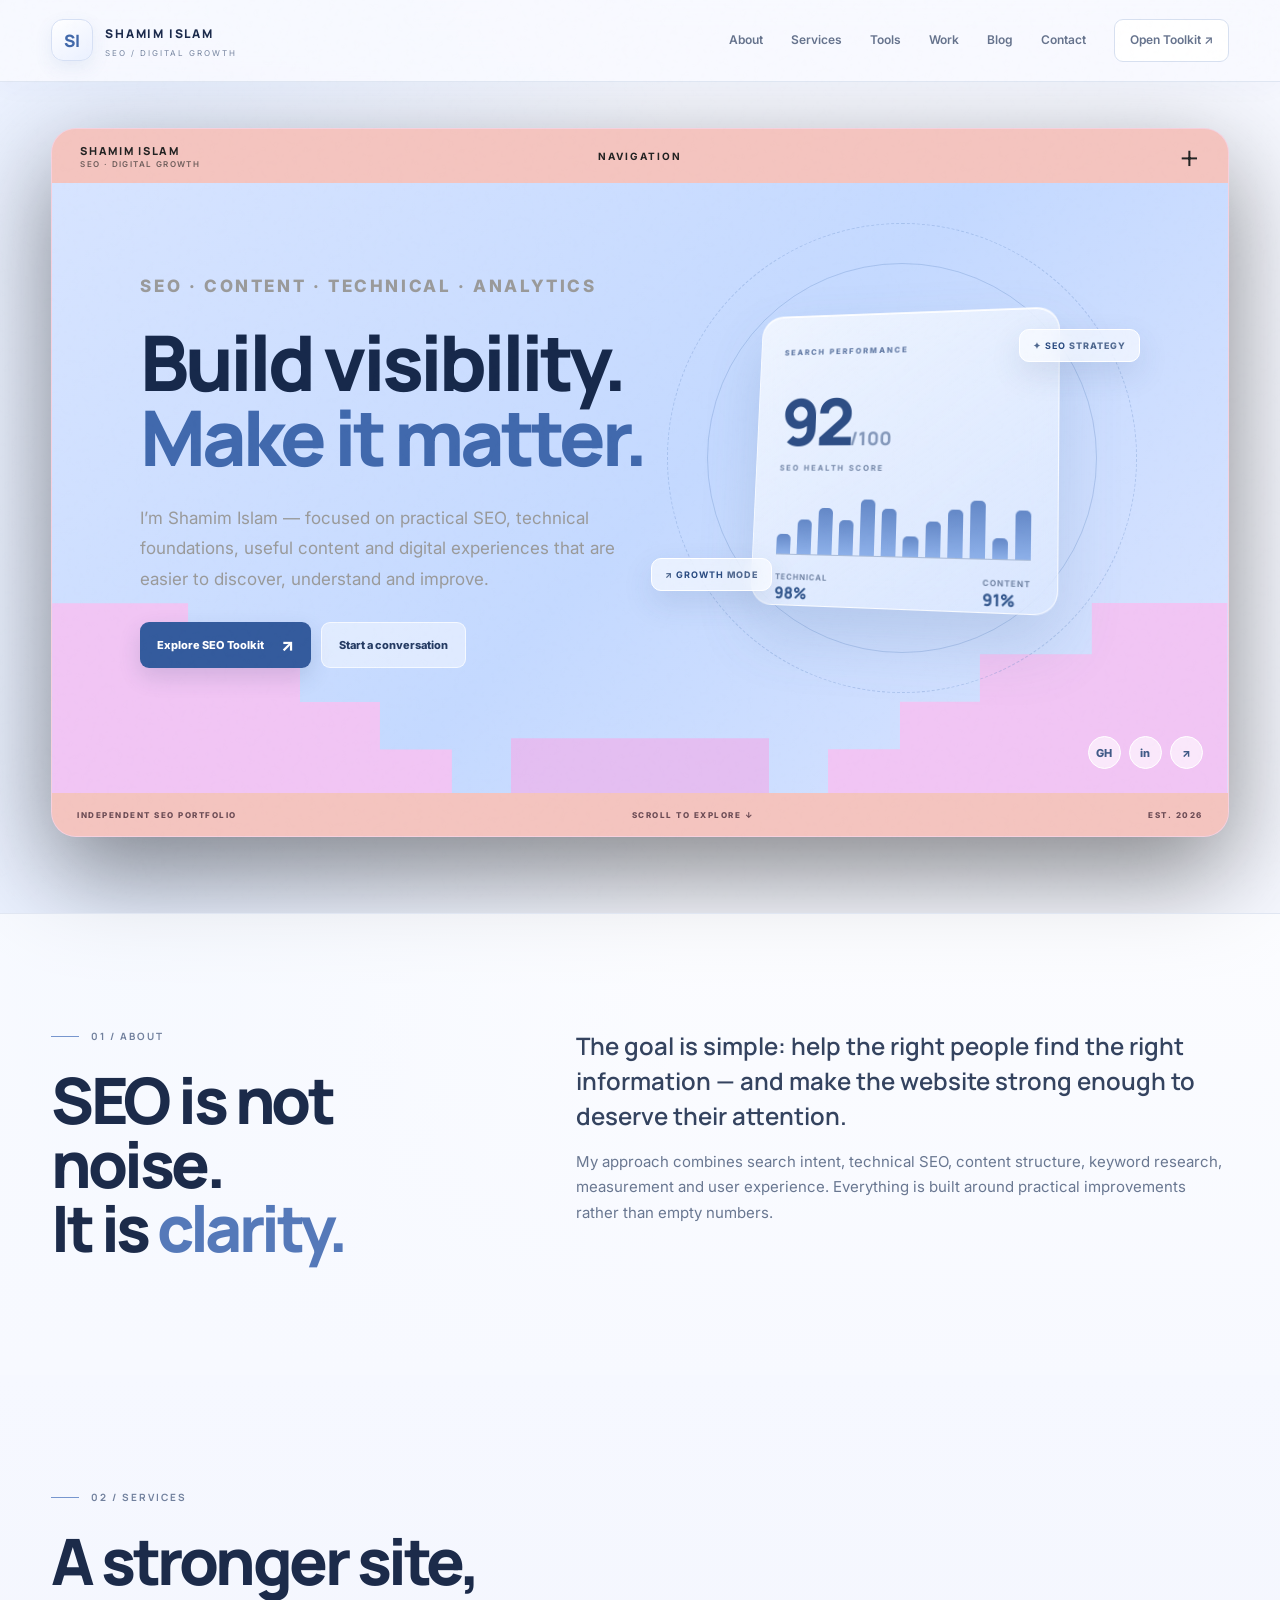
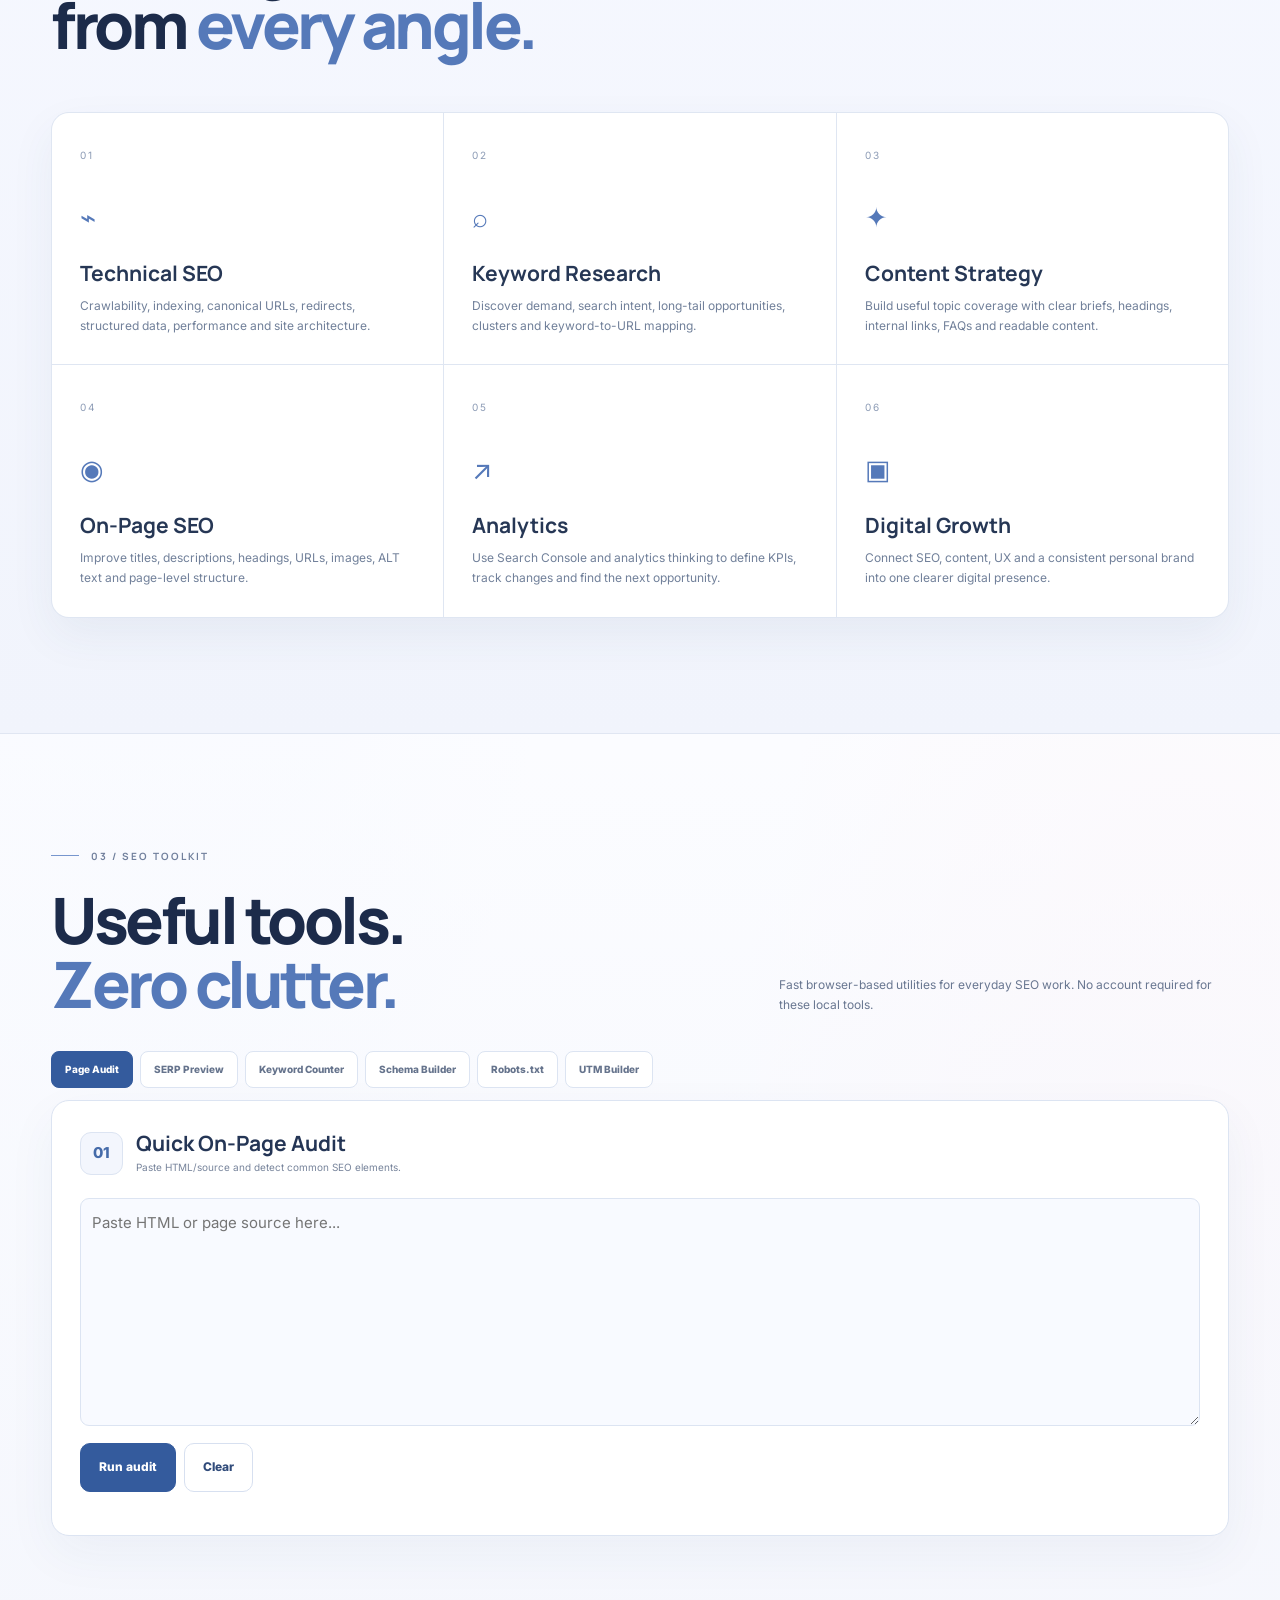
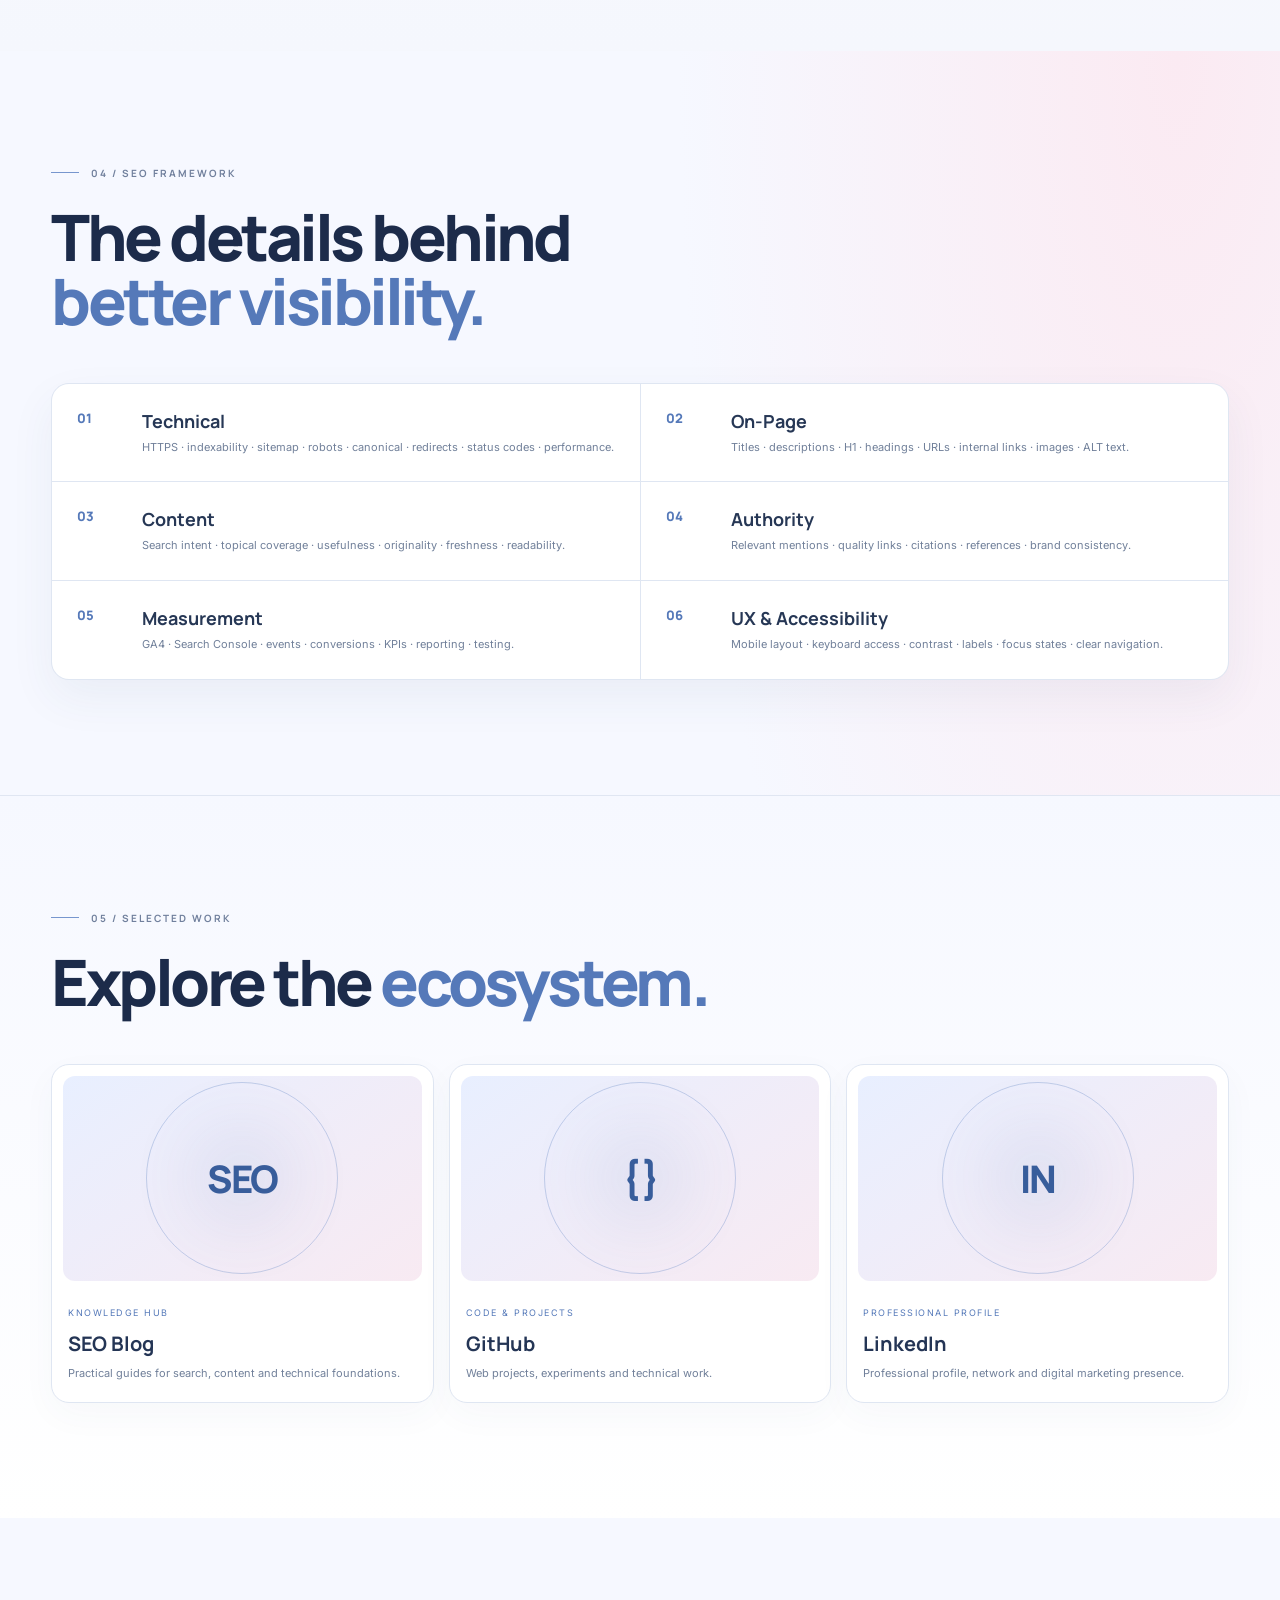
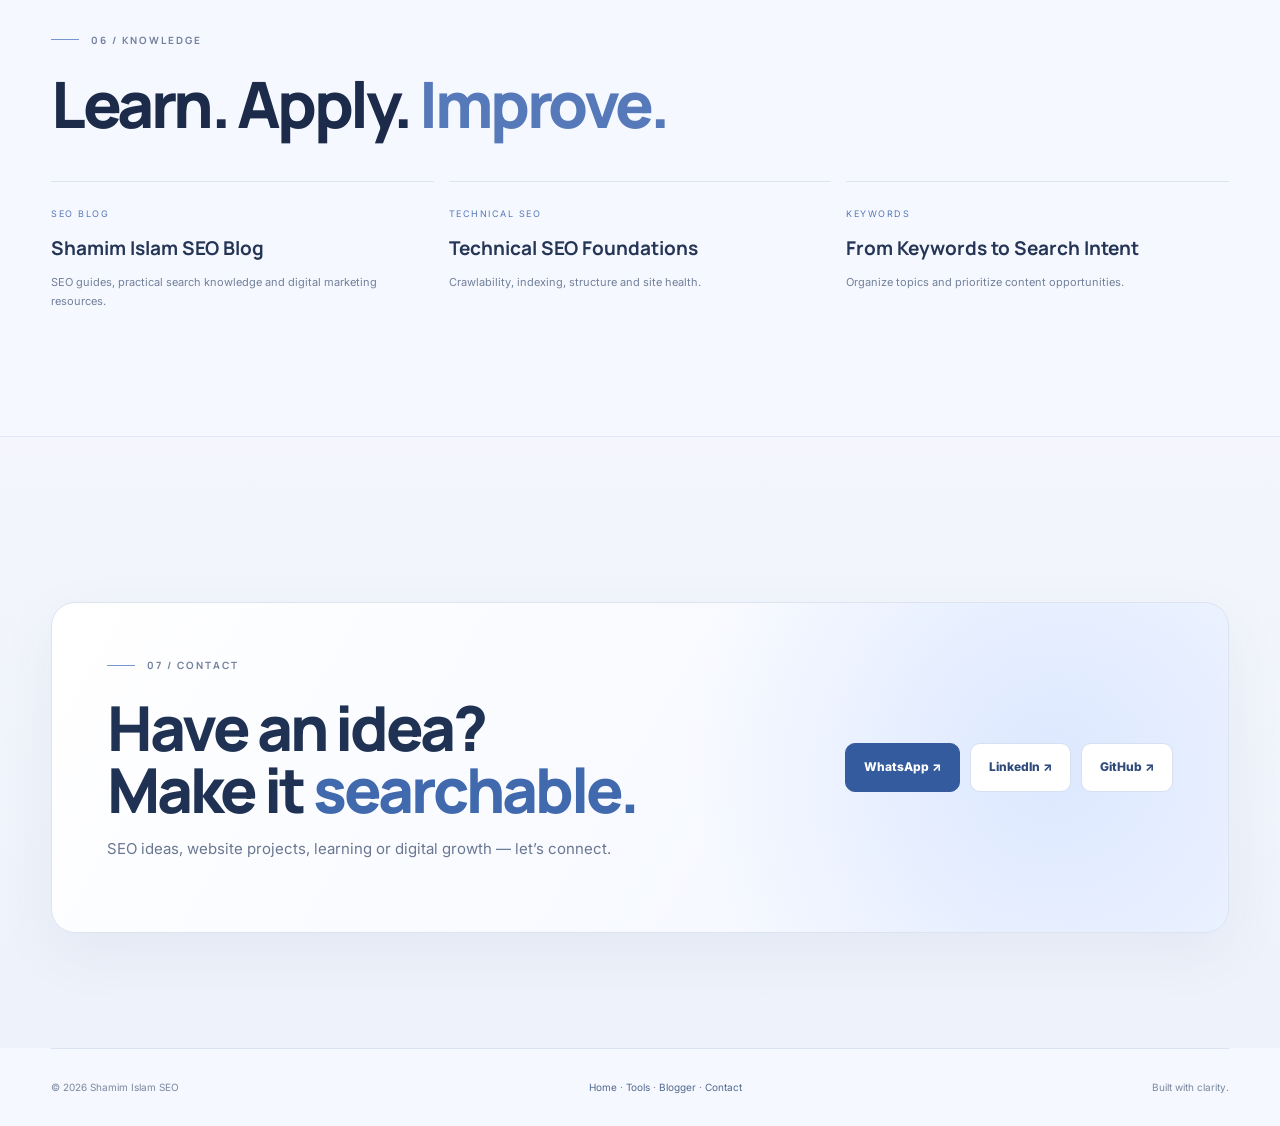
==== commit 3a5f3abe: "Redesign full portfolio page with cohesive pastel styling" ====
--- a/index.html
+++ b/index.html
@@ -40,6 +40,35 @@
 @media(max-width:900px){.hero-pastel{padding:30px 0 55px}.stage-sky{grid-template-columns:1fr;gap:8px;padding:55px 7% 110px}.stage-copy{max-width:700px}.stage-art{min-height:330px}.stage-copy h1{font-size:clamp(45px,8vw,70px)}.stage-glass{width:280px;height:275px}.orbit-one{width:330px;height:330px}.orbit-two{width:390px;height:390px}}
 @media(max-width:600px){.hero-pastel{width:94%;padding:20px 0 40px}.hero-stage{border-radius:17px}.stage-nav{height:48px;padding:0 15px}.stage-nav-label{font-size:8px}.stage-plus{font-size:29px}.stage-sky{min-height:0;padding:43px 7% 95px;gap:0}.stage-copy h1{font-size:clamp(39px,11vw,56px);letter-spacing:-2.8px}.stage-kicker{font-size:8px;letter-spacing:1.7px}.stage-lead{font-size:12px;margin:17px 0 20px}.stage-btn{padding:11px 13px;font-size:10px}.stage-art{min-height:300px;margin-top:12px}.stage-glass{width:245px;height:260px;padding:19px}.stage-glass strong{font-size:58px;margin-top:24px}.orbit-one{width:285px;height:285px}.orbit-two{width:335px;height:335px}.float-a{right:-3%;top:10%}.float-b{left:-2%;bottom:8%}.step-shape{height:115px;width:35%}.step-center{height:30px}.stage-social{right:12px;bottom:12px}.stage-social a{width:28px;height:28px}.stage-foot{height:36px;padding:0 12px;font-size:6px;letter-spacing:.8px}}
 @media(prefers-reduced-motion:reduce){.stage-glass,.stage-orbit,.stage-float{animation:none!important}}
+
+/* Full-page pastel redesign */
+:root{--bg:#f6f8ff;--panel:#fff;--panel2:#eef3fc;--text:#1b2a49;--muted:#687792;--line:#dfe6f2;--accent:#4169ad;--accent2:#8ca9e5;--white:#fff;--shadow:0 24px 70px #344b7618}
+body{background:radial-gradient(ellipse at 10% 10%,#e7efff 0,transparent 34%),radial-gradient(ellipse at 92% 55%,#fbeaf2 0,transparent 30%),var(--bg);color:var(--text)}
+.noise{opacity:.012}.nav{background:#f8faffdf;border-color:#dfe6f2;box-shadow:0 5px 25px #344b7608}
+.logoMark{background:linear-gradient(145deg,#fff,#eaf0ff);border-color:#d6e0f4;color:#4269aa;box-shadow:0 7px 18px #496da51a}.logo b{color:#1c2b4c}.logo small{color:#7886a1}
+.links a{color:#66738d}.links a:hover{color:#345eaa}.navbtn{background:#fff;color:#304b7a;border-color:#d7e0f0}.navbtn:hover{background:#345b9d;color:#fff}.hamb{color:#304b7a;border-color:#d7e0f0;background:#fff}
+.section{position:relative}.line{border-color:#e0e6f2}.sectionTitle{color:#1c2b4a}.sectionTitle span{color:#5579b9}.eyebrow{color:#71809d}.eyebrow:before{background:#7796ce}
+.big{color:#34435f}.muted{color:#697791!important}
+.services,.checkGrid{background:#dfe6f2;border-color:#dfe6f2;border-radius:18px;overflow:hidden;box-shadow:0 18px 45px #314b7610}
+.service,.check{background:#fff}.service:hover{background:#f4f7ff}.num{color:#8c9bb5}.svcIcon,.check strong{color:#5579b9}.service h3,.check h3{color:#263755}.service p,.check p{color:#71809a}
+.toolsHead p{color:#697791}.tab{background:#fff;color:#65738c;border-color:#dce4f2}.tab.active,.tab:hover{background:#345b9d;color:#fff;border-color:#345b9d}
+.tool{background:#fff;border-color:#dce4f2;box-shadow:0 18px 50px #314b760d}.toolIcon{border-color:#dce4f2;background:#f3f6fd;color:#456ba9}.tool h3{color:#243555}.toolTitle p{color:#77849b}
+.input,.field input,.field textarea,.field select{background:#f8faff;color:#253452;border-color:#dce4f2}.input:focus,.field input:focus,.field textarea:focus,.field select:focus{border-color:#7798d0;box-shadow:0 0 0 3px #7798d01c}
+.btn{background:#fff;color:#304b7a;border-color:#d7e0f0}.btn:hover{border-color:#9bb0d5;background:#f6f8ff}.primary{background:#345b9d;color:#fff;border-color:#345b9d}.primary:hover{background:#284a85;color:#fff}
+.result,.counter div{background:#f8faff;border-color:#e0e7f3}.result b{color:#314465}.result small,.counter small{color:#78859b}.result.good{background:#f1f7f2;border-color:#cfe4d2}.counter b{color:#456ba9}
+.code{background:#17233b;color:#d9e7ff;border-color:#263957}.out{background:#f8faff;border-color:#e0e7f3}
+.project{background:#fff;border-color:#dfe6f2;box-shadow:0 12px 35px #314b7609}.project:hover{border-color:#a8bbdc;box-shadow:0 20px 45px #314b7618}
+.projectArt{background:linear-gradient(145deg,#e8efff,#f8eaf2)}.projectArt:before{border-color:#7897ca66}.projectArt b{color:#385d9b}
+.projectInfo small,.post small{color:#5579b9}.projectInfo h3,.post h3{color:#243555}.projectInfo p,.post p{color:#71809a}.post{border-color:#dce4f2}
+.cta{background:radial-gradient(circle at 85% 50%,#dce8ff,transparent 35%),linear-gradient(120deg,#fff,#f1f5ff);border-color:#dce4f2;box-shadow:0 20px 60px #314b7610}.cta h2{color:#203253}
+.footer{border-color:#dce4f2;color:#7a879d}.footer a{color:#52688e}.footer a:hover{color:#2e5799}
+.stage-sky{background:linear-gradient(135deg,#d7e4ff,#c4d9ff 52%,#d9e4ff)}.stage-copy h1{color:#17294b}.stage-copy h1 em{color:#4169ad}.stage-lead{color:#526584}.stage-btn-primary{background:#345b9d}
+#about{background:linear-gradient(180deg,#fff9,#f7f9ff)}#services{background:linear-gradient(180deg,#f6f8ff,#f1f4fc)}#tools{background:linear-gradient(180deg,#fff9,#f5f7fd)}#work{background:linear-gradient(180deg,#f6f8ff,#fff)}#contact{background:linear-gradient(180deg,#f4f6fc,#edf2fb)}
+::selection{background:#cbdcff;color:#1d3157}a:focus-visible,button:focus-visible,input:focus-visible,textarea:focus-visible,select:focus-visible{outline:3px solid #86a5dc;outline-offset:3px}
+.back-top{position:fixed;right:22px;bottom:22px;z-index:90;width:42px;height:42px;display:grid;place-items:center;border-radius:13px;background:#345b9d;color:#fff;text-decoration:none;font:700 20px Inter;box-shadow:0 10px 28px #304f8635;opacity:0;pointer-events:none;transform:translateY(8px);transition:.25s}.back-top.visible{opacity:1;pointer-events:auto;transform:none}.back-top:hover{background:#203f77;transform:translateY(-3px)}
+@media(max-width:900px){.links{background:#fff!important;border-color:#dce4f2!important;box-shadow:0 18px 45px #263e681c}.links a{color:#405477}.links .navbtn{color:#304b7a}}
+@media(max-width:600px){.section{padding:72px 0}.hero-pastel{padding-top:18px}.sectionTitle{line-height:1.05}.service{min-height:0}.projectArt{height:170px}.cta{border-radius:18px}.back-top{right:13px;bottom:13px;width:38px;height:38px}}
+
 </style></head><body><div class="noise"></div><div class="top" id="progress"></div><header class="nav"><div class="navin"><a class="logo" href="#home"><span class="logoMark">SI</span><span><b>SHAMIM ISLAM</b><small>SEO / DIGITAL GROWTH</small></span></a><nav class="links"><a href="#about">About</a><a href="#services">Services</a><a href="#tools">Tools</a><a href="#work">Work</a><a href="https://shamimislamseo.blogspot.com/" target="_blank" rel="noopener">Blog</a><a href="#contact">Contact</a><a class="navbtn" href="#tools">Open Toolkit ↗</a></nav><button class="hamb" aria-label="Menu">☰</button></div></header><main id="home"><section class="hero wrap hero-pastel" aria-label="Introduction">
   <div class="hero-stage reveal">
     <div class="stage-nav"><span class="stage-brand">SHAMIM ISLAM <small>SEO · DIGITAL GROWTH</small></span><span class="stage-nav-label">NAVIGATION</span><a href="#tools" aria-label="Explore tools" class="stage-plus">+</a></div>
@@ -51,4 +80,11 @@
     </div>
     <div class="stage-foot"><span>INDEPENDENT SEO PORTFOLIO</span><span>SCROLL TO EXPLORE ↓</span><span>EST. 2026</span></div>
   </div>
-</section><section id="about" class="section line"><div class="wrap intro"><div class="reveal"><div class="eyebrow">01 / ABOUT</div><h2 class="sectionTitle">SEO is not noise.<br>It is <span>clarity.</span></h2></div><div class="reveal"><p class="big">The goal is simple: help the right people find the right information — and make the website strong enough to deserve their attention.</p><p class="muted">My approach combines search intent, technical SEO, content structure, keyword research, measurement and user experience. Everything is built around practical improvements rather than empty numbers.</p></div></div></section><section id="services" class="section"><div class="wrap"><div class="reveal"><div class="eyebrow">02 / SERVICES</div><h2 class="sectionTitle">A stronger site,<br>from <span>every angle.</span></h2></div><div class="services"><article class="service reveal"><span class="num">01</span><div class="svcIcon">⌁</div><h3>Technical SEO</h3><p>Crawlability, indexing, canonical URLs, redirects, structured data, performance and site architecture.</p></article><article class="service reveal"><span class="num">02</span><div class="svcIcon">⌕</div><h3>Keyword Research</h3><p>Discover demand, search intent, long-tail opportunities, clusters and keyword-to-URL mapping.</p></article><article class="service reveal"><span class="num">03</span><div class="svcIcon">✦</div><h3>Content Strategy</h3><p>Build useful topic coverage with clear briefs, headings, internal links, FAQs and readable content.</p></article><article class="service reveal"><span class="num">04</span><div class="svcIcon">◉</div><h3>On-Page SEO</h3><p>Improve titles, descriptions, headings, URLs, images, ALT text and page-level structure.</p></article><article class="service reveal"><span class="num">05</span><div class="svcIcon">↗</div><h3>Analytics</h3><p>Use Search Console and analytics thinking to define KPIs, track changes and find the next opportunity.</p></article><article class="service reveal"><span class="num">06</span><div class="svcIcon">▣</div><h3>Digital Growth</h3><p>Connect SEO, content, UX and a consistent personal brand into one clearer digital presence.</p></article></div></div></section><section id="tools" class="section line"><div class="wrap"><div class="toolsHead reveal"><div><div class="eyebrow">03 / SEO TOOLKIT</div><h2 class="sectionTitle">Useful tools.<br><span>Zero clutter.</span></h2></div><p>Fast browser-based utilities for everyday SEO work. No account required for these local tools.</p></div><div class="tabs reveal"><button class="tab active" data-t="audit">Page Audit</button><button class="tab" data-t="serp">SERP Preview</button><button class="tab" data-t="count">Keyword Counter</button><button class="tab" data-t="schema">Schema Builder</button><button class="tab" data-t="robots">Robots.txt</button><button class="tab" data-t="utm">UTM Builder</button></div><div class="tool active" id="t-audit"><div class="toolTitle"><span class="toolIcon">01</span><div><h3>Quick On-Page Audit</h3><p>Paste HTML/source and detect common SEO elements.</p></div></div><textarea id="auditInput" class="input" rows="8" placeholder="Paste HTML or page source here..."></textarea><div class="toolActions"><button class="btn primary" id="runAudit">Run audit</button><button class="btn" id="clearAudit">Clear</button></div><div id="auditResults" class="results"></div></div><div class="tool" id="t-serp"><div class="toolTitle"><span class="toolIcon">02</span><div><h3>Google SERP Preview</h3><p>Test how a title, URL and description look together.</p></div></div><div class="form"><label class="field">Title<input id="st" maxlength="60" value="Shamim Islam SEO | SEO Strategy & Digital Growth"></label><label class="field">URL<input id="su" value="https://shamimislamseo.github.io/"></label><label class="field full">Description<textarea id="sd" maxlength="160" rows="3">Practical SEO strategy, technical SEO, useful content and digital marketing resources by Shamim Islam.</textarea></label></div><div class="serp"><div class="serpUrl" id="pu">https://shamimislamseo.github.io/</div><div class="serpTitle" id="pt">Shamim Islam SEO | SEO Strategy & Digital Growth</div><div class="serpDesc" id="pd">Practical SEO strategy, technical SEO, useful content and digital marketing resources by Shamim Islam.</div></div></div><div class="tool" id="t-count"><div class="toolTitle"><span class="toolIcon">03</span><div><h3>Keyword & Content Counter</h3><p>Words, characters, sentences, reading time and repeated terms.</p></div></div><textarea id="ct" class="input" rows="9" placeholder="Paste content here..."></textarea><div class="counter"><div><b id="wc">0</b><small>Words</small></div><div><b id="cc">0</b><small>Characters</small></div><div><b id="sc">0</b><small>Sentences</small></div><div><b id="rt">0 min</b><small>Reading time</small></div></div><div id="words" class="tabs"></div></div><div class="tool" id="t-schema"><div class="toolTitle"><span class="toolIcon">04</span><div><h3>Schema Builder</h3><p>Generate basic Person, WebSite or Article JSON-LD.</p></div></div><div class="form"><label class="field">Type<select id="sct"><option>Person</option><option>WebSite</option><option>Article</option></select></label><label class="field">Name<input id="scn" value="Shamim Islam SEO"></label><label class="field">URL<input id="scu" value="https://shamimislamseo.github.io/"></label><label class="field">Description<input id="scd" value="SEO strategy, digital marketing and useful search resources."></label></div><button class="btn primary" id="schemaBtn" style="margin-top:12px">Generate JSON-LD</button><pre id="schemaOut" class="code"></pre></div><div class="tool" id="t-robots"><div class="toolTitle"><span class="toolIcon">05</span><div><h3>Robots.txt Generator</h3><p>Generate a clean robots file for a website.</p></div></div><div class="form"><label class="field">User-agent<select id="ra"><option>*</option><option>Googlebot</option><option>Bingbot</option></select></label><label class="field">Rule<select id="rr"><option>Allow</option><option>Disallow</option></select></label><label class="field full">Path<input id="rp" value="/"></label><label class="field full">Sitemap URL<input id="rs" value="https://shamimislamseo.github.io/sitemap.xml"></label></div><button class="btn primary" id="robotBtn" style="margin-top:12px">Generate robots.txt</button><pre id="robotOut" class="code"></pre></div><div class="tool" id="t-utm"><div class="toolTitle"><span class="toolIcon">06</span><div><h3>UTM Link Builder</h3><p>Create campaign URLs quickly and cleanly.</p></div></div><div class="form"><label class="field full">Website URL<input id="uu" value="https://shamimislamseo.github.io/"></label><label class="field">Source<input id="us" placeholder="facebook"></label><label class="field">Medium<input id="um" placeholder="social"></label><label class="field">Campaign<input id="uc" placeholder="seo-launch"></label><label class="field">Term<input id="ut" placeholder="optional"></label><label class="field">Content<input id="ux" placeholder="optional"></label></div><button class="btn primary" id="utmBtn" style="margin-top:12px">Build campaign URL</button><div id="utmOut" class="out"></div></div></div></section><section class="section"><div class="wrap"><div class="reveal"><div class="eyebrow">04 / SEO FRAMEWORK</div><h2 class="sectionTitle">The details behind<br><span>better visibility.</span></h2></div><div class="checkGrid"><div class="check reveal"><strong>01</strong><div><h3>Technical</h3><p>HTTPS · indexability · sitemap · robots · canonical · redirects · status codes · performance.</p></div></div><div class="check reveal"><strong>02</strong><div><h3>On-Page</h3><p>Titles · descriptions · H1 · headings · URLs · internal links · images · ALT text.</p></div></div><div class="check reveal"><strong>03</strong><div><h3>Content</h3><p>Search intent · topical coverage · usefulness · originality · freshness · readability.</p></div></div><div class="check reveal"><strong>04</strong><div><h3>Authority</h3><p>Relevant mentions · quality links · citations · references · brand consistency.</p></div></div><div class="check reveal"><strong>05</strong><div><h3>Measurement</h3><p>GA4 · Search Console · events · conversions · KPIs · reporting · testing.</p></div></div><div class="check reveal"><strong>06</strong><div><h3>UX & Accessibility</h3><p>Mobile layout · keyboard access · contrast · labels · focus states · clear navigation.</p></div></div></div></div></section><section id="work" class="section line"><div class="wrap"><div class="reveal"><div class="eyebrow">05 / SELECTED WORK</div><h2 class="sectionTitle">Explore the <span>ecosystem.</span></h2></div><div class="work"><a class="project reveal" href="https://shamimislamseo.blogspot.com/" target="_blank" rel="noopener"><div class="projectArt"><b>SEO</b></div><div class="projectInfo"><small>KNOWLEDGE HUB</small><h3>SEO Blog</h3><p>Practical guides for search, content and technical foundations.</p></div></a><a class="project reveal" href="https://github.com/shamimislamseo" target="_blank" rel="noopener"><div class="projectArt"><b>{ }</b></div><div class="projectInfo"><small>CODE & PROJECTS</small><h3>GitHub</h3><p>Web projects, experiments and technical work.</p></div></a><a class="project reveal" href="https://www.linkedin.com/in/shamimislamseo/" target="_blank" rel="noopener"><div class="projectArt"><b>IN</b></div><div class="projectInfo"><small>PROFESSIONAL PROFILE</small><h3>LinkedIn</h3><p>Professional profile, network and digital marketing presence.</p></div></a></div></div></section><section class="section"><div class="wrap"><div class="reveal"><div class="eyebrow">06 / KNOWLEDGE</div><h2 class="sectionTitle">Learn. Apply. <span>Improve.</span></h2></div><div class="blogGrid"><a class="post reveal" href="https://shamimislamseo.blogspot.com/" target="_blank" rel="noopener"><small>SEO BLOG</small><h3>Shamim Islam SEO Blog</h3><p>SEO guides, practical search knowledge and digital marketing resources.</p></a><a class="post reveal" href="blog/technical-seo.html"><small>TECHNICAL SEO</small><h3>Technical SEO Foundations</h3><p>Crawlability, indexing, structure and site health.</p></a><a class="post reveal" href="blog/keyword-research.html"><small>KEYWORDS</small><h3>From Keywords to Search Intent</h3><p>Organize topics and prioritize content opportunities.</p></a></div></div></section><section id="contact" class="section line"><div class="wrap"><div class="cta reveal"><div><div class="eyebrow">07 / CONTACT</div><h2>Have an idea?<br>Make it <span>searchable.</span></h2><p class="muted">SEO ideas, website projects, learning or digital growth — let’s connect.</p></div><div class="buttons"><a class="btn primary" href="https://wa.me/+8801402570044" target="_blank" rel="noopener">WhatsApp ↗</a><a class="btn" href="https://www.linkedin.com/in/shamimislamseo/" target="_blank" rel="noopener">LinkedIn ↗</a><a class="btn" href="https://github.com/shamimislamseo" target="_blank" rel="noopener">GitHub ↗</a></div></div></div></section></main><footer class="footer wrap"><span>© <span id="year"></span> Shamim Islam SEO</span><span><a href="#home">Home</a> · <a href="#tools">Tools</a> · <a href="https://shamimislamseo.blogspot.com/" target="_blank" rel="noopener">Blogger</a> · <a href="#contact">Contact</a></span><span>Built with clarity.</span></footer><script>const $=s=>document.querySelector(s),$$=s=>document.querySelectorAll(s);$('#year').textContent=new Date().getFullYear();const bar=$('#progress');addEventListener('scroll',()=>{const h=document.documentElement;bar.style.transform='scaleX('+(scrollY/(h.scrollHeight-innerHeight)||0)+')'});const ham=$('.hamb'),links=$('.links');ham.onclick=()=>{const open=links.style.display==='flex';links.style.display=open?'none':'flex';links.style.position='absolute';links.style.top='70px';links.style.left='4%';links.style.right='4%';links.style.padding='18px';links.style.background='#0b0b0b';links.style.border='1px solid #292929';links.style.borderRadius='12px';links.style.flexDirection='column';links.style.alignItems='flex-start'};if('IntersectionObserver'in window){const io=new IntersectionObserver(es=>es.forEach(e=>{if(e.isIntersecting){e.target.classList.add('show');io.unobserve(e.target)}}),{threshold:.08});$$('.reveal').forEach(x=>io.observe(x))}else $$('.reveal').forEach(x=>x.classList.add('show'));$$('.tab').forEach(b=>b.onclick=()=>{$$('.tab').forEach(x=>x.classList.remove('active'));$$('.tool').forEach(x=>x.classList.remove('active'));b.classList.add('active');$('#t-'+b.dataset.t).classList.add('active')});$('#runAudit').onclick=()=>{const s=$('#auditInput').value;const tests=[['Title',/<title[^>]*>[\s\S]{1,120}<\/title>/i.test(s),'Add a title tag'],['Meta description',/<meta[^>]+name=["\']description["\']/i.test(s),'Add a meta description'],['H1',/<h1\b/i.test(s),'Add a descriptive H1'],['Canonical',/rel=["\']canonical["\']/i.test(s),'Review canonical'],['Viewport',/name=["\']viewport["\']/i.test(s),'Add viewport'],['Image ALT',!/<img(?![^>]*\balt=)[^>]*>/i.test(s),'Review image ALT'],['Schema',/application\/ld\+json/i.test(s),'Consider schema'],['Robots',/robots[^>]*index/i.test(s),'Review robots']];$('#auditResults').innerHTML=tests.map(t=>`<div class="result ${t[1]?'good':''}"><b>${t[1]?'✓':'!'} ${t[0]}</b><small>${t[1]?'Detected':t[2]}</small></div>`).join('')};$('#clearAudit').onclick=()=>{$('#auditInput').value='';$('#auditResults').innerHTML=''};const st=$('#st'),sd=$('#sd'),su=$('#su'),pt=$('#pt'),pd=$('#pd'),pu=$('#pu');function serp(){pt.textContent=st.value;pd.textContent=sd.value;pu.textContent=su.value}[st,sd,su].forEach(x=>x.oninput=serp);$('#ct').oninput=()=>{const t=$('#ct').value.trim(),w=t?t.split(/\s+/).length:0;$('#wc').textContent=w;$('#cc').textContent=t.length;$('#sc').textContent=t?t.split(/[.!?]+/).filter(Boolean).length:0;$('#rt').textContent=(w?Math.max(1,Math.ceil(w/200)):0)+' min';const m={};(t.toLowerCase().match(/[a-z0-9]{3,}/g)||[]).forEach(x=>m[x]=(m[x]||0)+1);$('#words').innerHTML=Object.entries(m).sort((a,b)=>b[1]-a[1]).slice(0,12).map(x=>`<button class="tab">${x[0]} · ${x[1]}</button>`).join('')};$('#schemaBtn').onclick=()=>{const type=$('#sct').value,name=$('#scn').value,url=$('#scu').value,description=$('#scd').value;let o={'@context':'https://schema.org','@type':type,name,url,description};if(type==='Person')o.jobTitle='SEO Strategist & Digital Marketer';if(type==='Article')o.headline=name;$('#schemaOut').textContent=JSON.stringify(o,null,2)};$('#robotBtn').onclick=()=>$('#robotOut').textContent=`User-agent: ${$('#ra').value}\n${$('#rr').value}: ${$('#rp').value}\n\nSitemap: ${$('#rs').value}`;$('#utmBtn').onclick=()=>{try{const u=new URL($('#uu').value);[['utm_source','us'],['utm_medium','um'],['utm_campaign','uc'],['utm_term','ut'],['utm_content','ux']].forEach(([k,id])=>{if($('#'+id).value)u.searchParams.set(k,$('#'+id).value)});$('#utmOut').innerHTML=`<a href="${u.href}" target="_blank" rel="noopener">${u.href}</a>`}catch(e){$('#utmOut').textContent='Please enter a valid URL.'}};</script></body></html>+</section><section id="about" class="section line"><div class="wrap intro"><div class="reveal"><div class="eyebrow">01 / ABOUT</div><h2 class="sectionTitle">SEO is not noise.<br>It is <span>clarity.</span></h2></div><div class="reveal"><p class="big">The goal is simple: help the right people find the right information — and make the website strong enough to deserve their attention.</p><p class="muted">My approach combines search intent, technical SEO, content structure, keyword research, measurement and user experience. Everything is built around practical improvements rather than empty numbers.</p></div></div></section><section id="services" class="section"><div class="wrap"><div class="reveal"><div class="eyebrow">02 / SERVICES</div><h2 class="sectionTitle">A stronger site,<br>from <span>every angle.</span></h2></div><div class="services"><article class="service reveal"><span class="num">01</span><div class="svcIcon">⌁</div><h3>Technical SEO</h3><p>Crawlability, indexing, canonical URLs, redirects, structured data, performance and site architecture.</p></article><article class="service reveal"><span class="num">02</span><div class="svcIcon">⌕</div><h3>Keyword Research</h3><p>Discover demand, search intent, long-tail opportunities, clusters and keyword-to-URL mapping.</p></article><article class="service reveal"><span class="num">03</span><div class="svcIcon">✦</div><h3>Content Strategy</h3><p>Build useful topic coverage with clear briefs, headings, internal links, FAQs and readable content.</p></article><article class="service reveal"><span class="num">04</span><div class="svcIcon">◉</div><h3>On-Page SEO</h3><p>Improve titles, descriptions, headings, URLs, images, ALT text and page-level structure.</p></article><article class="service reveal"><span class="num">05</span><div class="svcIcon">↗</div><h3>Analytics</h3><p>Use Search Console and analytics thinking to define KPIs, track changes and find the next opportunity.</p></article><article class="service reveal"><span class="num">06</span><div class="svcIcon">▣</div><h3>Digital Growth</h3><p>Connect SEO, content, UX and a consistent personal brand into one clearer digital presence.</p></article></div></div></section><section id="tools" class="section line"><div class="wrap"><div class="toolsHead reveal"><div><div class="eyebrow">03 / SEO TOOLKIT</div><h2 class="sectionTitle">Useful tools.<br><span>Zero clutter.</span></h2></div><p>Fast browser-based utilities for everyday SEO work. No account required for these local tools.</p></div><div class="tabs reveal"><button class="tab active" data-t="audit">Page Audit</button><button class="tab" data-t="serp">SERP Preview</button><button class="tab" data-t="count">Keyword Counter</button><button class="tab" data-t="schema">Schema Builder</button><button class="tab" data-t="robots">Robots.txt</button><button class="tab" data-t="utm">UTM Builder</button></div><div class="tool active" id="t-audit"><div class="toolTitle"><span class="toolIcon">01</span><div><h3>Quick On-Page Audit</h3><p>Paste HTML/source and detect common SEO elements.</p></div></div><textarea id="auditInput" class="input" rows="8" placeholder="Paste HTML or page source here..."></textarea><div class="toolActions"><button class="btn primary" id="runAudit">Run audit</button><button class="btn" id="clearAudit">Clear</button></div><div id="auditResults" class="results"></div></div><div class="tool" id="t-serp"><div class="toolTitle"><span class="toolIcon">02</span><div><h3>Google SERP Preview</h3><p>Test how a title, URL and description look together.</p></div></div><div class="form"><label class="field">Title<input id="st" maxlength="60" value="Shamim Islam SEO | SEO Strategy & Digital Growth"></label><label class="field">URL<input id="su" value="https://shamimislamseo.github.io/"></label><label class="field full">Description<textarea id="sd" maxlength="160" rows="3">Practical SEO strategy, technical SEO, useful content and digital marketing resources by Shamim Islam.</textarea></label></div><div class="serp"><div class="serpUrl" id="pu">https://shamimislamseo.github.io/</div><div class="serpTitle" id="pt">Shamim Islam SEO | SEO Strategy & Digital Growth</div><div class="serpDesc" id="pd">Practical SEO strategy, technical SEO, useful content and digital marketing resources by Shamim Islam.</div></div></div><div class="tool" id="t-count"><div class="toolTitle"><span class="toolIcon">03</span><div><h3>Keyword & Content Counter</h3><p>Words, characters, sentences, reading time and repeated terms.</p></div></div><textarea id="ct" class="input" rows="9" placeholder="Paste content here..."></textarea><div class="counter"><div><b id="wc">0</b><small>Words</small></div><div><b id="cc">0</b><small>Characters</small></div><div><b id="sc">0</b><small>Sentences</small></div><div><b id="rt">0 min</b><small>Reading time</small></div></div><div id="words" class="tabs"></div></div><div class="tool" id="t-schema"><div class="toolTitle"><span class="toolIcon">04</span><div><h3>Schema Builder</h3><p>Generate basic Person, WebSite or Article JSON-LD.</p></div></div><div class="form"><label class="field">Type<select id="sct"><option>Person</option><option>WebSite</option><option>Article</option></select></label><label class="field">Name<input id="scn" value="Shamim Islam SEO"></label><label class="field">URL<input id="scu" value="https://shamimislamseo.github.io/"></label><label class="field">Description<input id="scd" value="SEO strategy, digital marketing and useful search resources."></label></div><button class="btn primary" id="schemaBtn" style="margin-top:12px">Generate JSON-LD</button><pre id="schemaOut" class="code"></pre></div><div class="tool" id="t-robots"><div class="toolTitle"><span class="toolIcon">05</span><div><h3>Robots.txt Generator</h3><p>Generate a clean robots file for a website.</p></div></div><div class="form"><label class="field">User-agent<select id="ra"><option>*</option><option>Googlebot</option><option>Bingbot</option></select></label><label class="field">Rule<select id="rr"><option>Allow</option><option>Disallow</option></select></label><label class="field full">Path<input id="rp" value="/"></label><label class="field full">Sitemap URL<input id="rs" value="https://shamimislamseo.github.io/sitemap.xml"></label></div><button class="btn primary" id="robotBtn" style="margin-top:12px">Generate robots.txt</button><pre id="robotOut" class="code"></pre></div><div class="tool" id="t-utm"><div class="toolTitle"><span class="toolIcon">06</span><div><h3>UTM Link Builder</h3><p>Create campaign URLs quickly and cleanly.</p></div></div><div class="form"><label class="field full">Website URL<input id="uu" value="https://shamimislamseo.github.io/"></label><label class="field">Source<input id="us" placeholder="facebook"></label><label class="field">Medium<input id="um" placeholder="social"></label><label class="field">Campaign<input id="uc" placeholder="seo-launch"></label><label class="field">Term<input id="ut" placeholder="optional"></label><label class="field">Content<input id="ux" placeholder="optional"></label></div><button class="btn primary" id="utmBtn" style="margin-top:12px">Build campaign URL</button><div id="utmOut" class="out"></div></div></div></section><section class="section"><div class="wrap"><div class="reveal"><div class="eyebrow">04 / SEO FRAMEWORK</div><h2 class="sectionTitle">The details behind<br><span>better visibility.</span></h2></div><div class="checkGrid"><div class="check reveal"><strong>01</strong><div><h3>Technical</h3><p>HTTPS · indexability · sitemap · robots · canonical · redirects · status codes · performance.</p></div></div><div class="check reveal"><strong>02</strong><div><h3>On-Page</h3><p>Titles · descriptions · H1 · headings · URLs · internal links · images · ALT text.</p></div></div><div class="check reveal"><strong>03</strong><div><h3>Content</h3><p>Search intent · topical coverage · usefulness · originality · freshness · readability.</p></div></div><div class="check reveal"><strong>04</strong><div><h3>Authority</h3><p>Relevant mentions · quality links · citations · references · brand consistency.</p></div></div><div class="check reveal"><strong>05</strong><div><h3>Measurement</h3><p>GA4 · Search Console · events · conversions · KPIs · reporting · testing.</p></div></div><div class="check reveal"><strong>06</strong><div><h3>UX & Accessibility</h3><p>Mobile layout · keyboard access · contrast · labels · focus states · clear navigation.</p></div></div></div></div></section><section id="work" class="section line"><div class="wrap"><div class="reveal"><div class="eyebrow">05 / SELECTED WORK</div><h2 class="sectionTitle">Explore the <span>ecosystem.</span></h2></div><div class="work"><a class="project reveal" href="https://shamimislamseo.blogspot.com/" target="_blank" rel="noopener"><div class="projectArt"><b>SEO</b></div><div class="projectInfo"><small>KNOWLEDGE HUB</small><h3>SEO Blog</h3><p>Practical guides for search, content and technical foundations.</p></div></a><a class="project reveal" href="https://github.com/shamimislamseo" target="_blank" rel="noopener"><div class="projectArt"><b>{ }</b></div><div class="projectInfo"><small>CODE & PROJECTS</small><h3>GitHub</h3><p>Web projects, experiments and technical work.</p></div></a><a class="project reveal" href="https://www.linkedin.com/in/shamimislamseo/" target="_blank" rel="noopener"><div class="projectArt"><b>IN</b></div><div class="projectInfo"><small>PROFESSIONAL PROFILE</small><h3>LinkedIn</h3><p>Professional profile, network and digital marketing presence.</p></div></a></div></div></section><section class="section"><div class="wrap"><div class="reveal"><div class="eyebrow">06 / KNOWLEDGE</div><h2 class="sectionTitle">Learn. Apply. <span>Improve.</span></h2></div><div class="blogGrid"><a class="post reveal" href="https://shamimislamseo.blogspot.com/" target="_blank" rel="noopener"><small>SEO BLOG</small><h3>Shamim Islam SEO Blog</h3><p>SEO guides, practical search knowledge and digital marketing resources.</p></a><a class="post reveal" href="blog/technical-seo.html"><small>TECHNICAL SEO</small><h3>Technical SEO Foundations</h3><p>Crawlability, indexing, structure and site health.</p></a><a class="post reveal" href="blog/keyword-research.html"><small>KEYWORDS</small><h3>From Keywords to Search Intent</h3><p>Organize topics and prioritize content opportunities.</p></a></div></div></section><section id="contact" class="section line"><div class="wrap"><div class="cta reveal"><div><div class="eyebrow">07 / CONTACT</div><h2>Have an idea?<br>Make it <span>searchable.</span></h2><p class="muted">SEO ideas, website projects, learning or digital growth — let’s connect.</p></div><div class="buttons"><a class="btn primary" href="https://wa.me/+8801402570044" target="_blank" rel="noopener">WhatsApp ↗</a><a class="btn" href="https://www.linkedin.com/in/shamimislamseo/" target="_blank" rel="noopener">LinkedIn ↗</a><a class="btn" href="https://github.com/shamimislamseo" target="_blank" rel="noopener">GitHub ↗</a></div></div></div></section></main><footer class="footer wrap"><span>© <span id="year"></span> Shamim Islam SEO</span><span><a href="#home">Home</a> · <a href="#tools">Tools</a> · <a href="https://shamimislamseo.blogspot.com/" target="_blank" rel="noopener">Blogger</a> · <a href="#contact">Contact</a></span><span>Built with clarity.</span></footer><script>const $=s=>document.querySelector(s),$$=s=>document.querySelectorAll(s);$('#year').textContent=new Date().getFullYear();const bar=$('#progress');addEventListener('scroll',()=>{const h=document.documentElement;bar.style.transform='scaleX('+(scrollY/(h.scrollHeight-innerHeight)||0)+')'});const ham=$('.hamb'),links=$('.links');ham.onclick=()=>{const open=links.style.display==='flex';links.style.display=open?'none':'flex';links.style.position='absolute';links.style.top='70px';links.style.left='4%';links.style.right='4%';links.style.padding='18px';links.style.background='#0b0b0b';links.style.border='1px solid #292929';links.style.borderRadius='12px';links.style.flexDirection='column';links.style.alignItems='flex-start'};if('IntersectionObserver'in window){const io=new IntersectionObserver(es=>es.forEach(e=>{if(e.isIntersecting){e.target.classList.add('show');io.unobserve(e.target)}}),{threshold:.08});$$('.reveal').forEach(x=>io.observe(x))}else $$('.reveal').forEach(x=>x.classList.add('show'));$$('.tab').forEach(b=>b.onclick=()=>{$$('.tab').forEach(x=>x.classList.remove('active'));$$('.tool').forEach(x=>x.classList.remove('active'));b.classList.add('active');$('#t-'+b.dataset.t).classList.add('active')});$('#runAudit').onclick=()=>{const s=$('#auditInput').value;const tests=[['Title',/<title[^>]*>[\s\S]{1,120}<\/title>/i.test(s),'Add a title tag'],['Meta description',/<meta[^>]+name=["\']description["\']/i.test(s),'Add a meta description'],['H1',/<h1\b/i.test(s),'Add a descriptive H1'],['Canonical',/rel=["\']canonical["\']/i.test(s),'Review canonical'],['Viewport',/name=["\']viewport["\']/i.test(s),'Add viewport'],['Image ALT',!/<img(?![^>]*\balt=)[^>]*>/i.test(s),'Review image ALT'],['Schema',/application\/ld\+json/i.test(s),'Consider schema'],['Robots',/robots[^>]*index/i.test(s),'Review robots']];$('#auditResults').innerHTML=tests.map(t=>`<div class="result ${t[1]?'good':''}"><b>${t[1]?'✓':'!'} ${t[0]}</b><small>${t[1]?'Detected':t[2]}</small></div>`).join('')};$('#clearAudit').onclick=()=>{$('#auditInput').value='';$('#auditResults').innerHTML=''};const st=$('#st'),sd=$('#sd'),su=$('#su'),pt=$('#pt'),pd=$('#pd'),pu=$('#pu');function serp(){pt.textContent=st.value;pd.textContent=sd.value;pu.textContent=su.value}[st,sd,su].forEach(x=>x.oninput=serp);$('#ct').oninput=()=>{const t=$('#ct').value.trim(),w=t?t.split(/\s+/).length:0;$('#wc').textContent=w;$('#cc').textContent=t.length;$('#sc').textContent=t?t.split(/[.!?]+/).filter(Boolean).length:0;$('#rt').textContent=(w?Math.max(1,Math.ceil(w/200)):0)+' min';const m={};(t.toLowerCase().match(/[a-z0-9]{3,}/g)||[]).forEach(x=>m[x]=(m[x]||0)+1);$('#words').innerHTML=Object.entries(m).sort((a,b)=>b[1]-a[1]).slice(0,12).map(x=>`<button class="tab">${x[0]} · ${x[1]}</button>`).join('')};$('#schemaBtn').onclick=()=>{const type=$('#sct').value,name=$('#scn').value,url=$('#scu').value,description=$('#scd').value;let o={'@context':'https://schema.org','@type':type,name,url,description};if(type==='Person')o.jobTitle='SEO Strategist & Digital Marketer';if(type==='Article')o.headline=name;$('#schemaOut').textContent=JSON.stringify(o,null,2)};$('#robotBtn').onclick=()=>$('#robotOut').textContent=`User-agent: ${$('#ra').value}\n${$('#rr').value}: ${$('#rp').value}\n\nSitemap: ${$('#rs').value}`;$('#utmBtn').onclick=()=>{try{const u=new URL($('#uu').value);[['utm_source','us'],['utm_medium','um'],['utm_campaign','uc'],['utm_term','ut'],['utm_content','ux']].forEach(([k,id])=>{if($('#'+id).value)u.searchParams.set(k,$('#'+id).value)});$('#utmOut').innerHTML=`<a href="${u.href}" target="_blank" rel="noopener">${u.href}</a>`}catch(e){$('#utmOut').textContent='Please enter a valid URL.'}};
+$('.links a').forEach(a=>a.addEventListener('click',()=>{if(innerWidth<=900){links.style.display='none';ham.setAttribute('aria-expanded','false')}}));
+ham.setAttribute('aria-expanded','false');
+ham.addEventListener('click',()=>ham.setAttribute('aria-expanded',links.style.display==='flex'?'true':'false'));
+const backTop=document.createElement('a');backTop.href='#home';backTop.className='back-top';backTop.setAttribute('aria-label','Back to top');backTop.textContent='↑';document.body.appendChild(backTop);
+addEventListener('scroll',()=>backTop.classList.toggle('visible',scrollY>500));
+
+</script></body></html>
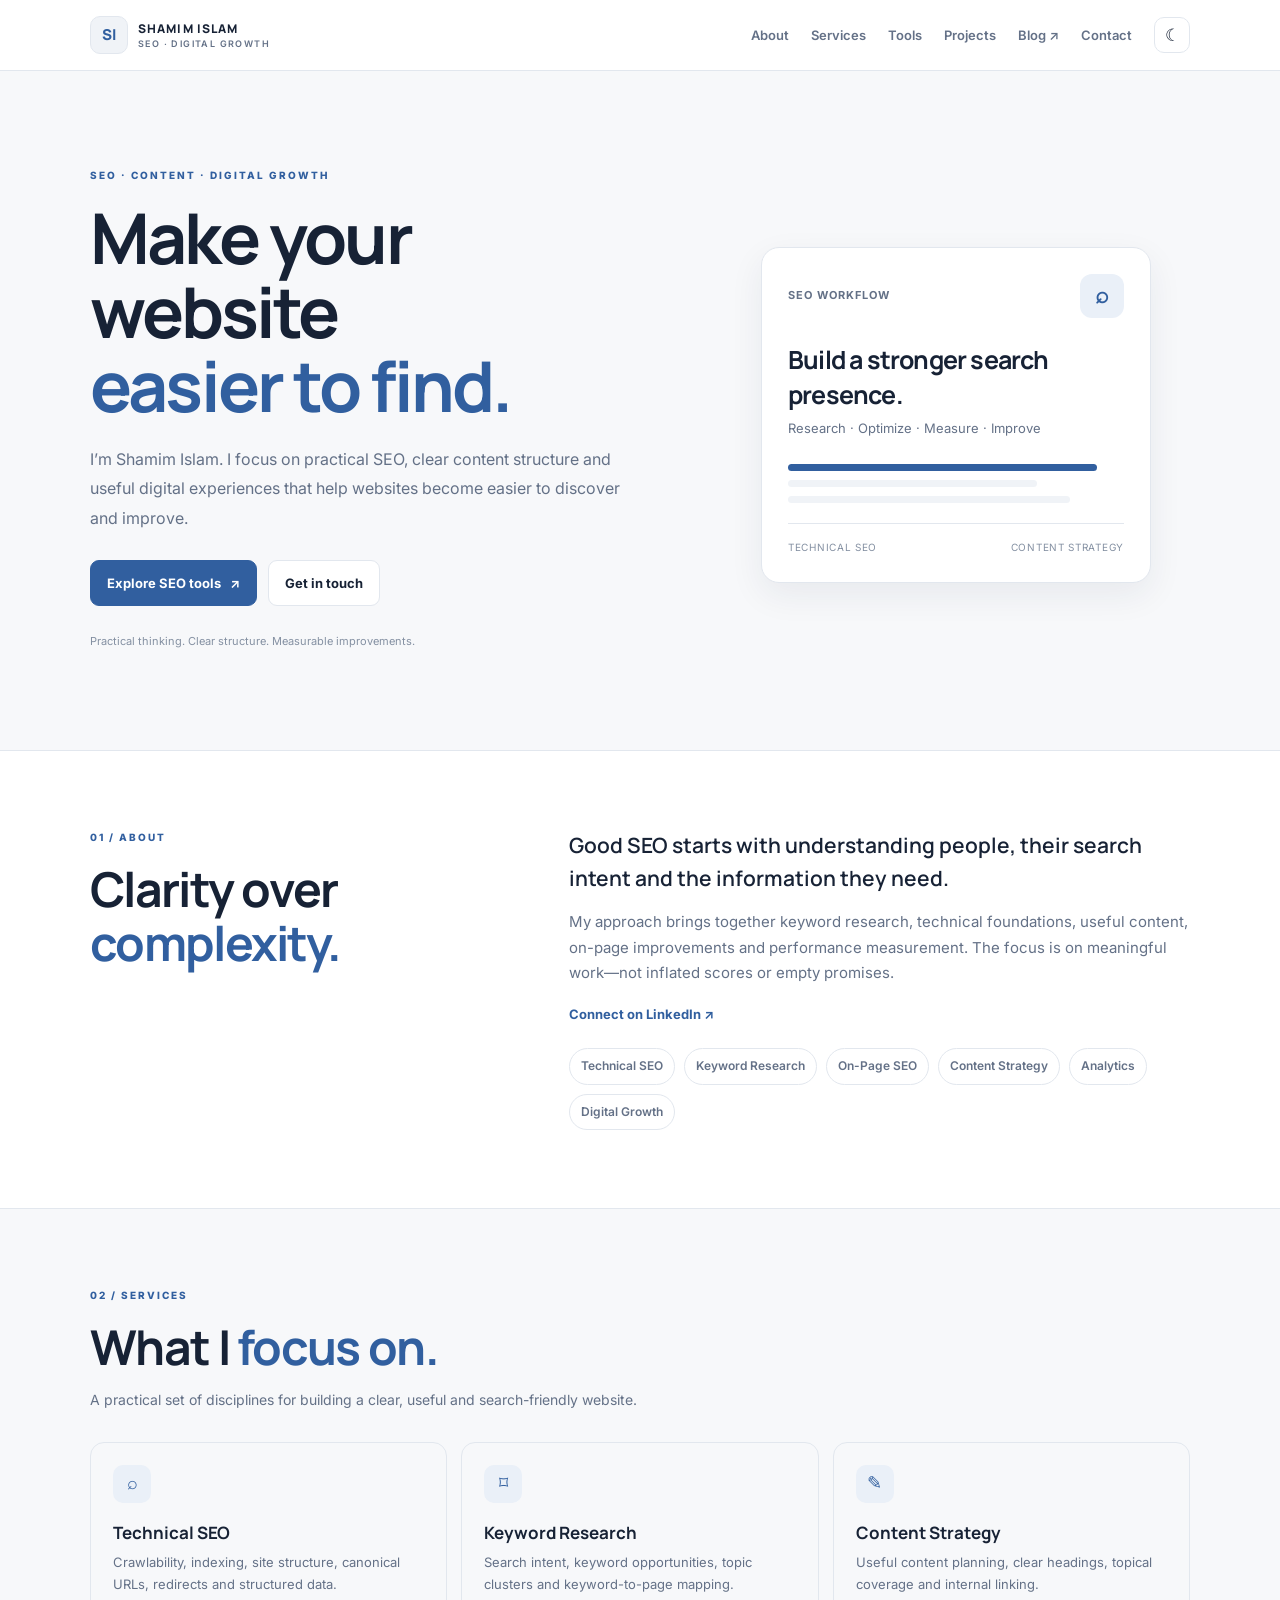
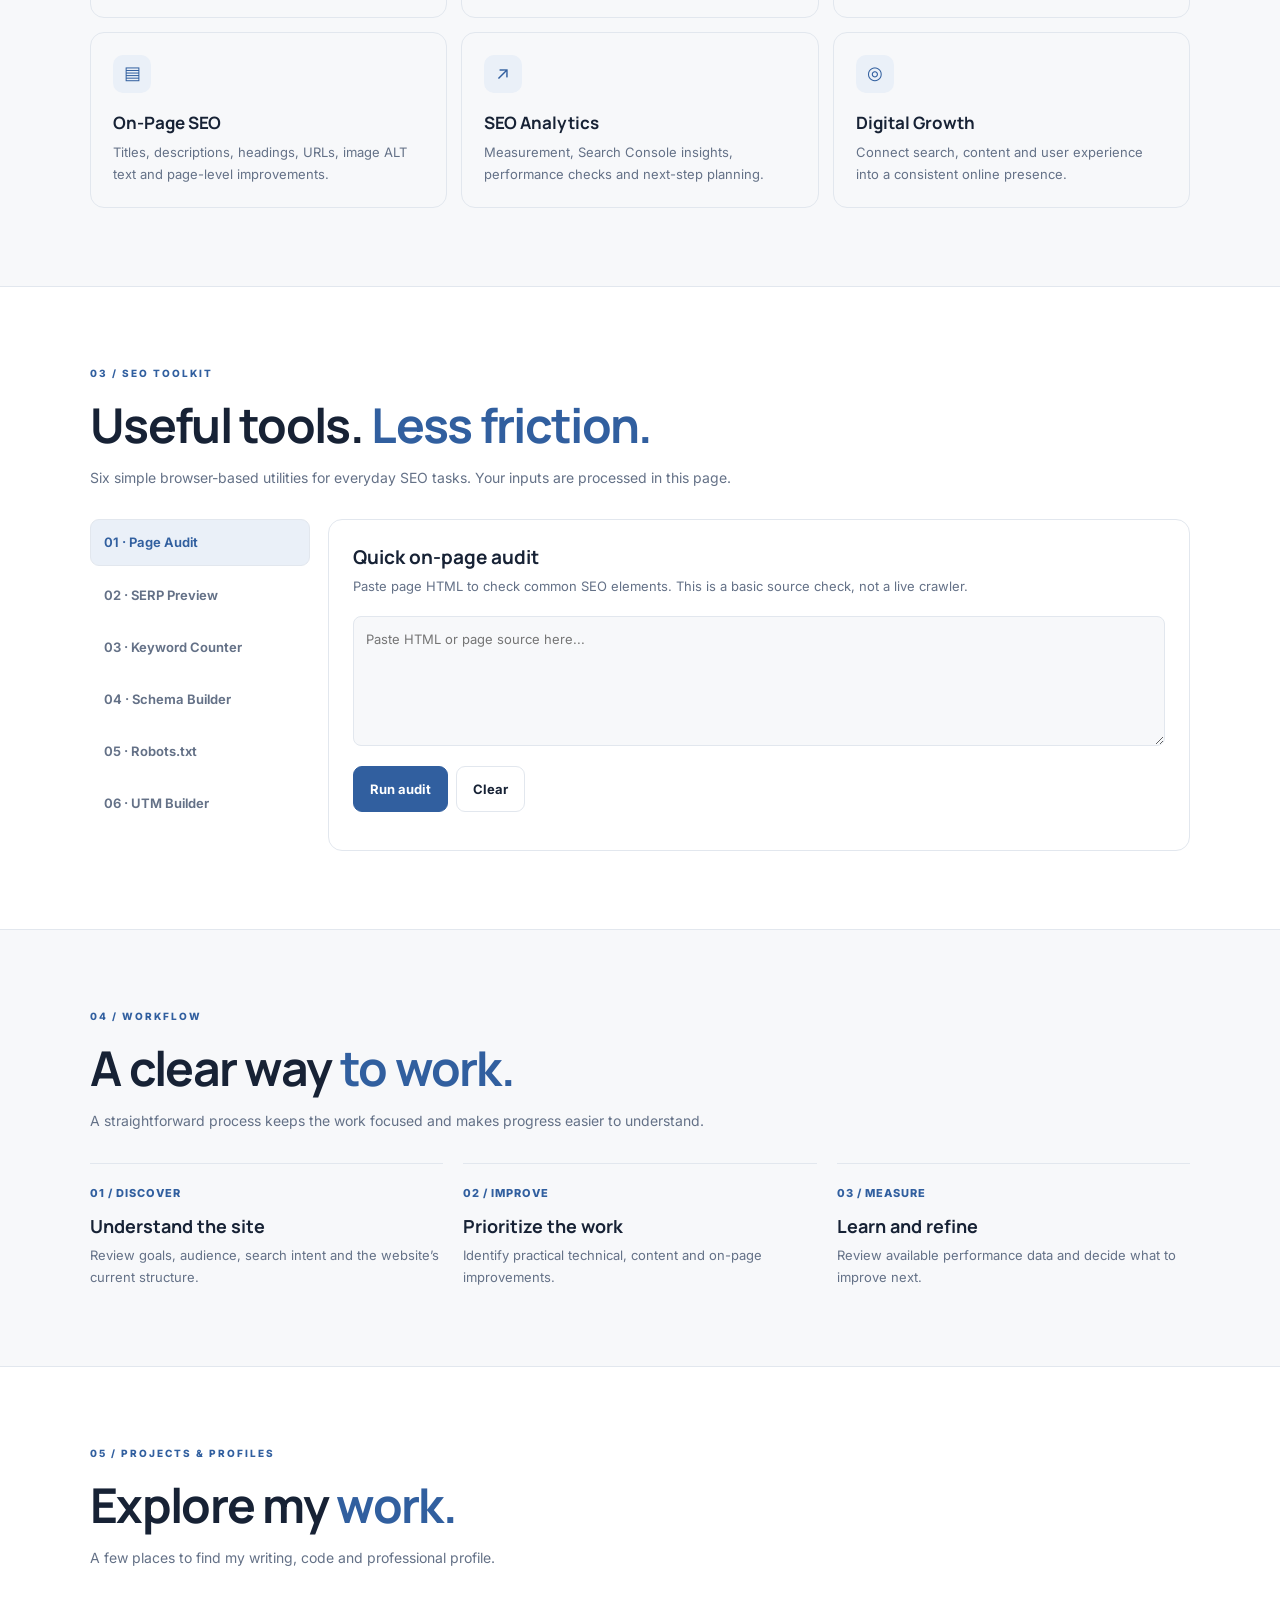
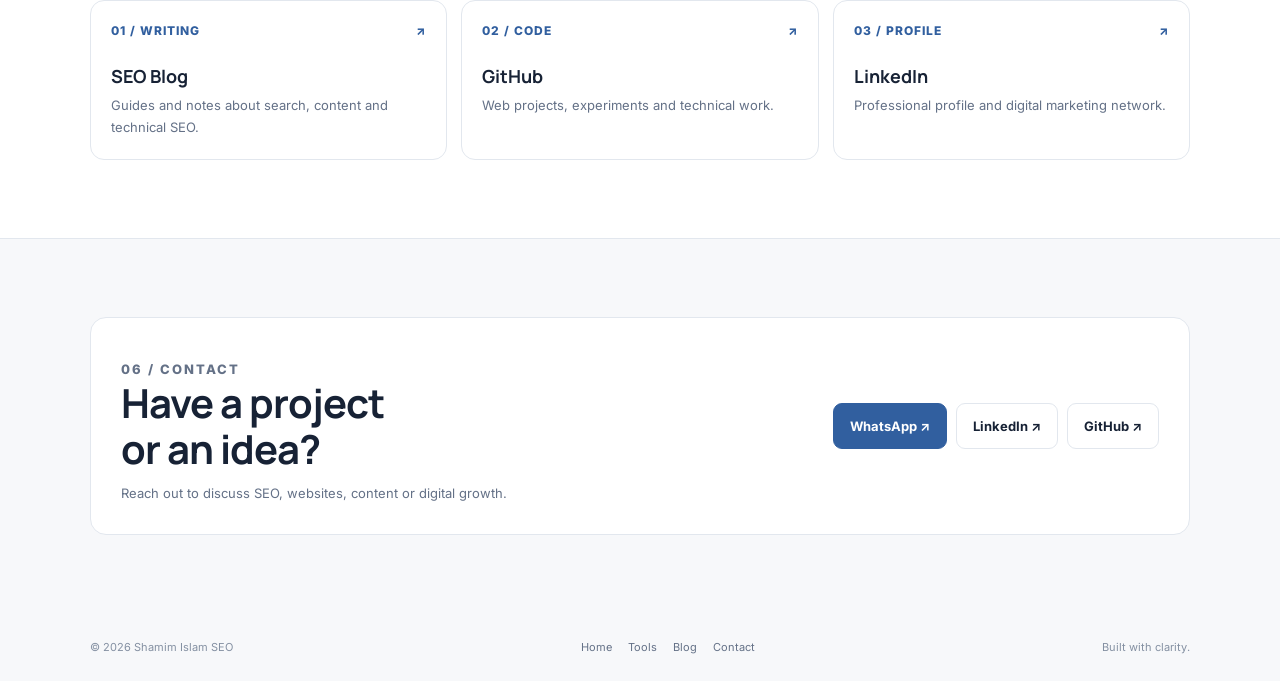
==== commit aa1f95c7: "Rebuild portfolio with minimal responsive layout and working light dark theme" ====
--- a/index.html
+++ b/index.html
@@ -1,90 +1,233 @@
-<!doctype html><html lang="en"><head><meta charset="utf-8"><meta name="viewport" content="width=device-width,initial-scale=1"><meta name="google-site-verification" content="83art4-FNSVSx7OHyl4aTm2tDBfhGfmmEOHCPIMgnic"><meta name="google-adsense-account" content="ca-pub-7573361603657066"><title>Shamim Islam SEO — SEO Strategy & Digital Growth</title><meta name="description" content="Shamim Islam SEO — modern SEO strategy, technical SEO, content, keyword research and practical browser-based tools."><meta name="author" content="Shamim Islam"><meta name="robots" content="index,follow,max-image-preview:large"><link rel="canonical" href="https://shamimislamseo.github.io/"><link rel="icon" href="favicon.svg" type="image/svg+xml"><meta name="theme-color" content="#070707"><meta property="og:title" content="Shamim Islam SEO — SEO Strategy & Digital Growth"><meta property="og:description" content="SEO strategy, technical SEO, content and practical SEO tools by Shamim Islam."><meta property="og:type" content="website"><meta property="og:url" content="https://shamimislamseo.github.io/"><meta name="twitter:card" content="summary"><script async src="https://pagead2.googlesyndication.com/pagead/js/adsbygoogle.js?client=ca-pub-7573361603657066" crossorigin="anonymous"></script><script type="application/ld+json">{"@context":"https://schema.org","@graph":[{"@type":"Person","@id":"https://shamimislamseo.github.io/#person","name":"Shamim Islam","alternateName":["Shamim Islam SEO","ShamimIslamSEO"],"url":"https://shamimislamseo.github.io/","jobTitle":"SEO Strategist & Digital Marketer","knowsAbout":["SEO","Technical SEO","Keyword Research","Content Strategy","Analytics","Digital Marketing"],"sameAs":["https://github.com/shamimislamseo","https://www.linkedin.com/in/shamimislamseo/","https://shamimislamseo.blogspot.com/","https://linktr.ee/shamimislamseo"]},{"@type":"WebSite","@id":"https://shamimislamseo.github.io/#website","url":"https://shamimislamseo.github.io/","name":"Shamim Islam SEO","publisher":{"@id":"https://shamimislamseo.github.io/#person"},"inLanguage":"en"}]}</script><link rel="preconnect" href="https://fonts.googleapis.com"><link rel="preconnect" href="https://fonts.gstatic.com" crossorigin><link href="https://fonts.googleapis.com/css2?family=Inter:wght@400;500;600;700;800&family=Manrope:wght@500;600;700;800&display=swap" rel="stylesheet"><style>
-:root{--bg:#070707;--panel:#101010;--panel2:#151515;--text:#f5f5f0;--muted:#929292;--line:#252525;--accent:#c8ff3d;--accent2:#8dff8a;--white:#fff;--max:1240px;--shadow:0 30px 100px #000b}*{box-sizing:border-box}html{scroll-behavior:smooth;scroll-padding-top:90px}body{margin:0;background:var(--bg);color:var(--text);font:15px/1.7 Inter,Arial,sans-serif;overflow-x:hidden}a{color:inherit}button,input,textarea,select{font:inherit}.noise{position:fixed;inset:0;pointer-events:none;opacity:.035;z-index:100;background-image:url("data:image/svg+xml,%3Csvg viewBox='0 0 180 180' xmlns='http://www.w3.org/2000/svg'%3E%3Cfilter id='n'%3E%3CfeTurbulence type='fractalNoise' baseFrequency='.8' numOctaves='3' stitchTiles='stitch'/%3E%3C/filter%3E%3Crect width='100%25' height='100%25' filter='url(%23n)' opacity='.6'/%3E%3C/svg%3E")}.wrap{width:min(var(--max),92%);margin:auto}.top{position:fixed;top:0;left:0;width:100%;height:3px;background:var(--accent);transform-origin:left;transform:scaleX(0);z-index:200}.nav{position:sticky;top:0;z-index:99;height:82px;border-bottom:1px solid var(--line);background:#070707e8;backdrop-filter:blur(18px);display:flex;align-items:center}.navin{width:min(var(--max),92%);margin:auto;display:flex;align-items:center;justify-content:space-between}.logo{display:flex;align-items:center;gap:12px;text-decoration:none}.logoMark{width:42px;height:42px;border:1px solid #383838;border-radius:12px;display:grid;place-items:center;background:#111;font:800 17px Manrope;color:var(--accent);box-shadow:inset 0 0 25px #c8ff3d0a}.logo b{font:800 12px Manrope;letter-spacing:1.8px}.logo small{display:block;color:#777;font-size:8px;letter-spacing:2px;margin-top:1px}.links{display:flex;align-items:center;gap:28px}.links a{font-size:12px;color:#9a9a9a;text-decoration:none;font-weight:600;transition:.2s}.links a:hover{color:var(--accent)}.navbtn{border:1px solid #383838;background:#121212;color:#fff;border-radius:9px;padding:10px 15px;font-size:11px;font-weight:700;text-decoration:none}.navbtn:hover{background:var(--accent);color:#050505}.hamb{display:none;background:none;border:1px solid #333;color:#fff;border-radius:9px;width:42px;height:42px}.hero{min-height:calc(100vh - 82px);display:grid;grid-template-columns:1.08fr .92fr;gap:60px;align-items:center;padding:80px 0 90px;position:relative}.hero:before{content:"";position:absolute;width:650px;height:650px;right:-220px;top:40px;border-radius:50%;background:radial-gradient(circle,#c8ff3d12,transparent 65%);pointer-events:none}.kicker{font-size:10px;letter-spacing:3px;text-transform:uppercase;color:var(--accent);font-weight:800;margin:0 0 22px}.hero h1{font:800 clamp(52px,7vw,94px)/.95 Manrope;margin:0;letter-spacing:-5px;max-width:850px}.hero h1 em{font-style:normal;color:var(--accent)}.hero p{max-width:650px;color:#9a9a9a;font-size:17px;margin:28px 0}.buttons{display:flex;gap:10px;flex-wrap:wrap}.btn{display:inline-flex;align-items:center;justify-content:center;gap:8px;padding:13px 18px;border-radius:10px;border:1px solid #343434;background:#111;color:#fff;text-decoration:none;font-size:12px;font-weight:800;transition:.25s}.btn:hover{transform:translateY(-3px);border-color:#555}.primary{background:var(--accent);border-color:var(--accent);color:#050505}.primary:hover{background:#d8ff78}.micro{margin-top:18px;color:#666!important;font-size:10px!important}.dashboard{position:relative;height:520px;display:grid;place-items:center;perspective:1200px}.dash{width:min(470px,92%);border:1px solid #2d2d2d;background:linear-gradient(145deg,#151515,#0b0b0b);border-radius:24px;padding:18px;box-shadow:var(--shadow);transform:rotateY(-9deg) rotateX(5deg);animation:levitate 6s ease-in-out infinite}.dashTop{display:flex;align-items:center;justify-content:space-between;padding:3px 3px 17px;border-bottom:1px solid #242424}.dots{display:flex;gap:5px}.dots i{width:6px;height:6px;border-radius:50%;background:#444}.live{font-size:9px;color:var(--accent);letter-spacing:1.5px}.score{height:230px;border:1px solid #242424;border-radius:18px;margin:16px 0;display:grid;place-items:center;position:relative;overflow:hidden;background:radial-gradient(circle at 50% 70%,#c8ff3d0b,transparent 55%)}.score:before{content:"";position:absolute;width:175px;height:175px;border-radius:50%;border:1px solid #c8ff3d55;border-top-color:var(--accent);box-shadow:0 0 55px #c8ff3d13;animation:spin 7s linear infinite}.score b{font:800 66px Manrope;letter-spacing:-4px;color:var(--accent);position:relative}.score span{position:absolute;top:143px;font-size:9px;letter-spacing:2px;color:#777}.metrics{display:grid;grid-template-columns:repeat(3,1fr);gap:8px}.metric{border:1px solid #242424;border-radius:12px;padding:13px}.metric b{font:700 18px Manrope;display:block}.metric small{font-size:9px;color:#6f6f6f}.chart{height:55px;margin-top:12px;border-radius:10px;background:linear-gradient(180deg,#c8ff3d08,transparent);position:relative;overflow:hidden}.chart svg{width:100%;height:100%}.orbit{position:absolute;width:20px;height:20px;border-radius:50%;background:var(--accent);box-shadow:0 0 30px var(--accent);right:10%;top:10%;animation:orbit 7s linear infinite}.section{padding:115px 0}.line{border-top:1px solid var(--line)}.eyebrow{display:flex;align-items:center;gap:12px;color:#666;font:700 10px Manrope;letter-spacing:2px;text-transform:uppercase;margin-bottom:25px}.eyebrow:before{content:"";width:28px;height:1px;background:var(--accent)}.sectionTitle{font:800 clamp(38px,5vw,67px)/1 Manrope;letter-spacing:-3.5px;margin:0}.sectionTitle span{color:var(--accent)}.intro{display:grid;grid-template-columns:.8fr 1.2fr;gap:90px}.big{font:600 24px/1.45 Manrope;margin:0;color:#e7e7e7}.muted{color:#8d8d8d}.services{display:grid;grid-template-columns:repeat(3,1fr);gap:1px;background:#292929;border:1px solid #292929;margin-top:55px}.service{background:#0c0c0c;padding:28px;min-height:250px;position:relative;transition:.3s}.service:hover{background:#131313}.num{color:#5e5e5e;font-size:10px;letter-spacing:2px}.svcIcon{font-size:27px;color:var(--accent);margin:28px 0 18px}.service h3{font:700 21px Manrope;margin:0 0 9px}.service p{font-size:12px;color:#777;margin:0}.toolsHead{display:flex;justify-content:space-between;gap:30px;align-items:end}.toolsHead p{max-width:450px;margin:0;color:#777;font-size:12px}.tabs{display:flex;gap:7px;flex-wrap:wrap;margin:35px 0 12px}.tab{border:1px solid #2c2c2c;background:#0d0d0d;color:#888;padding:9px 13px;border-radius:8px;font-size:10px;font-weight:800;cursor:pointer}.tab.active,.tab:hover{background:var(--accent);color:#050505;border-color:var(--accent)}.tool{display:none;border:1px solid #292929;background:#0d0d0d;border-radius:18px;padding:28px}.tool.active{display:block;animation:fade .35s ease}.toolTitle{display:flex;gap:13px;align-items:center;margin-bottom:20px}.toolIcon{width:43px;height:43px;border:1px solid #333;border-radius:11px;display:grid;place-items:center;color:var(--accent);font-weight:800}.tool h3{font:700 21px Manrope;margin:0}.toolTitle p{font-size:10px;color:#666;margin:2px 0}.input,.field input,.field textarea,.field select{width:100%;background:#080808;color:#eee;border:1px solid #2b2b2b;border-radius:9px;padding:11px;outline:none}.input:focus,.field input:focus,.field textarea:focus,.field select:focus{border-color:#777}.form{display:grid;grid-template-columns:1fr 1fr;gap:10px}.field{display:grid;gap:6px;font-size:10px;color:#777;font-weight:700}.full{grid-column:1/-1}.toolActions{display:flex;gap:8px;margin-top:10px}.results{display:grid;grid-template-columns:repeat(4,1fr);gap:8px;margin-top:15px}.result{border:1px solid #292929;padding:12px;border-radius:9px;background:#101010}.result.good{border-color:#c8ff3d55}.result b{display:block;font-size:11px}.result small{color:#666;font-size:9px}.serp{margin-top:18px;background:#fff;color:#222;border-radius:10px;padding:17px}.serpUrl{font-size:10px;color:#188038}.serpTitle{font-size:19px;color:#1a0dab;margin:3px 0}.serpDesc{font-size:11px;color:#555}.counter{display:grid;grid-template-columns:repeat(4,1fr);gap:8px;margin-top:12px}.counter div{border:1px solid #292929;padding:14px;border-radius:9px}.counter b{font:800 24px Manrope;color:var(--accent);display:block}.counter small{color:#666}.code{white-space:pre-wrap;overflow:auto;background:#070707;border:1px solid #282828;padding:15px;border-radius:9px;color:#cde5c8;font-size:10px;margin-top:12px}.out{margin-top:12px;padding:12px;border:1px solid #292929;border-radius:9px;word-break:break-all}.out a{color:var(--accent)}.checkGrid{display:grid;grid-template-columns:repeat(2,1fr);gap:1px;background:#292929;border:1px solid #292929;margin-top:50px}.check{background:#0c0c0c;padding:25px;display:grid;grid-template-columns:50px 1fr;gap:15px}.check strong{font:800 13px Manrope;color:var(--accent)}.check h3{margin:0;font:700 18px Manrope}.check p{margin:5px 0 0;color:#707070;font-size:11px}.work{display:grid;grid-template-columns:repeat(3,1fr);gap:15px;margin-top:50px}.project{border:1px solid #292929;background:#0d0d0d;border-radius:18px;padding:11px;text-decoration:none;transition:.3s}.project:hover{transform:translateY(-7px);border-color:#4a4a4a}.projectArt{height:205px;border-radius:12px;background:#151515;position:relative;overflow:hidden;display:grid;place-items:center}.projectArt:before{content:"";position:absolute;width:190px;height:190px;border:1px solid #c8ff3d55;border-radius:50%;animation:spin 12s linear infinite}.projectArt:after{content:"";position:absolute;width:80px;height:80px;border-radius:50%;background:var(--accent);filter:blur(40px);opacity:.16}.projectArt b{font:800 38px Manrope;z-index:2;letter-spacing:-2px}.projectInfo{padding:17px 5px 8px}.projectInfo small{font-size:9px;color:var(--accent);letter-spacing:1.5px}.projectInfo h3{font:700 20px Manrope;margin:7px 0}.projectInfo p{font-size:11px;color:#777;margin:0}.blogGrid{display:grid;grid-template-columns:repeat(3,1fr);gap:15px;margin-top:45px}.post{border-top:1px solid #333;padding-top:17px;text-decoration:none}.post small{color:var(--accent);font-size:9px;letter-spacing:1.5px}.post h3{font:700 19px Manrope;line-height:1.3;margin:12px 0}.post p{color:#777;font-size:11px}.cta{margin-top:50px;border:1px solid #303030;border-radius:24px;padding:55px;display:flex;align-items:center;justify-content:space-between;gap:30px;background:radial-gradient(circle at 85% 50%,#c8ff3d10,transparent 30%),#0d0d0d}.cta h2{font:800 clamp(35px,5vw,62px)/1 Manrope;letter-spacing:-3px;margin:0}.cta h2 span{color:var(--accent)}.footer{padding:30px 0;border-top:1px solid var(--line);display:flex;justify-content:space-between;gap:20px;flex-wrap:wrap;color:#666;font-size:10px}.footer a{color:#888;text-decoration:none}.footer a:hover{color:var(--accent)}.reveal{opacity:0;transform:translateY(25px);transition:.75s cubic-bezier(.2,.8,.2,1)}.reveal.show{opacity:1;transform:none}@keyframes levitate{0%,100%{transform:rotateY(-9deg) rotateX(5deg) translateY(0)}50%{transform:rotateY(-5deg) rotateX(2deg) translateY(-12px)}}@keyframes spin{to{transform:rotate(360deg)}}@keyframes orbit{to{transform:translate(-130px,120px)}}@keyframes fade{from{opacity:0;transform:translateY(7px)}to{opacity:1;transform:none}}@media(max-width:900px){.links{display:none}.hamb{display:block}.hero{grid-template-columns:1fr;padding-top:60px}.dashboard{height:430px}.intro{grid-template-columns:1fr;gap:35px}.services,.work,.blogGrid{grid-template-columns:1fr 1fr}.cta{display:block}.cta .buttons{margin-top:25px}}@media(max-width:600px){.nav{height:70px}.hero h1{font-size:54px;letter-spacing:-3px}.dashboard{height:360px}.dash{transform:none}.services,.work,.blogGrid,.checkGrid,.results,.counter,.form{grid-template-columns:1fr}.full{grid-column:auto}.section{padding:80px 0}.sectionTitle{letter-spacing:-2px}.tool{padding:18px}.cta{padding:30px}.check{grid-template-columns:35px 1fr}}
-
-/* Pastel stepped 3D hero inspired by the supplied reference */
-.hero-pastel{display:block;min-height:0;padding:46px 0 76px}
-.hero-pastel:before{display:none}
-.hero-stage{position:relative;isolation:isolate;overflow:hidden;border-radius:25px;background:#f5c9d8;box-shadow:0 35px 100px #0007;border:1px solid #ffffff20}
-.stage-nav{height:54px;background:#f4c4bf;color:#222;display:flex;align-items:center;justify-content:space-between;padding:0 28px;position:relative;z-index:4}
-.stage-brand{font:800 11px Manrope;letter-spacing:1.7px}.stage-brand small{display:block;font:600 8px Inter;letter-spacing:1.4px;opacity:.62;margin-top:1px}
-.stage-nav-label{position:absolute;left:50%;transform:translateX(-50%);font:700 10px Inter;letter-spacing:2px;text-transform:uppercase}
-.stage-plus{font:300 34px/1 Inter;color:#252525;text-decoration:none;transition:transform .25s}.stage-plus:hover{transform:rotate(90deg)}
-.stage-sky{min-height:590px;position:relative;overflow:hidden;display:grid;grid-template-columns:1.05fr .95fr;align-items:center;padding:65px 7.5% 125px;background:linear-gradient(145deg,#c5d9ff 0%,#b8d1ff 55%,#c9d9ff 100%);color:#14213b}
-.stage-copy{position:relative;z-index:3;max-width:610px}
-.stage-kicker{font:800 9px Inter;letter-spacing:2.6px;color:#405b8d;margin:0 0 20px}
-.stage-copy h1{font:800 clamp(43px,6vw,78px)/.98 Manrope;letter-spacing:-4px;color:#18294a;margin:0;max-width:670px}
-.stage-copy h1 em{font-style:normal;color:#4267a8}
-.stage-lead{max-width:530px;color:#455a7e;font-size:14px;line-height:1.8;margin:23px 0 25px}
-.stage-actions{display:flex;gap:10px;flex-wrap:wrap}
-.stage-btn{display:inline-flex;align-items:center;gap:17px;padding:13px 17px;border-radius:9px;text-decoration:none;font:800 11px Inter;transition:transform .25s,box-shadow .25s}
-.stage-btn:hover{transform:translateY(-4px);box-shadow:0 12px 24px #263d6825}
-.stage-btn-primary{background:#253c68;color:#fff;box-shadow:0 9px 22px #263d6828}
-.stage-btn-primary span{font-size:17px}.stage-btn-glass{background:#ffffff72;border:1px solid #ffffffb0;color:#263c64}
-.stage-art{position:relative;z-index:2;min-height:350px;display:grid;place-items:center;perspective:900px}
-.stage-glass{width:min(310px,88%);height:300px;padding:23px 25px;border-radius:23px;border:1px solid #ffffffb8;background:linear-gradient(145deg,#ffffffb8,#e5efff72);box-shadow:0 28px 60px #526d9c30,inset 0 1px #fff;backdrop-filter:blur(15px);transform:rotateY(-13deg) rotateX(7deg);animation:stageFloat 6s ease-in-out infinite}
-.stage-glass-label{font:800 8px Inter;letter-spacing:2px;color:#637ba5}.stage-glass strong{display:block;font:800 67px/1 Manrope;color:#2e4e85;letter-spacing:-4px;margin-top:28px}.stage-glass strong span{font-size:19px;letter-spacing:0;color:#8498ba}.stage-glass>small{font:700 8px Inter;letter-spacing:2px;color:#7386a7}
-.stage-bars{height:57px;display:flex;align-items:end;gap:7px;margin:22px 0 17px;border-bottom:1px solid #aabbd7}
-.stage-bars i{flex:1;border-radius:5px 5px 0 0;background:linear-gradient(#6488c7,#8db0e9);height:35%}.stage-bars i:nth-child(2n){height:62%}.stage-bars i:nth-child(3n){height:84%}.stage-bars i:nth-child(5n){height:100%}
-.stage-stats{display:flex;justify-content:space-between;font:700 8px Inter;letter-spacing:1px;color:#7285a5}.stage-stats b{display:block;font:800 16px Manrope;color:#34588e;letter-spacing:0}
-.stage-orbit{position:absolute;border:1px solid #6b8fc855;border-radius:50%;animation:stageSpin 24s linear infinite}.orbit-one{width:390px;height:390px}.orbit-two{width:470px;height:470px;border-style:dashed;animation-direction:reverse;animation-duration:35s}
-.stage-float{position:absolute;z-index:3;padding:10px 13px;border-radius:10px;background:#fff9;border:1px solid #fff;box-shadow:0 12px 30px #344d7520;color:#526a91;font:800 9px Inter;letter-spacing:1px;backdrop-filter:blur(10px);animation:stageFloat 5s ease-in-out infinite}.stage-float b{color:#294a80}.float-a{top:13%;right:0}.float-b{bottom:12%;left:-3%;animation-delay:-2.2s}
-.step-shape{position:absolute;z-index:1;bottom:0;height:190px;width:34%;background:#f1c5f4;clip-path:polygon(0 0,34% 0,34% 27%,62% 27%,62% 52%,82% 52%,82% 77%,100% 77%,100% 100%,0 100%)}
-.step-left{left:0}.step-right{right:0;transform:scaleX(-1)}
-.step-center{width:22%;height:55px;left:39%;background:#e9b9ef;clip-path:polygon(0 0,100% 0,100% 100%,0 100%);opacity:.85}
-.stage-social{position:absolute;right:25px;bottom:24px;z-index:4;display:flex;gap:8px}
-.stage-social a{width:33px;height:33px;display:grid;place-items:center;border-radius:50%;background:#ffffff9c;border:1px solid #fff;color:#405a87;text-decoration:none;font:800 11px Inter;transition:.2s}
-.stage-social a:hover{background:#fff;transform:translateY(-4px)}
-.stage-foot{height:43px;padding:0 25px;display:flex;justify-content:space-between;align-items:center;background:#f4c4bf;color:#6c4c55;font:800 8px Inter;letter-spacing:1.5px}
-@keyframes stageFloat{0%,100%{transform:translateY(0) rotateY(-13deg) rotateX(7deg)}50%{transform:translateY(-11px) rotateY(-8deg) rotateX(4deg)}}
-@keyframes stageSpin{to{rotate:360deg}}
-@media(max-width:900px){.hero-pastel{padding:30px 0 55px}.stage-sky{grid-template-columns:1fr;gap:8px;padding:55px 7% 110px}.stage-copy{max-width:700px}.stage-art{min-height:330px}.stage-copy h1{font-size:clamp(45px,8vw,70px)}.stage-glass{width:280px;height:275px}.orbit-one{width:330px;height:330px}.orbit-two{width:390px;height:390px}}
-@media(max-width:600px){.hero-pastel{width:94%;padding:20px 0 40px}.hero-stage{border-radius:17px}.stage-nav{height:48px;padding:0 15px}.stage-nav-label{font-size:8px}.stage-plus{font-size:29px}.stage-sky{min-height:0;padding:43px 7% 95px;gap:0}.stage-copy h1{font-size:clamp(39px,11vw,56px);letter-spacing:-2.8px}.stage-kicker{font-size:8px;letter-spacing:1.7px}.stage-lead{font-size:12px;margin:17px 0 20px}.stage-btn{padding:11px 13px;font-size:10px}.stage-art{min-height:300px;margin-top:12px}.stage-glass{width:245px;height:260px;padding:19px}.stage-glass strong{font-size:58px;margin-top:24px}.orbit-one{width:285px;height:285px}.orbit-two{width:335px;height:335px}.float-a{right:-3%;top:10%}.float-b{left:-2%;bottom:8%}.step-shape{height:115px;width:35%}.step-center{height:30px}.stage-social{right:12px;bottom:12px}.stage-social a{width:28px;height:28px}.stage-foot{height:36px;padding:0 12px;font-size:6px;letter-spacing:.8px}}
-@media(prefers-reduced-motion:reduce){.stage-glass,.stage-orbit,.stage-float{animation:none!important}}
-
-/* Full-page pastel redesign */
-:root{--bg:#f6f8ff;--panel:#fff;--panel2:#eef3fc;--text:#1b2a49;--muted:#687792;--line:#dfe6f2;--accent:#4169ad;--accent2:#8ca9e5;--white:#fff;--shadow:0 24px 70px #344b7618}
-body{background:radial-gradient(ellipse at 10% 10%,#e7efff 0,transparent 34%),radial-gradient(ellipse at 92% 55%,#fbeaf2 0,transparent 30%),var(--bg);color:var(--text)}
-.noise{opacity:.012}.nav{background:#f8faffdf;border-color:#dfe6f2;box-shadow:0 5px 25px #344b7608}
-.logoMark{background:linear-gradient(145deg,#fff,#eaf0ff);border-color:#d6e0f4;color:#4269aa;box-shadow:0 7px 18px #496da51a}.logo b{color:#1c2b4c}.logo small{color:#7886a1}
-.links a{color:#66738d}.links a:hover{color:#345eaa}.navbtn{background:#fff;color:#304b7a;border-color:#d7e0f0}.navbtn:hover{background:#345b9d;color:#fff}.hamb{color:#304b7a;border-color:#d7e0f0;background:#fff}
-.section{position:relative}.line{border-color:#e0e6f2}.sectionTitle{color:#1c2b4a}.sectionTitle span{color:#5579b9}.eyebrow{color:#71809d}.eyebrow:before{background:#7796ce}
-.big{color:#34435f}.muted{color:#697791!important}
-.services,.checkGrid{background:#dfe6f2;border-color:#dfe6f2;border-radius:18px;overflow:hidden;box-shadow:0 18px 45px #314b7610}
-.service,.check{background:#fff}.service:hover{background:#f4f7ff}.num{color:#8c9bb5}.svcIcon,.check strong{color:#5579b9}.service h3,.check h3{color:#263755}.service p,.check p{color:#71809a}
-.toolsHead p{color:#697791}.tab{background:#fff;color:#65738c;border-color:#dce4f2}.tab.active,.tab:hover{background:#345b9d;color:#fff;border-color:#345b9d}
-.tool{background:#fff;border-color:#dce4f2;box-shadow:0 18px 50px #314b760d}.toolIcon{border-color:#dce4f2;background:#f3f6fd;color:#456ba9}.tool h3{color:#243555}.toolTitle p{color:#77849b}
-.input,.field input,.field textarea,.field select{background:#f8faff;color:#253452;border-color:#dce4f2}.input:focus,.field input:focus,.field textarea:focus,.field select:focus{border-color:#7798d0;box-shadow:0 0 0 3px #7798d01c}
-.btn{background:#fff;color:#304b7a;border-color:#d7e0f0}.btn:hover{border-color:#9bb0d5;background:#f6f8ff}.primary{background:#345b9d;color:#fff;border-color:#345b9d}.primary:hover{background:#284a85;color:#fff}
-.result,.counter div{background:#f8faff;border-color:#e0e7f3}.result b{color:#314465}.result small,.counter small{color:#78859b}.result.good{background:#f1f7f2;border-color:#cfe4d2}.counter b{color:#456ba9}
-.code{background:#17233b;color:#d9e7ff;border-color:#263957}.out{background:#f8faff;border-color:#e0e7f3}
-.project{background:#fff;border-color:#dfe6f2;box-shadow:0 12px 35px #314b7609}.project:hover{border-color:#a8bbdc;box-shadow:0 20px 45px #314b7618}
-.projectArt{background:linear-gradient(145deg,#e8efff,#f8eaf2)}.projectArt:before{border-color:#7897ca66}.projectArt b{color:#385d9b}
-.projectInfo small,.post small{color:#5579b9}.projectInfo h3,.post h3{color:#243555}.projectInfo p,.post p{color:#71809a}.post{border-color:#dce4f2}
-.cta{background:radial-gradient(circle at 85% 50%,#dce8ff,transparent 35%),linear-gradient(120deg,#fff,#f1f5ff);border-color:#dce4f2;box-shadow:0 20px 60px #314b7610}.cta h2{color:#203253}
-.footer{border-color:#dce4f2;color:#7a879d}.footer a{color:#52688e}.footer a:hover{color:#2e5799}
-.stage-sky{background:linear-gradient(135deg,#d7e4ff,#c4d9ff 52%,#d9e4ff)}.stage-copy h1{color:#17294b}.stage-copy h1 em{color:#4169ad}.stage-lead{color:#526584}.stage-btn-primary{background:#345b9d}
-#about{background:linear-gradient(180deg,#fff9,#f7f9ff)}#services{background:linear-gradient(180deg,#f6f8ff,#f1f4fc)}#tools{background:linear-gradient(180deg,#fff9,#f5f7fd)}#work{background:linear-gradient(180deg,#f6f8ff,#fff)}#contact{background:linear-gradient(180deg,#f4f6fc,#edf2fb)}
-::selection{background:#cbdcff;color:#1d3157}a:focus-visible,button:focus-visible,input:focus-visible,textarea:focus-visible,select:focus-visible{outline:3px solid #86a5dc;outline-offset:3px}
-.back-top{position:fixed;right:22px;bottom:22px;z-index:90;width:42px;height:42px;display:grid;place-items:center;border-radius:13px;background:#345b9d;color:#fff;text-decoration:none;font:700 20px Inter;box-shadow:0 10px 28px #304f8635;opacity:0;pointer-events:none;transform:translateY(8px);transition:.25s}.back-top.visible{opacity:1;pointer-events:auto;transform:none}.back-top:hover{background:#203f77;transform:translateY(-3px)}
-@media(max-width:900px){.links{background:#fff!important;border-color:#dce4f2!important;box-shadow:0 18px 45px #263e681c}.links a{color:#405477}.links .navbtn{color:#304b7a}}
-@media(max-width:600px){.section{padding:72px 0}.hero-pastel{padding-top:18px}.sectionTitle{line-height:1.05}.service{min-height:0}.projectArt{height:170px}.cta{border-radius:18px}.back-top{right:13px;bottom:13px;width:38px;height:38px}}
-
-</style></head><body><div class="noise"></div><div class="top" id="progress"></div><header class="nav"><div class="navin"><a class="logo" href="#home"><span class="logoMark">SI</span><span><b>SHAMIM ISLAM</b><small>SEO / DIGITAL GROWTH</small></span></a><nav class="links"><a href="#about">About</a><a href="#services">Services</a><a href="#tools">Tools</a><a href="#work">Work</a><a href="https://shamimislamseo.blogspot.com/" target="_blank" rel="noopener">Blog</a><a href="#contact">Contact</a><a class="navbtn" href="#tools">Open Toolkit ↗</a></nav><button class="hamb" aria-label="Menu">☰</button></div></header><main id="home"><section class="hero wrap hero-pastel" aria-label="Introduction">
-  <div class="hero-stage reveal">
-    <div class="stage-nav"><span class="stage-brand">SHAMIM ISLAM <small>SEO · DIGITAL GROWTH</small></span><span class="stage-nav-label">NAVIGATION</span><a href="#tools" aria-label="Explore tools" class="stage-plus">+</a></div>
-    <div class="stage-sky">
-      <div class="stage-copy"><p class="stage-kicker">SEO · CONTENT · TECHNICAL · ANALYTICS</p><h1>Build visibility.<br><em>Make it matter.</em></h1><p class="stage-lead">I’m Shamim Islam — focused on practical SEO, technical foundations, useful content and digital experiences that are easier to discover, understand and improve.</p><div class="stage-actions"><a class="stage-btn stage-btn-primary" href="#tools">Explore SEO Toolkit <span>↗</span></a><a class="stage-btn stage-btn-glass" href="#contact">Start a conversation</a></div></div>
-      <div class="stage-art" aria-hidden="true"><div class="stage-orbit orbit-one"></div><div class="stage-orbit orbit-two"></div><div class="stage-glass"><span class="stage-glass-label">SEARCH PERFORMANCE</span><strong>92<span>/100</span></strong><small>SEO HEALTH SCORE</small><div class="stage-bars"><i></i><i></i><i></i><i></i><i></i><i></i><i></i><i></i><i></i><i></i><i></i><i></i></div><div class="stage-stats"><span>TECHNICAL <b>98%</b></span><span>CONTENT <b>91%</b></span></div></div><span class="stage-float float-a">✦ <b>SEO</b> STRATEGY</span><span class="stage-float float-b">↗ <b>GROWTH</b> MODE</span></div>
-      <div class="step-shape step-left"></div><div class="step-shape step-right"></div><div class="step-shape step-center"></div>
-      <div class="stage-social"><a href="https://github.com/shamimislamseo" target="_blank" rel="noopener" aria-label="GitHub">GH</a><a href="https://www.linkedin.com/in/shamimislamseo/" target="_blank" rel="noopener" aria-label="LinkedIn">in</a><a href="#contact" aria-label="Contact">↗</a></div>
-    </div>
-    <div class="stage-foot"><span>INDEPENDENT SEO PORTFOLIO</span><span>SCROLL TO EXPLORE ↓</span><span>EST. 2026</span></div>
-  </div>
-</section><section id="about" class="section line"><div class="wrap intro"><div class="reveal"><div class="eyebrow">01 / ABOUT</div><h2 class="sectionTitle">SEO is not noise.<br>It is <span>clarity.</span></h2></div><div class="reveal"><p class="big">The goal is simple: help the right people find the right information — and make the website strong enough to deserve their attention.</p><p class="muted">My approach combines search intent, technical SEO, content structure, keyword research, measurement and user experience. Everything is built around practical improvements rather than empty numbers.</p></div></div></section><section id="services" class="section"><div class="wrap"><div class="reveal"><div class="eyebrow">02 / SERVICES</div><h2 class="sectionTitle">A stronger site,<br>from <span>every angle.</span></h2></div><div class="services"><article class="service reveal"><span class="num">01</span><div class="svcIcon">⌁</div><h3>Technical SEO</h3><p>Crawlability, indexing, canonical URLs, redirects, structured data, performance and site architecture.</p></article><article class="service reveal"><span class="num">02</span><div class="svcIcon">⌕</div><h3>Keyword Research</h3><p>Discover demand, search intent, long-tail opportunities, clusters and keyword-to-URL mapping.</p></article><article class="service reveal"><span class="num">03</span><div class="svcIcon">✦</div><h3>Content Strategy</h3><p>Build useful topic coverage with clear briefs, headings, internal links, FAQs and readable content.</p></article><article class="service reveal"><span class="num">04</span><div class="svcIcon">◉</div><h3>On-Page SEO</h3><p>Improve titles, descriptions, headings, URLs, images, ALT text and page-level structure.</p></article><article class="service reveal"><span class="num">05</span><div class="svcIcon">↗</div><h3>Analytics</h3><p>Use Search Console and analytics thinking to define KPIs, track changes and find the next opportunity.</p></article><article class="service reveal"><span class="num">06</span><div class="svcIcon">▣</div><h3>Digital Growth</h3><p>Connect SEO, content, UX and a consistent personal brand into one clearer digital presence.</p></article></div></div></section><section id="tools" class="section line"><div class="wrap"><div class="toolsHead reveal"><div><div class="eyebrow">03 / SEO TOOLKIT</div><h2 class="sectionTitle">Useful tools.<br><span>Zero clutter.</span></h2></div><p>Fast browser-based utilities for everyday SEO work. No account required for these local tools.</p></div><div class="tabs reveal"><button class="tab active" data-t="audit">Page Audit</button><button class="tab" data-t="serp">SERP Preview</button><button class="tab" data-t="count">Keyword Counter</button><button class="tab" data-t="schema">Schema Builder</button><button class="tab" data-t="robots">Robots.txt</button><button class="tab" data-t="utm">UTM Builder</button></div><div class="tool active" id="t-audit"><div class="toolTitle"><span class="toolIcon">01</span><div><h3>Quick On-Page Audit</h3><p>Paste HTML/source and detect common SEO elements.</p></div></div><textarea id="auditInput" class="input" rows="8" placeholder="Paste HTML or page source here..."></textarea><div class="toolActions"><button class="btn primary" id="runAudit">Run audit</button><button class="btn" id="clearAudit">Clear</button></div><div id="auditResults" class="results"></div></div><div class="tool" id="t-serp"><div class="toolTitle"><span class="toolIcon">02</span><div><h3>Google SERP Preview</h3><p>Test how a title, URL and description look together.</p></div></div><div class="form"><label class="field">Title<input id="st" maxlength="60" value="Shamim Islam SEO | SEO Strategy & Digital Growth"></label><label class="field">URL<input id="su" value="https://shamimislamseo.github.io/"></label><label class="field full">Description<textarea id="sd" maxlength="160" rows="3">Practical SEO strategy, technical SEO, useful content and digital marketing resources by Shamim Islam.</textarea></label></div><div class="serp"><div class="serpUrl" id="pu">https://shamimislamseo.github.io/</div><div class="serpTitle" id="pt">Shamim Islam SEO | SEO Strategy & Digital Growth</div><div class="serpDesc" id="pd">Practical SEO strategy, technical SEO, useful content and digital marketing resources by Shamim Islam.</div></div></div><div class="tool" id="t-count"><div class="toolTitle"><span class="toolIcon">03</span><div><h3>Keyword & Content Counter</h3><p>Words, characters, sentences, reading time and repeated terms.</p></div></div><textarea id="ct" class="input" rows="9" placeholder="Paste content here..."></textarea><div class="counter"><div><b id="wc">0</b><small>Words</small></div><div><b id="cc">0</b><small>Characters</small></div><div><b id="sc">0</b><small>Sentences</small></div><div><b id="rt">0 min</b><small>Reading time</small></div></div><div id="words" class="tabs"></div></div><div class="tool" id="t-schema"><div class="toolTitle"><span class="toolIcon">04</span><div><h3>Schema Builder</h3><p>Generate basic Person, WebSite or Article JSON-LD.</p></div></div><div class="form"><label class="field">Type<select id="sct"><option>Person</option><option>WebSite</option><option>Article</option></select></label><label class="field">Name<input id="scn" value="Shamim Islam SEO"></label><label class="field">URL<input id="scu" value="https://shamimislamseo.github.io/"></label><label class="field">Description<input id="scd" value="SEO strategy, digital marketing and useful search resources."></label></div><button class="btn primary" id="schemaBtn" style="margin-top:12px">Generate JSON-LD</button><pre id="schemaOut" class="code"></pre></div><div class="tool" id="t-robots"><div class="toolTitle"><span class="toolIcon">05</span><div><h3>Robots.txt Generator</h3><p>Generate a clean robots file for a website.</p></div></div><div class="form"><label class="field">User-agent<select id="ra"><option>*</option><option>Googlebot</option><option>Bingbot</option></select></label><label class="field">Rule<select id="rr"><option>Allow</option><option>Disallow</option></select></label><label class="field full">Path<input id="rp" value="/"></label><label class="field full">Sitemap URL<input id="rs" value="https://shamimislamseo.github.io/sitemap.xml"></label></div><button class="btn primary" id="robotBtn" style="margin-top:12px">Generate robots.txt</button><pre id="robotOut" class="code"></pre></div><div class="tool" id="t-utm"><div class="toolTitle"><span class="toolIcon">06</span><div><h3>UTM Link Builder</h3><p>Create campaign URLs quickly and cleanly.</p></div></div><div class="form"><label class="field full">Website URL<input id="uu" value="https://shamimislamseo.github.io/"></label><label class="field">Source<input id="us" placeholder="facebook"></label><label class="field">Medium<input id="um" placeholder="social"></label><label class="field">Campaign<input id="uc" placeholder="seo-launch"></label><label class="field">Term<input id="ut" placeholder="optional"></label><label class="field">Content<input id="ux" placeholder="optional"></label></div><button class="btn primary" id="utmBtn" style="margin-top:12px">Build campaign URL</button><div id="utmOut" class="out"></div></div></div></section><section class="section"><div class="wrap"><div class="reveal"><div class="eyebrow">04 / SEO FRAMEWORK</div><h2 class="sectionTitle">The details behind<br><span>better visibility.</span></h2></div><div class="checkGrid"><div class="check reveal"><strong>01</strong><div><h3>Technical</h3><p>HTTPS · indexability · sitemap · robots · canonical · redirects · status codes · performance.</p></div></div><div class="check reveal"><strong>02</strong><div><h3>On-Page</h3><p>Titles · descriptions · H1 · headings · URLs · internal links · images · ALT text.</p></div></div><div class="check reveal"><strong>03</strong><div><h3>Content</h3><p>Search intent · topical coverage · usefulness · originality · freshness · readability.</p></div></div><div class="check reveal"><strong>04</strong><div><h3>Authority</h3><p>Relevant mentions · quality links · citations · references · brand consistency.</p></div></div><div class="check reveal"><strong>05</strong><div><h3>Measurement</h3><p>GA4 · Search Console · events · conversions · KPIs · reporting · testing.</p></div></div><div class="check reveal"><strong>06</strong><div><h3>UX & Accessibility</h3><p>Mobile layout · keyboard access · contrast · labels · focus states · clear navigation.</p></div></div></div></div></section><section id="work" class="section line"><div class="wrap"><div class="reveal"><div class="eyebrow">05 / SELECTED WORK</div><h2 class="sectionTitle">Explore the <span>ecosystem.</span></h2></div><div class="work"><a class="project reveal" href="https://shamimislamseo.blogspot.com/" target="_blank" rel="noopener"><div class="projectArt"><b>SEO</b></div><div class="projectInfo"><small>KNOWLEDGE HUB</small><h3>SEO Blog</h3><p>Practical guides for search, content and technical foundations.</p></div></a><a class="project reveal" href="https://github.com/shamimislamseo" target="_blank" rel="noopener"><div class="projectArt"><b>{ }</b></div><div class="projectInfo"><small>CODE & PROJECTS</small><h3>GitHub</h3><p>Web projects, experiments and technical work.</p></div></a><a class="project reveal" href="https://www.linkedin.com/in/shamimislamseo/" target="_blank" rel="noopener"><div class="projectArt"><b>IN</b></div><div class="projectInfo"><small>PROFESSIONAL PROFILE</small><h3>LinkedIn</h3><p>Professional profile, network and digital marketing presence.</p></div></a></div></div></section><section class="section"><div class="wrap"><div class="reveal"><div class="eyebrow">06 / KNOWLEDGE</div><h2 class="sectionTitle">Learn. Apply. <span>Improve.</span></h2></div><div class="blogGrid"><a class="post reveal" href="https://shamimislamseo.blogspot.com/" target="_blank" rel="noopener"><small>SEO BLOG</small><h3>Shamim Islam SEO Blog</h3><p>SEO guides, practical search knowledge and digital marketing resources.</p></a><a class="post reveal" href="blog/technical-seo.html"><small>TECHNICAL SEO</small><h3>Technical SEO Foundations</h3><p>Crawlability, indexing, structure and site health.</p></a><a class="post reveal" href="blog/keyword-research.html"><small>KEYWORDS</small><h3>From Keywords to Search Intent</h3><p>Organize topics and prioritize content opportunities.</p></a></div></div></section><section id="contact" class="section line"><div class="wrap"><div class="cta reveal"><div><div class="eyebrow">07 / CONTACT</div><h2>Have an idea?<br>Make it <span>searchable.</span></h2><p class="muted">SEO ideas, website projects, learning or digital growth — let’s connect.</p></div><div class="buttons"><a class="btn primary" href="https://wa.me/+8801402570044" target="_blank" rel="noopener">WhatsApp ↗</a><a class="btn" href="https://www.linkedin.com/in/shamimislamseo/" target="_blank" rel="noopener">LinkedIn ↗</a><a class="btn" href="https://github.com/shamimislamseo" target="_blank" rel="noopener">GitHub ↗</a></div></div></div></section></main><footer class="footer wrap"><span>© <span id="year"></span> Shamim Islam SEO</span><span><a href="#home">Home</a> · <a href="#tools">Tools</a> · <a href="https://shamimislamseo.blogspot.com/" target="_blank" rel="noopener">Blogger</a> · <a href="#contact">Contact</a></span><span>Built with clarity.</span></footer><script>const $=s=>document.querySelector(s),$$=s=>document.querySelectorAll(s);$('#year').textContent=new Date().getFullYear();const bar=$('#progress');addEventListener('scroll',()=>{const h=document.documentElement;bar.style.transform='scaleX('+(scrollY/(h.scrollHeight-innerHeight)||0)+')'});const ham=$('.hamb'),links=$('.links');ham.onclick=()=>{const open=links.style.display==='flex';links.style.display=open?'none':'flex';links.style.position='absolute';links.style.top='70px';links.style.left='4%';links.style.right='4%';links.style.padding='18px';links.style.background='#0b0b0b';links.style.border='1px solid #292929';links.style.borderRadius='12px';links.style.flexDirection='column';links.style.alignItems='flex-start'};if('IntersectionObserver'in window){const io=new IntersectionObserver(es=>es.forEach(e=>{if(e.isIntersecting){e.target.classList.add('show');io.unobserve(e.target)}}),{threshold:.08});$$('.reveal').forEach(x=>io.observe(x))}else $$('.reveal').forEach(x=>x.classList.add('show'));$$('.tab').forEach(b=>b.onclick=()=>{$$('.tab').forEach(x=>x.classList.remove('active'));$$('.tool').forEach(x=>x.classList.remove('active'));b.classList.add('active');$('#t-'+b.dataset.t).classList.add('active')});$('#runAudit').onclick=()=>{const s=$('#auditInput').value;const tests=[['Title',/<title[^>]*>[\s\S]{1,120}<\/title>/i.test(s),'Add a title tag'],['Meta description',/<meta[^>]+name=["\']description["\']/i.test(s),'Add a meta description'],['H1',/<h1\b/i.test(s),'Add a descriptive H1'],['Canonical',/rel=["\']canonical["\']/i.test(s),'Review canonical'],['Viewport',/name=["\']viewport["\']/i.test(s),'Add viewport'],['Image ALT',!/<img(?![^>]*\balt=)[^>]*>/i.test(s),'Review image ALT'],['Schema',/application\/ld\+json/i.test(s),'Consider schema'],['Robots',/robots[^>]*index/i.test(s),'Review robots']];$('#auditResults').innerHTML=tests.map(t=>`<div class="result ${t[1]?'good':''}"><b>${t[1]?'✓':'!'} ${t[0]}</b><small>${t[1]?'Detected':t[2]}</small></div>`).join('')};$('#clearAudit').onclick=()=>{$('#auditInput').value='';$('#auditResults').innerHTML=''};const st=$('#st'),sd=$('#sd'),su=$('#su'),pt=$('#pt'),pd=$('#pd'),pu=$('#pu');function serp(){pt.textContent=st.value;pd.textContent=sd.value;pu.textContent=su.value}[st,sd,su].forEach(x=>x.oninput=serp);$('#ct').oninput=()=>{const t=$('#ct').value.trim(),w=t?t.split(/\s+/).length:0;$('#wc').textContent=w;$('#cc').textContent=t.length;$('#sc').textContent=t?t.split(/[.!?]+/).filter(Boolean).length:0;$('#rt').textContent=(w?Math.max(1,Math.ceil(w/200)):0)+' min';const m={};(t.toLowerCase().match(/[a-z0-9]{3,}/g)||[]).forEach(x=>m[x]=(m[x]||0)+1);$('#words').innerHTML=Object.entries(m).sort((a,b)=>b[1]-a[1]).slice(0,12).map(x=>`<button class="tab">${x[0]} · ${x[1]}</button>`).join('')};$('#schemaBtn').onclick=()=>{const type=$('#sct').value,name=$('#scn').value,url=$('#scu').value,description=$('#scd').value;let o={'@context':'https://schema.org','@type':type,name,url,description};if(type==='Person')o.jobTitle='SEO Strategist & Digital Marketer';if(type==='Article')o.headline=name;$('#schemaOut').textContent=JSON.stringify(o,null,2)};$('#robotBtn').onclick=()=>$('#robotOut').textContent=`User-agent: ${$('#ra').value}\n${$('#rr').value}: ${$('#rp').value}\n\nSitemap: ${$('#rs').value}`;$('#utmBtn').onclick=()=>{try{const u=new URL($('#uu').value);[['utm_source','us'],['utm_medium','um'],['utm_campaign','uc'],['utm_term','ut'],['utm_content','ux']].forEach(([k,id])=>{if($('#'+id).value)u.searchParams.set(k,$('#'+id).value)});$('#utmOut').innerHTML=`<a href="${u.href}" target="_blank" rel="noopener">${u.href}</a>`}catch(e){$('#utmOut').textContent='Please enter a valid URL.'}};
-$('.links a').forEach(a=>a.addEventListener('click',()=>{if(innerWidth<=900){links.style.display='none';ham.setAttribute('aria-expanded','false')}}));
-ham.setAttribute('aria-expanded','false');
-ham.addEventListener('click',()=>ham.setAttribute('aria-expanded',links.style.display==='flex'?'true':'false'));
-const backTop=document.createElement('a');backTop.href='#home';backTop.className='back-top';backTop.setAttribute('aria-label','Back to top');backTop.textContent='↑';document.body.appendChild(backTop);
-addEventListener('scroll',()=>backTop.classList.toggle('visible',scrollY>500));
-
-</script></body></html>+<!doctype html>
+<html lang="en">
+<head>
+<meta charset="utf-8">
+<meta name="viewport" content="width=device-width,initial-scale=1">
+<meta name="google-site-verification" content="83art4-FNSVSx7OHyl4aTm2tDBfhGfmmEOHCPIMgnic">
+<meta name="google-adsense-account" content="ca-pub-7573361603657066">
+<title>Shamim Islam SEO — SEO Strategy &amp; Digital Growth</title>
+<meta name="description" content="Shamim Islam SEO — practical SEO strategy, technical SEO, keyword research, content strategy and browser-based SEO tools.">
+<meta name="author" content="Shamim Islam">
+<meta name="robots" content="index,follow,max-image-preview:large">
+<link rel="canonical" href="https://shamimislamseo.github.io/">
+<link rel="icon" href="favicon.svg" type="image/svg+xml">
+<meta name="theme-color" content="#f7f8fa">
+<meta property="og:title" content="Shamim Islam SEO — SEO Strategy &amp; Digital Growth">
+<meta property="og:description" content="Practical SEO strategy, technical SEO, content and browser-based SEO tools by Shamim Islam.">
+<meta property="og:type" content="website">
+<meta property="og:url" content="https://shamimislamseo.github.io/">
+<meta name="twitter:card" content="summary">
+<script async src="https://pagead2.googlesyndication.com/pagead/js/adsbygoogle.js?client=ca-pub-7573361603657066" crossorigin="anonymous"></script>
+<script type="application/ld+json">{"@context":"https://schema.org","@graph":[{"@type":"Person","@id":"https://shamimislamseo.github.io/#person","name":"Shamim Islam","alternateName":["Shamim Islam SEO","ShamimIslamSEO"],"url":"https://shamimislamseo.github.io/","jobTitle":"SEO Strategist & Digital Marketer","knowsAbout":["SEO","Technical SEO","Keyword Research","Content Strategy","Analytics","Digital Marketing"],"sameAs":["https://github.com/shamimislamseo","https://www.linkedin.com/in/shamimislamseo/","https://shamimislamseo.blogspot.com/","https://linktr.ee/shamimislamseo"]},{"@type":"WebSite","@id":"https://shamimislamseo.github.io/#website","url":"https://shamimislamseo.github.io/","name":"Shamim Islam SEO","publisher":{"@id":"https://shamimislamseo.github.io/#person"},"inLanguage":"en"}]}</script>
+<link rel="preconnect" href="https://fonts.googleapis.com">
+<link rel="preconnect" href="https://fonts.gstatic.com" crossorigin>
+<link href="https://fonts.googleapis.com/css2?family=Inter:wght@400;500;600;700;800&family=Manrope:wght@500;600;700;800&display=swap" rel="stylesheet">
+<link rel="stylesheet" href="site.css">
+</head>
+<body>
+<div id="progress" aria-hidden="true"></div>
+<header class="site-header">
+  <div class="header-inner">
+    <a class="brand" href="#home" aria-label="Shamim Islam SEO home">
+      <span class="brand-mark">SI</span>
+      <span class="brand-name">SHAMIM ISLAM<small>SEO · DIGITAL GROWTH</small></span>
+    </a>
+    <button class="menu-toggle" id="menuToggle" aria-label="Open navigation" aria-expanded="false">☰</button>
+    <nav class="main-nav" id="mainNav" aria-label="Main navigation">
+      <a href="#about">About</a><a href="#services">Services</a><a href="#tools">Tools</a><a href="#projects">Projects</a><a href="https://shamimislamseo.blogspot.com/" target="_blank" rel="noopener">Blog ↗</a><a href="#contact">Contact</a>
+      <button class="theme-toggle" id="themeToggle" type="button" aria-label="Switch to dark theme" title="Switch theme">☾</button>
+    </nav>
+  </div>
+</header>
+
+<main id="home">
+<section class="hero wrap">
+  <div class="hero-copy reveal">
+    <p class="eyebrow">SEO · CONTENT · DIGITAL GROWTH</p>
+    <h1>Make your website<br><span>easier to find.</span></h1>
+    <p class="hero-lead">I’m Shamim Islam. I focus on practical SEO, clear content structure and useful digital experiences that help websites become easier to discover and improve.</p>
+    <div class="actions">
+      <a class="btn btn-primary" href="#tools">Explore SEO tools <span aria-hidden="true">↗</span></a>
+      <a class="btn" href="#contact">Get in touch</a>
+    </div>
+    <p class="hero-note">Practical thinking. Clear structure. Measurable improvements.</p>
+  </div>
+  <div class="hero-visual reveal" aria-label="SEO strategy illustration">
+    <div class="visual-card">
+      <div class="visual-top"><span>SEO WORKFLOW</span><span class="visual-mark" aria-hidden="true">⌕</span></div>
+      <h2>Build a stronger search presence.</h2>
+      <p>Research · Optimize · Measure · Improve</p>
+      <div class="visual-lines" aria-hidden="true"><i></i><i></i><i></i></div>
+      <div class="visual-foot"><span>TECHNICAL SEO</span><span>CONTENT STRATEGY</span></div>
+    </div>
+  </div>
+</section>
+
+<section class="section section-alt" id="about">
+  <div class="wrap about-grid">
+    <div class="section-head reveal"><p class="eyebrow">01 / ABOUT</p><h2 class="section-title">Clarity over <span>complexity.</span></h2></div>
+    <div class="about-copy reveal">
+      <p class="lead">Good SEO starts with understanding people, their search intent and the information they need.</p>
+      <p>My approach brings together keyword research, technical foundations, useful content, on-page improvements and performance measurement. The focus is on meaningful work—not inflated scores or empty promises.</p>
+      <a class="text-link" href="https://www.linkedin.com/in/shamimislamseo/" target="_blank" rel="noopener">Connect on LinkedIn ↗</a>
+      <div class="skill-list" aria-label="Areas of focus"><span>Technical SEO</span><span>Keyword Research</span><span>On-Page SEO</span><span>Content Strategy</span><span>Analytics</span><span>Digital Growth</span></div>
+    </div>
+  </div>
+</section>
+
+<section class="section" id="services">
+  <div class="wrap">
+    <div class="section-head reveal"><p class="eyebrow">02 / SERVICES</p><h2 class="section-title">What I <span>focus on.</span></h2><p class="section-intro">A practical set of disciplines for building a clear, useful and search-friendly website.</p></div>
+    <div class="service-grid">
+      <article class="service-card reveal"><span class="service-icon" aria-hidden="true">⌕</span><h3>Technical SEO</h3><p>Crawlability, indexing, site structure, canonical URLs, redirects and structured data.</p></article>
+      <article class="service-card reveal"><span class="service-icon" aria-hidden="true">⌑</span><h3>Keyword Research</h3><p>Search intent, keyword opportunities, topic clusters and keyword-to-page mapping.</p></article>
+      <article class="service-card reveal"><span class="service-icon" aria-hidden="true">✎</span><h3>Content Strategy</h3><p>Useful content planning, clear headings, topical coverage and internal linking.</p></article>
+      <article class="service-card reveal"><span class="service-icon" aria-hidden="true">▤</span><h3>On-Page SEO</h3><p>Titles, descriptions, headings, URLs, image ALT text and page-level improvements.</p></article>
+      <article class="service-card reveal"><span class="service-icon" aria-hidden="true">↗</span><h3>SEO Analytics</h3><p>Measurement, Search Console insights, performance checks and next-step planning.</p></article>
+      <article class="service-card reveal"><span class="service-icon" aria-hidden="true">◎</span><h3>Digital Growth</h3><p>Connect search, content and user experience into a consistent online presence.</p></article>
+    </div>
+  </div>
+</section>
+
+<section class="section section-alt" id="tools">
+  <div class="wrap">
+    <div class="section-head reveal"><p class="eyebrow">03 / SEO TOOLKIT</p><h2 class="section-title">Useful tools. <span>Less friction.</span></h2><p class="section-intro">Six simple browser-based utilities for everyday SEO tasks. Your inputs are processed in this page.</p></div>
+    <div class="tool-layout reveal">
+      <div class="tool-tabs" role="tablist" aria-label="SEO tools">
+        <button class="tool-tab active" role="tab" aria-selected="true" data-tool="audit">01 · Page Audit</button>
+        <button class="tool-tab" role="tab" aria-selected="false" data-tool="serp">02 · SERP Preview</button>
+        <button class="tool-tab" role="tab" aria-selected="false" data-tool="count">03 · Keyword Counter</button>
+        <button class="tool-tab" role="tab" aria-selected="false" data-tool="schema">04 · Schema Builder</button>
+        <button class="tool-tab" role="tab" aria-selected="false" data-tool="robots">05 · Robots.txt</button>
+        <button class="tool-tab" role="tab" aria-selected="false" data-tool="utm">06 · UTM Builder</button>
+      </div>
+      <div>
+        <section class="tool-panel active" id="panel-audit" role="tabpanel">
+          <h3 class="tool-heading">Quick on-page audit</h3><p class="tool-description">Paste page HTML to check common SEO elements. This is a basic source check, not a live crawler.</p>
+          <textarea id="auditInput" class="tool-input" placeholder="Paste HTML or page source here..."></textarea>
+          <div class="tool-actions"><button class="btn btn-primary" id="runAudit">Run audit</button><button class="btn" id="clearAudit">Clear</button></div>
+          <div id="auditResults" class="result-list" aria-live="polite"></div>
+        </section>
+        <section class="tool-panel" id="panel-serp" role="tabpanel">
+          <h3 class="tool-heading">Google search preview</h3><p class="tool-description">Preview a title, URL and description in a simple search-result layout.</p>
+          <div class="field-grid">
+            <label class="field full">Title <input id="st" maxlength="70" value="Shamim Islam SEO | SEO Strategy &amp; Digital Growth"></label>
+            <label class="field full">URL <input id="su" value="https://shamimislamseo.github.io/"></label>
+            <label class="field full">Description <textarea id="sd" rows="3" maxlength="180">Practical SEO strategy, technical SEO, useful content and digital marketing resources by Shamim Islam.</textarea></label>
+          </div>
+          <div class="serp-preview"><div class="serp-url" id="pu">https://shamimislamseo.github.io/</div><div class="serp-title" id="pt">Shamim Islam SEO | SEO Strategy &amp; Digital Growth</div><div class="serp-description" id="pd">Practical SEO strategy, technical SEO, useful content and digital marketing resources by Shamim Islam.</div></div>
+          <div class="tool-actions"><button class="btn" id="clearSerp">Reset preview</button></div>
+        </section>
+        <section class="tool-panel" id="panel-count" role="tabpanel">
+          <h3 class="tool-heading">Keyword &amp; content counter</h3><p class="tool-description">Count words, characters, sentences, estimated reading time and frequent terms.</p>
+          <textarea id="ct" class="tool-input" placeholder="Paste your content here..."></textarea>
+          <div class="counter-grid"><div class="counter-item"><b id="wc">0</b><small>Words</small></div><div class="counter-item"><b id="cc">0</b><small>Characters</small></div><div class="counter-item"><b id="sc">0</b><small>Sentences</small></div><div class="counter-item"><b id="rt">0 min</b><small>Reading time</small></div></div>
+          <div id="words" class="tool-output" aria-live="polite"></div>
+          <div class="tool-actions"><button class="btn" id="clearCount">Clear text</button></div>
+        </section>
+        <section class="tool-panel" id="panel-schema" role="tabpanel">
+          <h3 class="tool-heading">Schema builder</h3><p class="tool-description">Create a basic Person, WebSite or Article JSON-LD snippet.</p>
+          <div class="field-grid">
+            <label class="field">Schema type <select id="sct"><option>Person</option><option>WebSite</option><option>Article</option></select></label>
+            <label class="field">Name / headline <input id="scn" value="Shamim Islam"></label>
+            <label class="field full">URL <input id="scu" value="https://shamimislamseo.github.io/"></label>
+            <label class="field full">Description <textarea id="scd" rows="2">SEO strategy, digital marketing and useful search resources.</textarea></label>
+          </div>
+          <div class="tool-actions"><button class="btn btn-primary" id="schemaBtn">Generate JSON-LD</button><button class="btn" id="copySchema">Copy JSON-LD</button></div><pre id="schemaOut" class="tool-output"></pre>
+        </section>
+        <section class="tool-panel" id="panel-robots" role="tabpanel">
+          <h3 class="tool-heading">Robots.txt generator</h3><p class="tool-description">Create a basic robots.txt rule and sitemap reference.</p>
+          <div class="field-grid">
+            <label class="field">User-agent <select id="ra"><option>*</option><option>Googlebot</option><option>Bingbot</option></select></label>
+            <label class="field">Rule <select id="rr"><option>Allow</option><option>Disallow</option></select></label>
+            <label class="field full">Path <input id="rp" value="/"></label>
+            <label class="field full">Sitemap URL <input id="rs" value="https://shamimislamseo.github.io/sitemap.xml"></label>
+          </div>
+          <div class="tool-actions"><button class="btn btn-primary" id="robotBtn">Generate robots.txt</button><button class="btn" id="copyRobot">Copy file text</button></div><pre id="robotOut" class="tool-output"></pre>
+        </section>
+        <section class="tool-panel" id="panel-utm" role="tabpanel">
+          <h3 class="tool-heading">UTM link builder</h3><p class="tool-description">Add campaign parameters to a destination URL.</p>
+          <div class="field-grid">
+            <label class="field full">Website URL <input id="uu" value="https://shamimislamseo.github.io/"></label>
+            <label class="field">Source <input id="us" placeholder="facebook"></label><label class="field">Medium <input id="um" placeholder="social"></label>
+            <label class="field">Campaign <input id="uc" placeholder="website-launch"></label><label class="field">Term <input id="ut" placeholder="optional"></label>
+            <label class="field full">Content <input id="ux" placeholder="optional"></label>
+          </div>
+          <div class="tool-actions"><button class="btn btn-primary" id="utmBtn">Build campaign URL</button><button class="btn" id="copyUtm">Copy URL</button></div><div id="utmOut" class="tool-output"></div>
+        </section>
+      </div>
+    </div>
+  </div>
+</section>
+
+<section class="section" id="process">
+  <div class="wrap">
+    <div class="section-head reveal"><p class="eyebrow">04 / WORKFLOW</p><h2 class="section-title">A clear way <span>to work.</span></h2><p class="section-intro">A straightforward process keeps the work focused and makes progress easier to understand.</p></div>
+    <div class="process-grid">
+      <article class="process-item reveal"><span class="process-number">01 / DISCOVER</span><h3>Understand the site</h3><p>Review goals, audience, search intent and the website’s current structure.</p></article>
+      <article class="process-item reveal"><span class="process-number">02 / IMPROVE</span><h3>Prioritize the work</h3><p>Identify practical technical, content and on-page improvements.</p></article>
+      <article class="process-item reveal"><span class="process-number">03 / MEASURE</span><h3>Learn and refine</h3><p>Review available performance data and decide what to improve next.</p></article>
+    </div>
+  </div>
+</section>
+
+<section class="section section-alt" id="projects">
+  <div class="wrap">
+    <div class="section-head reveal"><p class="eyebrow">05 / PROJECTS &amp; PROFILES</p><h2 class="section-title">Explore my <span>work.</span></h2><p class="section-intro">A few places to find my writing, code and professional profile.</p></div>
+    <div class="project-grid">
+      <a class="project-card reveal" href="https://shamimislamseo.blogspot.com/" target="_blank" rel="noopener"><div class="project-top"><span>01 / WRITING</span><span>↗</span></div><h3>SEO Blog</h3><p>Guides and notes about search, content and technical SEO.</p></a>
+      <a class="project-card reveal" href="https://github.com/shamimislamseo" target="_blank" rel="noopener"><div class="project-top"><span>02 / CODE</span><span>↗</span></div><h3>GitHub</h3><p>Web projects, experiments and technical work.</p></a>
+      <a class="project-card reveal" href="https://www.linkedin.com/in/shamimislamseo/" target="_blank" rel="noopener"><div class="project-top"><span>03 / PROFILE</span><span>↗</span></div><h3>LinkedIn</h3><p>Professional profile and digital marketing network.</p></a>
+    </div>
+  </div>
+</section>
+
+<section class="section" id="contact">
+  <div class="wrap contact-box reveal">
+    <div><p class="eyebrow">06 / CONTACT</p><h2>Have a project<br>or an idea?</h2><p>Reach out to discuss SEO, websites, content or digital growth.</p></div>
+    <div class="contact-links">
+      <a class="btn btn-primary" href="https://wa.me/8801402570044" target="_blank" rel="noopener">WhatsApp ↗</a>
+      <a class="btn" href="https://www.linkedin.com/in/shamimislamseo/" target="_blank" rel="noopener">LinkedIn ↗</a>
+      <a class="btn" href="https://github.com/shamimislamseo" target="_blank" rel="noopener">GitHub ↗</a>
+    </div>
+  </div>
+</section>
+</main>
+
+<footer class="wrap footer">
+  <span>© <span id="year"></span> Shamim Islam SEO</span>
+  <nav class="footer-links" aria-label="Footer navigation"><a href="#home">Home</a><a href="#tools">Tools</a><a href="https://shamimislamseo.blogspot.com/" target="_blank" rel="noopener">Blog</a><a href="#contact">Contact</a></nav>
+  <span>Built with clarity.</span>
+</footer>
+<a class="back-top" id="backTop" href="#home" aria-label="Back to top">↑</a>
+
+<script>
+const $=s=>document.querySelector(s), $$=s=>document.querySelectorAll(s);
+$('#year').textContent=new Date().getFullYear();
+const root=document.documentElement,themeBtn=$('#themeToggle');
+let savedTheme='light';try{savedTheme=localStorage.getItem('si-theme')||'light'}catch(e){}
+function setTheme(theme){root.dataset.theme=theme;themeBtn.textContent=theme==='dark'?'☀':'☾';themeBtn.setAttribute('aria-label',theme==='dark'?'Switch to light theme':'Switch to dark theme');themeBtn.title=theme==='dark'?'Switch to light theme':'Switch to dark theme';const m=document.querySelector('meta[name="theme-color"]');if(m)m.content=theme==='dark'?'#101722':'#f7f8fa';try{localStorage.setItem('si-theme',theme)}catch(e){}}
+setTheme(savedTheme);themeBtn.addEventListener('click',()=>setTheme(root.dataset.theme==='dark'?'light':'dark'));
+const menu=$('#menuToggle'),nav=$('#mainNav');
+menu.addEventListener('click',()=>{const open=nav.classList.toggle('open');menu.setAttribute('aria-expanded',String(open));menu.setAttribute('aria-label',open?'Close navigation':'Open navigation');menu.textContent=open?'×':'☰'});
+nav.querySelectorAll('a').forEach(a=>a.addEventListener('click',()=>{nav.classList.remove('open');menu.setAttribute('aria-expanded','false');menu.textContent='☰'}));
+const progress=$('#progress'),backTop=$('#backTop');
+function onScroll(){const doc=document.documentElement;const max=doc.scrollHeight-innerHeight;progress.style.transform='scaleX('+(max>0?scrollY/max:0)+')';backTop.classList.toggle('visible',scrollY>450)}
+addEventListener('scroll',onScroll,{passive:true});onScroll();
+if('IntersectionObserver'in window&&!matchMedia('(prefers-reduced-motion: reduce)').matches){const io=new IntersectionObserver(entries=>entries.forEach(e=>{if(e.isIntersecting){e.target.classList.add('visible');io.unobserve(e.target)}}),{threshold:.08});$$('.reveal').forEach(el=>io.observe(el))}else $$('.reveal').forEach(el=>el.classList.add('visible'));
+$$('.tool-tab').forEach(btn=>btn.addEventListener('click',()=>{$$('.tool-tab').forEach(b=>{b.classList.toggle('active',b===btn);b.setAttribute('aria-selected',String(b===btn))});$$('.tool-panel').forEach(p=>p.classList.toggle('active',p.id==='panel-'+btn.dataset.tool))}));
+const setText=(id,value)=>{const el=$('#'+id);if(el)el.textContent=value};
+$('#runAudit').addEventListener('click',()=>{const source=$('#auditInput').value;if(!source.trim()){setText('auditResults','Paste page HTML first.');return}const checks=[['Title',/<title[^>]*>[\s\S]{1,120}<\/title>/i.test(source),'Add a clear title tag'],['Meta description',/<meta[^>]+name=["']description["']/i.test(source),'Add a meta description'],['H1',/<h1\b/i.test(source),'Add one clear page H1'],['Canonical',/rel=["']canonical["']/i.test(source),'Review the canonical URL'],['Viewport',/name=["']viewport["']/i.test(source),'Add a mobile viewport tag'],['Image ALT',!/<img(?![^>]*\balt=)[^>]*>/i.test(source),'Review missing image ALT text'],['Structured data',/application\/ld\+json/i.test(source),'Consider relevant structured data'],['Robots',/name=["']robots["']/i.test(source),'Review indexing directives']];$('#auditResults').innerHTML=checks.map(c=>'<div class="result '+(c[1]?'good':'')+'"><b>'+(c[1]?'✓ ':'! ')+c[0]+'</b><small>'+(c[1]?'Detected':c[2])+'</small></div>').join('')});
+$('#clearAudit').addEventListener('click',()=>{$('#auditInput').value='';$('#auditResults').innerHTML=''});
+const st=$('#st'),su=$('#su'),sd=$('#sd');function updateSerp(){setText('pt',st.value||'Your page title');setText('pu',su.value||'your-website.com');setText('pd',sd.value||'Your page description will appear here.')}[st,su,sd].forEach(el=>el.addEventListener('input',updateSerp));
+$('#clearSerp').addEventListener('click',()=>{st.value='Shamim Islam SEO | SEO Strategy & Digital Growth';su.value='https://shamimislamseo.github.io/';sd.value='Practical SEO strategy, technical SEO, useful content and digital marketing resources by Shamim Islam.';updateSerp()});
+function updateCount(){const value=$('#ct').value.trim();const words=value?value.split(/\s+/u):[];const sentences=value?value.split(/[.!?।]+/u).filter(x=>x.trim()).length:0;setText('wc',words.length);setText('cc',$('#ct').value.length);setText('sc',sentences);setText('rt',(words.length?Math.max(1,Math.ceil(words.length/200)):0)+' min');const freq={};(value.toLocaleLowerCase().match(/[\p{L}\p{N}]{3,}/gu)||[]).forEach(w=>freq[w]=(freq[w]||0)+1);const top=Object.entries(freq).sort((a,b)=>b[1]-a[1]).slice(0,10);$('#words').textContent=top.length?'Frequent terms: '+top.map(x=>x[0]+' ('+x[1]+')').join(' · '):''}
+$('#ct').addEventListener('input',updateCount);$('#clearCount').addEventListener('click',()=>{$('#ct').value='';updateCount()});
+$('#schemaBtn').addEventListener('click',()=>{const type=$('#sct').value,name=$('#scn').value.trim(),url=$('#scu').value.trim(),description=$('#scd').value.trim();if(!name||!url){setText('schemaOut','Please enter a name and URL.');return}let data={'@context':'https://schema.org','@type':type,name,url,description};if(type==='Person')data.jobTitle='SEO Strategist & Digital Marketer';if(type==='Article')data.headline=name;setText('schemaOut',JSON.stringify(data,null,2))});
+$('#robotBtn').addEventListener('click',()=>{const path=$('#rp').value.trim(),sitemap=$('#rs').value.trim();if(!path.startsWith('/')){setText('robotOut','Path must start with /.');return}if(sitemap&&!/^https?:\/\//i.test(sitemap)){setText('robotOut','Enter a valid sitemap URL.');return}setText('robotOut','User-agent: '+$('#ra').value+'\n'+$('#rr').value+': '+path+(sitemap?'\n\nSitemap: '+sitemap:''))});
+$('#utmBtn').addEventListener('click',()=>{try{const url=new URL($('#uu').value);if(!['http:','https:'].includes(url.protocol))throw new Error();[['utm_source','us'],['utm_medium','um'],['utm_campaign','uc'],['utm_term','ut'],['utm_content','ux']].forEach(([key,id])=>{const value=$('#'+id).value.trim();if(value)url.searchParams.set(key,value);else url.searchParams.delete(key)});setText('utmOut',url.toString())}catch(e){setText('utmOut','Please enter a valid http or https URL.')}});
+async function copyFrom(id){const value=$('#'+id).textContent;if(!value){return}try{await navigator.clipboard.writeText(value);const btn=$('#copy'+(id==='schemaOut'?'Schema':id==='robotOut'?'Robot':'Utm'));const old=btn.textContent;btn.textContent='Copied';setTimeout(()=>btn.textContent=old,1200)}catch(e){setText(id,value+'\n(Copy is unavailable in this browser context.)')}}
+$('#copySchema').addEventListener('click',()=>copyFrom('schemaOut'));$('#copyRobot').addEventListener('click',()=>copyFrom('robotOut'));$('#copyUtm').addEventListener('click',()=>copyFrom('utmOut'));
+</script>
+</body>
+</html>
--- a/site.css
+++ b/site.css
@@ -0,0 +1,6 @@
+:root{color-scheme:light;--bg:#f7f8fa;--surface:#fff;--surface-2:#f0f3f7;--text:#172235;--muted:#647187;--faint:#8490a2;--line:#e2e7ee;--accent:#315f9f;--accent-soft:#eaf0f8;--header:rgba(255,255,255,.94);--shadow:0 12px 34px rgba(25,45,75,.07);--radius:14px}
+:root[data-theme="dark"]{color-scheme:dark;--bg:#101722;--surface:#172231;--surface-2:#1d2a3a;--text:#edf2f8;--muted:#b0bdcd;--faint:#8392a6;--line:#2a394b;--accent:#91b6e8;--accent-soft:#24364d;--header:rgba(16,23,34,.94);--shadow:0 12px 34px rgba(0,0,0,.2)}
+*{box-sizing:border-box}html{scroll-behavior:smooth;scroll-padding-top:82px}body{margin:0;background:var(--bg);color:var(--text);font:15px/1.7 Inter,Arial,sans-serif;overflow-x:hidden;transition:background .2s,color .2s}a{color:inherit}button,input,textarea,select{font:inherit}button{cursor:pointer}.wrap{width:min(1100px,90%);margin-inline:auto}.site-header{position:sticky;top:0;z-index:50;background:var(--header);border-bottom:1px solid var(--line);backdrop-filter:blur(12px)}.header-inner{width:min(1100px,90%);height:70px;margin:auto;display:flex;align-items:center;justify-content:space-between;gap:24px}.brand{display:flex;align-items:center;gap:10px;text-decoration:none}.brand-mark{width:38px;height:38px;border:1px solid var(--line);border-radius:10px;display:grid;place-items:center;background:var(--surface-2);color:var(--accent);font-weight:800;font-family:Manrope,Inter,sans-serif}.brand-name{font:800 12px Manrope,Inter,sans-serif;letter-spacing:1.1px;line-height:1.4}.brand-name small{display:block;color:var(--muted);font:600 9px Inter,sans-serif;letter-spacing:1.4px}.main-nav{display:flex;align-items:center;gap:22px}.main-nav a{color:var(--muted);font-size:13px;font-weight:600;text-decoration:none;transition:color .18s}.main-nav a:hover{color:var(--accent)}.theme-toggle,.menu-toggle{width:36px;height:36px;border:1px solid var(--line);border-radius:10px;background:var(--surface);color:var(--text);display:grid;place-items:center;font-size:17px}.menu-toggle{display:none}.hero{padding:96px 0 88px;display:grid;grid-template-columns:1.1fr .9fr;align-items:center;gap:60px;min-height:570px}.eyebrow{margin:0 0 16px;color:var(--accent);font-size:10px;font-weight:800;letter-spacing:2px;text-transform:uppercase}.hero h1{margin:0;font:700 clamp(43px,6vw,70px)/1.06 Manrope,Inter,sans-serif;letter-spacing:-2.8px}.hero h1 span,.section-title span{color:var(--accent)}.hero-lead{max-width:560px;margin:22px 0 0;color:var(--muted);font-size:16px;line-height:1.85}.actions{display:flex;gap:11px;flex-wrap:wrap;margin-top:27px}.btn{display:inline-flex;align-items:center;justify-content:center;gap:9px;padding:11px 16px;border:1px solid var(--line);border-radius:9px;background:var(--surface);color:var(--text);font-size:13px;font-weight:700;text-decoration:none;transition:background .18s,border-color .18s,transform .18s}.btn:hover{transform:translateY(-2px);border-color:var(--accent)}.btn-primary{background:var(--accent);border-color:var(--accent);color:#fff}.btn-primary:hover{filter:brightness(.94)}:root[data-theme="dark"] .btn-primary{color:#122033}.hero-note{margin-top:26px;color:var(--faint);font-size:11px}.hero-visual{min-height:330px;display:grid;place-items:center}.visual-card{width:min(100%,390px);padding:26px;border:1px solid var(--line);border-radius:18px;background:var(--surface);box-shadow:var(--shadow)}.visual-top{display:flex;justify-content:space-between;align-items:center;color:var(--muted);font-size:11px;font-weight:700;letter-spacing:1px}.visual-mark{width:44px;height:44px;border-radius:12px;display:grid;place-items:center;background:var(--accent-soft);color:var(--accent);font-size:23px}.visual-card h2{margin:24px 0 5px;font:700 25px Manrope,Inter,sans-serif;letter-spacing:-.8px}.visual-card p{margin:0;color:var(--muted);font-size:13px}.visual-lines{display:grid;gap:9px;margin-top:25px}.visual-lines i{height:7px;border-radius:9px;background:var(--surface-2)}.visual-lines i:nth-child(1){width:92%;background:var(--accent)}.visual-lines i:nth-child(2){width:74%}.visual-lines i:nth-child(3){width:84%}.visual-foot{display:flex;justify-content:space-between;margin-top:20px;padding-top:15px;border-top:1px solid var(--line);color:var(--faint);font-size:10px;letter-spacing:.7px}.section{padding:78px 0}.section-alt{background:var(--surface);border-block:1px solid var(--line)}.section-head{max-width:650px;margin-bottom:30px}.section-title{margin:0;font:700 clamp(32px,4.3vw,48px)/1.12 Manrope,Inter,sans-serif;letter-spacing:-1.7px}.section-intro{margin:14px 0 0;color:var(--muted);font-size:14px}.about-grid{display:grid;grid-template-columns:.8fr 1.2fr;gap:65px;align-items:start}.about-copy p{margin:0 0 15px;color:var(--muted)}.about-copy .lead{color:var(--text);font:600 21px/1.55 Manrope,Inter,sans-serif}.text-link{color:var(--accent);font-size:13px;font-weight:700;text-decoration:none}.service-grid{display:grid;grid-template-columns:repeat(3,1fr);gap:14px}.service-card{padding:22px;border:1px solid var(--line);border-radius:var(--radius);background:var(--bg);transition:border-color .18s,transform .18s}.service-card:hover{transform:translateY(-3px);border-color:var(--accent)}.service-icon{width:38px;height:38px;display:grid;place-items:center;border-radius:10px;background:var(--accent-soft);color:var(--accent);font-size:18px}.service-card h3{margin:18px 0 7px;font:700 17px Manrope,Inter,sans-serif}.service-card p{margin:0;color:var(--muted);font-size:13px}.skill-list{display:flex;flex-wrap:wrap;gap:9px;margin-top:22px}.skill-list span{padding:7px 11px;border:1px solid var(--line);border-radius:30px;background:var(--surface);color:var(--muted);font-size:12px;font-weight:600}.tool-layout{display:grid;grid-template-columns:220px 1fr;gap:18px;align-items:start}.tool-tabs{display:grid;gap:6px}.tool-tab{width:100%;padding:11px 13px;text-align:left;border:1px solid transparent;border-radius:9px;background:transparent;color:var(--muted);font-size:13px;font-weight:650}.tool-tab:hover,.tool-tab.active{background:var(--accent-soft);border-color:var(--line);color:var(--accent)}.tool-panel{display:none;padding:24px;border:1px solid var(--line);border-radius:var(--radius);background:var(--surface)}.tool-panel.active{display:block}.tool-heading{margin:0 0 5px;font:700 19px Manrope,Inter,sans-serif}.tool-description{margin:0 0 18px;color:var(--muted);font-size:13px}.field-grid{display:grid;grid-template-columns:repeat(2,minmax(0,1fr));gap:13px}.field{display:grid;gap:6px;color:var(--muted);font-size:12px;font-weight:650}.field.full{grid-column:1/-1}.field input,.field textarea,.field select,.tool-input{width:100%;padding:11px 12px;border:1px solid var(--line);border-radius:8px;background:var(--bg);color:var(--text);font-size:13px;outline:none}.field input:focus,.field textarea:focus,.field select:focus,.tool-input:focus{border-color:var(--accent);box-shadow:0 0 0 3px var(--accent-soft)}.tool-input{min-height:130px;resize:vertical}.tool-actions{display:flex;gap:8px;flex-wrap:wrap;margin-top:13px}.tool-output{margin-top:16px;padding:13px;border:1px solid var(--line);border-radius:9px;background:var(--bg);color:var(--muted);font-size:12px;overflow-wrap:anywhere}.tool-output:empty{display:none}.result-list{display:grid;grid-template-columns:repeat(2,minmax(0,1fr));gap:8px;margin-top:14px}.result{padding:10px;border:1px solid var(--line);border-radius:8px;background:var(--bg);font-size:12px}.result b{display:block;color:var(--text)}.result small{color:var(--muted)}.result.good b{color:#26835e}.serp-preview{margin-top:16px;padding:16px;border:1px solid var(--line);border-radius:9px;background:var(--bg)}.serp-url{color:#26835e;font-size:11px}.serp-title{color:#315f9f;font-size:18px}.serp-description{color:var(--muted);font-size:12px}.counter-grid{display:grid;grid-template-columns:repeat(4,1fr);gap:8px;margin-top:14px}.counter-item{padding:12px;border:1px solid var(--line);border-radius:9px;background:var(--bg)}.counter-item b{display:block;font-size:20px;color:var(--accent)}.counter-item small{color:var(--muted);font-size:10px}.process-grid{display:grid;grid-template-columns:repeat(3,1fr);gap:20px}.process-item{padding-top:15px;border-top:1px solid var(--line)}.process-number{color:var(--accent);font-size:11px;font-weight:800;letter-spacing:1px}.process-item h3{margin:10px 0 6px;font:700 18px Manrope,Inter,sans-serif}.process-item p{margin:0;color:var(--muted);font-size:13px}.project-grid{display:grid;grid-template-columns:repeat(3,1fr);gap:14px}.project-card{padding:20px;border:1px solid var(--line);border-radius:var(--radius);background:var(--surface);text-decoration:none;transition:transform .18s,border-color .18s}.project-card:hover{transform:translateY(-3px);border-color:var(--accent)}.project-top{display:flex;align-items:center;justify-content:space-between;color:var(--accent);font-size:12px;font-weight:800;letter-spacing:1px}.project-card h3{margin:23px 0 6px;font:700 18px Manrope,Inter,sans-serif}.project-card p{margin:0;color:var(--muted);font-size:13px}.contact-box{display:flex;align-items:center;justify-content:space-between;gap:24px;padding:30px;border:1px solid var(--line);border-radius:16px;background:var(--surface)}.contact-box h2{margin:0;font:700 clamp(27px,4vw,40px)/1.15 Manrope,Inter,sans-serif;letter-spacing:-1px}.contact-box p{margin:10px 0 0;color:var(--muted);font-size:13px}.contact-links{display:flex;flex-wrap:wrap;gap:9px}.footer{display:flex;align-items:center;justify-content:space-between;gap:18px;padding:25px 0;color:var(--faint);font-size:11px}.footer-links{display:flex;gap:16px;flex-wrap:wrap}.footer a{color:var(--muted);text-decoration:none}.footer a:hover{color:var(--accent)}.back-top{position:fixed;right:20px;bottom:20px;z-index:30;width:38px;height:38px;display:grid;place-items:center;border:1px solid var(--line);border-radius:10px;background:var(--surface);color:var(--text);text-decoration:none;box-shadow:var(--shadow);opacity:0;pointer-events:none;transition:opacity .2s}.back-top.visible{opacity:1;pointer-events:auto}.reveal{opacity:0;transform:translateY(10px);transition:opacity .45s ease,transform .45s ease}.reveal.visible{opacity:1;transform:none}#progress{position:fixed;top:0;left:0;z-index:100;width:100%;height:2px;background:var(--accent);transform:scaleX(0);transform-origin:left}
+@media(max-width:850px){.hero{grid-template-columns:1fr;gap:25px;padding:75px 0}.hero-visual{min-height:280px}.about-grid{grid-template-columns:1fr;gap:18px}.service-grid{grid-template-columns:repeat(2,1fr)}.tool-layout{grid-template-columns:1fr}.tool-tabs{display:flex;overflow-x:auto;padding-bottom:5px}.tool-tab{white-space:nowrap;width:auto}.project-grid{grid-template-columns:1fr 1fr}}
+@media(max-width:650px){.header-inner{height:62px}.menu-toggle{display:grid}.main-nav{display:none;position:absolute;top:62px;left:0;right:0;padding:12px 5% 18px;background:var(--header);border-bottom:1px solid var(--line);align-items:stretch;gap:0}.main-nav.open{display:flex;flex-direction:column}.main-nav>a{padding:11px 0;border-bottom:1px solid var(--line)}.main-nav .theme-toggle{margin-top:12px;align-self:flex-start}.hero{padding:65px 0 55px;min-height:auto}.hero h1{letter-spacing:-1.8px}.hero-lead{font-size:14px}.visual-card{padding:21px}.section{padding:62px 0}.service-grid,.project-grid,.process-grid{grid-template-columns:1fr}.field-grid{grid-template-columns:1fr}.field.full{grid-column:auto}.counter-grid{grid-template-columns:repeat(2,1fr)}.result-list{grid-template-columns:1fr}.contact-box{align-items:flex-start;flex-direction:column;padding:23px}.contact-links{width:100%}.footer{align-items:flex-start;flex-direction:column}.wrap{width:90%}}
+@media(prefers-reduced-motion:reduce){*,*:before,*:after{scroll-behavior:auto!important;animation:none!important;transition:none!important}.reveal{opacity:1;transform:none}}
